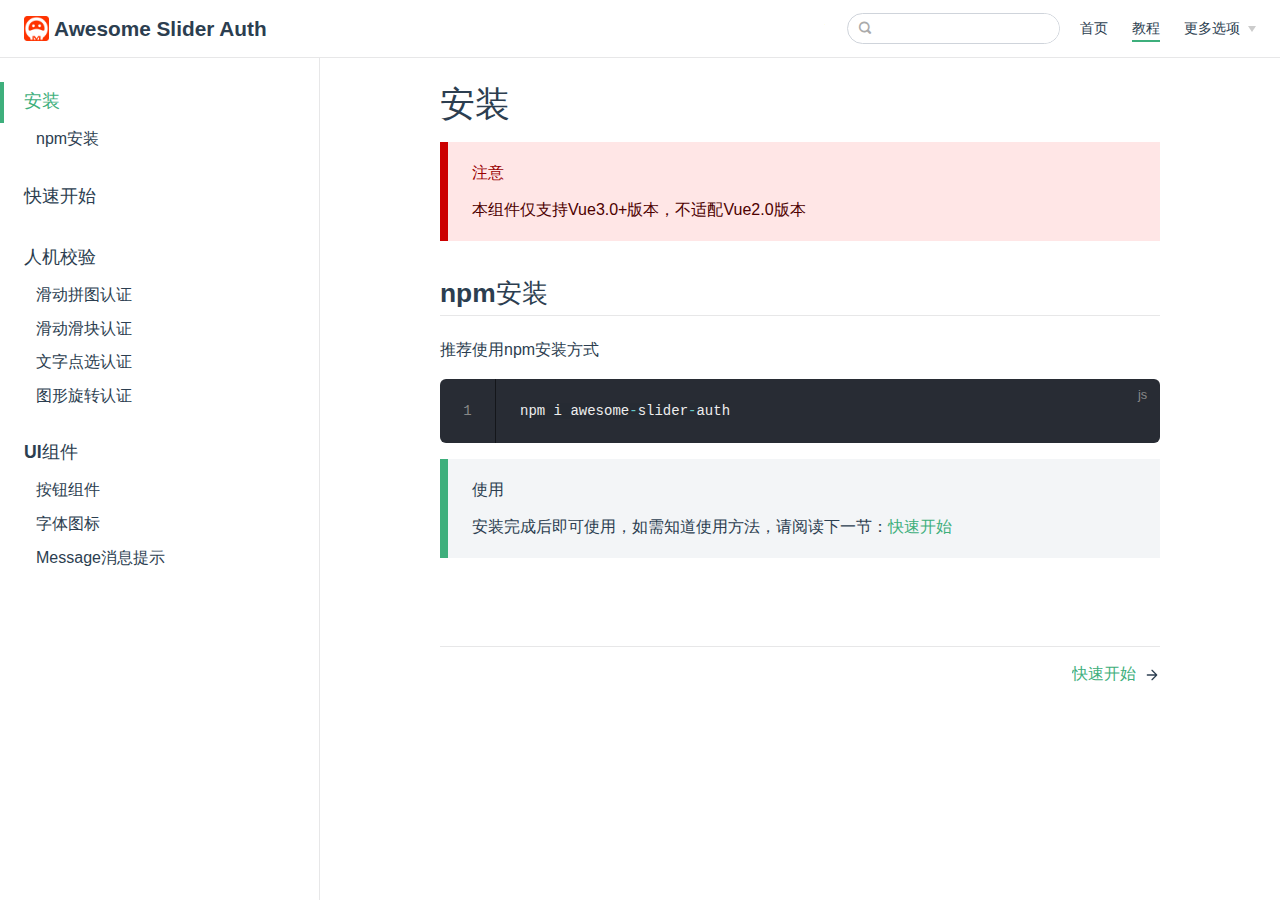
==== document/index.html @ e94a63d8 "2.0.8版本" ====
<!DOCTYPE html>
<html lang="en-US">
  <head>
    <meta charset="utf-8">
    <meta name="viewport" content="width=device-width,initial-scale=1">
    <title>安装 | Awesome Slider Auth</title>
    <meta name="description" content="AwesomeSliderAuth组件库说明文档">
    <link rel="stylesheet" href="/assets/style.bb05e529.css">
    <link rel="modulepreload" href="/assets/Home.66b48239.js">
    <link rel="modulepreload" href="/assets/app.9d63d97f.js">
    <link rel="modulepreload" href="/assets/document_index.md.13fd0beb.lean.js">
    <link rel="modulepreload" href="/assets/app.9d63d97f.js">
    <link rel="icon" href="/linktolink.png">
    <meta name="twitter:title" content="安装 | Awesome Slider Auth">
    <meta property="og:title" content="安装 | Awesome Slider Auth">
  </head>
  <body>
    <div id="app"><!--[--><!--[--><div class="theme"><header class="nav-bar" data-v-675d8756><div class="sidebar-button" data-v-675d8756><svg class="icon" xmlns="http://www.w3.org/2000/svg" aria-hidden="true" role="img" viewBox="0 0 448 512"><path fill="currentColor" d="M436 124H12c-6.627 0-12-5.373-12-12V80c0-6.627 5.373-12 12-12h424c6.627 0 12 5.373 12 12v32c0 6.627-5.373 12-12 12zm0 160H12c-6.627 0-12-5.373-12-12v-32c0-6.627 5.373-12 12-12h424c6.627 0 12 5.373 12 12v32c0 6.627-5.373 12-12 12zm0 160H12c-6.627 0-12-5.373-12-12v-32c0-6.627 5.373-12 12-12h424c6.627 0 12 5.373 12 12v32c0 6.627-5.373 12-12 12z" class></path></svg></div><a class="nav-bar-title" href="/" aria-label="Awesome Slider Auth, back to home" data-v-675d8756 data-v-4a583abe><img class="logo" src="/logo.png" alt="Logo" data-v-4a583abe> Awesome Slider Auth</a><div class="flex-grow" data-v-675d8756></div><div class="nav" data-v-675d8756><nav class="nav-links" data-v-675d8756 data-v-eab3edfe><!--[--><div class="item" data-v-eab3edfe><div class="nav-link" data-v-eab3edfe data-v-b8818f8c><a class="item" href="/" data-v-b8818f8c>首页 <!----></a></div></div><div class="item" data-v-eab3edfe><div class="nav-link" data-v-eab3edfe data-v-b8818f8c><a class="item active" href="/document/" data-v-b8818f8c>教程 <!----></a></div></div><div class="item" data-v-eab3edfe><div class="nav-dropdown-link" data-v-eab3edfe data-v-56bf3a3f><button class="button" data-v-56bf3a3f><span class="button-text" data-v-56bf3a3f>更多选项</span><span class="right button-arrow" data-v-56bf3a3f></span></button><ul class="dialog" data-v-56bf3a3f><!--[--><li class="dialog-item" data-v-56bf3a3f><div class="nav-dropdown-link-item" data-v-56bf3a3f data-v-bbc27490><a class="item isExternal" href="https://github.com/Traeric/awesome-slider-auth" target="_blank" rel="noopener noreferrer" data-v-bbc27490><span class="arrow" data-v-bbc27490></span><span class="text" data-v-bbc27490>项目地址</span><span class="icon" data-v-bbc27490><svg class="icon outbound" xmlns="http://www.w3.org/2000/svg" aria-hidden="true" x="0px" y="0px" viewbox="0 0 100 100" width="15" height="15" data-v-bbc27490><path fill="currentColor" d="M18.8,85.1h56l0,0c2.2,0,4-1.8,4-4v-32h-8v28h-48v-48h28v-8h-32l0,0c-2.2,0-4,1.8-4,4v56C14.8,83.3,16.6,85.1,18.8,85.1z"></path><polygon fill="currentColor" points="45.7,48.7 51.3,54.3 77.2,28.5 77.2,37.2 85.2,37.2 85.2,14.9 62.8,14.9 62.8,22.9 71.5,22.9"></polygon></svg></span></a></div></li><li class="dialog-item" data-v-56bf3a3f><div class="nav-dropdown-link-item" data-v-56bf3a3f data-v-bbc27490><a class="item isExternal" href="https://github.com/Traeric" target="_blank" rel="noopener noreferrer" data-v-bbc27490><span class="arrow" data-v-bbc27490></span><span class="text" data-v-bbc27490>关注作者</span><span class="icon" data-v-bbc27490><svg class="icon outbound" xmlns="http://www.w3.org/2000/svg" aria-hidden="true" x="0px" y="0px" viewbox="0 0 100 100" width="15" height="15" data-v-bbc27490><path fill="currentColor" d="M18.8,85.1h56l0,0c2.2,0,4-1.8,4-4v-32h-8v28h-48v-48h28v-8h-32l0,0c-2.2,0-4,1.8-4,4v56C14.8,83.3,16.6,85.1,18.8,85.1z"></path><polygon fill="currentColor" points="45.7,48.7 51.3,54.3 77.2,28.5 77.2,37.2 85.2,37.2 85.2,14.9 62.8,14.9 62.8,22.9 71.5,22.9"></polygon></svg></span></a></div></li><!--]--></ul></div></div><!--]--><!----><!----></nav></div><!--[--><!--[--><div class="code-search-bar"><input class="code-search-input" value><i class="code-search-btn">搜索</i><ul class="code-search-words"><!--[--><!--]--></ul></div><!--]--><!--]--></header><aside class="sidebar" data-v-83e92a68><nav class="nav-links nav" data-v-83e92a68 data-v-eab3edfe><!--[--><div class="item" data-v-eab3edfe><div class="nav-link" data-v-eab3edfe data-v-b8818f8c><a class="item" href="/" data-v-b8818f8c>首页 <!----></a></div></div><div class="item" data-v-eab3edfe><div class="nav-link" data-v-eab3edfe data-v-b8818f8c><a class="item active" href="/document/" data-v-b8818f8c>教程 <!----></a></div></div><div class="item" data-v-eab3edfe><div class="nav-dropdown-link" data-v-eab3edfe data-v-56bf3a3f><button class="button" data-v-56bf3a3f><span class="button-text" data-v-56bf3a3f>更多选项</span><span class="right button-arrow" data-v-56bf3a3f></span></button><ul class="dialog" data-v-56bf3a3f><!--[--><li class="dialog-item" data-v-56bf3a3f><div class="nav-dropdown-link-item" data-v-56bf3a3f data-v-bbc27490><a class="item isExternal" href="https://github.com/Traeric/awesome-slider-auth" target="_blank" rel="noopener noreferrer" data-v-bbc27490><span class="arrow" data-v-bbc27490></span><span class="text" data-v-bbc27490>项目地址</span><span class="icon" data-v-bbc27490><svg class="icon outbound" xmlns="http://www.w3.org/2000/svg" aria-hidden="true" x="0px" y="0px" viewbox="0 0 100 100" width="15" height="15" data-v-bbc27490><path fill="currentColor" d="M18.8,85.1h56l0,0c2.2,0,4-1.8,4-4v-32h-8v28h-48v-48h28v-8h-32l0,0c-2.2,0-4,1.8-4,4v56C14.8,83.3,16.6,85.1,18.8,85.1z"></path><polygon fill="currentColor" points="45.7,48.7 51.3,54.3 77.2,28.5 77.2,37.2 85.2,37.2 85.2,14.9 62.8,14.9 62.8,22.9 71.5,22.9"></polygon></svg></span></a></div></li><li class="dialog-item" data-v-56bf3a3f><div class="nav-dropdown-link-item" data-v-56bf3a3f data-v-bbc27490><a class="item isExternal" href="https://github.com/Traeric" target="_blank" rel="noopener noreferrer" data-v-bbc27490><span class="arrow" data-v-bbc27490></span><span class="text" data-v-bbc27490>关注作者</span><span class="icon" data-v-bbc27490><svg class="icon outbound" xmlns="http://www.w3.org/2000/svg" aria-hidden="true" x="0px" y="0px" viewbox="0 0 100 100" width="15" height="15" data-v-bbc27490><path fill="currentColor" d="M18.8,85.1h56l0,0c2.2,0,4-1.8,4-4v-32h-8v28h-48v-48h28v-8h-32l0,0c-2.2,0-4,1.8-4,4v56C14.8,83.3,16.6,85.1,18.8,85.1z"></path><polygon fill="currentColor" points="45.7,48.7 51.3,54.3 77.2,28.5 77.2,37.2 85.2,37.2 85.2,14.9 62.8,14.9 62.8,22.9 71.5,22.9"></polygon></svg></span></a></div></li><!--]--></ul></div></div><!--]--><!----><!----></nav><!--[--><!--]--><ul class="sidebar-links" data-v-83e92a68><!--[--><li class="sidebar-link"><a class="sidebar-link-item active" href="/document/">安装</a><ul class="sidebar-links"><li class="sidebar-link"><a class="sidebar-link-item" href="#npm安装">npm安装</a><!----></li></ul></li><li class="sidebar-link"><a class="sidebar-link-item" href="/document/quick_start/">快速开始</a><!----></li><li class="sidebar-link"><p class="sidebar-link-item">人机校验</p><ul class="sidebar-links"><li class="sidebar-link"><a class="sidebar-link-item" href="/document/slider/puzzle_slider/">滑动拼图认证</a><!----></li><li class="sidebar-link"><a class="sidebar-link-item" href="/document/slider/simple_slider/">滑动滑块认证</a><!----></li><li class="sidebar-link"><a class="sidebar-link-item" href="/document/slider/text_slider/">文字点选认证</a><!----></li><li class="sidebar-link"><a class="sidebar-link-item" href="/document/slider/rotate_slider/">图形旋转认证</a><!----></li></ul></li><li class="sidebar-link"><p class="sidebar-link-item">UI组件</p><ul class="sidebar-links"><li class="sidebar-link"><a class="sidebar-link-item" href="/document/ui/button/">按钮组件</a><!----></li><li class="sidebar-link"><a class="sidebar-link-item" href="/document/ui/font_icons/">字体图标</a><!----></li><li class="sidebar-link"><a class="sidebar-link-item" href="/document/ui/message/">Message消息提示</a><!----></li></ul></li><!--]--></ul><!--[--><!--]--></aside><!-- TODO: make this button accessible --><div class="sidebar-mask"></div><main class="page" data-v-7eddb2c4><div class="container" data-v-7eddb2c4><!--[--><!--]--><div style="position:relative;" class="content" data-v-7eddb2c4><div><h1 id="安装" tabindex="-1">安装 <a class="header-anchor" href="#安装" aria-hidden="true">#</a></h1><div class="danger custom-block"><p class="custom-block-title">注意</p><p>本组件仅支持Vue3.0+版本，不适配Vue2.0版本</p></div><h2 id="npm安装" tabindex="-1">npm安装 <a class="header-anchor" href="#npm安装" aria-hidden="true">#</a></h2><p>推荐使用npm安装方式</p><div class="language-js line-numbers-mode"><pre><code>npm i awesome<span class="token operator">-</span>slider<span class="token operator">-</span>auth
</code></pre><div class="line-numbers-wrapper"><span class="line-number">1</span><br></div></div><div class="tip custom-block"><p class="custom-block-title">使用</p><p>安装完成后即可使用，如需知道使用方法，请阅读下一节：<a href="./quick_start/">快速开始</a></p></div></div></div><footer class="page-footer" data-v-7eddb2c4 data-v-fb8d84c6><div class="edit" data-v-fb8d84c6><div class="edit-link" data-v-fb8d84c6 data-v-1ed99556><!----></div></div><div class="updated" data-v-fb8d84c6><!----></div></footer><div class="next-and-prev-link" data-v-7eddb2c4 data-v-38ede35f><div class="container" data-v-38ede35f><div class="prev" data-v-38ede35f><!----></div><div class="next" data-v-38ede35f><a class="link" href="/document/quick_start/" data-v-38ede35f><span class="text" data-v-38ede35f>快速开始</span><svg xmlns="http://www.w3.org/2000/svg" viewbox="0 0 24 24" class="icon icon-next" data-v-38ede35f><path d="M19.9,12.4c0.1-0.2,0.1-0.5,0-0.8c-0.1-0.1-0.1-0.2-0.2-0.3l-7-7c-0.4-0.4-1-0.4-1.4,0s-0.4,1,0,1.4l5.3,5.3H5c-0.6,0-1,0.4-1,1s0.4,1,1,1h11.6l-5.3,5.3c-0.4,0.4-0.4,1,0,1.4c0.2,0.2,0.5,0.3,0.7,0.3s0.5-0.1,0.7-0.3l7-7C19.8,12.6,19.9,12.5,19.9,12.4z"></path></svg></a></div></div></div><!--[--><!--]--></div></main></div><!----><!--]--><!-- <Content /> make sure to include markdown outlet --><!--]--></div>
    <script>__VP_HASH_MAP__ = JSON.parse("{\"document_index.md\":\"13fd0beb\",\"document_quick_start_index.md\":\"b54aef4a\",\"document_slider_puzzle_slider_index.md\":\"1d46a0a3\",\"document_slider_rotate_slider_index.md\":\"e14d220f\",\"document_slider_simple_slider_index.md\":\"b3dd1a0a\",\"document_slider_text_slider_index.md\":\"d47b9194\",\"document_ui_button_index.md\":\"f27b9846\",\"document_ui_font_icons_index.md\":\"8281adb2\",\"document_ui_message_index.md\":\"2fd8267d\",\"index.md\":\"68a9d412\"}")</script>
    <script type="module" async src="/assets/app.9d63d97f.js"></script>
    
  </body>
</html>
---- assets/style.bb05e529.css ----
:root{--c-white: #ffffff;--c-white-dark: #f8f8f8;--c-black: #000000;--c-divider-light: rgba(60, 60, 67, .12);--c-divider-dark: rgba(84, 84, 88, .48);--c-text-light-1: #2c3e50;--c-text-light-2: #476582;--c-text-light-3: #90a4b7;--c-brand: #3eaf7c;--c-brand-light: #4abf8a;--font-family-base: -apple-system, BlinkMacSystemFont, "Segoe UI", Roboto, Oxygen, Ubuntu, Cantarell, "Fira Sans", "Droid Sans", "Helvetica Neue", sans-serif;--font-family-mono: source-code-pro, Menlo, Monaco, Consolas, "Courier New", monospace;--z-index-navbar: 10;--z-index-sidebar: 6;--shadow-1: 0 1px 2px rgba(0, 0, 0, .04), 0 1px 2px rgba(0, 0, 0, .06);--shadow-2: 0 3px 12px rgba(0, 0, 0, .07), 0 1px 4px rgba(0, 0, 0, .07);--shadow-3: 0 12px 32px rgba(0, 0, 0, .1), 0 2px 6px rgba(0, 0, 0, .08);--shadow-4: 0 14px 44px rgba(0, 0, 0, .12), 0 3px 9px rgba(0, 0, 0, .12);--shadow-5: 0 18px 56px rgba(0, 0, 0, .16), 0 4px 12px rgba(0, 0, 0, .16);--header-height: 3.6rem}:root{--c-divider: var(--c-divider-light);--c-text: var(--c-text-light-1);--c-text-light: var(--c-text-light-2);--c-text-lighter: var(--c-text-light-3);--c-bg: var(--c-white);--c-bg-accent: var(--c-white-dark);--code-line-height: 24px;--code-font-family: var(--font-family-mono);--code-font-size: 14px;--code-inline-bg-color: rgba(27, 31, 35, .05);--code-bg-color: #282c34}*,:before,:after{box-sizing:border-box}html{line-height:1.4;font-size:16px;-webkit-text-size-adjust:100%}body{margin:0;width:100%;min-width:320px;min-height:100vh;line-height:1.4;font-family:var(--font-family-base);font-size:16px;font-weight:400;color:var(--c-text);background-color:var(--c-bg);direction:ltr;font-synthesis:none;text-rendering:optimizeLegibility;-webkit-font-smoothing:antialiased;-moz-osx-font-smoothing:grayscale}main{display:block}h1,h2,h3,h4,h5,h6{margin:0;line-height:1.25}h1,h2,h3,h4,h5,h6,strong,b{font-weight:600}h1:hover .header-anchor,h1:focus .header-anchor,h2:hover .header-anchor,h2:focus .header-anchor,h3:hover .header-anchor,h3:focus .header-anchor,h4:hover .header-anchor,h4:focus .header-anchor,h5:hover .header-anchor,h5:focus .header-anchor,h6:hover .header-anchor,h6:focus .header-anchor{opacity:1}h1{margin-top:1.5rem;font-size:1.9rem}@media screen and (min-width: 420px){h1{font-size:2.2rem}}h2{margin-top:2.25rem;margin-bottom:1.25rem;border-bottom:1px solid var(--c-divider);padding-bottom:.3rem;line-height:1.25;font-size:1.65rem}h2+h3{margin-top:1.5rem}h3{margin-top:2rem;font-size:1.35rem}h4{font-size:1.15rem}p,ol,ul{margin:1rem 0;line-height:1.7}a,area,button,[role=button],input,label,select,summary,textarea{touch-action:manipulation}a{text-decoration:none;color:var(--c-brand)}a:hover{text-decoration:underline}a.header-anchor{float:left;margin-top:.125em;margin-left:-.87em;padding-right:.23em;font-size:.85em;opacity:0}a.header-anchor:hover,a.header-anchor:focus{text-decoration:none}figure{margin:0}img{max-width:100%}ul,ol{padding-left:1.25em}li>ul,li>ol{margin:0}table{display:block;border-collapse:collapse;margin:1rem 0;overflow-x:auto}tr{border-top:1px solid #dfe2e5}tr:nth-child(2n){background-color:#f6f8fa}th,td{border:1px solid #dfe2e5;padding:.6em 1em}blockquote{margin:1rem 0;border-left:.2rem solid #dfe2e5;padding:.25rem 0 .25rem 1rem;font-size:1rem;color:#999}blockquote>p{margin:0}form{margin:0}.theme.sidebar-open .sidebar-mask{display:block}.theme.no-navbar>h1,.theme.no-navbar>h2,.theme.no-navbar>h3,.theme.no-navbar>h4,.theme.no-navbar>h5,.theme.no-navbar>h6{margin-top:1.5rem;padding-top:0}.theme.no-navbar aside{top:0}@media screen and (min-width: 720px){.theme.no-sidebar aside{display:none}.theme.no-sidebar main{margin-left:0}}.sidebar-mask{position:fixed;z-index:2;display:none;width:100vw;height:100vh}code{margin:0;border-radius:3px;padding:.25rem .5rem;font-family:var(--code-font-family);font-size:.85em;color:var(--c-text-light);background-color:var(--code-inline-bg-color)}code .token.deleted{color:#ec5975}code .token.inserted{color:var(--c-brand)}div[class*=language-]{position:relative;margin:1rem -1.5rem;background-color:var(--code-bg-color);overflow-x:auto}li>div[class*=language-]{border-radius:6px 0 0 6px;margin:1rem -1.5rem 1rem -1.25rem;line-height:initial}@media (min-width: 420px){div[class*=language-]{margin:1rem 0;border-radius:6px}li>div[class*=language-]{margin:1rem 0;border-radius:6px}}[class*=language-] pre,[class*=language-] code{text-align:left;white-space:pre;word-spacing:normal;word-break:normal;word-wrap:normal;-moz-tab-size:4;-o-tab-size:4;tab-size:4;-webkit-hyphens:none;-moz-hyphens:none;-ms-hyphens:none;hyphens:none}[class*=language-] pre{position:relative;z-index:1;margin:0;padding:1.25rem 1.5rem;background:transparent;overflow-x:auto}[class*=language-] code{padding:0;line-height:var(--code-line-height);font-size:var(--code-font-size);color:#eee}.highlight-lines{position:absolute;top:0;bottom:0;left:0;padding:1.25rem 0;width:100%;line-height:var(--code-line-height);font-family:var(--code-font-family);font-size:var(--code-font-size);user-select:none;overflow:hidden}.highlight-lines .highlighted{background-color:#000000a8}div[class*=language-].line-numbers-mode{padding-left:3.5rem}.line-numbers-wrapper{position:absolute;top:0;bottom:0;left:0;z-index:3;border-right:1px solid rgba(0,0,0,.5);padding:1.25rem 0;width:3.5rem;text-align:center;line-height:var(--code-line-height);font-family:var(--code-font-family);font-size:var(--code-font-size);color:#888}div[class*=language-]:before{position:absolute;top:.6em;right:1em;z-index:2;font-size:.8rem;color:#888}div[class~=language-html]:before,div[class~=language-markup]:before{content:"html"}div[class~=language-md]:before,div[class~=language-markdown]:before{content:"md"}div[class~=language-css]:before{content:"css"}div[class~=language-sass]:before{content:"sass"}div[class~=language-scss]:before{content:"scss"}div[class~=language-less]:before{content:"less"}div[class~=language-stylus]:before{content:"styl"}div[class~=language-js]:before,div[class~=language-javascript]:before{content:"js"}div[class~=language-ts]:before,div[class~=language-typescript]:before{content:"ts"}div[class~=language-json]:before{content:"json"}div[class~=language-rb]:before,div[class~=language-ruby]:before{content:"rb"}div[class~=language-py]:before,div[class~=language-python]:before{content:"py"}div[class~=language-sh]:before,div[class~=language-bash]:before{content:"sh"}div[class~=language-php]:before{content:"php"}div[class~=language-go]:before{content:"go"}div[class~=language-rust]:before{content:"rust"}div[class~=language-java]:before{content:"java"}div[class~=language-c]:before{content:"c"}div[class~=language-yaml]:before{content:"yaml"}div[class~=language-dockerfile]:before{content:"dockerfile"}div[class~=language-vue]:before{content:"vue"}.token.comment,.token.block-comment,.token.prolog,.token.doctype,.token.cdata{color:#999}.token.punctuation{color:#ccc}.token.tag,.token.attr-name,.token.namespace,.token.deleted{color:#e2777a}.token.function-name{color:#6196cc}.token.boolean,.token.number,.token.function{color:#f08d49}.token.property,.token.class-name,.token.constant,.token.symbol{color:#f8c555}.token.selector,.token.important,.token.atrule,.token.keyword,.token.builtin{color:#cc99cd}.token.string,.token.char,.token.attr-value,.token.regex,.token.variable{color:#7ec699}.token.operator,.token.entity,.token.url{color:#67cdcc}.token.important,.token.bold{font-weight:bold}.token.italic{font-style:italic}.token.entity{cursor:help}.token.inserted{color:green}.custom-block.tip,.custom-block.info,.custom-block.warning,.custom-block.danger{margin:1rem 0;border-left:.5rem solid;padding:.1rem 1.5rem;overflow-x:auto}.custom-block.tip{background-color:#f3f5f7;border-color:var(--c-brand)}.custom-block.info{background-color:#f3f5f7;border-color:var(--c-text-light-2)}.custom-block.warning{border-color:#e7c000;color:#6b5900;background-color:#ffe5644d}.custom-block.warning .custom-block-title{color:#b29400}.custom-block.warning a{color:var(--c-text)}.custom-block.danger{border-color:#c00;color:#4d0000;background-color:#ffe6e6}.custom-block.danger .custom-block-title{color:#900}.custom-block.danger a{color:var(--c-text)}.custom-block.details{position:relative;display:block;border-radius:2px;margin:1.6em 0;padding:1.6em;background-color:#eee}.custom-block.details h4{margin-top:0}.custom-block.details figure:last-child,.custom-block.details p:last-child{margin-bottom:0;padding-bottom:0}.custom-block.details summary{outline:none;cursor:pointer}.custom-block-title{margin-bottom:-.4rem;font-weight:600}.sidebar-links{margin:0;padding:0;list-style:none}.sidebar-link-item{display:block;margin:0;border-left:.25rem solid transparent;color:var(--c-text)}a.sidebar-link-item:hover{text-decoration:none;color:var(--c-brand)}a.sidebar-link-item.active{color:var(--c-brand)}.sidebar>.sidebar-links{padding:.75rem 0 5rem}@media (min-width: 720px){.sidebar>.sidebar-links{padding:1.5rem 0}}.sidebar>.sidebar-links>.sidebar-link+.sidebar-link{padding-top:.5rem}@media (min-width: 720px){.sidebar>.sidebar-links>.sidebar-link+.sidebar-link{padding-top:1.25rem}}.sidebar>.sidebar-links>.sidebar-link>.sidebar-link-item{padding:.35rem 1.5rem .35rem 1.25rem;font-size:1.1rem;font-weight:700}.sidebar>.sidebar-links>.sidebar-link>a.sidebar-link-item.active{border-left-color:var(--c-brand);font-weight:600}.sidebar>.sidebar-links>.sidebar-link>.sidebar-links>.sidebar-link>.sidebar-link-item{display:block;padding:.35rem 1.5rem .35rem 2rem;line-height:1.4;font-size:1rem;font-weight:400}.sidebar>.sidebar-links>.sidebar-link>.sidebar-links>.sidebar-link>a.sidebar-link-item.active{border-left-color:var(--c-brand);font-weight:600}.sidebar>.sidebar-links>.sidebar-link>.sidebar-links>.sidebar-link>.sidebar-links>.sidebar-link>.sidebar-link-item{display:block;padding:.3rem 1.5rem .3rem 3rem;line-height:1.4;font-size:.9rem;font-weight:400}.sidebar>.sidebar-links>.sidebar-link>.sidebar-links>.sidebar-link>.sidebar-links>.sidebar-link>.sidebar-links>.sidebar-link>.sidebar-link-item{display:block;padding:.3rem 1.5rem .3rem 4rem;line-height:1.4;font-size:.9rem;font-weight:400}.debug[data-v-bf835584]{box-sizing:border-box;position:fixed;right:8px;bottom:8px;z-index:9999;border-radius:4px;width:74px;height:32px;color:#eee;overflow:hidden;cursor:pointer;background-color:#000000d9;transition:all .15s ease}.debug[data-v-bf835584]:hover{background-color:#000000bf}.debug.open[data-v-bf835584]{right:0;bottom:0;width:100%;height:100%;margin-top:0;border-radius:0;padding:0;overflow:scroll}@media (min-width: 512px){.debug.open[data-v-bf835584]{width:512px}}.debug.open[data-v-bf835584]:hover{background-color:#000000d9}.title[data-v-bf835584]{margin:0;padding:6px 16px;line-height:20px;font-size:13px}.block[data-v-bf835584]{margin:2px 0 0;border-top:1px solid rgba(255,255,255,.16);padding:8px 16px;font-family:Hack,monospace;font-size:13px}.block+.block[data-v-bf835584]{margin-top:8px}.nav-bar-title[data-v-4a583abe]{font-size:1.3rem;font-weight:600;color:var(--c-text)}.nav-bar-title[data-v-4a583abe]:hover{text-decoration:none}.logo[data-v-4a583abe]{margin-right:.75rem;height:1.3rem;vertical-align:bottom}.icon.outbound{position:relative;top:-1px;display:inline-block;vertical-align:middle;color:var(--c-text-lighter)}.item[data-v-b8818f8c]{display:block;padding:0 1.5rem;line-height:36px;font-size:1rem;font-weight:600;color:var(--c-text);white-space:nowrap}.item[data-v-b8818f8c]:hover,.item.active[data-v-b8818f8c]{text-decoration:none;color:var(--c-brand)}.item.external[data-v-b8818f8c]:hover{border-bottom-color:transparent;color:var(--c-text)}@media (min-width: 720px){.item[data-v-b8818f8c]{border-bottom:2px solid transparent;padding:0;line-height:24px;font-size:.9rem;font-weight:500}.item[data-v-b8818f8c]:hover,.item.active[data-v-b8818f8c]{border-bottom-color:var(--c-brand);color:var(--c-text)}}.item[data-v-bbc27490]{display:block;padding:0 1.5rem 0 2.5rem;line-height:32px;font-size:.9rem;font-weight:500;color:var(--c-text);white-space:nowrap}@media (min-width: 720px){.item[data-v-bbc27490]{padding:0 24px 0 12px;line-height:32px;font-size:.85rem;font-weight:500;color:var(--c-text);white-space:nowrap}.item.active .arrow[data-v-bbc27490]{opacity:1}}.item[data-v-bbc27490]:hover,.item.active[data-v-bbc27490]{text-decoration:none;color:var(--c-brand)}.item.external[data-v-bbc27490]:hover{border-bottom-color:transparent;color:var(--c-text)}@media (min-width: 720px){.arrow[data-v-bbc27490]{display:inline-block;margin-right:8px;border-top:6px solid #ccc;border-right:4px solid transparent;border-bottom:0;border-left:4px solid transparent;vertical-align:middle;opacity:0;transform:translateY(-2px) rotate(-90deg)}}.nav-dropdown-link[data-v-56bf3a3f]{position:relative;height:36px;overflow:hidden;cursor:pointer}@media (min-width: 720px){.nav-dropdown-link[data-v-56bf3a3f]{height:auto;overflow:visible}.nav-dropdown-link:hover .dialog[data-v-56bf3a3f]{display:block}}.nav-dropdown-link.open[data-v-56bf3a3f]{height:auto}.button[data-v-56bf3a3f]{display:block;border:0;padding:0 1.5rem;width:100%;text-align:left;line-height:36px;font-family:var(--font-family-base);font-size:1rem;font-weight:600;color:var(--c-text);white-space:nowrap;background-color:transparent;cursor:pointer}.button[data-v-56bf3a3f]:focus{outline:0}@media (min-width: 720px){.button[data-v-56bf3a3f]{border-bottom:2px solid transparent;padding:0;line-height:24px;font-size:.9rem;font-weight:500}}.button-arrow[data-v-56bf3a3f]{display:inline-block;margin-top:-1px;margin-left:8px;border-top:6px solid #ccc;border-right:4px solid transparent;border-bottom:0;border-left:4px solid transparent;vertical-align:middle}.button-arrow.right[data-v-56bf3a3f]{transform:rotate(-90deg)}@media (min-width: 720px){.button-arrow.right[data-v-56bf3a3f]{transform:rotate(0)}}.dialog[data-v-56bf3a3f]{margin:0;padding:0;list-style:none}@media (min-width: 720px){.dialog[data-v-56bf3a3f]{display:none;position:absolute;top:26px;right:-8px;border-radius:6px;padding:12px 0;min-width:128px;background-color:var(--c-bg);box-shadow:var(--shadow-3)}}.nav-links[data-v-eab3edfe]{padding:.75rem 0;border-bottom:1px solid var(--c-divider)}@media (min-width: 720px){.nav-links[data-v-eab3edfe]{display:flex;padding:6px 0 0;align-items:center;border-bottom:0}.item+.item[data-v-eab3edfe]{padding-left:24px}}.sidebar-button{position:absolute;top:.6rem;left:1rem;display:none;padding:.6rem;cursor:pointer}.sidebar-button .icon{display:block;width:1.25rem;height:1.25rem}@media screen and (max-width: 719px){.sidebar-button{display:block}}.nav-bar[data-v-675d8756]{position:fixed;top:0;right:0;left:0;z-index:var(--z-index-navbar);display:flex;justify-content:space-between;align-items:center;border-bottom:1px solid var(--c-divider);padding:.7rem 1.5rem .7rem 4rem;height:var(--header-height);background-color:var(--c-bg)}@media (min-width: 720px){.nav-bar[data-v-675d8756]{padding:.7rem 1.5rem}}.flex-grow[data-v-675d8756]{flex-grow:1}.nav[data-v-675d8756]{display:none}@media (min-width: 720px){.nav[data-v-675d8756]{display:block}}.sidebar[data-v-83e92a68]{position:fixed;top:var(--header-height);bottom:0;left:0;z-index:var(--z-index-sidebar);border-right:1px solid var(--c-divider);width:16.4rem;background-color:var(--c-bg);overflow-y:auto;transform:translate(-100%);transition:transform .25s ease}@media (min-width: 720px){.sidebar[data-v-83e92a68]{transform:translate(0)}}@media (min-width: 960px){.sidebar[data-v-83e92a68]{width:20rem}}.sidebar.open[data-v-83e92a68]{transform:translate(0)}.nav[data-v-83e92a68]{display:block}@media (min-width: 720px){.nav[data-v-83e92a68]{display:none}}.link[data-v-1ed99556]{display:inline-block;font-size:1rem;font-weight:500;color:var(--c-text-light)}.link[data-v-1ed99556]:hover{text-decoration:none;color:var(--c-brand)}.icon[data-v-1ed99556]{margin-left:4px}.last-updated[data-v-5797b537]{display:inline-block;margin:0;line-height:1.4;font-size:.9rem;color:var(--c-text-light)}@media (min-width: 960px){.last-updated[data-v-5797b537]{font-size:1rem}}.prefix[data-v-5797b537]{display:inline-block;font-weight:500}.datetime[data-v-5797b537]{display:inline-block;margin-left:6px;font-weight:400}.page-footer[data-v-fb8d84c6]{padding-top:1rem;padding-bottom:1rem;overflow:auto}@media (min-width: 960px){.page-footer[data-v-fb8d84c6]{display:flex;justify-content:space-between;align-items:center}}.updated[data-v-fb8d84c6]{padding-top:4px}@media (min-width: 960px){.updated[data-v-fb8d84c6]{padding-top:0}}.next-and-prev-link[data-v-38ede35f]{padding-top:1rem}.container[data-v-38ede35f]{display:flex;justify-content:space-between;border-top:1px solid var(--c-divider);padding-top:1rem}.prev[data-v-38ede35f],.next[data-v-38ede35f]{display:flex;flex-shrink:0;width:50%}.prev[data-v-38ede35f]{justify-content:flex-start;padding-right:12px}.next[data-v-38ede35f]{justify-content:flex-end;padding-left:12px}.link[data-v-38ede35f]{display:inline-flex;align-items:center;max-width:100%;font-size:1rem;font-weight:500}.text[data-v-38ede35f]{display:block;white-space:nowrap;overflow:hidden;text-overflow:ellipsis}.icon[data-v-38ede35f]{display:block;flex-shrink:0;width:16px;height:16px;fill:var(--c-text);transform:translateY(1px)}.icon-prev[data-v-38ede35f]{margin-right:8px}.icon-next[data-v-38ede35f]{margin-left:8px}.page[data-v-7eddb2c4]{padding-top:var(--header-height)}@media (min-width: 720px){.page[data-v-7eddb2c4]{margin-left:16.4rem}}@media (min-width: 960px){.page[data-v-7eddb2c4]{margin-left:20rem}}.container[data-v-7eddb2c4]{margin:0 auto;padding:0 1.5rem 4rem;max-width:48rem}.content[data-v-7eddb2c4]{padding-bottom:1.5rem}@media (max-width: 420px){.content[data-v-7eddb2c4]{clear:both}}#ads-container{margin:0 auto}@media (min-width: 420px){#ads-container{position:relative;right:0;float:right;margin:-8px -8px 24px 24px;width:146px}}@media (max-width: 420px){#ads-container{height:105px;margin:1.75rem 0}}@media (min-width: 1400px){#ads-container{position:fixed;right:8px;bottom:8px}}.nav-bar-title{line-height:25px!important}.nav-bar-title .logo{width:25px;height:25px!important;margin:0!important}.nav-bar{z-index:2000!important}.nav-bar .nav{margin-bottom:5px!important}.code-search-btn{font-style:normal!important}.code-search-bar{border-radius:22px!important;overflow:hidden;border:1px solid #cfd4db!important;transition:border .5s!important;margin-right:20px!important}.code-search-bar-focused{border:1px solid #3eaf7c!important}.code-search-bar .code-search-words{padding:0!important}.code-search-bar .code-search-words li{border-radius:4px!important;padding:3px 10px!important;margin:0 5px!important;font-weight:bolder;color:#5d82a6}.code-search-bar .code-search-words li.focused{color:#3eaf7c}.code-search-bar .code-search-words li:first-child{margin-top:5px!important}.code-search-bar .code-search-words li:last-child{margin-bottom:5px!important}.code-search-bar .code-search-input{float:right!important;width:auto!important;height:29px!important}.code-search-bar .code-search-btn{background-color:transparent!important;color:#aaa!important;width:auto!important;font-size:14px!important;padding-left:10px!important;padding-right:0!important}.model-bind{border:1px solid #dcdfe6;padding:10px 12px;border-radius:4px}.model-bind .as-row{margin:20px 0}.model-bind .as-row .as-button-wrap{margin-left:10px}.model-bind .flex{display:flex;justify-content:space-around}.icon-gather{width:100%;display:flex;flex-wrap:wrap;border-radius:4px;overflow:hidden;border-top:1px solid #dcdfe6;border-left:1px solid #dcdfe6;box-sizing:border-box}.icon-gather .icon-item{flex:auto;display:flex;flex-direction:column;align-items:center;border-bottom:1px solid #dcdfe6;border-right:1px solid #dcdfe6;padding:20px;cursor:pointer;color:#606266}.icon-gather .icon-item:hover{color:#3eaf7c;background-color:#3eaf7c1a}.icon-gather .icon-item i{font-size:22px}.icon-gather .icon-item .tips{color:#67c23a;padding-top:10px;font-size:12px}.icon-gather .icon-item .icon-text{width:100px;text-align:center}.icon-gather .icon-item i{margin-bottom:10px}code.hljs{background:#f5f7fa!important}.code-btn{font-size:1rem;font-style:normal;display:inline-block;border-radius:50%;text-align:center;padding:0 .4rem}.code-btn-do{background:#43bb88;color:#fff}.code-btn-undo{background:#ffa000;color:#fff}.lib-code-run{margin-top:1rem}.lib-code-run .tools{position:relative;margin-bottom:-1rem;z-index:2;text-align:right;line-height:1.5rem}.lib-code-run .tools .code-btn{margin:0 .2rem;cursor:pointer;font-size:1rem;font-weight:400}.lib-code-run .edit{border:.15rem solid #ffa000;border-radius:.5rem;background-color:#282c34}.lib-code-run .code{z-index:0;overflow:auto}.lib-code-run .model-error{font-size:.7rem}.lib-code-run .model-resp{margin:.2rem 1rem}.code-search-bar{margin:.2rem .5rem;display:block;background-color:#fff;border:.05rem solid #3eaf7c;border-radius:.3rem}.code-search-bar .code-search-input{border:0;border-radius:.3rem;padding:.3rem;width:75%}.code-search-bar .code-search-input:focus,.code-search-bar .code-search-input:active{outline:none}.code-search-bar .code-search-btn{cursor:pointer;background-color:#3eaf7c;color:#fff;padding:.3rem;width:25%;display:inline-block;text-align:center;border-radius:0 .25rem .25rem 0;font-size:.7rem}.code-search-bar .code-search-words{position:absolute;margin-top:.2rem;background-color:#fff;border-radius:.3rem;box-shadow:0 .05rem .3rem #0003;font-size:.7rem;max-height:20rem;overflow:auto}.code-search-bar .code-search-words li{list-style:none outside none;padding:.25rem .5rem;cursor:pointer}.code-search-bar .code-search-words li:hover,.code-search-bar .code-search-words .focused{background-color:#f5f5f5}.quick-mermaid-box{padding:.5rem}.quick-mermaid-box :hover{padding:.5rem;border:1px solid #eee;box-shadow:0 .2rem .4rem #0000001a;-webkit-box-shadow:0 .2rem .4rem rgba(0,0,0,.1)}.quick-mermaid .source-code{border:.15rem solid #ffa000;background-color:#333;padding:.5rem;color:#999;border-radius:.25rem;margin:0}.quick-mermaid .btn-code{padding:0 .5rem;cursor:pointer;font-size:1rem}.quick-mermaid .btn-code em{font-size:.7em;padding:0 .1rem}.quick-mermaid .tools{padding:0 .25rem;margin:.2rem;z-index:99;background:#43bb88;border-radius:1rem;display:inline-block;color:#fff;text-align:center;line-height:1.2rem;height:1.5rem}.quick-mermaid .btn-code-do{border-left:.2rem solid #fff}.qp-picture{cursor:pointer}.qp-picture-zoom{position:absolute;left:5%;z-index:999;background-color:#00000080;border-radius:.5rem;width:90%}.qp-picture-tools{border-radius:.5rem .5rem 0 0;background-color:#333;color:#fff;padding:0 .25rem}.qp-picture-tools b{padding:.25rem;cursor:pointer;font-size:2rem}.qp-picture-source{padding:.6rem;text-align:center}@font-face{font-family:"iconfont";src:url(/assets/iconfont.90715d1c.woff2?t=1636299043419) format("woff2"),url(/assets/iconfont.c48c7ab6.woff?t=1636299043419) format("woff"),url(/assets/iconfont.530052ef.ttf?t=1636299043419) format("truetype")}.iconfont{font-family:"iconfont"!important;font-size:16px;font-style:normal;-webkit-font-smoothing:antialiased;-moz-osx-font-smoothing:grayscale}.icon-fuzhiwenjian:before{content:"\e603"}.icon-fuzhi:before{content:"\e697"}.icon-fuzhi1:before{content:"\ec7a"}.icon-yuanma:before{content:"\e6dc"}.icon-yuanma1:before{content:"\e86c"}.icon-view_source_black:before{content:"\e611"}.icon-yuanma2:before{content:"\e663"}.icon-source-code:before{content:"\e879"}.icon-info:before{content:"\e6f5"}.icon-error:before{content:"\e6ea"}.icon-warn:before{content:"\e6d1"}.icon-success:before{content:"\e60c"}.icon-sousuo1:before{content:"\e605"}.icon-sousuo2:before{content:"\e7b7"}.icon-search:before{content:"\e608"}.icon-sousuo:before{content:"\e63d"}.icon-shuaxin:before{content:"\e650"}.icon-shuaxin1:before{content:"\e6d8"}.icon-shuaxin2:before{content:"\e651"}.icon-renzheng:before{content:"\e60f"}.icon-renzhengguanli:before{content:"\e610"}.icon-tongyirenzheng-copy:before{content:"\e65b"}.icon-shimingrenzheng:before{content:"\e65c"}.icon-renzhengchaxun:before{content:"\e666"}.icon-jiazaizhong:before{content:"\e607"}.icon-jiazaizhong1:before{content:"\e6ab"}.icon-jiazaizhong2:before{content:"\e6ac"}.icon-jiazaizhong3:before{content:"\e6ad"}.icon-jiazaizhong4:before{content:"\e6b0"}.icon-loading:before{content:"\e600"}.icon-jiazaizhong5:before{content:"\e649"}.icon-top:before{content:"\e602"}.icon-zhifuchenggong:before{content:"\e601"}.icon-wancheng:before{content:"\e606"}.icon-star-circle:before{content:"\e85f"}.icon-Star:before{content:"\ebe1"}.icon-chenggong:before{content:"\e63e"}.icon-chenggong1:before{content:"\e6cc"}.icon-icon1:before{content:"\e62f"}.icon-icon:before{content:"\e630"}.icon-shibai:before{content:"\e609"}.icon-shibai1:before{content:"\e6ce"}.icon-zuobian:before{content:"\e604"}.icon-renzhengshibai:before{content:"\e62c"}@-moz-keyframes rotate{0%{transform:rotate(0)}to{transform:rotate(359deg)}}@-webkit-keyframes rotate{0%{transform:rotate(0)}to{transform:rotate(359deg)}}@-o-keyframes rotate{0%{transform:rotate(0)}to{transform:rotate(359deg)}}@keyframes rotate{0%{transform:rotate(0)}to{transform:rotate(359deg)}}.asa-refresh-panel{position:absolute;border-radius:4px;left:0;right:0;top:0;bottom:8px;z-index:1003;background-color:#eeeeeeb3;display:flex;justify-content:center;align-items:center}.asa-refresh-panel i{font-size:24px;animation:rotate .5s linear infinite;color:#67c23a}.asa-refresh{position:absolute;z-index:1002;bottom:18px;right:8px;font-size:1.2em;color:#aaa!important;cursor:pointer}.asa-refresh:hover{color:#fff!important}.asa-slider-bar{height:40px;line-height:40px;text-align:center;background-color:#f7f7f7;border:1px solid #e9e9e9;border-radius:5px;position:relative}.asa-slider-bar .asa-slider-progress{position:absolute;top:-1px;left:-1px;height:40px;background-color:#d0fbee;border:1px solid #75eeca;border-radius:5px;width:10px;z-index:100}.asa-slider-bar .asa-slider-tips{color:#a9a9a9;user-select:none;font-size:14px}.asa-slider-bar .asa-slider{height:40px;line-height:40px;text-align:center;background-color:#fff;border:1px solid #02d0bd;box-shadow:0 0 3px #02d0bd;border-radius:5px;width:60px;position:absolute;left:-1px;top:-1px;z-index:101;cursor:move}.asa-slider-bar .asa-slider i{color:#02d0bd;font-size:22px;transform:rotate(180deg);display:inline-block}.click-btn{width:100%;height:36px;border:1px solid #67c23a;border-radius:5px;cursor:pointer;background-color:#67c23a4d;position:relative;font-size:16px;display:flex;align-items:center;justify-content:center}.click-btn i{color:#67c23a;font-size:1.1em;vertical-align:bottom;margin-right:3px}.click-btn span{user-select:none;color:#67c23a;font-size:.875em}.click-btn:hover .auth-area{opacity:1;visibility:visible}.click-btn .auth-area{position:absolute;bottom:-1px;left:-1px;z-index:1000;opacity:0;visibility:hidden;transition:all .5s;width:calc(100% + 2px)}.as-button-wrap{--backend-color: #fff;--font-color: #000;--border-color: #000;--border-radius: 4px;--hover-backend-color: #eee;--padding: 10px 18px;--hover-font-color: #000;--hover-border-color: #000;--disabled: pointer;--opacity: 1;padding:var(--padding);background:none;border:1px solid #000;border-radius:var(--border-radius);color:var(--font-color);border-color:var(--border-color);background-color:var(--backend-color);line-height:1;font-weight:500;cursor:var(--disabled);opacity:var(--opacity)}.as-button-wrap:hover{background-color:var(--hover-backend-color);color:var(--hover-font-color);border-color:var(--hover-border-color);opacity:var(--opacity)}.as-button-wrap i{font-size:14px;vertical-align:bottom}.as-button-wrap .load-icon{display:inline-block;animation:rotate 1s linear infinite}.as-code-block-wrap{--tag-color: #f92672;--attr-color: #a6e22e;--val-color: #e6db74;--key-word-color: #8481ff;--func-color: #66d9ef;--normal-color: #f8f8f2;--tag-code-color: #f92659;--attr-code-color: #a6e22e;--number-color: #90908a;--number-border-color: #464741;--code-background-color: #272822;--base-color: #f8f8f2;background-color:var(--code-background-color);padding:5px 0;width:100%;overflow-x:auto;white-space:nowrap;color:var(--base-color)}.as-code-block-wrap .as-code-block-code-area .ascb-line{height:35px;line-height:35px}.as-code-block-wrap .as-code-block-code-area .ascb-line .ascb-number{display:inline-block;width:45px;text-align:right;margin-right:10px;user-select:none;border-right:1px solid var(--number-border-color);color:var(--number-color);padding-right:10px}.as-code-block-wrap .as-code-block-code-area .ascb-line .ascb-code{display:inline-block}.as-code-block-wrap .as-code-block-code-area .ascb-line .ascb-code .ascb-tab{margin-left:10px}.as-code-block-wrap .as-code-block-code-area .ascb-line .ascb-code .ascb-tag{color:var(--tag-color)}.as-code-block-wrap .as-code-block-code-area .ascb-line .ascb-code .ascb-attr{color:var(--attr-color)}.as-code-block-wrap .as-code-block-code-area .ascb-line .ascb-code .ascb-val{color:var(--val-color)}.as-code-block-wrap .as-code-block-code-area .ascb-line .ascb-code .ascb-key-word{color:var(--key-word-color)}.as-code-block-wrap .as-code-block-code-area .ascb-line .ascb-code .ascb-func{color:var(--func-color)}.as-code-block-wrap .as-code-block-code-area .ascb-line .ascb-code .ascb-normal{color:var(--normal-color)}.as-code-block-wrap .as-code-block-code-area .ascb-line .ascb-code .ascb-tag-code{color:var(--tag-code-color)}.as-code-block-wrap .as-code-block-code-area .ascb-line .ascb-code .ascb-attr-code{color:var(--attr-code-color)}.as-message-wrap{position:fixed;z-index:10000;left:50%;transform:translate(-50%);background-color:#fff;box-shadow:1px 1px 8px #cacaca;border-radius:5px;transition-property:opacity,transform,top;transition-duration:.4s;padding:10px 20px}.as-message-wrap i{vertical-align:center;padding-right:8px;font-size:18px}.as-message-wrap i.icon-info{color:#1890ff}.as-message-wrap i.icon-success{color:#52c41a}.as-message-wrap i.icon-warn{color:#faad14}.as-message-wrap i.icon-error{color:#f5222d}.as-message-wrap span{vertical-align:center;font-size:14px;color:#606266;display:inline-block}.as-message-info{min-width:300px;background-color:#f4f4f5;box-shadow:none;padding:10px 20px;border:1px solid #e9e9eb}.as-message-info i.icon-info{color:#909399}.as-message-info span{color:#a2a5aa}.as-message-success{min-width:300px;background-color:#f0f9eb;box-shadow:none;padding:10px 20px;border:1px solid #e1f3d8}.as-message-success i.icon-info{color:#67c23a}.as-message-success span{color:#7cca54}.as-message-warn{min-width:300px;background-color:#fdf6ec;box-shadow:none;padding:10px 20px;border:1px solid #faecd8}.as-message-warn i.icon-info{color:#e6a23c}.as-message-warn span{color:#e7a646}.as-message-error{min-width:300px;background-color:#fef0f0;box-shadow:none;padding:10px 20px;border:1px solid #fde2e2}.as-message-error i.icon-info{color:#f56c6c}.as-message-error span{color:#f78484}.as-message-fade-enter-from,.as-message-fade-leave-to{transform:translate(-50%,-100%);opacity:0}.simple-wrap .img-area{width:100%;height:9.375em;background-size:cover;margin-bottom:.625em;position:relative;overflow:hidden;border-radius:5px}.simple-wrap .img-area canvas{position:absolute;z-index:1001}.simple-wrap .img-area .puzzle-cover{z-index:1002;cursor:move}.simple-wrap .img-area img{width:100%;height:100%;user-select:none}.simple-wrap .img-area .asa-refresh-panel{bottom:0}.simple-wrap .img-area .asa-refresh{bottom:10px}.simple-wrap .slider-area{width:100%;height:2.1875em;background:linear-gradient(to right,#a0cfff,#a0cfff 0%,#ddd 0%,#ddd);position:relative;text-align:center;line-height:2.1875em}.as-rotate-slider-wrap{width:100%}.as-rotate-slider-wrap .as-rotate-slider-bg{position:relative}.as-rotate-slider-wrap .as-rotate-slider-bg .as-rotate-slider-canvas{width:100%;margin-bottom:5px;border-radius:5px}.as-rotate-slider-wrap .as-rotate-slider-bg .as-rotate-slider-rotate{position:absolute;border-radius:255px;border:2px solid #323232;box-shadow:0 0 12px #78e183 inset}.simple-wrap{width:100%;box-sizing:border-box;transition:all .5s}.simple-wrap .img-area{width:100%;height:9.375em;background-size:cover}.simple-wrap .slider-area{width:100%;height:2.1875em;position:relative;text-align:center;line-height:2.1875em}.simple-wrap .slider-area .slider-btn{height:calc(2.1875em - 2px);width:3.125em;background-color:#fff;border:1px solid #eee;position:absolute;top:0;left:0;display:flex;justify-content:center;align-items:center}.simple-wrap .slider-area .slider-btn i{font-size:1.5em;color:#e6e6e6;transform:rotate(180deg)}.simple-wrap .slider-area .slider-btn:hover,.simple-wrap .slider-area .slider-btn:active{background-color:#53a8ff;border-color:#409eff;cursor:move}.simple-wrap .slider-area .slider-btn:hover i,.simple-wrap .slider-area .slider-btn:active i{color:#fff}.simple-wrap .slider-area span{font-size:.75em;color:#fff;user-select:none}.text-slider-wrap{width:100%;box-sizing:border-box;background-color:transparent;transition:opacity .5s;position:relative;overflow:hidden}.text-slider-wrap .bg{position:relative;overflow:hidden}.text-slider-wrap .bg .bg-canvas{width:100%;border-radius:4px;overflow:hidden;margin-bottom:5px}.text-slider-wrap .bg .dot{position:absolute;color:#fff;font-size:12px!important;width:20px;height:20px;display:flex;justify-content:center;align-items:center;border-radius:50%;border:2px solid #fff;background-color:#4b5cc4}.text-slider-wrap .auth-bar{height:38px;line-height:38px;border:1px solid #e9e9e9;border-radius:4px;background-color:#f7f7f7;text-align:left;padding:0 10px}.text-slider-wrap .auth-bar .text{color:#000}.text-slider-wrap .auth-bar .tips{color:#f56a00}.text-slider-wrap .auth-bar .word{color:#000;margin-left:10px;font-weight:bolder;letter-spacing:5px}.text-slider-wrap .error-tips{position:absolute;bottom:0;left:0;height:38px;line-height:38px;width:calc(100% - 2px);border:1px solid #f56c6c;background-color:#fef0f0;border-radius:4px;color:#f56c6c;font-size:14px;display:none;text-align:center}.text-slider-wrap .error-tips i{color:#f56c6c}.wrap[data-v-11f05814]{border:1px solid #dcdfe6;border-radius:5px;overflow:hidden}.wrap .operation[data-v-11f05814]{height:45px;border-bottom:1px solid #dcdfe6;display:flex;align-items:center;flex-direction:row-reverse;padding-right:10px}.wrap .operation i[data-v-11f05814]{font-size:20px;cursor:pointer;margin:0 10px}.wrap .operation i.icon-source-code[data-v-11f05814]{color:#409eff}.wrap .operation i.icon-source-code[data-v-11f05814]:hover{color:#79bbff}.wrap .operation i.icon-fuzhiwenjian[data-v-11f05814]{color:#409eff}.wrap .operation i.icon-fuzhiwenjian[data-v-11f05814]:hover{color:#79bbff}.wrap .show[data-v-11f05814]{padding:10px 20px}.wrap .code[data-v-11f05814]{background-color:#f5f7fa;transition:height .5s;height:0}.wrap .code .code-origin[data-v-11f05814]{display:none}pre[data-v-11f05814]{margin:0;white-space:pre-wrap;word-break:break-all;font-size:18px}.home-hero[data-v-370f18c0]{margin:2.5rem 0 2.75rem;padding:0 1.5rem;text-align:center}@media (min-width: 420px){.home-hero[data-v-370f18c0]{margin:3.5rem 0}}@media (min-width: 720px){.home-hero[data-v-370f18c0]{margin:4rem 0 4.25rem}}.figure[data-v-370f18c0]{padding:0 1.5rem}.image[data-v-370f18c0]{display:block;margin:0 auto;width:auto;max-width:100%;max-height:280px}.title[data-v-370f18c0]{margin-top:1.5rem;font-size:2rem}@media (min-width: 420px){.title[data-v-370f18c0]{font-size:3rem}}@media (min-width: 720px){.title[data-v-370f18c0]{margin-top:2rem}}.tagline[data-v-370f18c0]{margin:.25rem 0 0;line-height:1.3;font-size:1.2rem;color:var(--c-text-light)}@media (min-width: 420px){.tagline[data-v-370f18c0]{line-height:1.2;font-size:1.6rem}}.action[data-v-370f18c0]{margin-top:1.5rem;display:inline-block}.action.alt[data-v-370f18c0]{margin-left:1.5rem}@media (min-width: 420px){.action[data-v-370f18c0]{margin-top:2rem;display:inline-block}}.action[data-v-370f18c0] .item{display:inline-block;border-radius:6px;padding:0 20px;line-height:44px;font-size:1rem;font-weight:500;color:var(--c-bg);background-color:var(--c-brand);border:2px solid var(--c-brand);transition:background-color .1s ease}.action.alt[data-v-370f18c0] .item{background-color:var(--c-bg);color:var(--c-brand)}.action[data-v-370f18c0] .item:hover{text-decoration:none;color:var(--c-bg);background-color:var(--c-brand-light)}@media (min-width: 420px){.action[data-v-370f18c0] .item{padding:0 24px;line-height:52px;font-size:1.2rem;font-weight:500}}.home-features[data-v-e39c13e0]{margin:0 auto;padding:2.5rem 0 2.75rem;max-width:960px}.home-hero+.home-features[data-v-e39c13e0]{padding-top:0}@media (min-width: 420px){.home-features[data-v-e39c13e0]{padding:3.25rem 0 3.5rem}.home-hero+.home-features[data-v-e39c13e0]{padding-top:0}}@media (min-width: 720px){.home-features[data-v-e39c13e0]{padding-right:1.5rem;padding-left:1.5rem}}.wrapper[data-v-e39c13e0]{padding:0 1.5rem}.home-hero+.home-features .wrapper[data-v-e39c13e0]{border-top:1px solid var(--c-divider);padding-top:2.5rem}@media (min-width: 420px){.home-hero+.home-features .wrapper[data-v-e39c13e0]{padding-top:3.25rem}}@media (min-width: 720px){.wrapper[data-v-e39c13e0]{padding-right:0;padding-left:0}}.container[data-v-e39c13e0]{margin:0 auto;max-width:392px}@media (min-width: 720px){.container[data-v-e39c13e0]{max-width:960px}}.features[data-v-e39c13e0]{display:flex;flex-wrap:wrap;margin:-20px -24px}.feature[data-v-e39c13e0]{flex-shrink:0;padding:20px 24px;width:100%}@media (min-width: 720px){.feature[data-v-e39c13e0]{width:calc(100% / 3)}}.title[data-v-e39c13e0]{margin:0;border-bottom:0;line-height:1.4;font-size:1.25rem;font-weight:500}@media (min-width: 420px){.title[data-v-e39c13e0]{font-size:1.4rem}}.details[data-v-e39c13e0]{margin:0;line-height:1.6;font-size:1rem;color:var(--c-text-light)}.title+.details[data-v-e39c13e0]{padding-top:.25rem}.footer[data-v-30918238]{margin:0 auto;max-width:960px}@media (min-width: 720px){.footer[data-v-30918238]{padding:0 1.5rem}}.container[data-v-30918238]{padding:2rem 1.5rem 2.25rem}.home-hero+.footer .container[data-v-30918238],.home-features+.footer .container[data-v-30918238],.home-content+.footer .container[data-v-30918238]{border-top:1px solid var(--c-divider)}@media (min-width: 420px){.container[data-v-30918238]{padding:3rem 1.5rem 3.25rem}}.text[data-v-30918238]{margin:0;text-align:center;line-height:1.4;font-size:.9rem;color:var(--c-text-light)}.home[data-v-10122c92]{padding-top:var(--header-height)}.home-content[data-v-10122c92]{max-width:960px;margin:0 auto;padding:0 1.5rem}
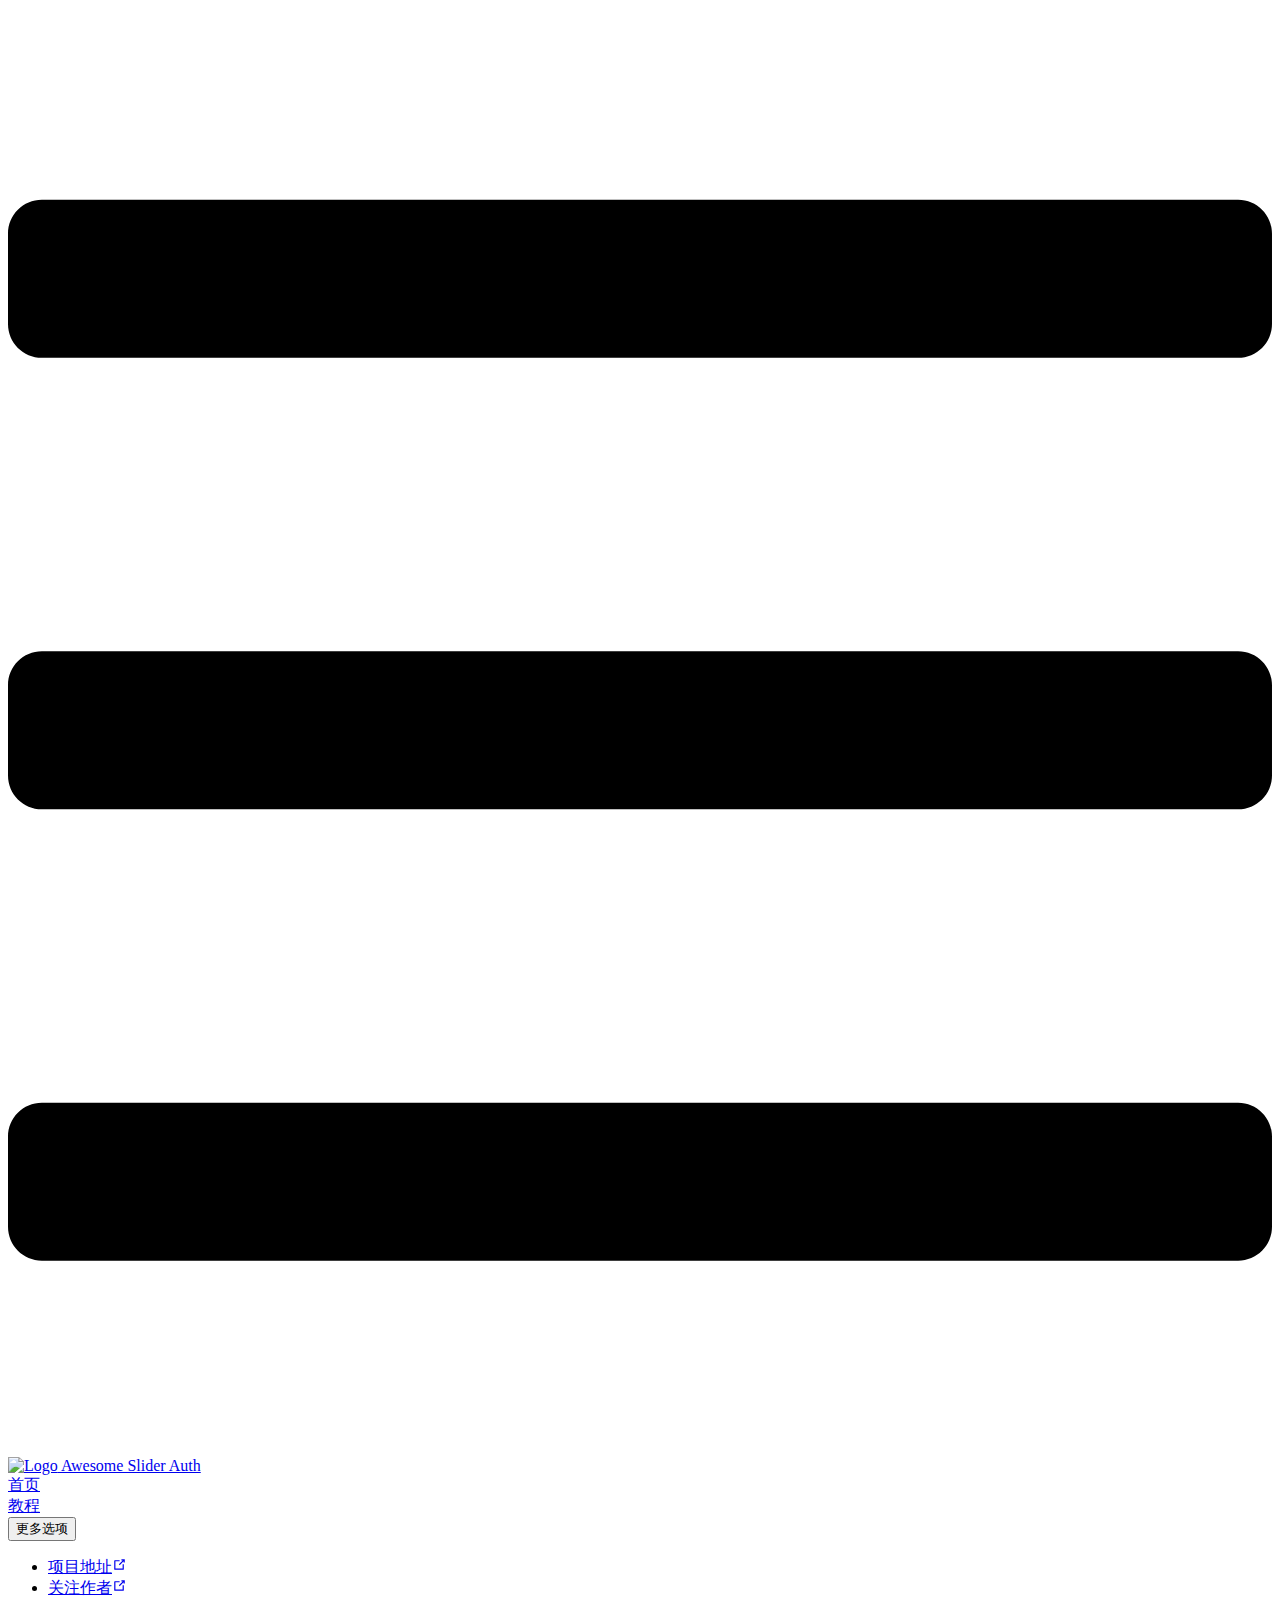
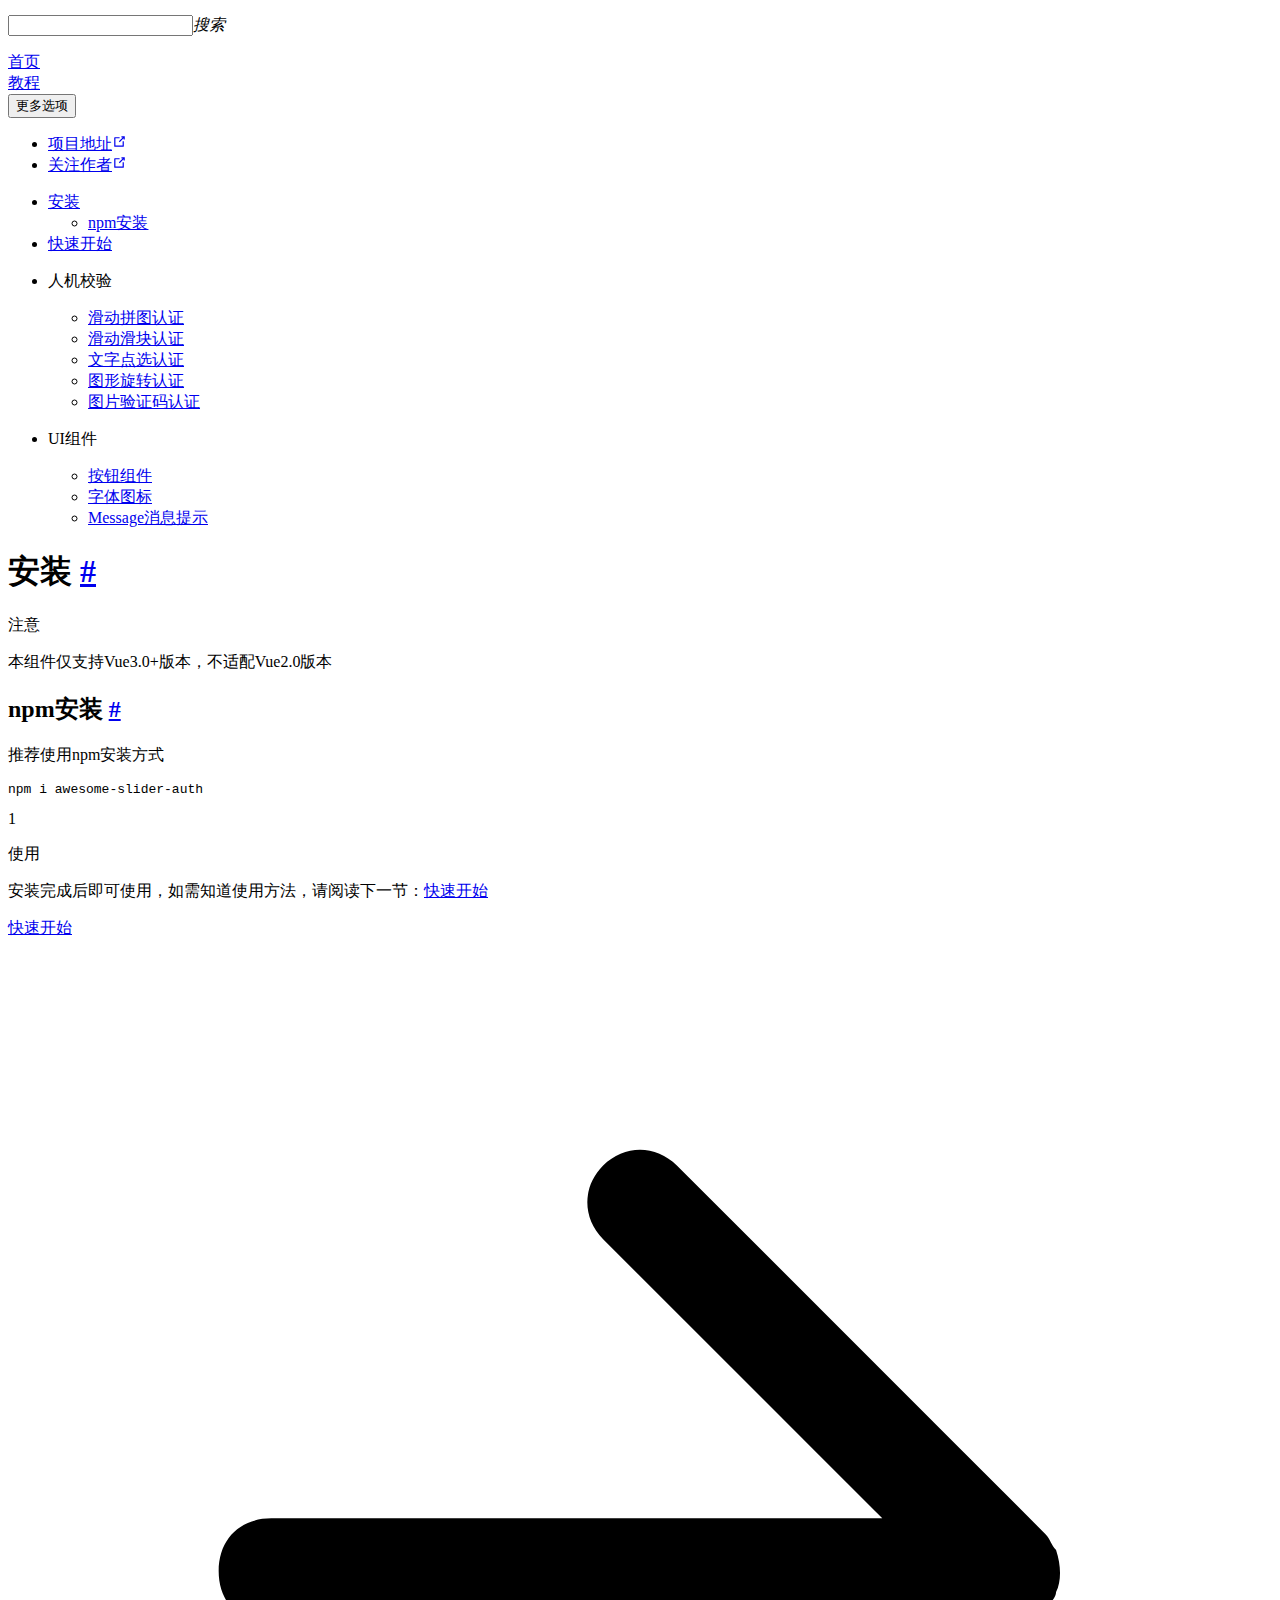
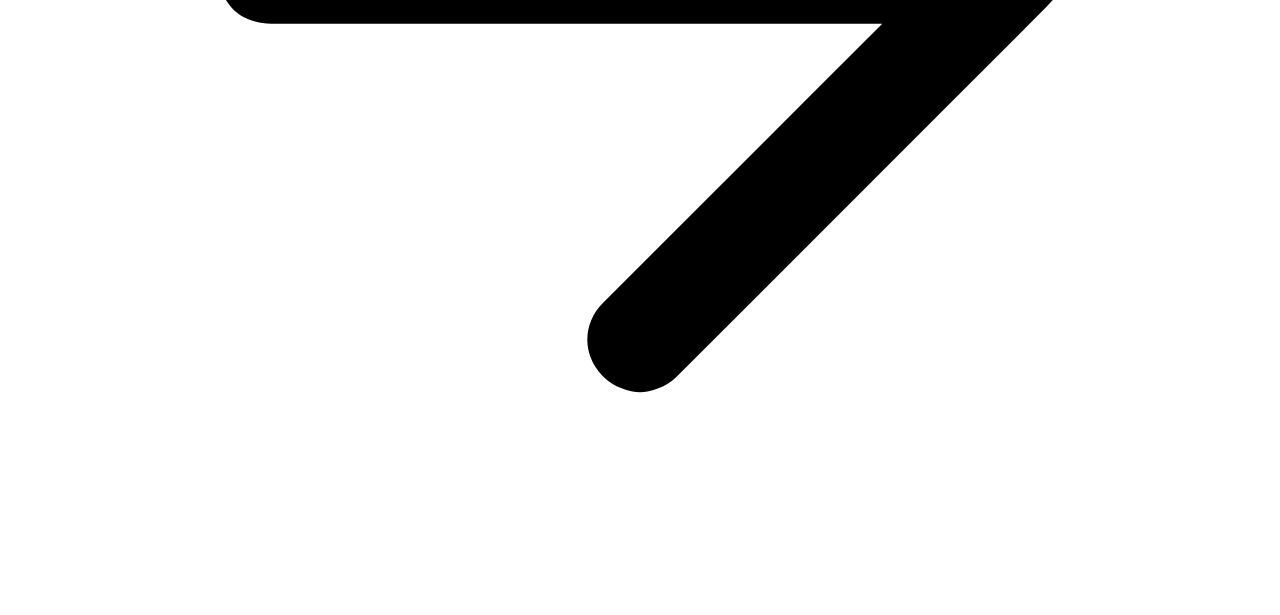
==== commit 67277ee9: "2.0.9" ====
--- a/document/index.html
+++ b/document/index.html
@@ -5,20 +5,20 @@
     <meta name="viewport" content="width=device-width,initial-scale=1">
     <title>安装 | Awesome Slider Auth</title>
     <meta name="description" content="AwesomeSliderAuth组件库说明文档">
-    <link rel="stylesheet" href="/assets/style.bb05e529.css">
-    <link rel="modulepreload" href="/assets/Home.66b48239.js">
-    <link rel="modulepreload" href="/assets/app.9d63d97f.js">
-    <link rel="modulepreload" href="/assets/document_index.md.13fd0beb.lean.js">
-    <link rel="modulepreload" href="/assets/app.9d63d97f.js">
-    <link rel="icon" href="/linktolink.png">
+    <link rel="stylesheet" href="/awesome-slider-auth-doc/assets/style.406d3b9f.css">
+    <link rel="modulepreload" href="/awesome-slider-auth-doc/assets/Home.f6d23d80.js">
+    <link rel="modulepreload" href="/awesome-slider-auth-doc/assets/app.6a85f299.js">
+    <link rel="modulepreload" href="/awesome-slider-auth-doc/assets/document_index.md.3f21b4c8.lean.js">
+    <link rel="modulepreload" href="/awesome-slider-auth-doc/assets/app.6a85f299.js">
+    <link rel="icon" href="/awesome-slider-auth-doc/linktolink.png">
     <meta name="twitter:title" content="安装 | Awesome Slider Auth">
     <meta property="og:title" content="安装 | Awesome Slider Auth">
   </head>
   <body>
-    <div id="app"><!--[--><!--[--><div class="theme"><header class="nav-bar" data-v-675d8756><div class="sidebar-button" data-v-675d8756><svg class="icon" xmlns="http://www.w3.org/2000/svg" aria-hidden="true" role="img" viewBox="0 0 448 512"><path fill="currentColor" d="M436 124H12c-6.627 0-12-5.373-12-12V80c0-6.627 5.373-12 12-12h424c6.627 0 12 5.373 12 12v32c0 6.627-5.373 12-12 12zm0 160H12c-6.627 0-12-5.373-12-12v-32c0-6.627 5.373-12 12-12h424c6.627 0 12 5.373 12 12v32c0 6.627-5.373 12-12 12zm0 160H12c-6.627 0-12-5.373-12-12v-32c0-6.627 5.373-12 12-12h424c6.627 0 12 5.373 12 12v32c0 6.627-5.373 12-12 12z" class></path></svg></div><a class="nav-bar-title" href="/" aria-label="Awesome Slider Auth, back to home" data-v-675d8756 data-v-4a583abe><img class="logo" src="/logo.png" alt="Logo" data-v-4a583abe> Awesome Slider Auth</a><div class="flex-grow" data-v-675d8756></div><div class="nav" data-v-675d8756><nav class="nav-links" data-v-675d8756 data-v-eab3edfe><!--[--><div class="item" data-v-eab3edfe><div class="nav-link" data-v-eab3edfe data-v-b8818f8c><a class="item" href="/" data-v-b8818f8c>首页 <!----></a></div></div><div class="item" data-v-eab3edfe><div class="nav-link" data-v-eab3edfe data-v-b8818f8c><a class="item active" href="/document/" data-v-b8818f8c>教程 <!----></a></div></div><div class="item" data-v-eab3edfe><div class="nav-dropdown-link" data-v-eab3edfe data-v-56bf3a3f><button class="button" data-v-56bf3a3f><span class="button-text" data-v-56bf3a3f>更多选项</span><span class="right button-arrow" data-v-56bf3a3f></span></button><ul class="dialog" data-v-56bf3a3f><!--[--><li class="dialog-item" data-v-56bf3a3f><div class="nav-dropdown-link-item" data-v-56bf3a3f data-v-bbc27490><a class="item isExternal" href="https://github.com/Traeric/awesome-slider-auth" target="_blank" rel="noopener noreferrer" data-v-bbc27490><span class="arrow" data-v-bbc27490></span><span class="text" data-v-bbc27490>项目地址</span><span class="icon" data-v-bbc27490><svg class="icon outbound" xmlns="http://www.w3.org/2000/svg" aria-hidden="true" x="0px" y="0px" viewbox="0 0 100 100" width="15" height="15" data-v-bbc27490><path fill="currentColor" d="M18.8,85.1h56l0,0c2.2,0,4-1.8,4-4v-32h-8v28h-48v-48h28v-8h-32l0,0c-2.2,0-4,1.8-4,4v56C14.8,83.3,16.6,85.1,18.8,85.1z"></path><polygon fill="currentColor" points="45.7,48.7 51.3,54.3 77.2,28.5 77.2,37.2 85.2,37.2 85.2,14.9 62.8,14.9 62.8,22.9 71.5,22.9"></polygon></svg></span></a></div></li><li class="dialog-item" data-v-56bf3a3f><div class="nav-dropdown-link-item" data-v-56bf3a3f data-v-bbc27490><a class="item isExternal" href="https://github.com/Traeric" target="_blank" rel="noopener noreferrer" data-v-bbc27490><span class="arrow" data-v-bbc27490></span><span class="text" data-v-bbc27490>关注作者</span><span class="icon" data-v-bbc27490><svg class="icon outbound" xmlns="http://www.w3.org/2000/svg" aria-hidden="true" x="0px" y="0px" viewbox="0 0 100 100" width="15" height="15" data-v-bbc27490><path fill="currentColor" d="M18.8,85.1h56l0,0c2.2,0,4-1.8,4-4v-32h-8v28h-48v-48h28v-8h-32l0,0c-2.2,0-4,1.8-4,4v56C14.8,83.3,16.6,85.1,18.8,85.1z"></path><polygon fill="currentColor" points="45.7,48.7 51.3,54.3 77.2,28.5 77.2,37.2 85.2,37.2 85.2,14.9 62.8,14.9 62.8,22.9 71.5,22.9"></polygon></svg></span></a></div></li><!--]--></ul></div></div><!--]--><!----><!----></nav></div><!--[--><!--[--><div class="code-search-bar"><input class="code-search-input" value><i class="code-search-btn">搜索</i><ul class="code-search-words"><!--[--><!--]--></ul></div><!--]--><!--]--></header><aside class="sidebar" data-v-83e92a68><nav class="nav-links nav" data-v-83e92a68 data-v-eab3edfe><!--[--><div class="item" data-v-eab3edfe><div class="nav-link" data-v-eab3edfe data-v-b8818f8c><a class="item" href="/" data-v-b8818f8c>首页 <!----></a></div></div><div class="item" data-v-eab3edfe><div class="nav-link" data-v-eab3edfe data-v-b8818f8c><a class="item active" href="/document/" data-v-b8818f8c>教程 <!----></a></div></div><div class="item" data-v-eab3edfe><div class="nav-dropdown-link" data-v-eab3edfe data-v-56bf3a3f><button class="button" data-v-56bf3a3f><span class="button-text" data-v-56bf3a3f>更多选项</span><span class="right button-arrow" data-v-56bf3a3f></span></button><ul class="dialog" data-v-56bf3a3f><!--[--><li class="dialog-item" data-v-56bf3a3f><div class="nav-dropdown-link-item" data-v-56bf3a3f data-v-bbc27490><a class="item isExternal" href="https://github.com/Traeric/awesome-slider-auth" target="_blank" rel="noopener noreferrer" data-v-bbc27490><span class="arrow" data-v-bbc27490></span><span class="text" data-v-bbc27490>项目地址</span><span class="icon" data-v-bbc27490><svg class="icon outbound" xmlns="http://www.w3.org/2000/svg" aria-hidden="true" x="0px" y="0px" viewbox="0 0 100 100" width="15" height="15" data-v-bbc27490><path fill="currentColor" d="M18.8,85.1h56l0,0c2.2,0,4-1.8,4-4v-32h-8v28h-48v-48h28v-8h-32l0,0c-2.2,0-4,1.8-4,4v56C14.8,83.3,16.6,85.1,18.8,85.1z"></path><polygon fill="currentColor" points="45.7,48.7 51.3,54.3 77.2,28.5 77.2,37.2 85.2,37.2 85.2,14.9 62.8,14.9 62.8,22.9 71.5,22.9"></polygon></svg></span></a></div></li><li class="dialog-item" data-v-56bf3a3f><div class="nav-dropdown-link-item" data-v-56bf3a3f data-v-bbc27490><a class="item isExternal" href="https://github.com/Traeric" target="_blank" rel="noopener noreferrer" data-v-bbc27490><span class="arrow" data-v-bbc27490></span><span class="text" data-v-bbc27490>关注作者</span><span class="icon" data-v-bbc27490><svg class="icon outbound" xmlns="http://www.w3.org/2000/svg" aria-hidden="true" x="0px" y="0px" viewbox="0 0 100 100" width="15" height="15" data-v-bbc27490><path fill="currentColor" d="M18.8,85.1h56l0,0c2.2,0,4-1.8,4-4v-32h-8v28h-48v-48h28v-8h-32l0,0c-2.2,0-4,1.8-4,4v56C14.8,83.3,16.6,85.1,18.8,85.1z"></path><polygon fill="currentColor" points="45.7,48.7 51.3,54.3 77.2,28.5 77.2,37.2 85.2,37.2 85.2,14.9 62.8,14.9 62.8,22.9 71.5,22.9"></polygon></svg></span></a></div></li><!--]--></ul></div></div><!--]--><!----><!----></nav><!--[--><!--]--><ul class="sidebar-links" data-v-83e92a68><!--[--><li class="sidebar-link"><a class="sidebar-link-item active" href="/document/">安装</a><ul class="sidebar-links"><li class="sidebar-link"><a class="sidebar-link-item" href="#npm安装">npm安装</a><!----></li></ul></li><li class="sidebar-link"><a class="sidebar-link-item" href="/document/quick_start/">快速开始</a><!----></li><li class="sidebar-link"><p class="sidebar-link-item">人机校验</p><ul class="sidebar-links"><li class="sidebar-link"><a class="sidebar-link-item" href="/document/slider/puzzle_slider/">滑动拼图认证</a><!----></li><li class="sidebar-link"><a class="sidebar-link-item" href="/document/slider/simple_slider/">滑动滑块认证</a><!----></li><li class="sidebar-link"><a class="sidebar-link-item" href="/document/slider/text_slider/">文字点选认证</a><!----></li><li class="sidebar-link"><a class="sidebar-link-item" href="/document/slider/rotate_slider/">图形旋转认证</a><!----></li></ul></li><li class="sidebar-link"><p class="sidebar-link-item">UI组件</p><ul class="sidebar-links"><li class="sidebar-link"><a class="sidebar-link-item" href="/document/ui/button/">按钮组件</a><!----></li><li class="sidebar-link"><a class="sidebar-link-item" href="/document/ui/font_icons/">字体图标</a><!----></li><li class="sidebar-link"><a class="sidebar-link-item" href="/document/ui/message/">Message消息提示</a><!----></li></ul></li><!--]--></ul><!--[--><!--]--></aside><!-- TODO: make this button accessible --><div class="sidebar-mask"></div><main class="page" data-v-7eddb2c4><div class="container" data-v-7eddb2c4><!--[--><!--]--><div style="position:relative;" class="content" data-v-7eddb2c4><div><h1 id="安装" tabindex="-1">安装 <a class="header-anchor" href="#安装" aria-hidden="true">#</a></h1><div class="danger custom-block"><p class="custom-block-title">注意</p><p>本组件仅支持Vue3.0+版本，不适配Vue2.0版本</p></div><h2 id="npm安装" tabindex="-1">npm安装 <a class="header-anchor" href="#npm安装" aria-hidden="true">#</a></h2><p>推荐使用npm安装方式</p><div class="language-js line-numbers-mode"><pre><code>npm i awesome<span class="token operator">-</span>slider<span class="token operator">-</span>auth
-</code></pre><div class="line-numbers-wrapper"><span class="line-number">1</span><br></div></div><div class="tip custom-block"><p class="custom-block-title">使用</p><p>安装完成后即可使用，如需知道使用方法，请阅读下一节：<a href="./quick_start/">快速开始</a></p></div></div></div><footer class="page-footer" data-v-7eddb2c4 data-v-fb8d84c6><div class="edit" data-v-fb8d84c6><div class="edit-link" data-v-fb8d84c6 data-v-1ed99556><!----></div></div><div class="updated" data-v-fb8d84c6><!----></div></footer><div class="next-and-prev-link" data-v-7eddb2c4 data-v-38ede35f><div class="container" data-v-38ede35f><div class="prev" data-v-38ede35f><!----></div><div class="next" data-v-38ede35f><a class="link" href="/document/quick_start/" data-v-38ede35f><span class="text" data-v-38ede35f>快速开始</span><svg xmlns="http://www.w3.org/2000/svg" viewbox="0 0 24 24" class="icon icon-next" data-v-38ede35f><path d="M19.9,12.4c0.1-0.2,0.1-0.5,0-0.8c-0.1-0.1-0.1-0.2-0.2-0.3l-7-7c-0.4-0.4-1-0.4-1.4,0s-0.4,1,0,1.4l5.3,5.3H5c-0.6,0-1,0.4-1,1s0.4,1,1,1h11.6l-5.3,5.3c-0.4,0.4-0.4,1,0,1.4c0.2,0.2,0.5,0.3,0.7,0.3s0.5-0.1,0.7-0.3l7-7C19.8,12.6,19.9,12.5,19.9,12.4z"></path></svg></a></div></div></div><!--[--><!--]--></div></main></div><!----><!--]--><!-- <Content /> make sure to include markdown outlet --><!--]--></div>
-    <script>__VP_HASH_MAP__ = JSON.parse("{\"document_index.md\":\"13fd0beb\",\"document_quick_start_index.md\":\"b54aef4a\",\"document_slider_puzzle_slider_index.md\":\"1d46a0a3\",\"document_slider_rotate_slider_index.md\":\"e14d220f\",\"document_slider_simple_slider_index.md\":\"b3dd1a0a\",\"document_slider_text_slider_index.md\":\"d47b9194\",\"document_ui_button_index.md\":\"f27b9846\",\"document_ui_font_icons_index.md\":\"8281adb2\",\"document_ui_message_index.md\":\"2fd8267d\",\"index.md\":\"68a9d412\"}")</script>
-    <script type="module" async src="/assets/app.9d63d97f.js"></script>
+    <div id="app"><!--[--><!--[--><div class="theme"><header class="nav-bar" data-v-675d8756><div class="sidebar-button" data-v-675d8756><svg class="icon" xmlns="http://www.w3.org/2000/svg" aria-hidden="true" role="img" viewBox="0 0 448 512"><path fill="currentColor" d="M436 124H12c-6.627 0-12-5.373-12-12V80c0-6.627 5.373-12 12-12h424c6.627 0 12 5.373 12 12v32c0 6.627-5.373 12-12 12zm0 160H12c-6.627 0-12-5.373-12-12v-32c0-6.627 5.373-12 12-12h424c6.627 0 12 5.373 12 12v32c0 6.627-5.373 12-12 12zm0 160H12c-6.627 0-12-5.373-12-12v-32c0-6.627 5.373-12 12-12h424c6.627 0 12 5.373 12 12v32c0 6.627-5.373 12-12 12z" class></path></svg></div><a class="nav-bar-title" href="/awesome-slider-auth-doc/" aria-label="Awesome Slider Auth, back to home" data-v-675d8756 data-v-4a583abe><img class="logo" src="/awesome-slider-auth-doc/logo.png" alt="Logo" data-v-4a583abe> Awesome Slider Auth</a><div class="flex-grow" data-v-675d8756></div><div class="nav" data-v-675d8756><nav class="nav-links" data-v-675d8756 data-v-eab3edfe><!--[--><div class="item" data-v-eab3edfe><div class="nav-link" data-v-eab3edfe data-v-b8818f8c><a class="item" href="/awesome-slider-auth-doc/" data-v-b8818f8c>首页 <!----></a></div></div><div class="item" data-v-eab3edfe><div class="nav-link" data-v-eab3edfe data-v-b8818f8c><a class="item" href="/awesome-slider-auth-doc/document/" data-v-b8818f8c>教程 <!----></a></div></div><div class="item" data-v-eab3edfe><div class="nav-dropdown-link" data-v-eab3edfe data-v-56bf3a3f><button class="button" data-v-56bf3a3f><span class="button-text" data-v-56bf3a3f>更多选项</span><span class="right button-arrow" data-v-56bf3a3f></span></button><ul class="dialog" data-v-56bf3a3f><!--[--><li class="dialog-item" data-v-56bf3a3f><div class="nav-dropdown-link-item" data-v-56bf3a3f data-v-bbc27490><a class="item isExternal" href="https://github.com/Traeric/awesome-slider-auth" target="_blank" rel="noopener noreferrer" data-v-bbc27490><span class="arrow" data-v-bbc27490></span><span class="text" data-v-bbc27490>项目地址</span><span class="icon" data-v-bbc27490><svg class="icon outbound" xmlns="http://www.w3.org/2000/svg" aria-hidden="true" x="0px" y="0px" viewbox="0 0 100 100" width="15" height="15" data-v-bbc27490><path fill="currentColor" d="M18.8,85.1h56l0,0c2.2,0,4-1.8,4-4v-32h-8v28h-48v-48h28v-8h-32l0,0c-2.2,0-4,1.8-4,4v56C14.8,83.3,16.6,85.1,18.8,85.1z"></path><polygon fill="currentColor" points="45.7,48.7 51.3,54.3 77.2,28.5 77.2,37.2 85.2,37.2 85.2,14.9 62.8,14.9 62.8,22.9 71.5,22.9"></polygon></svg></span></a></div></li><li class="dialog-item" data-v-56bf3a3f><div class="nav-dropdown-link-item" data-v-56bf3a3f data-v-bbc27490><a class="item isExternal" href="https://github.com/Traeric" target="_blank" rel="noopener noreferrer" data-v-bbc27490><span class="arrow" data-v-bbc27490></span><span class="text" data-v-bbc27490>关注作者</span><span class="icon" data-v-bbc27490><svg class="icon outbound" xmlns="http://www.w3.org/2000/svg" aria-hidden="true" x="0px" y="0px" viewbox="0 0 100 100" width="15" height="15" data-v-bbc27490><path fill="currentColor" d="M18.8,85.1h56l0,0c2.2,0,4-1.8,4-4v-32h-8v28h-48v-48h28v-8h-32l0,0c-2.2,0-4,1.8-4,4v56C14.8,83.3,16.6,85.1,18.8,85.1z"></path><polygon fill="currentColor" points="45.7,48.7 51.3,54.3 77.2,28.5 77.2,37.2 85.2,37.2 85.2,14.9 62.8,14.9 62.8,22.9 71.5,22.9"></polygon></svg></span></a></div></li><!--]--></ul></div></div><!--]--><!----><!----></nav></div><!--[--><!--[--><div class="code-search-bar"><input class="code-search-input" value><i class="code-search-btn">搜索</i><ul class="code-search-words"><!--[--><!--]--></ul></div><!--]--><!--]--></header><aside class="sidebar" data-v-83e92a68><nav class="nav-links nav" data-v-83e92a68 data-v-eab3edfe><!--[--><div class="item" data-v-eab3edfe><div class="nav-link" data-v-eab3edfe data-v-b8818f8c><a class="item" href="/awesome-slider-auth-doc/" data-v-b8818f8c>首页 <!----></a></div></div><div class="item" data-v-eab3edfe><div class="nav-link" data-v-eab3edfe data-v-b8818f8c><a class="item" href="/awesome-slider-auth-doc/document/" data-v-b8818f8c>教程 <!----></a></div></div><div class="item" data-v-eab3edfe><div class="nav-dropdown-link" data-v-eab3edfe data-v-56bf3a3f><button class="button" data-v-56bf3a3f><span class="button-text" data-v-56bf3a3f>更多选项</span><span class="right button-arrow" data-v-56bf3a3f></span></button><ul class="dialog" data-v-56bf3a3f><!--[--><li class="dialog-item" data-v-56bf3a3f><div class="nav-dropdown-link-item" data-v-56bf3a3f data-v-bbc27490><a class="item isExternal" href="https://github.com/Traeric/awesome-slider-auth" target="_blank" rel="noopener noreferrer" data-v-bbc27490><span class="arrow" data-v-bbc27490></span><span class="text" data-v-bbc27490>项目地址</span><span class="icon" data-v-bbc27490><svg class="icon outbound" xmlns="http://www.w3.org/2000/svg" aria-hidden="true" x="0px" y="0px" viewbox="0 0 100 100" width="15" height="15" data-v-bbc27490><path fill="currentColor" d="M18.8,85.1h56l0,0c2.2,0,4-1.8,4-4v-32h-8v28h-48v-48h28v-8h-32l0,0c-2.2,0-4,1.8-4,4v56C14.8,83.3,16.6,85.1,18.8,85.1z"></path><polygon fill="currentColor" points="45.7,48.7 51.3,54.3 77.2,28.5 77.2,37.2 85.2,37.2 85.2,14.9 62.8,14.9 62.8,22.9 71.5,22.9"></polygon></svg></span></a></div></li><li class="dialog-item" data-v-56bf3a3f><div class="nav-dropdown-link-item" data-v-56bf3a3f data-v-bbc27490><a class="item isExternal" href="https://github.com/Traeric" target="_blank" rel="noopener noreferrer" data-v-bbc27490><span class="arrow" data-v-bbc27490></span><span class="text" data-v-bbc27490>关注作者</span><span class="icon" data-v-bbc27490><svg class="icon outbound" xmlns="http://www.w3.org/2000/svg" aria-hidden="true" x="0px" y="0px" viewbox="0 0 100 100" width="15" height="15" data-v-bbc27490><path fill="currentColor" d="M18.8,85.1h56l0,0c2.2,0,4-1.8,4-4v-32h-8v28h-48v-48h28v-8h-32l0,0c-2.2,0-4,1.8-4,4v56C14.8,83.3,16.6,85.1,18.8,85.1z"></path><polygon fill="currentColor" points="45.7,48.7 51.3,54.3 77.2,28.5 77.2,37.2 85.2,37.2 85.2,14.9 62.8,14.9 62.8,22.9 71.5,22.9"></polygon></svg></span></a></div></li><!--]--></ul></div></div><!--]--><!----><!----></nav><!--[--><!--]--><ul class="sidebar-links" data-v-83e92a68><!--[--><li class="sidebar-link"><a class="sidebar-link-item active" href="/awesome-slider-auth-doc/document/">安装</a><ul class="sidebar-links"><li class="sidebar-link"><a class="sidebar-link-item" href="#npm安装">npm安装</a><!----></li></ul></li><li class="sidebar-link"><a class="sidebar-link-item" href="/awesome-slider-auth-doc/document/quick_start/">快速开始</a><!----></li><li class="sidebar-link"><p class="sidebar-link-item">人机校验</p><ul class="sidebar-links"><li class="sidebar-link"><a class="sidebar-link-item" href="/awesome-slider-auth-doc/document/slider/puzzle_slider/">滑动拼图认证</a><!----></li><li class="sidebar-link"><a class="sidebar-link-item" href="/awesome-slider-auth-doc/document/slider/simple_slider/">滑动滑块认证</a><!----></li><li class="sidebar-link"><a class="sidebar-link-item" href="/awesome-slider-auth-doc/document/slider/text_slider/">文字点选认证</a><!----></li><li class="sidebar-link"><a class="sidebar-link-item" href="/awesome-slider-auth-doc/document/slider/rotate_slider/">图形旋转认证</a><!----></li><li class="sidebar-link"><a class="sidebar-link-item" href="/awesome-slider-auth-doc/document/slider/picture_captcha/">图片验证码认证</a><!----></li></ul></li><li class="sidebar-link"><p class="sidebar-link-item">UI组件</p><ul class="sidebar-links"><li class="sidebar-link"><a class="sidebar-link-item" href="/awesome-slider-auth-doc/document/ui/button/">按钮组件</a><!----></li><li class="sidebar-link"><a class="sidebar-link-item" href="/awesome-slider-auth-doc/document/ui/font_icons/">字体图标</a><!----></li><li class="sidebar-link"><a class="sidebar-link-item" href="/awesome-slider-auth-doc/document/ui/message/">Message消息提示</a><!----></li></ul></li><!--]--></ul><!--[--><!--]--></aside><!-- TODO: make this button accessible --><div class="sidebar-mask"></div><main class="page" data-v-7eddb2c4><div class="container" data-v-7eddb2c4><!--[--><!--]--><div style="position:relative;" class="content" data-v-7eddb2c4><div><h1 id="安装" tabindex="-1">安装 <a class="header-anchor" href="#安装" aria-hidden="true">#</a></h1><div class="danger custom-block"><p class="custom-block-title">注意</p><p>本组件仅支持Vue3.0+版本，不适配Vue2.0版本</p></div><h2 id="npm安装" tabindex="-1">npm安装 <a class="header-anchor" href="#npm安装" aria-hidden="true">#</a></h2><p>推荐使用npm安装方式</p><div class="language-js line-numbers-mode"><pre><code>npm i awesome<span class="token operator">-</span>slider<span class="token operator">-</span>auth
+</code></pre><div class="line-numbers-wrapper"><span class="line-number">1</span><br></div></div><div class="tip custom-block"><p class="custom-block-title">使用</p><p>安装完成后即可使用，如需知道使用方法，请阅读下一节：<a href="./quick_start/">快速开始</a></p></div></div></div><footer class="page-footer" data-v-7eddb2c4 data-v-fb8d84c6><div class="edit" data-v-fb8d84c6><div class="edit-link" data-v-fb8d84c6 data-v-1ed99556><!----></div></div><div class="updated" data-v-fb8d84c6><!----></div></footer><div class="next-and-prev-link" data-v-7eddb2c4 data-v-38ede35f><div class="container" data-v-38ede35f><div class="prev" data-v-38ede35f><!----></div><div class="next" data-v-38ede35f><a class="link" href="/awesome-slider-auth-doc/document/quick_start/" data-v-38ede35f><span class="text" data-v-38ede35f>快速开始</span><svg xmlns="http://www.w3.org/2000/svg" viewbox="0 0 24 24" class="icon icon-next" data-v-38ede35f><path d="M19.9,12.4c0.1-0.2,0.1-0.5,0-0.8c-0.1-0.1-0.1-0.2-0.2-0.3l-7-7c-0.4-0.4-1-0.4-1.4,0s-0.4,1,0,1.4l5.3,5.3H5c-0.6,0-1,0.4-1,1s0.4,1,1,1h11.6l-5.3,5.3c-0.4,0.4-0.4,1,0,1.4c0.2,0.2,0.5,0.3,0.7,0.3s0.5-0.1,0.7-0.3l7-7C19.8,12.6,19.9,12.5,19.9,12.4z"></path></svg></a></div></div></div><!--[--><!--]--></div></main></div><!----><!--]--><!-- <Content /> make sure to include markdown outlet --><!--]--></div>
+    <script>__VP_HASH_MAP__ = JSON.parse("{\"document_index.md\":\"3f21b4c8\",\"document_quick_start_index.md\":\"387e45ea\",\"document_slider_picture_captcha_index.md\":\"dbf78519\",\"document_slider_puzzle_slider_index.md\":\"69c25bb4\",\"document_slider_rotate_slider_index.md\":\"b1c2c694\",\"document_slider_simple_slider_index.md\":\"e4761551\",\"document_slider_text_slider_index.md\":\"37b77cd7\",\"document_ui_button_index.md\":\"faf9f118\",\"document_ui_font_icons_index.md\":\"cd533d2d\",\"document_ui_message_index.md\":\"a495c2d9\",\"index.md\":\"ef13e68f\"}")</script>
+    <script type="module" async src="/awesome-slider-auth-doc/assets/app.6a85f299.js"></script>
     
   </body>
 </html>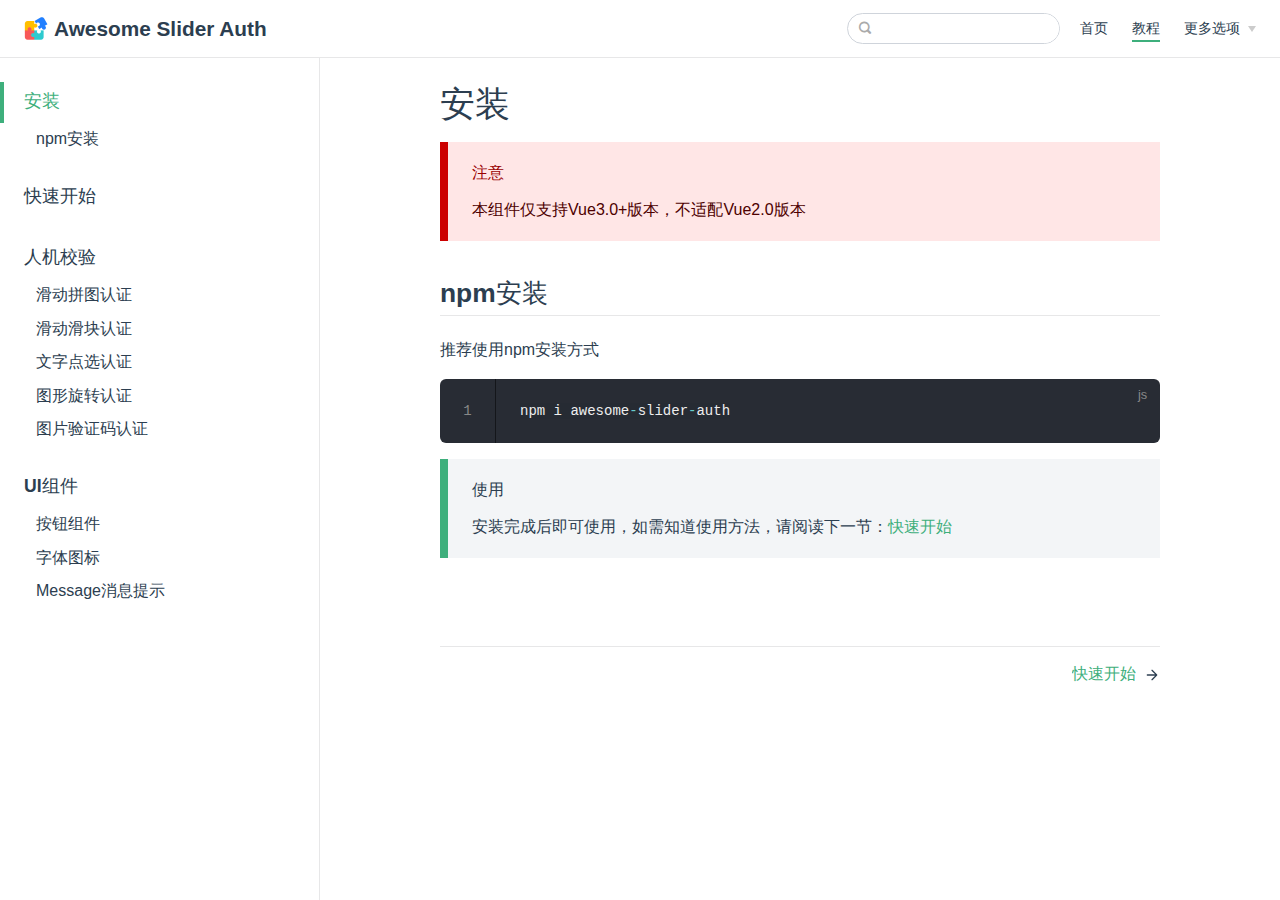
==== commit 66b0fb59: "2.0.9" ====
--- a/document/index.html
+++ b/document/index.html
@@ -5,20 +5,20 @@
     <meta name="viewport" content="width=device-width,initial-scale=1">
     <title>安装 | Awesome Slider Auth</title>
     <meta name="description" content="AwesomeSliderAuth组件库说明文档">
-    <link rel="stylesheet" href="/awesome-slider-auth-doc/assets/style.406d3b9f.css">
-    <link rel="modulepreload" href="/awesome-slider-auth-doc/assets/Home.f6d23d80.js">
-    <link rel="modulepreload" href="/awesome-slider-auth-doc/assets/app.6a85f299.js">
-    <link rel="modulepreload" href="/awesome-slider-auth-doc/assets/document_index.md.3f21b4c8.lean.js">
-    <link rel="modulepreload" href="/awesome-slider-auth-doc/assets/app.6a85f299.js">
-    <link rel="icon" href="/awesome-slider-auth-doc/linktolink.png">
+    <link rel="stylesheet" href="/assets/style.1c6abb67.css">
+    <link rel="modulepreload" href="/assets/Home.3d71e032.js">
+    <link rel="modulepreload" href="/assets/app.87e37dea.js">
+    <link rel="modulepreload" href="/assets/document_index.md.723a0539.lean.js">
+    <link rel="modulepreload" href="/assets/app.87e37dea.js">
+    <link rel="icon" href="/linktolink.png">
     <meta name="twitter:title" content="安装 | Awesome Slider Auth">
     <meta property="og:title" content="安装 | Awesome Slider Auth">
   </head>
   <body>
-    <div id="app"><!--[--><!--[--><div class="theme"><header class="nav-bar" data-v-675d8756><div class="sidebar-button" data-v-675d8756><svg class="icon" xmlns="http://www.w3.org/2000/svg" aria-hidden="true" role="img" viewBox="0 0 448 512"><path fill="currentColor" d="M436 124H12c-6.627 0-12-5.373-12-12V80c0-6.627 5.373-12 12-12h424c6.627 0 12 5.373 12 12v32c0 6.627-5.373 12-12 12zm0 160H12c-6.627 0-12-5.373-12-12v-32c0-6.627 5.373-12 12-12h424c6.627 0 12 5.373 12 12v32c0 6.627-5.373 12-12 12zm0 160H12c-6.627 0-12-5.373-12-12v-32c0-6.627 5.373-12 12-12h424c6.627 0 12 5.373 12 12v32c0 6.627-5.373 12-12 12z" class></path></svg></div><a class="nav-bar-title" href="/awesome-slider-auth-doc/" aria-label="Awesome Slider Auth, back to home" data-v-675d8756 data-v-4a583abe><img class="logo" src="/awesome-slider-auth-doc/logo.png" alt="Logo" data-v-4a583abe> Awesome Slider Auth</a><div class="flex-grow" data-v-675d8756></div><div class="nav" data-v-675d8756><nav class="nav-links" data-v-675d8756 data-v-eab3edfe><!--[--><div class="item" data-v-eab3edfe><div class="nav-link" data-v-eab3edfe data-v-b8818f8c><a class="item" href="/awesome-slider-auth-doc/" data-v-b8818f8c>首页 <!----></a></div></div><div class="item" data-v-eab3edfe><div class="nav-link" data-v-eab3edfe data-v-b8818f8c><a class="item" href="/awesome-slider-auth-doc/document/" data-v-b8818f8c>教程 <!----></a></div></div><div class="item" data-v-eab3edfe><div class="nav-dropdown-link" data-v-eab3edfe data-v-56bf3a3f><button class="button" data-v-56bf3a3f><span class="button-text" data-v-56bf3a3f>更多选项</span><span class="right button-arrow" data-v-56bf3a3f></span></button><ul class="dialog" data-v-56bf3a3f><!--[--><li class="dialog-item" data-v-56bf3a3f><div class="nav-dropdown-link-item" data-v-56bf3a3f data-v-bbc27490><a class="item isExternal" href="https://github.com/Traeric/awesome-slider-auth" target="_blank" rel="noopener noreferrer" data-v-bbc27490><span class="arrow" data-v-bbc27490></span><span class="text" data-v-bbc27490>项目地址</span><span class="icon" data-v-bbc27490><svg class="icon outbound" xmlns="http://www.w3.org/2000/svg" aria-hidden="true" x="0px" y="0px" viewbox="0 0 100 100" width="15" height="15" data-v-bbc27490><path fill="currentColor" d="M18.8,85.1h56l0,0c2.2,0,4-1.8,4-4v-32h-8v28h-48v-48h28v-8h-32l0,0c-2.2,0-4,1.8-4,4v56C14.8,83.3,16.6,85.1,18.8,85.1z"></path><polygon fill="currentColor" points="45.7,48.7 51.3,54.3 77.2,28.5 77.2,37.2 85.2,37.2 85.2,14.9 62.8,14.9 62.8,22.9 71.5,22.9"></polygon></svg></span></a></div></li><li class="dialog-item" data-v-56bf3a3f><div class="nav-dropdown-link-item" data-v-56bf3a3f data-v-bbc27490><a class="item isExternal" href="https://github.com/Traeric" target="_blank" rel="noopener noreferrer" data-v-bbc27490><span class="arrow" data-v-bbc27490></span><span class="text" data-v-bbc27490>关注作者</span><span class="icon" data-v-bbc27490><svg class="icon outbound" xmlns="http://www.w3.org/2000/svg" aria-hidden="true" x="0px" y="0px" viewbox="0 0 100 100" width="15" height="15" data-v-bbc27490><path fill="currentColor" d="M18.8,85.1h56l0,0c2.2,0,4-1.8,4-4v-32h-8v28h-48v-48h28v-8h-32l0,0c-2.2,0-4,1.8-4,4v56C14.8,83.3,16.6,85.1,18.8,85.1z"></path><polygon fill="currentColor" points="45.7,48.7 51.3,54.3 77.2,28.5 77.2,37.2 85.2,37.2 85.2,14.9 62.8,14.9 62.8,22.9 71.5,22.9"></polygon></svg></span></a></div></li><!--]--></ul></div></div><!--]--><!----><!----></nav></div><!--[--><!--[--><div class="code-search-bar"><input class="code-search-input" value><i class="code-search-btn">搜索</i><ul class="code-search-words"><!--[--><!--]--></ul></div><!--]--><!--]--></header><aside class="sidebar" data-v-83e92a68><nav class="nav-links nav" data-v-83e92a68 data-v-eab3edfe><!--[--><div class="item" data-v-eab3edfe><div class="nav-link" data-v-eab3edfe data-v-b8818f8c><a class="item" href="/awesome-slider-auth-doc/" data-v-b8818f8c>首页 <!----></a></div></div><div class="item" data-v-eab3edfe><div class="nav-link" data-v-eab3edfe data-v-b8818f8c><a class="item" href="/awesome-slider-auth-doc/document/" data-v-b8818f8c>教程 <!----></a></div></div><div class="item" data-v-eab3edfe><div class="nav-dropdown-link" data-v-eab3edfe data-v-56bf3a3f><button class="button" data-v-56bf3a3f><span class="button-text" data-v-56bf3a3f>更多选项</span><span class="right button-arrow" data-v-56bf3a3f></span></button><ul class="dialog" data-v-56bf3a3f><!--[--><li class="dialog-item" data-v-56bf3a3f><div class="nav-dropdown-link-item" data-v-56bf3a3f data-v-bbc27490><a class="item isExternal" href="https://github.com/Traeric/awesome-slider-auth" target="_blank" rel="noopener noreferrer" data-v-bbc27490><span class="arrow" data-v-bbc27490></span><span class="text" data-v-bbc27490>项目地址</span><span class="icon" data-v-bbc27490><svg class="icon outbound" xmlns="http://www.w3.org/2000/svg" aria-hidden="true" x="0px" y="0px" viewbox="0 0 100 100" width="15" height="15" data-v-bbc27490><path fill="currentColor" d="M18.8,85.1h56l0,0c2.2,0,4-1.8,4-4v-32h-8v28h-48v-48h28v-8h-32l0,0c-2.2,0-4,1.8-4,4v56C14.8,83.3,16.6,85.1,18.8,85.1z"></path><polygon fill="currentColor" points="45.7,48.7 51.3,54.3 77.2,28.5 77.2,37.2 85.2,37.2 85.2,14.9 62.8,14.9 62.8,22.9 71.5,22.9"></polygon></svg></span></a></div></li><li class="dialog-item" data-v-56bf3a3f><div class="nav-dropdown-link-item" data-v-56bf3a3f data-v-bbc27490><a class="item isExternal" href="https://github.com/Traeric" target="_blank" rel="noopener noreferrer" data-v-bbc27490><span class="arrow" data-v-bbc27490></span><span class="text" data-v-bbc27490>关注作者</span><span class="icon" data-v-bbc27490><svg class="icon outbound" xmlns="http://www.w3.org/2000/svg" aria-hidden="true" x="0px" y="0px" viewbox="0 0 100 100" width="15" height="15" data-v-bbc27490><path fill="currentColor" d="M18.8,85.1h56l0,0c2.2,0,4-1.8,4-4v-32h-8v28h-48v-48h28v-8h-32l0,0c-2.2,0-4,1.8-4,4v56C14.8,83.3,16.6,85.1,18.8,85.1z"></path><polygon fill="currentColor" points="45.7,48.7 51.3,54.3 77.2,28.5 77.2,37.2 85.2,37.2 85.2,14.9 62.8,14.9 62.8,22.9 71.5,22.9"></polygon></svg></span></a></div></li><!--]--></ul></div></div><!--]--><!----><!----></nav><!--[--><!--]--><ul class="sidebar-links" data-v-83e92a68><!--[--><li class="sidebar-link"><a class="sidebar-link-item active" href="/awesome-slider-auth-doc/document/">安装</a><ul class="sidebar-links"><li class="sidebar-link"><a class="sidebar-link-item" href="#npm安装">npm安装</a><!----></li></ul></li><li class="sidebar-link"><a class="sidebar-link-item" href="/awesome-slider-auth-doc/document/quick_start/">快速开始</a><!----></li><li class="sidebar-link"><p class="sidebar-link-item">人机校验</p><ul class="sidebar-links"><li class="sidebar-link"><a class="sidebar-link-item" href="/awesome-slider-auth-doc/document/slider/puzzle_slider/">滑动拼图认证</a><!----></li><li class="sidebar-link"><a class="sidebar-link-item" href="/awesome-slider-auth-doc/document/slider/simple_slider/">滑动滑块认证</a><!----></li><li class="sidebar-link"><a class="sidebar-link-item" href="/awesome-slider-auth-doc/document/slider/text_slider/">文字点选认证</a><!----></li><li class="sidebar-link"><a class="sidebar-link-item" href="/awesome-slider-auth-doc/document/slider/rotate_slider/">图形旋转认证</a><!----></li><li class="sidebar-link"><a class="sidebar-link-item" href="/awesome-slider-auth-doc/document/slider/picture_captcha/">图片验证码认证</a><!----></li></ul></li><li class="sidebar-link"><p class="sidebar-link-item">UI组件</p><ul class="sidebar-links"><li class="sidebar-link"><a class="sidebar-link-item" href="/awesome-slider-auth-doc/document/ui/button/">按钮组件</a><!----></li><li class="sidebar-link"><a class="sidebar-link-item" href="/awesome-slider-auth-doc/document/ui/font_icons/">字体图标</a><!----></li><li class="sidebar-link"><a class="sidebar-link-item" href="/awesome-slider-auth-doc/document/ui/message/">Message消息提示</a><!----></li></ul></li><!--]--></ul><!--[--><!--]--></aside><!-- TODO: make this button accessible --><div class="sidebar-mask"></div><main class="page" data-v-7eddb2c4><div class="container" data-v-7eddb2c4><!--[--><!--]--><div style="position:relative;" class="content" data-v-7eddb2c4><div><h1 id="安装" tabindex="-1">安装 <a class="header-anchor" href="#安装" aria-hidden="true">#</a></h1><div class="danger custom-block"><p class="custom-block-title">注意</p><p>本组件仅支持Vue3.0+版本，不适配Vue2.0版本</p></div><h2 id="npm安装" tabindex="-1">npm安装 <a class="header-anchor" href="#npm安装" aria-hidden="true">#</a></h2><p>推荐使用npm安装方式</p><div class="language-js line-numbers-mode"><pre><code>npm i awesome<span class="token operator">-</span>slider<span class="token operator">-</span>auth
-</code></pre><div class="line-numbers-wrapper"><span class="line-number">1</span><br></div></div><div class="tip custom-block"><p class="custom-block-title">使用</p><p>安装完成后即可使用，如需知道使用方法，请阅读下一节：<a href="./quick_start/">快速开始</a></p></div></div></div><footer class="page-footer" data-v-7eddb2c4 data-v-fb8d84c6><div class="edit" data-v-fb8d84c6><div class="edit-link" data-v-fb8d84c6 data-v-1ed99556><!----></div></div><div class="updated" data-v-fb8d84c6><!----></div></footer><div class="next-and-prev-link" data-v-7eddb2c4 data-v-38ede35f><div class="container" data-v-38ede35f><div class="prev" data-v-38ede35f><!----></div><div class="next" data-v-38ede35f><a class="link" href="/awesome-slider-auth-doc/document/quick_start/" data-v-38ede35f><span class="text" data-v-38ede35f>快速开始</span><svg xmlns="http://www.w3.org/2000/svg" viewbox="0 0 24 24" class="icon icon-next" data-v-38ede35f><path d="M19.9,12.4c0.1-0.2,0.1-0.5,0-0.8c-0.1-0.1-0.1-0.2-0.2-0.3l-7-7c-0.4-0.4-1-0.4-1.4,0s-0.4,1,0,1.4l5.3,5.3H5c-0.6,0-1,0.4-1,1s0.4,1,1,1h11.6l-5.3,5.3c-0.4,0.4-0.4,1,0,1.4c0.2,0.2,0.5,0.3,0.7,0.3s0.5-0.1,0.7-0.3l7-7C19.8,12.6,19.9,12.5,19.9,12.4z"></path></svg></a></div></div></div><!--[--><!--]--></div></main></div><!----><!--]--><!-- <Content /> make sure to include markdown outlet --><!--]--></div>
-    <script>__VP_HASH_MAP__ = JSON.parse("{\"document_index.md\":\"3f21b4c8\",\"document_quick_start_index.md\":\"387e45ea\",\"document_slider_picture_captcha_index.md\":\"dbf78519\",\"document_slider_puzzle_slider_index.md\":\"69c25bb4\",\"document_slider_rotate_slider_index.md\":\"b1c2c694\",\"document_slider_simple_slider_index.md\":\"e4761551\",\"document_slider_text_slider_index.md\":\"37b77cd7\",\"document_ui_button_index.md\":\"faf9f118\",\"document_ui_font_icons_index.md\":\"cd533d2d\",\"document_ui_message_index.md\":\"a495c2d9\",\"index.md\":\"ef13e68f\"}")</script>
-    <script type="module" async src="/awesome-slider-auth-doc/assets/app.6a85f299.js"></script>
+    <div id="app"><!--[--><!--[--><div class="theme"><header class="nav-bar" data-v-675d8756><div class="sidebar-button" data-v-675d8756><svg class="icon" xmlns="http://www.w3.org/2000/svg" aria-hidden="true" role="img" viewBox="0 0 448 512"><path fill="currentColor" d="M436 124H12c-6.627 0-12-5.373-12-12V80c0-6.627 5.373-12 12-12h424c6.627 0 12 5.373 12 12v32c0 6.627-5.373 12-12 12zm0 160H12c-6.627 0-12-5.373-12-12v-32c0-6.627 5.373-12 12-12h424c6.627 0 12 5.373 12 12v32c0 6.627-5.373 12-12 12zm0 160H12c-6.627 0-12-5.373-12-12v-32c0-6.627 5.373-12 12-12h424c6.627 0 12 5.373 12 12v32c0 6.627-5.373 12-12 12z" class></path></svg></div><a class="nav-bar-title" href="/" aria-label="Awesome Slider Auth, back to home" data-v-675d8756 data-v-4a583abe><img class="logo" src="/logo.png" alt="Logo" data-v-4a583abe> Awesome Slider Auth</a><div class="flex-grow" data-v-675d8756></div><div class="nav" data-v-675d8756><nav class="nav-links" data-v-675d8756 data-v-eab3edfe><!--[--><div class="item" data-v-eab3edfe><div class="nav-link" data-v-eab3edfe data-v-b8818f8c><a class="item" href="/" data-v-b8818f8c>首页 <!----></a></div></div><div class="item" data-v-eab3edfe><div class="nav-link" data-v-eab3edfe data-v-b8818f8c><a class="item active" href="/document/" data-v-b8818f8c>教程 <!----></a></div></div><div class="item" data-v-eab3edfe><div class="nav-dropdown-link" data-v-eab3edfe data-v-56bf3a3f><button class="button" data-v-56bf3a3f><span class="button-text" data-v-56bf3a3f>更多选项</span><span class="right button-arrow" data-v-56bf3a3f></span></button><ul class="dialog" data-v-56bf3a3f><!--[--><li class="dialog-item" data-v-56bf3a3f><div class="nav-dropdown-link-item" data-v-56bf3a3f data-v-bbc27490><a class="item isExternal" href="https://github.com/Traeric/awesome-slider-auth" target="_blank" rel="noopener noreferrer" data-v-bbc27490><span class="arrow" data-v-bbc27490></span><span class="text" data-v-bbc27490>项目地址</span><span class="icon" data-v-bbc27490><svg class="icon outbound" xmlns="http://www.w3.org/2000/svg" aria-hidden="true" x="0px" y="0px" viewbox="0 0 100 100" width="15" height="15" data-v-bbc27490><path fill="currentColor" d="M18.8,85.1h56l0,0c2.2,0,4-1.8,4-4v-32h-8v28h-48v-48h28v-8h-32l0,0c-2.2,0-4,1.8-4,4v56C14.8,83.3,16.6,85.1,18.8,85.1z"></path><polygon fill="currentColor" points="45.7,48.7 51.3,54.3 77.2,28.5 77.2,37.2 85.2,37.2 85.2,14.9 62.8,14.9 62.8,22.9 71.5,22.9"></polygon></svg></span></a></div></li><li class="dialog-item" data-v-56bf3a3f><div class="nav-dropdown-link-item" data-v-56bf3a3f data-v-bbc27490><a class="item isExternal" href="https://github.com/Traeric" target="_blank" rel="noopener noreferrer" data-v-bbc27490><span class="arrow" data-v-bbc27490></span><span class="text" data-v-bbc27490>关注作者</span><span class="icon" data-v-bbc27490><svg class="icon outbound" xmlns="http://www.w3.org/2000/svg" aria-hidden="true" x="0px" y="0px" viewbox="0 0 100 100" width="15" height="15" data-v-bbc27490><path fill="currentColor" d="M18.8,85.1h56l0,0c2.2,0,4-1.8,4-4v-32h-8v28h-48v-48h28v-8h-32l0,0c-2.2,0-4,1.8-4,4v56C14.8,83.3,16.6,85.1,18.8,85.1z"></path><polygon fill="currentColor" points="45.7,48.7 51.3,54.3 77.2,28.5 77.2,37.2 85.2,37.2 85.2,14.9 62.8,14.9 62.8,22.9 71.5,22.9"></polygon></svg></span></a></div></li><!--]--></ul></div></div><!--]--><!----><!----></nav></div><!--[--><!--[--><div class="code-search-bar"><input class="code-search-input" value><i class="code-search-btn">搜索</i><ul class="code-search-words"><!--[--><!--]--></ul></div><!--]--><!--]--></header><aside class="sidebar" data-v-83e92a68><nav class="nav-links nav" data-v-83e92a68 data-v-eab3edfe><!--[--><div class="item" data-v-eab3edfe><div class="nav-link" data-v-eab3edfe data-v-b8818f8c><a class="item" href="/" data-v-b8818f8c>首页 <!----></a></div></div><div class="item" data-v-eab3edfe><div class="nav-link" data-v-eab3edfe data-v-b8818f8c><a class="item active" href="/document/" data-v-b8818f8c>教程 <!----></a></div></div><div class="item" data-v-eab3edfe><div class="nav-dropdown-link" data-v-eab3edfe data-v-56bf3a3f><button class="button" data-v-56bf3a3f><span class="button-text" data-v-56bf3a3f>更多选项</span><span class="right button-arrow" data-v-56bf3a3f></span></button><ul class="dialog" data-v-56bf3a3f><!--[--><li class="dialog-item" data-v-56bf3a3f><div class="nav-dropdown-link-item" data-v-56bf3a3f data-v-bbc27490><a class="item isExternal" href="https://github.com/Traeric/awesome-slider-auth" target="_blank" rel="noopener noreferrer" data-v-bbc27490><span class="arrow" data-v-bbc27490></span><span class="text" data-v-bbc27490>项目地址</span><span class="icon" data-v-bbc27490><svg class="icon outbound" xmlns="http://www.w3.org/2000/svg" aria-hidden="true" x="0px" y="0px" viewbox="0 0 100 100" width="15" height="15" data-v-bbc27490><path fill="currentColor" d="M18.8,85.1h56l0,0c2.2,0,4-1.8,4-4v-32h-8v28h-48v-48h28v-8h-32l0,0c-2.2,0-4,1.8-4,4v56C14.8,83.3,16.6,85.1,18.8,85.1z"></path><polygon fill="currentColor" points="45.7,48.7 51.3,54.3 77.2,28.5 77.2,37.2 85.2,37.2 85.2,14.9 62.8,14.9 62.8,22.9 71.5,22.9"></polygon></svg></span></a></div></li><li class="dialog-item" data-v-56bf3a3f><div class="nav-dropdown-link-item" data-v-56bf3a3f data-v-bbc27490><a class="item isExternal" href="https://github.com/Traeric" target="_blank" rel="noopener noreferrer" data-v-bbc27490><span class="arrow" data-v-bbc27490></span><span class="text" data-v-bbc27490>关注作者</span><span class="icon" data-v-bbc27490><svg class="icon outbound" xmlns="http://www.w3.org/2000/svg" aria-hidden="true" x="0px" y="0px" viewbox="0 0 100 100" width="15" height="15" data-v-bbc27490><path fill="currentColor" d="M18.8,85.1h56l0,0c2.2,0,4-1.8,4-4v-32h-8v28h-48v-48h28v-8h-32l0,0c-2.2,0-4,1.8-4,4v56C14.8,83.3,16.6,85.1,18.8,85.1z"></path><polygon fill="currentColor" points="45.7,48.7 51.3,54.3 77.2,28.5 77.2,37.2 85.2,37.2 85.2,14.9 62.8,14.9 62.8,22.9 71.5,22.9"></polygon></svg></span></a></div></li><!--]--></ul></div></div><!--]--><!----><!----></nav><!--[--><!--]--><ul class="sidebar-links" data-v-83e92a68><!--[--><li class="sidebar-link"><a class="sidebar-link-item active" href="/document/">安装</a><ul class="sidebar-links"><li class="sidebar-link"><a class="sidebar-link-item" href="#npm安装">npm安装</a><!----></li></ul></li><li class="sidebar-link"><a class="sidebar-link-item" href="/document/quick_start/">快速开始</a><!----></li><li class="sidebar-link"><p class="sidebar-link-item">人机校验</p><ul class="sidebar-links"><li class="sidebar-link"><a class="sidebar-link-item" href="/document/slider/puzzle_slider/">滑动拼图认证</a><!----></li><li class="sidebar-link"><a class="sidebar-link-item" href="/document/slider/simple_slider/">滑动滑块认证</a><!----></li><li class="sidebar-link"><a class="sidebar-link-item" href="/document/slider/text_slider/">文字点选认证</a><!----></li><li class="sidebar-link"><a class="sidebar-link-item" href="/document/slider/rotate_slider/">图形旋转认证</a><!----></li><li class="sidebar-link"><a class="sidebar-link-item" href="/document/slider/picture_captcha/">图片验证码认证</a><!----></li></ul></li><li class="sidebar-link"><p class="sidebar-link-item">UI组件</p><ul class="sidebar-links"><li class="sidebar-link"><a class="sidebar-link-item" href="/document/ui/button/">按钮组件</a><!----></li><li class="sidebar-link"><a class="sidebar-link-item" href="/document/ui/font_icons/">字体图标</a><!----></li><li class="sidebar-link"><a class="sidebar-link-item" href="/document/ui/message/">Message消息提示</a><!----></li></ul></li><!--]--></ul><!--[--><!--]--></aside><!-- TODO: make this button accessible --><div class="sidebar-mask"></div><main class="page" data-v-7eddb2c4><div class="container" data-v-7eddb2c4><!--[--><!--]--><div style="position:relative;" class="content" data-v-7eddb2c4><div><h1 id="安装" tabindex="-1">安装 <a class="header-anchor" href="#安装" aria-hidden="true">#</a></h1><div class="danger custom-block"><p class="custom-block-title">注意</p><p>本组件仅支持Vue3.0+版本，不适配Vue2.0版本</p></div><h2 id="npm安装" tabindex="-1">npm安装 <a class="header-anchor" href="#npm安装" aria-hidden="true">#</a></h2><p>推荐使用npm安装方式</p><div class="language-js line-numbers-mode"><pre><code>npm i awesome<span class="token operator">-</span>slider<span class="token operator">-</span>auth
+</code></pre><div class="line-numbers-wrapper"><span class="line-number">1</span><br></div></div><div class="tip custom-block"><p class="custom-block-title">使用</p><p>安装完成后即可使用，如需知道使用方法，请阅读下一节：<a href="./quick_start/">快速开始</a></p></div></div></div><footer class="page-footer" data-v-7eddb2c4 data-v-fb8d84c6><div class="edit" data-v-fb8d84c6><div class="edit-link" data-v-fb8d84c6 data-v-1ed99556><!----></div></div><div class="updated" data-v-fb8d84c6><!----></div></footer><div class="next-and-prev-link" data-v-7eddb2c4 data-v-38ede35f><div class="container" data-v-38ede35f><div class="prev" data-v-38ede35f><!----></div><div class="next" data-v-38ede35f><a class="link" href="/document/quick_start/" data-v-38ede35f><span class="text" data-v-38ede35f>快速开始</span><svg xmlns="http://www.w3.org/2000/svg" viewbox="0 0 24 24" class="icon icon-next" data-v-38ede35f><path d="M19.9,12.4c0.1-0.2,0.1-0.5,0-0.8c-0.1-0.1-0.1-0.2-0.2-0.3l-7-7c-0.4-0.4-1-0.4-1.4,0s-0.4,1,0,1.4l5.3,5.3H5c-0.6,0-1,0.4-1,1s0.4,1,1,1h11.6l-5.3,5.3c-0.4,0.4-0.4,1,0,1.4c0.2,0.2,0.5,0.3,0.7,0.3s0.5-0.1,0.7-0.3l7-7C19.8,12.6,19.9,12.5,19.9,12.4z"></path></svg></a></div></div></div><!--[--><!--]--></div></main></div><!----><!--]--><!-- <Content /> make sure to include markdown outlet --><!--]--></div>
+    <script>__VP_HASH_MAP__ = JSON.parse("{\"document_index.md\":\"723a0539\",\"document_quick_start_index.md\":\"48dcb839\",\"document_slider_picture_captcha_index.md\":\"78669cf8\",\"document_slider_puzzle_slider_index.md\":\"800dd0ab\",\"document_slider_rotate_slider_index.md\":\"458acf0e\",\"document_slider_simple_slider_index.md\":\"a3aad8a3\",\"document_slider_text_slider_index.md\":\"99e42a5f\",\"document_ui_button_index.md\":\"04ff5482\",\"document_ui_font_icons_index.md\":\"2885ebd6\",\"document_ui_message_index.md\":\"572b20d3\",\"index.md\":\"8c5c6303\"}")</script>
+    <script type="module" async src="/assets/app.87e37dea.js"></script>
     
   </body>
 </html>--- a/assets/style.1c6abb67.css
+++ b/assets/style.1c6abb67.css
@@ -0,0 +1 @@
+.nav-bar-title{line-height:25px!important}.nav-bar-title .logo{width:25px;height:25px!important;margin:0!important}.nav-bar{z-index:2000!important}.nav-bar .nav{margin-bottom:5px!important}.code-search-btn{font-style:normal!important}.code-search-bar{border-radius:22px!important;overflow:hidden;border:1px solid #cfd4db!important;transition:border .5s!important;margin-right:20px!important}.code-search-bar-focused{border:1px solid #3eaf7c!important}.code-search-bar .code-search-words{padding:0!important}.code-search-bar .code-search-words li{border-radius:4px!important;padding:3px 10px!important;margin:0 5px!important;font-weight:bolder;color:#5d82a6}.code-search-bar .code-search-words li.focused{color:#3eaf7c}.code-search-bar .code-search-words li:first-child{margin-top:5px!important}.code-search-bar .code-search-words li:last-child{margin-bottom:5px!important}.code-search-bar .code-search-input{float:right!important;width:auto!important;height:29px!important}.code-search-bar .code-search-btn{background-color:transparent!important;color:#aaa!important;width:auto!important;font-size:14px!important;padding-left:10px!important;padding-right:0!important}.model-bind .as-row{margin:20px 0}.model-bind .as-row .as-button-wrap{margin-left:10px}.model-bind .flex{display:flex;justify-content:space-around}.icon-gather{width:100%;display:flex;flex-wrap:wrap;border-radius:4px;overflow:hidden;border-top:1px solid #dcdfe6;border-left:1px solid #dcdfe6;box-sizing:border-box}.icon-gather .icon-item{flex:auto;display:flex;flex-direction:column;align-items:center;border-bottom:1px solid #dcdfe6;border-right:1px solid #dcdfe6;padding:20px;cursor:pointer;color:#606266}.icon-gather .icon-item:hover{color:#3eaf7c;background-color:#3eaf7c1a}.icon-gather .icon-item i{font-size:22px}.icon-gather .icon-item .tips{color:#67c23a;padding-top:10px;font-size:12px}.icon-gather .icon-item .icon-text{width:100px;text-align:center}.icon-gather .icon-item i{margin-bottom:10px}code.hljs{background:#f5f7fa!important}.lib-code-run{border:1px solid #dcdfe6;border-radius:5px}.lib-code-run .tools{border-bottom:1px solid #dcdfe6;margin-bottom:0!important;padding:10px 15px}.lib-code-run .tools i{background-color:transparent;color:#409eff;font-size:20px!important}.lib-code-run .tools i:hover{color:#79bbff}.lib-code-run .model-bind{padding:10px 15px}.lib-code-run .code{border:none!important;outline:none;background-color:transparent;border-radius:0 0 5px 5px!important;overflow-y:hidden!important}.lib-code-run .language-vue{margin:0!important;border-radius:0!important}.debug[data-v-bf835584]{box-sizing:border-box;position:fixed;right:8px;bottom:8px;z-index:9999;border-radius:4px;width:74px;height:32px;color:#eee;overflow:hidden;cursor:pointer;background-color:#000000d9;transition:all .15s ease}.debug[data-v-bf835584]:hover{background-color:#000000bf}.debug.open[data-v-bf835584]{right:0;bottom:0;width:100%;height:100%;margin-top:0;border-radius:0;padding:0;overflow:scroll}@media (min-width: 512px){.debug.open[data-v-bf835584]{width:512px}}.debug.open[data-v-bf835584]:hover{background-color:#000000d9}.title[data-v-bf835584]{margin:0;padding:6px 16px;line-height:20px;font-size:13px}.block[data-v-bf835584]{margin:2px 0 0;border-top:1px solid rgba(255,255,255,.16);padding:8px 16px;font-family:Hack,monospace;font-size:13px}.block+.block[data-v-bf835584]{margin-top:8px}:root{--c-white: #ffffff;--c-white-dark: #f8f8f8;--c-black: #000000;--c-divider-light: rgba(60, 60, 67, .12);--c-divider-dark: rgba(84, 84, 88, .48);--c-text-light-1: #2c3e50;--c-text-light-2: #476582;--c-text-light-3: #90a4b7;--c-brand: #3eaf7c;--c-brand-light: #4abf8a;--font-family-base: -apple-system, BlinkMacSystemFont, "Segoe UI", Roboto, Oxygen, Ubuntu, Cantarell, "Fira Sans", "Droid Sans", "Helvetica Neue", sans-serif;--font-family-mono: source-code-pro, Menlo, Monaco, Consolas, "Courier New", monospace;--z-index-navbar: 10;--z-index-sidebar: 6;--shadow-1: 0 1px 2px rgba(0, 0, 0, .04), 0 1px 2px rgba(0, 0, 0, .06);--shadow-2: 0 3px 12px rgba(0, 0, 0, .07), 0 1px 4px rgba(0, 0, 0, .07);--shadow-3: 0 12px 32px rgba(0, 0, 0, .1), 0 2px 6px rgba(0, 0, 0, .08);--shadow-4: 0 14px 44px rgba(0, 0, 0, .12), 0 3px 9px rgba(0, 0, 0, .12);--shadow-5: 0 18px 56px rgba(0, 0, 0, .16), 0 4px 12px rgba(0, 0, 0, .16);--header-height: 3.6rem}:root{--c-divider: var(--c-divider-light);--c-text: var(--c-text-light-1);--c-text-light: var(--c-text-light-2);--c-text-lighter: var(--c-text-light-3);--c-bg: var(--c-white);--c-bg-accent: var(--c-white-dark);--code-line-height: 24px;--code-font-family: var(--font-family-mono);--code-font-size: 14px;--code-inline-bg-color: rgba(27, 31, 35, .05);--code-bg-color: #282c34}*,:before,:after{box-sizing:border-box}html{line-height:1.4;font-size:16px;-webkit-text-size-adjust:100%}body{margin:0;width:100%;min-width:320px;min-height:100vh;line-height:1.4;font-family:var(--font-family-base);font-size:16px;font-weight:400;color:var(--c-text);background-color:var(--c-bg);direction:ltr;font-synthesis:none;text-rendering:optimizeLegibility;-webkit-font-smoothing:antialiased;-moz-osx-font-smoothing:grayscale}main{display:block}h1,h2,h3,h4,h5,h6{margin:0;line-height:1.25}h1,h2,h3,h4,h5,h6,strong,b{font-weight:600}h1:hover .header-anchor,h1:focus .header-anchor,h2:hover .header-anchor,h2:focus .header-anchor,h3:hover .header-anchor,h3:focus .header-anchor,h4:hover .header-anchor,h4:focus .header-anchor,h5:hover .header-anchor,h5:focus .header-anchor,h6:hover .header-anchor,h6:focus .header-anchor{opacity:1}h1{margin-top:1.5rem;font-size:1.9rem}@media screen and (min-width: 420px){h1{font-size:2.2rem}}h2{margin-top:2.25rem;margin-bottom:1.25rem;border-bottom:1px solid var(--c-divider);padding-bottom:.3rem;line-height:1.25;font-size:1.65rem}h2+h3{margin-top:1.5rem}h3{margin-top:2rem;font-size:1.35rem}h4{font-size:1.15rem}p,ol,ul{margin:1rem 0;line-height:1.7}a,area,button,[role=button],input,label,select,summary,textarea{touch-action:manipulation}a{text-decoration:none;color:var(--c-brand)}a:hover{text-decoration:underline}a.header-anchor{float:left;margin-top:.125em;margin-left:-.87em;padding-right:.23em;font-size:.85em;opacity:0}a.header-anchor:hover,a.header-anchor:focus{text-decoration:none}figure{margin:0}img{max-width:100%}ul,ol{padding-left:1.25em}li>ul,li>ol{margin:0}table{display:block;border-collapse:collapse;margin:1rem 0;overflow-x:auto}tr{border-top:1px solid #dfe2e5}tr:nth-child(2n){background-color:#f6f8fa}th,td{border:1px solid #dfe2e5;padding:.6em 1em}blockquote{margin:1rem 0;border-left:.2rem solid #dfe2e5;padding:.25rem 0 .25rem 1rem;font-size:1rem;color:#999}blockquote>p{margin:0}form{margin:0}.theme.sidebar-open .sidebar-mask{display:block}.theme.no-navbar>h1,.theme.no-navbar>h2,.theme.no-navbar>h3,.theme.no-navbar>h4,.theme.no-navbar>h5,.theme.no-navbar>h6{margin-top:1.5rem;padding-top:0}.theme.no-navbar aside{top:0}@media screen and (min-width: 720px){.theme.no-sidebar aside{display:none}.theme.no-sidebar main{margin-left:0}}.sidebar-mask{position:fixed;z-index:2;display:none;width:100vw;height:100vh}code{margin:0;border-radius:3px;padding:.25rem .5rem;font-family:var(--code-font-family);font-size:.85em;color:var(--c-text-light);background-color:var(--code-inline-bg-color)}code .token.deleted{color:#ec5975}code .token.inserted{color:var(--c-brand)}div[class*=language-]{position:relative;margin:1rem -1.5rem;background-color:var(--code-bg-color);overflow-x:auto}li>div[class*=language-]{border-radius:6px 0 0 6px;margin:1rem -1.5rem 1rem -1.25rem;line-height:initial}@media (min-width: 420px){div[class*=language-]{margin:1rem 0;border-radius:6px}li>div[class*=language-]{margin:1rem 0;border-radius:6px}}[class*=language-] pre,[class*=language-] code{text-align:left;white-space:pre;word-spacing:normal;word-break:normal;word-wrap:normal;-moz-tab-size:4;-o-tab-size:4;tab-size:4;-webkit-hyphens:none;-moz-hyphens:none;-ms-hyphens:none;hyphens:none}[class*=language-] pre{position:relative;z-index:1;margin:0;padding:1.25rem 1.5rem;background:transparent;overflow-x:auto}[class*=language-] code{padding:0;line-height:var(--code-line-height);font-size:var(--code-font-size);color:#eee}.highlight-lines{position:absolute;top:0;bottom:0;left:0;padding:1.25rem 0;width:100%;line-height:var(--code-line-height);font-family:var(--code-font-family);font-size:var(--code-font-size);user-select:none;overflow:hidden}.highlight-lines .highlighted{background-color:#000000a8}div[class*=language-].line-numbers-mode{padding-left:3.5rem}.line-numbers-wrapper{position:absolute;top:0;bottom:0;left:0;z-index:3;border-right:1px solid rgba(0,0,0,.5);padding:1.25rem 0;width:3.5rem;text-align:center;line-height:var(--code-line-height);font-family:var(--code-font-family);font-size:var(--code-font-size);color:#888}div[class*=language-]:before{position:absolute;top:.6em;right:1em;z-index:2;font-size:.8rem;color:#888}div[class~=language-html]:before,div[class~=language-markup]:before{content:"html"}div[class~=language-md]:before,div[class~=language-markdown]:before{content:"md"}div[class~=language-css]:before{content:"css"}div[class~=language-sass]:before{content:"sass"}div[class~=language-scss]:before{content:"scss"}div[class~=language-less]:before{content:"less"}div[class~=language-stylus]:before{content:"styl"}div[class~=language-js]:before,div[class~=language-javascript]:before{content:"js"}div[class~=language-ts]:before,div[class~=language-typescript]:before{content:"ts"}div[class~=language-json]:before{content:"json"}div[class~=language-rb]:before,div[class~=language-ruby]:before{content:"rb"}div[class~=language-py]:before,div[class~=language-python]:before{content:"py"}div[class~=language-sh]:before,div[class~=language-bash]:before{content:"sh"}div[class~=language-php]:before{content:"php"}div[class~=language-go]:before{content:"go"}div[class~=language-rust]:before{content:"rust"}div[class~=language-java]:before{content:"java"}div[class~=language-c]:before{content:"c"}div[class~=language-yaml]:before{content:"yaml"}div[class~=language-dockerfile]:before{content:"dockerfile"}div[class~=language-vue]:before{content:"vue"}.token.comment,.token.block-comment,.token.prolog,.token.doctype,.token.cdata{color:#999}.token.punctuation{color:#ccc}.token.tag,.token.attr-name,.token.namespace,.token.deleted{color:#e2777a}.token.function-name{color:#6196cc}.token.boolean,.token.number,.token.function{color:#f08d49}.token.property,.token.class-name,.token.constant,.token.symbol{color:#f8c555}.token.selector,.token.important,.token.atrule,.token.keyword,.token.builtin{color:#cc99cd}.token.string,.token.char,.token.attr-value,.token.regex,.token.variable{color:#7ec699}.token.operator,.token.entity,.token.url{color:#67cdcc}.token.important,.token.bold{font-weight:bold}.token.italic{font-style:italic}.token.entity{cursor:help}.token.inserted{color:green}.custom-block.tip,.custom-block.info,.custom-block.warning,.custom-block.danger{margin:1rem 0;border-left:.5rem solid;padding:.1rem 1.5rem;overflow-x:auto}.custom-block.tip{background-color:#f3f5f7;border-color:var(--c-brand)}.custom-block.info{background-color:#f3f5f7;border-color:var(--c-text-light-2)}.custom-block.warning{border-color:#e7c000;color:#6b5900;background-color:#ffe5644d}.custom-block.warning .custom-block-title{color:#b29400}.custom-block.warning a{color:var(--c-text)}.custom-block.danger{border-color:#c00;color:#4d0000;background-color:#ffe6e6}.custom-block.danger .custom-block-title{color:#900}.custom-block.danger a{color:var(--c-text)}.custom-block.details{position:relative;display:block;border-radius:2px;margin:1.6em 0;padding:1.6em;background-color:#eee}.custom-block.details h4{margin-top:0}.custom-block.details figure:last-child,.custom-block.details p:last-child{margin-bottom:0;padding-bottom:0}.custom-block.details summary{outline:none;cursor:pointer}.custom-block-title{margin-bottom:-.4rem;font-weight:600}.sidebar-links{margin:0;padding:0;list-style:none}.sidebar-link-item{display:block;margin:0;border-left:.25rem solid transparent;color:var(--c-text)}a.sidebar-link-item:hover{text-decoration:none;color:var(--c-brand)}a.sidebar-link-item.active{color:var(--c-brand)}.sidebar>.sidebar-links{padding:.75rem 0 5rem}@media (min-width: 720px){.sidebar>.sidebar-links{padding:1.5rem 0}}.sidebar>.sidebar-links>.sidebar-link+.sidebar-link{padding-top:.5rem}@media (min-width: 720px){.sidebar>.sidebar-links>.sidebar-link+.sidebar-link{padding-top:1.25rem}}.sidebar>.sidebar-links>.sidebar-link>.sidebar-link-item{padding:.35rem 1.5rem .35rem 1.25rem;font-size:1.1rem;font-weight:700}.sidebar>.sidebar-links>.sidebar-link>a.sidebar-link-item.active{border-left-color:var(--c-brand);font-weight:600}.sidebar>.sidebar-links>.sidebar-link>.sidebar-links>.sidebar-link>.sidebar-link-item{display:block;padding:.35rem 1.5rem .35rem 2rem;line-height:1.4;font-size:1rem;font-weight:400}.sidebar>.sidebar-links>.sidebar-link>.sidebar-links>.sidebar-link>a.sidebar-link-item.active{border-left-color:var(--c-brand);font-weight:600}.sidebar>.sidebar-links>.sidebar-link>.sidebar-links>.sidebar-link>.sidebar-links>.sidebar-link>.sidebar-link-item{display:block;padding:.3rem 1.5rem .3rem 3rem;line-height:1.4;font-size:.9rem;font-weight:400}.sidebar>.sidebar-links>.sidebar-link>.sidebar-links>.sidebar-link>.sidebar-links>.sidebar-link>.sidebar-links>.sidebar-link>.sidebar-link-item{display:block;padding:.3rem 1.5rem .3rem 4rem;line-height:1.4;font-size:.9rem;font-weight:400}.nav-bar-title[data-v-4a583abe]{font-size:1.3rem;font-weight:600;color:var(--c-text)}.nav-bar-title[data-v-4a583abe]:hover{text-decoration:none}.logo[data-v-4a583abe]{margin-right:.75rem;height:1.3rem;vertical-align:bottom}.icon.outbound{position:relative;top:-1px;display:inline-block;vertical-align:middle;color:var(--c-text-lighter)}.item[data-v-b8818f8c]{display:block;padding:0 1.5rem;line-height:36px;font-size:1rem;font-weight:600;color:var(--c-text);white-space:nowrap}.item[data-v-b8818f8c]:hover,.item.active[data-v-b8818f8c]{text-decoration:none;color:var(--c-brand)}.item.external[data-v-b8818f8c]:hover{border-bottom-color:transparent;color:var(--c-text)}@media (min-width: 720px){.item[data-v-b8818f8c]{border-bottom:2px solid transparent;padding:0;line-height:24px;font-size:.9rem;font-weight:500}.item[data-v-b8818f8c]:hover,.item.active[data-v-b8818f8c]{border-bottom-color:var(--c-brand);color:var(--c-text)}}.item[data-v-bbc27490]{display:block;padding:0 1.5rem 0 2.5rem;line-height:32px;font-size:.9rem;font-weight:500;color:var(--c-text);white-space:nowrap}@media (min-width: 720px){.item[data-v-bbc27490]{padding:0 24px 0 12px;line-height:32px;font-size:.85rem;font-weight:500;color:var(--c-text);white-space:nowrap}.item.active .arrow[data-v-bbc27490]{opacity:1}}.item[data-v-bbc27490]:hover,.item.active[data-v-bbc27490]{text-decoration:none;color:var(--c-brand)}.item.external[data-v-bbc27490]:hover{border-bottom-color:transparent;color:var(--c-text)}@media (min-width: 720px){.arrow[data-v-bbc27490]{display:inline-block;margin-right:8px;border-top:6px solid #ccc;border-right:4px solid transparent;border-bottom:0;border-left:4px solid transparent;vertical-align:middle;opacity:0;transform:translateY(-2px) rotate(-90deg)}}.nav-dropdown-link[data-v-56bf3a3f]{position:relative;height:36px;overflow:hidden;cursor:pointer}@media (min-width: 720px){.nav-dropdown-link[data-v-56bf3a3f]{height:auto;overflow:visible}.nav-dropdown-link:hover .dialog[data-v-56bf3a3f]{display:block}}.nav-dropdown-link.open[data-v-56bf3a3f]{height:auto}.button[data-v-56bf3a3f]{display:block;border:0;padding:0 1.5rem;width:100%;text-align:left;line-height:36px;font-family:var(--font-family-base);font-size:1rem;font-weight:600;color:var(--c-text);white-space:nowrap;background-color:transparent;cursor:pointer}.button[data-v-56bf3a3f]:focus{outline:0}@media (min-width: 720px){.button[data-v-56bf3a3f]{border-bottom:2px solid transparent;padding:0;line-height:24px;font-size:.9rem;font-weight:500}}.button-arrow[data-v-56bf3a3f]{display:inline-block;margin-top:-1px;margin-left:8px;border-top:6px solid #ccc;border-right:4px solid transparent;border-bottom:0;border-left:4px solid transparent;vertical-align:middle}.button-arrow.right[data-v-56bf3a3f]{transform:rotate(-90deg)}@media (min-width: 720px){.button-arrow.right[data-v-56bf3a3f]{transform:rotate(0)}}.dialog[data-v-56bf3a3f]{margin:0;padding:0;list-style:none}@media (min-width: 720px){.dialog[data-v-56bf3a3f]{display:none;position:absolute;top:26px;right:-8px;border-radius:6px;padding:12px 0;min-width:128px;background-color:var(--c-bg);box-shadow:var(--shadow-3)}}.nav-links[data-v-eab3edfe]{padding:.75rem 0;border-bottom:1px solid var(--c-divider)}@media (min-width: 720px){.nav-links[data-v-eab3edfe]{display:flex;padding:6px 0 0;align-items:center;border-bottom:0}.item+.item[data-v-eab3edfe]{padding-left:24px}}.sidebar-button{position:absolute;top:.6rem;left:1rem;display:none;padding:.6rem;cursor:pointer}.sidebar-button .icon{display:block;width:1.25rem;height:1.25rem}@media screen and (max-width: 719px){.sidebar-button{display:block}}.nav-bar[data-v-675d8756]{position:fixed;top:0;right:0;left:0;z-index:var(--z-index-navbar);display:flex;justify-content:space-between;align-items:center;border-bottom:1px solid var(--c-divider);padding:.7rem 1.5rem .7rem 4rem;height:var(--header-height);background-color:var(--c-bg)}@media (min-width: 720px){.nav-bar[data-v-675d8756]{padding:.7rem 1.5rem}}.flex-grow[data-v-675d8756]{flex-grow:1}.nav[data-v-675d8756]{display:none}@media (min-width: 720px){.nav[data-v-675d8756]{display:block}}.sidebar[data-v-83e92a68]{position:fixed;top:var(--header-height);bottom:0;left:0;z-index:var(--z-index-sidebar);border-right:1px solid var(--c-divider);width:16.4rem;background-color:var(--c-bg);overflow-y:auto;transform:translate(-100%);transition:transform .25s ease}@media (min-width: 720px){.sidebar[data-v-83e92a68]{transform:translate(0)}}@media (min-width: 960px){.sidebar[data-v-83e92a68]{width:20rem}}.sidebar.open[data-v-83e92a68]{transform:translate(0)}.nav[data-v-83e92a68]{display:block}@media (min-width: 720px){.nav[data-v-83e92a68]{display:none}}.link[data-v-1ed99556]{display:inline-block;font-size:1rem;font-weight:500;color:var(--c-text-light)}.link[data-v-1ed99556]:hover{text-decoration:none;color:var(--c-brand)}.icon[data-v-1ed99556]{margin-left:4px}.last-updated[data-v-5797b537]{display:inline-block;margin:0;line-height:1.4;font-size:.9rem;color:var(--c-text-light)}@media (min-width: 960px){.last-updated[data-v-5797b537]{font-size:1rem}}.prefix[data-v-5797b537]{display:inline-block;font-weight:500}.datetime[data-v-5797b537]{display:inline-block;margin-left:6px;font-weight:400}.page-footer[data-v-fb8d84c6]{padding-top:1rem;padding-bottom:1rem;overflow:auto}@media (min-width: 960px){.page-footer[data-v-fb8d84c6]{display:flex;justify-content:space-between;align-items:center}}.updated[data-v-fb8d84c6]{padding-top:4px}@media (min-width: 960px){.updated[data-v-fb8d84c6]{padding-top:0}}.next-and-prev-link[data-v-38ede35f]{padding-top:1rem}.container[data-v-38ede35f]{display:flex;justify-content:space-between;border-top:1px solid var(--c-divider);padding-top:1rem}.prev[data-v-38ede35f],.next[data-v-38ede35f]{display:flex;flex-shrink:0;width:50%}.prev[data-v-38ede35f]{justify-content:flex-start;padding-right:12px}.next[data-v-38ede35f]{justify-content:flex-end;padding-left:12px}.link[data-v-38ede35f]{display:inline-flex;align-items:center;max-width:100%;font-size:1rem;font-weight:500}.text[data-v-38ede35f]{display:block;white-space:nowrap;overflow:hidden;text-overflow:ellipsis}.icon[data-v-38ede35f]{display:block;flex-shrink:0;width:16px;height:16px;fill:var(--c-text);transform:translateY(1px)}.icon-prev[data-v-38ede35f]{margin-right:8px}.icon-next[data-v-38ede35f]{margin-left:8px}.page[data-v-7eddb2c4]{padding-top:var(--header-height)}@media (min-width: 720px){.page[data-v-7eddb2c4]{margin-left:16.4rem}}@media (min-width: 960px){.page[data-v-7eddb2c4]{margin-left:20rem}}.container[data-v-7eddb2c4]{margin:0 auto;padding:0 1.5rem 4rem;max-width:48rem}.content[data-v-7eddb2c4]{padding-bottom:1.5rem}@media (max-width: 420px){.content[data-v-7eddb2c4]{clear:both}}#ads-container{margin:0 auto}@media (min-width: 420px){#ads-container{position:relative;right:0;float:right;margin:-8px -8px 24px 24px;width:146px}}@media (max-width: 420px){#ads-container{height:105px;margin:1.75rem 0}}@media (min-width: 1400px){#ads-container{position:fixed;right:8px;bottom:8px}}@font-face{font-family:"iconfont";src:url(/assets/iconfont.cb8539de.woff2?t=1637588772853) format("woff2"),url(/assets/iconfont.169e4806.woff?t=1637588772853) format("woff"),url(/assets/iconfont.2bc6278a.ttf?t=1637588772853) format("truetype")}.iconfont{font-family:"iconfont"!important;font-size:16px;font-style:normal;-webkit-font-smoothing:antialiased;-moz-osx-font-smoothing:grayscale}.icon-zhongxinzhihang:before{content:"\e60a"}.icon-zhihang:before{content:"\e64f"}.icon-zhongxinzhihangdingshirenwu:before{content:"\e60b"}.icon-zhongxinzhihang1:before{content:"\e7b2"}.icon-fuzhiwenjian:before{content:"\e603"}.icon-fuzhi:before{content:"\e697"}.icon-fuzhi1:before{content:"\ec7a"}.icon-yuanma:before{content:"\e6dc"}.icon-yuanma1:before{content:"\e86c"}.icon-view_source_black:before{content:"\e611"}.icon-yuanma2:before{content:"\e663"}.icon-source-code:before{content:"\e879"}.icon-info:before{content:"\e6f5"}.icon-error:before{content:"\e6ea"}.icon-warn:before{content:"\e6d1"}.icon-success:before{content:"\e60c"}.icon-sousuo1:before{content:"\e605"}.icon-sousuo2:before{content:"\e7b7"}.icon-search:before{content:"\e608"}.icon-sousuo:before{content:"\e63d"}.icon-shuaxin:before{content:"\e650"}.icon-shuaxin1:before{content:"\e6d8"}.icon-shuaxin2:before{content:"\e651"}.icon-renzheng:before{content:"\e60f"}.icon-renzhengguanli:before{content:"\e610"}.icon-tongyirenzheng-copy:before{content:"\e65b"}.icon-shimingrenzheng:before{content:"\e65c"}.icon-renzhengchaxun:before{content:"\e666"}.icon-jiazaizhong:before{content:"\e607"}.icon-jiazaizhong1:before{content:"\e6ab"}.icon-jiazaizhong2:before{content:"\e6ac"}.icon-jiazaizhong3:before{content:"\e6ad"}.icon-jiazaizhong4:before{content:"\e6b0"}.icon-loading:before{content:"\e600"}.icon-jiazaizhong5:before{content:"\e649"}.icon-top:before{content:"\e602"}.icon-zhifuchenggong:before{content:"\e601"}.icon-wancheng:before{content:"\e606"}.icon-star-circle:before{content:"\e85f"}.icon-Star:before{content:"\ebe1"}.icon-chenggong:before{content:"\e63e"}.icon-chenggong1:before{content:"\e6cc"}.icon-icon1:before{content:"\e62f"}.icon-icon:before{content:"\e630"}.icon-shibai:before{content:"\e609"}.icon-shibai1:before{content:"\e6ce"}.icon-zuobian:before{content:"\e604"}.icon-renzhengshibai:before{content:"\e62c"}@-moz-keyframes rotate{0%{transform:rotate(0)}to{transform:rotate(359deg)}}@-webkit-keyframes rotate{0%{transform:rotate(0)}to{transform:rotate(359deg)}}@-o-keyframes rotate{0%{transform:rotate(0)}to{transform:rotate(359deg)}}@-moz-keyframes rotate{0%{transform:rotate(0)}to{transform:rotate(359deg)}}@-webkit-keyframes rotate{0%{transform:rotate(0)}to{transform:rotate(359deg)}}@-o-keyframes rotate{0%{transform:rotate(0)}to{transform:rotate(359deg)}}@keyframes rotate{0%{transform:rotate(0)}to{transform:rotate(359deg)}}.asa-refresh-panel{position:absolute;border-radius:4px;left:0;right:0;top:0;bottom:8px;z-index:1003;background-color:#eeeeeeb3;display:flex;justify-content:center;align-items:center}.asa-refresh-panel i{font-size:24px;animation:rotate .5s linear infinite;color:#67c23a}.asa-refresh{position:absolute;z-index:1002;bottom:18px;right:8px;font-size:1.2em;color:#aaa!important;cursor:pointer}.asa-refresh:hover{color:#fff!important}.asa-slider-bar{height:40px;line-height:40px;text-align:center;background-color:#f7f7f7;border:1px solid #e9e9e9;border-radius:5px;position:relative}.asa-slider-bar .asa-slider-progress{position:absolute;top:-1px;left:-1px;height:40px;background-color:#d0fbee;border:1px solid #75eeca;border-radius:5px;width:10px;z-index:100}.asa-slider-bar .asa-slider-tips{color:#a9a9a9;user-select:none;font-size:14px}.asa-slider-bar .asa-slider{height:40px;line-height:40px;text-align:center;background-color:#fff;border:1px solid #02d0bd;box-shadow:0 0 3px #02d0bd;border-radius:5px;width:60px;position:absolute;left:-1px;top:-1px;z-index:101;cursor:move}.asa-slider-bar .asa-slider i{color:#02d0bd;font-size:22px;transform:rotate(180deg);display:inline-block}.click-btn{width:100%;height:36px;border:1px solid #67c23a;border-radius:5px;cursor:pointer;background-color:#67c23a4d;position:relative;font-size:16px;display:flex;align-items:center;justify-content:center}.click-btn i{color:#67c23a;font-size:1.1em;vertical-align:bottom;margin-right:3px}.click-btn span{user-select:none;color:#67c23a;font-size:.875em}.click-btn:hover .auth-area{opacity:1;visibility:visible}.click-btn .auth-area{position:absolute;bottom:-1px;left:-1px;z-index:1000;opacity:0;visibility:hidden;transition:all .5s;width:calc(100% + 2px)}.as-button-wrap{--backend-color: #fff;--font-color: #000;--border-color: #000;--border-radius: 4px;--hover-backend-color: #eee;--padding: 10px 18px;--hover-font-color: #000;--hover-border-color: #000;--disabled: pointer;--opacity: 1;padding:var(--padding);background:none;border:1px solid #000;border-radius:var(--border-radius);color:var(--font-color);border-color:var(--border-color);background-color:var(--backend-color);line-height:1;font-weight:500;cursor:var(--disabled);opacity:var(--opacity)}.as-button-wrap:hover{background-color:var(--hover-backend-color);color:var(--hover-font-color);border-color:var(--hover-border-color);opacity:var(--opacity)}.as-button-wrap i{font-size:14px;vertical-align:bottom}.as-button-wrap .load-icon{display:inline-block;animation:rotate 1s linear infinite}.as-code-block-wrap{--tag-color: #f92672;--attr-color: #a6e22e;--val-color: #e6db74;--key-word-color: #8481ff;--func-color: #66d9ef;--normal-color: #f8f8f2;--tag-code-color: #f92659;--attr-code-color: #a6e22e;--number-color: #90908a;--number-border-color: #464741;--code-background-color: #272822;--base-color: #f8f8f2;background-color:var(--code-background-color);padding:5px 0;width:100%;overflow-x:auto;white-space:nowrap;color:var(--base-color)}.as-code-block-wrap .as-code-block-code-area .ascb-line{height:35px;line-height:35px}.as-code-block-wrap .as-code-block-code-area .ascb-line .ascb-number{display:inline-block;width:45px;text-align:right;margin-right:10px;user-select:none;border-right:1px solid var(--number-border-color);color:var(--number-color);padding-right:10px}.as-code-block-wrap .as-code-block-code-area .ascb-line .ascb-code{display:inline-block}.as-code-block-wrap .as-code-block-code-area .ascb-line .ascb-code .ascb-tab{margin-left:10px}.as-code-block-wrap .as-code-block-code-area .ascb-line .ascb-code .ascb-tag{color:var(--tag-color)}.as-code-block-wrap .as-code-block-code-area .ascb-line .ascb-code .ascb-attr{color:var(--attr-color)}.as-code-block-wrap .as-code-block-code-area .ascb-line .ascb-code .ascb-val{color:var(--val-color)}.as-code-block-wrap .as-code-block-code-area .ascb-line .ascb-code .ascb-key-word{color:var(--key-word-color)}.as-code-block-wrap .as-code-block-code-area .ascb-line .ascb-code .ascb-func{color:var(--func-color)}.as-code-block-wrap .as-code-block-code-area .ascb-line .ascb-code .ascb-normal{color:var(--normal-color)}.as-code-block-wrap .as-code-block-code-area .ascb-line .ascb-code .ascb-tag-code{color:var(--tag-code-color)}.as-code-block-wrap .as-code-block-code-area .ascb-line .ascb-code .ascb-attr-code{color:var(--attr-code-color)}.as-message-wrap{position:fixed;z-index:10000;left:50%;transform:translate(-50%);background-color:#fff;box-shadow:1px 1px 8px #cacaca;border-radius:5px;transition-property:opacity,transform,top;transition-duration:.4s;padding:10px 20px}.as-message-wrap i{vertical-align:center;padding-right:8px;font-size:18px}.as-message-wrap i.icon-info{color:#1890ff}.as-message-wrap i.icon-success{color:#52c41a}.as-message-wrap i.icon-warn{color:#faad14}.as-message-wrap i.icon-error{color:#f5222d}.as-message-wrap span{vertical-align:center;font-size:14px;color:#606266;display:inline-block}.as-message-info{min-width:300px;background-color:#f4f4f5;box-shadow:none;padding:10px 20px;border:1px solid #e9e9eb}.as-message-info i.icon-info{color:#909399}.as-message-info span{color:#a2a5aa}.as-message-success{min-width:300px;background-color:#f0f9eb;box-shadow:none;padding:10px 20px;border:1px solid #e1f3d8}.as-message-success i.icon-info{color:#67c23a}.as-message-success span{color:#7cca54}.as-message-warn{min-width:300px;background-color:#fdf6ec;box-shadow:none;padding:10px 20px;border:1px solid #faecd8}.as-message-warn i.icon-info{color:#e6a23c}.as-message-warn span{color:#e7a646}.as-message-error{min-width:300px;background-color:#fef0f0;box-shadow:none;padding:10px 20px;border:1px solid #fde2e2}.as-message-error i.icon-info{color:#f56c6c}.as-message-error span{color:#f78484}.as-message-fade-enter-from,.as-message-fade-leave-to{transform:translate(-50%,-100%);opacity:0}.simple-wrap{width:100%;box-sizing:border-box;transition:all .5s}.simple-wrap .img-area{width:100%;height:9.375em;background-size:cover;margin-bottom:.625em;position:relative;overflow:hidden;border-radius:5px}.simple-wrap .img-area canvas{position:absolute;z-index:1001}.simple-wrap .img-area .puzzle-cover{z-index:1002;cursor:move}.simple-wrap .img-area img{width:100%;height:100%;user-select:none}.simple-wrap .img-area .asa-refresh-panel{bottom:0}.simple-wrap .img-area .asa-refresh{bottom:10px}.simple-wrap .slider-area{width:100%;height:2.1875em;background:linear-gradient(to right,#a0cfff,#a0cfff 0%,#ddd 0%,#ddd);position:relative;text-align:center;line-height:2.1875em}.simple-wrap .slider-area .slider-btn{height:calc(2.1875em - 2px);width:3.125em;background-color:#fff;border:1px solid #eee;position:absolute;top:0;left:0;display:flex;justify-content:center;align-items:center}.simple-wrap .slider-area .slider-btn i{font-size:1.5em;color:#e6e6e6;transform:rotate(180deg)}.simple-wrap .slider-area .slider-btn:hover,.simple-wrap .slider-area .slider-btn:active{background-color:#53a8ff;border-color:#409eff;cursor:move}.simple-wrap .slider-area .slider-btn:hover i,.simple-wrap .slider-area .slider-btn:active i{color:#fff}.simple-wrap .slider-area span{font-size:.75em;color:#fff;user-select:none}.as-rotate-slider-wrap{width:100%}.as-rotate-slider-wrap .as-rotate-slider-bg{position:relative}.as-rotate-slider-wrap .as-rotate-slider-bg .as-rotate-slider-canvas{width:100%;margin-bottom:5px;border-radius:5px}.as-rotate-slider-wrap .as-rotate-slider-bg .as-rotate-slider-rotate{position:absolute;border-radius:255px;border:2px solid #323232;box-shadow:0 0 12px #78e183 inset}.simple-wrap{width:100%;box-sizing:border-box;transition:all .5s}.simple-wrap .img-area{width:100%;height:9.375em;background-size:cover}.simple-wrap .slider-area{width:100%;height:2.1875em;position:relative;text-align:center;line-height:2.1875em}.simple-wrap .slider-area .slider-btn{height:calc(2.1875em - 2px);width:3.125em;background-color:#fff;border:1px solid #eee;position:absolute;top:0;left:0;display:flex;justify-content:center;align-items:center}.simple-wrap .slider-area .slider-btn i{font-size:1.5em;color:#e6e6e6;transform:rotate(180deg)}.simple-wrap .slider-area .slider-btn:hover,.simple-wrap .slider-area .slider-btn:active{background-color:#53a8ff;border-color:#409eff;cursor:move}.simple-wrap .slider-area .slider-btn:hover i,.simple-wrap .slider-area .slider-btn:active i{color:#fff}.simple-wrap .slider-area span{font-size:.75em;color:#fff;user-select:none}.text-slider-wrap{width:100%;box-sizing:border-box;background-color:transparent;transition:opacity .5s;position:relative;overflow:hidden}.text-slider-wrap .bg{position:relative;overflow:hidden}.text-slider-wrap .bg .bg-canvas{width:100%;border-radius:4px;overflow:hidden;margin-bottom:5px}.text-slider-wrap .bg .dot{position:absolute;color:#fff;font-size:12px!important;width:20px;height:20px;display:flex;justify-content:center;align-items:center;border-radius:50%;border:2px solid #fff;background-color:#4b5cc4}.text-slider-wrap .auth-bar{height:38px;line-height:38px;border:1px solid #e9e9e9;border-radius:4px;background-color:#f7f7f7;text-align:left;padding:0 10px}.text-slider-wrap .auth-bar .text{color:#000}.text-slider-wrap .auth-bar .tips{color:#f56a00}.text-slider-wrap .auth-bar .word{color:#000;margin-left:10px;font-weight:bolder;letter-spacing:5px}.text-slider-wrap .error-tips{position:absolute;bottom:0;left:0;height:38px;line-height:38px;width:calc(100% - 2px);border:1px solid #f56c6c;background-color:#fef0f0;border-radius:4px;color:#f56c6c;font-size:14px;display:none;text-align:center}.text-slider-wrap .error-tips i{color:#f56c6c}.as-picture-captcha-wrap{width:100%;min-width:120px}.as-picture-captcha-wrap .picture{width:100%;background-color:red;border:1px solid #eeecf1;background-color:#f9f6fd}.as-picture-captcha-wrap .refresh{font-size:12px;text-align:center;cursor:pointer;color:#67c23a;user-select:none}.as-picture-captcha-wrap .refresh:hover{color:#69d135}.code-btn{font-size:1rem;font-style:normal;display:inline-block;border-radius:50%;text-align:center;padding:0 .4rem}.code-btn-do{background:#43bb88;color:#fff}.code-btn-undo{background:#ffa000;color:#fff}.lib-code-run{margin-top:1rem}.lib-code-run .tools{position:relative;margin-bottom:-1rem;z-index:2;text-align:right;line-height:1.5rem}.lib-code-run .tools .code-btn{margin:0 .2rem;cursor:pointer;font-size:1rem;font-weight:400}.lib-code-run .edit{border:.15rem solid #ffa000;border-radius:.5rem;background-color:#282c34}.lib-code-run .code{z-index:0;overflow:auto}.lib-code-run .model-error{font-size:.7rem}.lib-code-run .model-resp{margin:.2rem 1rem}.code-search-bar{margin:.2rem .5rem;display:block;background-color:#fff;border:.05rem solid #3eaf7c;border-radius:.3rem}.code-search-bar .code-search-input{border:0;border-radius:.3rem;padding:.3rem;width:75%}.code-search-bar .code-search-input:focus,.code-search-bar .code-search-input:active{outline:none}.code-search-bar .code-search-btn{cursor:pointer;background-color:#3eaf7c;color:#fff;padding:.3rem;width:25%;display:inline-block;text-align:center;border-radius:0 .25rem .25rem 0;font-size:.7rem}.code-search-bar .code-search-words{position:absolute;margin-top:.2rem;background-color:#fff;border-radius:.3rem;box-shadow:0 .05rem .3rem #0003;font-size:.7rem;max-height:20rem;overflow:auto}.code-search-bar .code-search-words li{list-style:none outside none;padding:.25rem .5rem;cursor:pointer}.code-search-bar .code-search-words li:hover,.code-search-bar .code-search-words .focused{background-color:#f5f5f5}.quick-mermaid-box{padding:.5rem}.quick-mermaid-box :hover{padding:.5rem;border:1px solid #eee;box-shadow:0 .2rem .4rem #0000001a;-webkit-box-shadow:0 .2rem .4rem rgba(0,0,0,.1)}.quick-mermaid .source-code{border:.15rem solid #ffa000;background-color:#333;padding:.5rem;color:#999;border-radius:.25rem;margin:0}.quick-mermaid .btn-code{padding:0 .5rem;cursor:pointer;font-size:1rem}.quick-mermaid .btn-code em{font-size:.7em;padding:0 .1rem}.quick-mermaid .tools{padding:0 .25rem;margin:.2rem;z-index:99;background:#43bb88;border-radius:1rem;display:inline-block;color:#fff;text-align:center;line-height:1.2rem;height:1.5rem}.quick-mermaid .btn-code-do{border-left:.2rem solid #fff}.qp-picture{cursor:pointer}.qp-picture-zoom{position:absolute;left:5%;z-index:999;background-color:#00000080;border-radius:.5rem;width:90%}.qp-picture-tools{border-radius:.5rem .5rem 0 0;background-color:#333;color:#fff;padding:0 .25rem}.qp-picture-tools b{padding:.25rem;cursor:pointer;font-size:2rem}.qp-picture-source{padding:.6rem;text-align:center}.wrap[data-v-11f05814]{border:1px solid #dcdfe6;border-radius:5px;overflow:hidden}.wrap .operation[data-v-11f05814]{height:45px;border-bottom:1px solid #dcdfe6;display:flex;align-items:center;flex-direction:row-reverse;padding-right:10px}.wrap .operation i[data-v-11f05814]{font-size:20px;cursor:pointer;margin:0 10px}.wrap .operation i.icon-source-code[data-v-11f05814]{color:#409eff}.wrap .operation i.icon-source-code[data-v-11f05814]:hover{color:#79bbff}.wrap .operation i.icon-fuzhiwenjian[data-v-11f05814]{color:#409eff}.wrap .operation i.icon-fuzhiwenjian[data-v-11f05814]:hover{color:#79bbff}.wrap .show[data-v-11f05814]{padding:10px 20px}.wrap .code[data-v-11f05814]{background-color:#f5f7fa;transition:height .5s;height:0}.wrap .code .code-origin[data-v-11f05814]{display:none}pre[data-v-11f05814]{margin:0;white-space:pre-wrap;word-break:break-all;font-size:18px}.home-hero[data-v-370f18c0]{margin:2.5rem 0 2.75rem;padding:0 1.5rem;text-align:center}@media (min-width: 420px){.home-hero[data-v-370f18c0]{margin:3.5rem 0}}@media (min-width: 720px){.home-hero[data-v-370f18c0]{margin:4rem 0 4.25rem}}.figure[data-v-370f18c0]{padding:0 1.5rem}.image[data-v-370f18c0]{display:block;margin:0 auto;width:auto;max-width:100%;max-height:280px}.title[data-v-370f18c0]{margin-top:1.5rem;font-size:2rem}@media (min-width: 420px){.title[data-v-370f18c0]{font-size:3rem}}@media (min-width: 720px){.title[data-v-370f18c0]{margin-top:2rem}}.tagline[data-v-370f18c0]{margin:.25rem 0 0;line-height:1.3;font-size:1.2rem;color:var(--c-text-light)}@media (min-width: 420px){.tagline[data-v-370f18c0]{line-height:1.2;font-size:1.6rem}}.action[data-v-370f18c0]{margin-top:1.5rem;display:inline-block}.action.alt[data-v-370f18c0]{margin-left:1.5rem}@media (min-width: 420px){.action[data-v-370f18c0]{margin-top:2rem;display:inline-block}}.action[data-v-370f18c0] .item{display:inline-block;border-radius:6px;padding:0 20px;line-height:44px;font-size:1rem;font-weight:500;color:var(--c-bg);background-color:var(--c-brand);border:2px solid var(--c-brand);transition:background-color .1s ease}.action.alt[data-v-370f18c0] .item{background-color:var(--c-bg);color:var(--c-brand)}.action[data-v-370f18c0] .item:hover{text-decoration:none;color:var(--c-bg);background-color:var(--c-brand-light)}@media (min-width: 420px){.action[data-v-370f18c0] .item{padding:0 24px;line-height:52px;font-size:1.2rem;font-weight:500}}.home-features[data-v-e39c13e0]{margin:0 auto;padding:2.5rem 0 2.75rem;max-width:960px}.home-hero+.home-features[data-v-e39c13e0]{padding-top:0}@media (min-width: 420px){.home-features[data-v-e39c13e0]{padding:3.25rem 0 3.5rem}.home-hero+.home-features[data-v-e39c13e0]{padding-top:0}}@media (min-width: 720px){.home-features[data-v-e39c13e0]{padding-right:1.5rem;padding-left:1.5rem}}.wrapper[data-v-e39c13e0]{padding:0 1.5rem}.home-hero+.home-features .wrapper[data-v-e39c13e0]{border-top:1px solid var(--c-divider);padding-top:2.5rem}@media (min-width: 420px){.home-hero+.home-features .wrapper[data-v-e39c13e0]{padding-top:3.25rem}}@media (min-width: 720px){.wrapper[data-v-e39c13e0]{padding-right:0;padding-left:0}}.container[data-v-e39c13e0]{margin:0 auto;max-width:392px}@media (min-width: 720px){.container[data-v-e39c13e0]{max-width:960px}}.features[data-v-e39c13e0]{display:flex;flex-wrap:wrap;margin:-20px -24px}.feature[data-v-e39c13e0]{flex-shrink:0;padding:20px 24px;width:100%}@media (min-width: 720px){.feature[data-v-e39c13e0]{width:calc(100% / 3)}}.title[data-v-e39c13e0]{margin:0;border-bottom:0;line-height:1.4;font-size:1.25rem;font-weight:500}@media (min-width: 420px){.title[data-v-e39c13e0]{font-size:1.4rem}}.details[data-v-e39c13e0]{margin:0;line-height:1.6;font-size:1rem;color:var(--c-text-light)}.title+.details[data-v-e39c13e0]{padding-top:.25rem}.footer[data-v-30918238]{margin:0 auto;max-width:960px}@media (min-width: 720px){.footer[data-v-30918238]{padding:0 1.5rem}}.container[data-v-30918238]{padding:2rem 1.5rem 2.25rem}.home-hero+.footer .container[data-v-30918238],.home-features+.footer .container[data-v-30918238],.home-content+.footer .container[data-v-30918238]{border-top:1px solid var(--c-divider)}@media (min-width: 420px){.container[data-v-30918238]{padding:3rem 1.5rem 3.25rem}}.text[data-v-30918238]{margin:0;text-align:center;line-height:1.4;font-size:.9rem;color:var(--c-text-light)}.home[data-v-10122c92]{padding-top:var(--header-height)}.home-content[data-v-10122c92]{max-width:960px;margin:0 auto;padding:0 1.5rem}
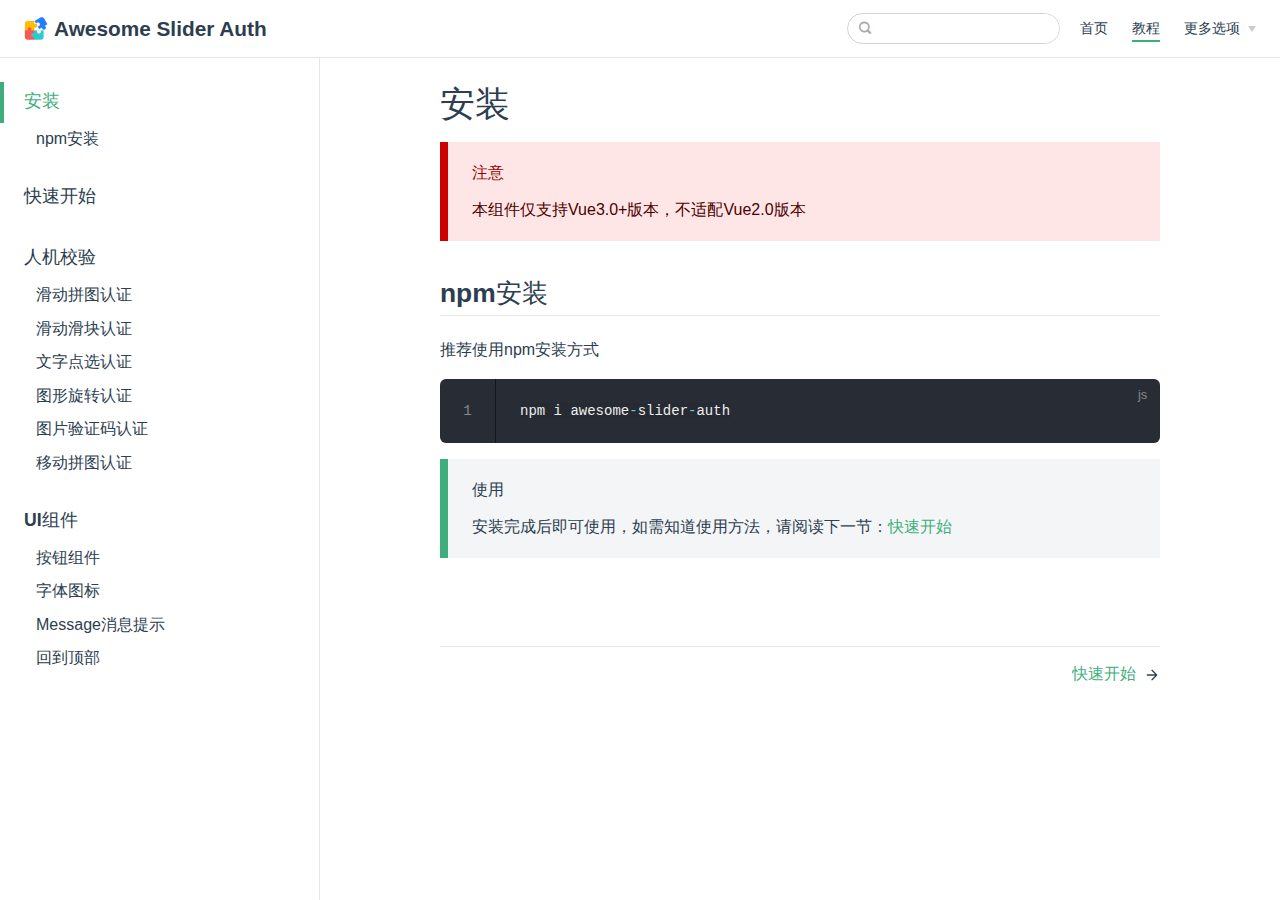
==== commit fbec1495: "2.1.0" ====
--- a/document/index.html
+++ b/document/index.html
@@ -5,20 +5,20 @@
     <meta name="viewport" content="width=device-width,initial-scale=1">
     <title>安装 | Awesome Slider Auth</title>
     <meta name="description" content="AwesomeSliderAuth组件库说明文档">
-    <link rel="stylesheet" href="/assets/style.1c6abb67.css">
-    <link rel="modulepreload" href="/assets/Home.3d71e032.js">
-    <link rel="modulepreload" href="/assets/app.87e37dea.js">
-    <link rel="modulepreload" href="/assets/document_index.md.723a0539.lean.js">
-    <link rel="modulepreload" href="/assets/app.87e37dea.js">
+    <link rel="stylesheet" href="/assets/style.9245866e.css">
+    <link rel="modulepreload" href="/assets/Home.5a431786.js">
+    <link rel="modulepreload" href="/assets/app.aedebf93.js">
+    <link rel="modulepreload" href="/assets/document_index.md.7a06d6ee.lean.js">
+    <link rel="modulepreload" href="/assets/app.aedebf93.js">
     <link rel="icon" href="/linktolink.png">
     <meta name="twitter:title" content="安装 | Awesome Slider Auth">
     <meta property="og:title" content="安装 | Awesome Slider Auth">
   </head>
   <body>
-    <div id="app"><!--[--><!--[--><div class="theme"><header class="nav-bar" data-v-675d8756><div class="sidebar-button" data-v-675d8756><svg class="icon" xmlns="http://www.w3.org/2000/svg" aria-hidden="true" role="img" viewBox="0 0 448 512"><path fill="currentColor" d="M436 124H12c-6.627 0-12-5.373-12-12V80c0-6.627 5.373-12 12-12h424c6.627 0 12 5.373 12 12v32c0 6.627-5.373 12-12 12zm0 160H12c-6.627 0-12-5.373-12-12v-32c0-6.627 5.373-12 12-12h424c6.627 0 12 5.373 12 12v32c0 6.627-5.373 12-12 12zm0 160H12c-6.627 0-12-5.373-12-12v-32c0-6.627 5.373-12 12-12h424c6.627 0 12 5.373 12 12v32c0 6.627-5.373 12-12 12z" class></path></svg></div><a class="nav-bar-title" href="/" aria-label="Awesome Slider Auth, back to home" data-v-675d8756 data-v-4a583abe><img class="logo" src="/logo.png" alt="Logo" data-v-4a583abe> Awesome Slider Auth</a><div class="flex-grow" data-v-675d8756></div><div class="nav" data-v-675d8756><nav class="nav-links" data-v-675d8756 data-v-eab3edfe><!--[--><div class="item" data-v-eab3edfe><div class="nav-link" data-v-eab3edfe data-v-b8818f8c><a class="item" href="/" data-v-b8818f8c>首页 <!----></a></div></div><div class="item" data-v-eab3edfe><div class="nav-link" data-v-eab3edfe data-v-b8818f8c><a class="item active" href="/document/" data-v-b8818f8c>教程 <!----></a></div></div><div class="item" data-v-eab3edfe><div class="nav-dropdown-link" data-v-eab3edfe data-v-56bf3a3f><button class="button" data-v-56bf3a3f><span class="button-text" data-v-56bf3a3f>更多选项</span><span class="right button-arrow" data-v-56bf3a3f></span></button><ul class="dialog" data-v-56bf3a3f><!--[--><li class="dialog-item" data-v-56bf3a3f><div class="nav-dropdown-link-item" data-v-56bf3a3f data-v-bbc27490><a class="item isExternal" href="https://github.com/Traeric/awesome-slider-auth" target="_blank" rel="noopener noreferrer" data-v-bbc27490><span class="arrow" data-v-bbc27490></span><span class="text" data-v-bbc27490>项目地址</span><span class="icon" data-v-bbc27490><svg class="icon outbound" xmlns="http://www.w3.org/2000/svg" aria-hidden="true" x="0px" y="0px" viewbox="0 0 100 100" width="15" height="15" data-v-bbc27490><path fill="currentColor" d="M18.8,85.1h56l0,0c2.2,0,4-1.8,4-4v-32h-8v28h-48v-48h28v-8h-32l0,0c-2.2,0-4,1.8-4,4v56C14.8,83.3,16.6,85.1,18.8,85.1z"></path><polygon fill="currentColor" points="45.7,48.7 51.3,54.3 77.2,28.5 77.2,37.2 85.2,37.2 85.2,14.9 62.8,14.9 62.8,22.9 71.5,22.9"></polygon></svg></span></a></div></li><li class="dialog-item" data-v-56bf3a3f><div class="nav-dropdown-link-item" data-v-56bf3a3f data-v-bbc27490><a class="item isExternal" href="https://github.com/Traeric" target="_blank" rel="noopener noreferrer" data-v-bbc27490><span class="arrow" data-v-bbc27490></span><span class="text" data-v-bbc27490>关注作者</span><span class="icon" data-v-bbc27490><svg class="icon outbound" xmlns="http://www.w3.org/2000/svg" aria-hidden="true" x="0px" y="0px" viewbox="0 0 100 100" width="15" height="15" data-v-bbc27490><path fill="currentColor" d="M18.8,85.1h56l0,0c2.2,0,4-1.8,4-4v-32h-8v28h-48v-48h28v-8h-32l0,0c-2.2,0-4,1.8-4,4v56C14.8,83.3,16.6,85.1,18.8,85.1z"></path><polygon fill="currentColor" points="45.7,48.7 51.3,54.3 77.2,28.5 77.2,37.2 85.2,37.2 85.2,14.9 62.8,14.9 62.8,22.9 71.5,22.9"></polygon></svg></span></a></div></li><!--]--></ul></div></div><!--]--><!----><!----></nav></div><!--[--><!--[--><div class="code-search-bar"><input class="code-search-input" value><i class="code-search-btn">搜索</i><ul class="code-search-words"><!--[--><!--]--></ul></div><!--]--><!--]--></header><aside class="sidebar" data-v-83e92a68><nav class="nav-links nav" data-v-83e92a68 data-v-eab3edfe><!--[--><div class="item" data-v-eab3edfe><div class="nav-link" data-v-eab3edfe data-v-b8818f8c><a class="item" href="/" data-v-b8818f8c>首页 <!----></a></div></div><div class="item" data-v-eab3edfe><div class="nav-link" data-v-eab3edfe data-v-b8818f8c><a class="item active" href="/document/" data-v-b8818f8c>教程 <!----></a></div></div><div class="item" data-v-eab3edfe><div class="nav-dropdown-link" data-v-eab3edfe data-v-56bf3a3f><button class="button" data-v-56bf3a3f><span class="button-text" data-v-56bf3a3f>更多选项</span><span class="right button-arrow" data-v-56bf3a3f></span></button><ul class="dialog" data-v-56bf3a3f><!--[--><li class="dialog-item" data-v-56bf3a3f><div class="nav-dropdown-link-item" data-v-56bf3a3f data-v-bbc27490><a class="item isExternal" href="https://github.com/Traeric/awesome-slider-auth" target="_blank" rel="noopener noreferrer" data-v-bbc27490><span class="arrow" data-v-bbc27490></span><span class="text" data-v-bbc27490>项目地址</span><span class="icon" data-v-bbc27490><svg class="icon outbound" xmlns="http://www.w3.org/2000/svg" aria-hidden="true" x="0px" y="0px" viewbox="0 0 100 100" width="15" height="15" data-v-bbc27490><path fill="currentColor" d="M18.8,85.1h56l0,0c2.2,0,4-1.8,4-4v-32h-8v28h-48v-48h28v-8h-32l0,0c-2.2,0-4,1.8-4,4v56C14.8,83.3,16.6,85.1,18.8,85.1z"></path><polygon fill="currentColor" points="45.7,48.7 51.3,54.3 77.2,28.5 77.2,37.2 85.2,37.2 85.2,14.9 62.8,14.9 62.8,22.9 71.5,22.9"></polygon></svg></span></a></div></li><li class="dialog-item" data-v-56bf3a3f><div class="nav-dropdown-link-item" data-v-56bf3a3f data-v-bbc27490><a class="item isExternal" href="https://github.com/Traeric" target="_blank" rel="noopener noreferrer" data-v-bbc27490><span class="arrow" data-v-bbc27490></span><span class="text" data-v-bbc27490>关注作者</span><span class="icon" data-v-bbc27490><svg class="icon outbound" xmlns="http://www.w3.org/2000/svg" aria-hidden="true" x="0px" y="0px" viewbox="0 0 100 100" width="15" height="15" data-v-bbc27490><path fill="currentColor" d="M18.8,85.1h56l0,0c2.2,0,4-1.8,4-4v-32h-8v28h-48v-48h28v-8h-32l0,0c-2.2,0-4,1.8-4,4v56C14.8,83.3,16.6,85.1,18.8,85.1z"></path><polygon fill="currentColor" points="45.7,48.7 51.3,54.3 77.2,28.5 77.2,37.2 85.2,37.2 85.2,14.9 62.8,14.9 62.8,22.9 71.5,22.9"></polygon></svg></span></a></div></li><!--]--></ul></div></div><!--]--><!----><!----></nav><!--[--><!--]--><ul class="sidebar-links" data-v-83e92a68><!--[--><li class="sidebar-link"><a class="sidebar-link-item active" href="/document/">安装</a><ul class="sidebar-links"><li class="sidebar-link"><a class="sidebar-link-item" href="#npm安装">npm安装</a><!----></li></ul></li><li class="sidebar-link"><a class="sidebar-link-item" href="/document/quick_start/">快速开始</a><!----></li><li class="sidebar-link"><p class="sidebar-link-item">人机校验</p><ul class="sidebar-links"><li class="sidebar-link"><a class="sidebar-link-item" href="/document/slider/puzzle_slider/">滑动拼图认证</a><!----></li><li class="sidebar-link"><a class="sidebar-link-item" href="/document/slider/simple_slider/">滑动滑块认证</a><!----></li><li class="sidebar-link"><a class="sidebar-link-item" href="/document/slider/text_slider/">文字点选认证</a><!----></li><li class="sidebar-link"><a class="sidebar-link-item" href="/document/slider/rotate_slider/">图形旋转认证</a><!----></li><li class="sidebar-link"><a class="sidebar-link-item" href="/document/slider/picture_captcha/">图片验证码认证</a><!----></li></ul></li><li class="sidebar-link"><p class="sidebar-link-item">UI组件</p><ul class="sidebar-links"><li class="sidebar-link"><a class="sidebar-link-item" href="/document/ui/button/">按钮组件</a><!----></li><li class="sidebar-link"><a class="sidebar-link-item" href="/document/ui/font_icons/">字体图标</a><!----></li><li class="sidebar-link"><a class="sidebar-link-item" href="/document/ui/message/">Message消息提示</a><!----></li></ul></li><!--]--></ul><!--[--><!--]--></aside><!-- TODO: make this button accessible --><div class="sidebar-mask"></div><main class="page" data-v-7eddb2c4><div class="container" data-v-7eddb2c4><!--[--><!--]--><div style="position:relative;" class="content" data-v-7eddb2c4><div><h1 id="安装" tabindex="-1">安装 <a class="header-anchor" href="#安装" aria-hidden="true">#</a></h1><div class="danger custom-block"><p class="custom-block-title">注意</p><p>本组件仅支持Vue3.0+版本，不适配Vue2.0版本</p></div><h2 id="npm安装" tabindex="-1">npm安装 <a class="header-anchor" href="#npm安装" aria-hidden="true">#</a></h2><p>推荐使用npm安装方式</p><div class="language-js line-numbers-mode"><pre><code>npm i awesome<span class="token operator">-</span>slider<span class="token operator">-</span>auth
+    <div id="app"><!--[--><!--[--><div class="theme"><header class="nav-bar" data-v-675d8756><div class="sidebar-button" data-v-675d8756><svg class="icon" xmlns="http://www.w3.org/2000/svg" aria-hidden="true" role="img" viewBox="0 0 448 512"><path fill="currentColor" d="M436 124H12c-6.627 0-12-5.373-12-12V80c0-6.627 5.373-12 12-12h424c6.627 0 12 5.373 12 12v32c0 6.627-5.373 12-12 12zm0 160H12c-6.627 0-12-5.373-12-12v-32c0-6.627 5.373-12 12-12h424c6.627 0 12 5.373 12 12v32c0 6.627-5.373 12-12 12zm0 160H12c-6.627 0-12-5.373-12-12v-32c0-6.627 5.373-12 12-12h424c6.627 0 12 5.373 12 12v32c0 6.627-5.373 12-12 12z" class></path></svg></div><a class="nav-bar-title" href="/" aria-label="Awesome Slider Auth, back to home" data-v-675d8756 data-v-4a583abe><img class="logo" src="/logo.png" alt="Logo" data-v-4a583abe> Awesome Slider Auth</a><div class="flex-grow" data-v-675d8756></div><div class="nav" data-v-675d8756><nav class="nav-links" data-v-675d8756 data-v-eab3edfe><!--[--><div class="item" data-v-eab3edfe><div class="nav-link" data-v-eab3edfe data-v-b8818f8c><a class="item" href="/" data-v-b8818f8c>首页 <!----></a></div></div><div class="item" data-v-eab3edfe><div class="nav-link" data-v-eab3edfe data-v-b8818f8c><a class="item active" href="/document/" data-v-b8818f8c>教程 <!----></a></div></div><div class="item" data-v-eab3edfe><div class="nav-dropdown-link" data-v-eab3edfe data-v-56bf3a3f><button class="button" data-v-56bf3a3f><span class="button-text" data-v-56bf3a3f>更多选项</span><span class="right button-arrow" data-v-56bf3a3f></span></button><ul class="dialog" data-v-56bf3a3f><!--[--><li class="dialog-item" data-v-56bf3a3f><div class="nav-dropdown-link-item" data-v-56bf3a3f data-v-bbc27490><a class="item isExternal" href="https://github.com/Traeric/awesome-slider-auth" target="_blank" rel="noopener noreferrer" data-v-bbc27490><span class="arrow" data-v-bbc27490></span><span class="text" data-v-bbc27490>项目地址</span><span class="icon" data-v-bbc27490><svg class="icon outbound" xmlns="http://www.w3.org/2000/svg" aria-hidden="true" x="0px" y="0px" viewbox="0 0 100 100" width="15" height="15" data-v-bbc27490><path fill="currentColor" d="M18.8,85.1h56l0,0c2.2,0,4-1.8,4-4v-32h-8v28h-48v-48h28v-8h-32l0,0c-2.2,0-4,1.8-4,4v56C14.8,83.3,16.6,85.1,18.8,85.1z"></path><polygon fill="currentColor" points="45.7,48.7 51.3,54.3 77.2,28.5 77.2,37.2 85.2,37.2 85.2,14.9 62.8,14.9 62.8,22.9 71.5,22.9"></polygon></svg></span></a></div></li><li class="dialog-item" data-v-56bf3a3f><div class="nav-dropdown-link-item" data-v-56bf3a3f data-v-bbc27490><a class="item isExternal" href="https://github.com/Traeric" target="_blank" rel="noopener noreferrer" data-v-bbc27490><span class="arrow" data-v-bbc27490></span><span class="text" data-v-bbc27490>关注作者</span><span class="icon" data-v-bbc27490><svg class="icon outbound" xmlns="http://www.w3.org/2000/svg" aria-hidden="true" x="0px" y="0px" viewbox="0 0 100 100" width="15" height="15" data-v-bbc27490><path fill="currentColor" d="M18.8,85.1h56l0,0c2.2,0,4-1.8,4-4v-32h-8v28h-48v-48h28v-8h-32l0,0c-2.2,0-4,1.8-4,4v56C14.8,83.3,16.6,85.1,18.8,85.1z"></path><polygon fill="currentColor" points="45.7,48.7 51.3,54.3 77.2,28.5 77.2,37.2 85.2,37.2 85.2,14.9 62.8,14.9 62.8,22.9 71.5,22.9"></polygon></svg></span></a></div></li><!--]--></ul></div></div><!--]--><!----><!----></nav></div><!--[--><!--[--><div class="code-search-bar"><input class="code-search-input" value><i class="code-search-btn">搜索</i><ul class="code-search-words"><!--[--><!--]--></ul></div><!----><!--]--><!--]--></header><aside class="sidebar" data-v-83e92a68><nav class="nav-links nav" data-v-83e92a68 data-v-eab3edfe><!--[--><div class="item" data-v-eab3edfe><div class="nav-link" data-v-eab3edfe data-v-b8818f8c><a class="item" href="/" data-v-b8818f8c>首页 <!----></a></div></div><div class="item" data-v-eab3edfe><div class="nav-link" data-v-eab3edfe data-v-b8818f8c><a class="item active" href="/document/" data-v-b8818f8c>教程 <!----></a></div></div><div class="item" data-v-eab3edfe><div class="nav-dropdown-link" data-v-eab3edfe data-v-56bf3a3f><button class="button" data-v-56bf3a3f><span class="button-text" data-v-56bf3a3f>更多选项</span><span class="right button-arrow" data-v-56bf3a3f></span></button><ul class="dialog" data-v-56bf3a3f><!--[--><li class="dialog-item" data-v-56bf3a3f><div class="nav-dropdown-link-item" data-v-56bf3a3f data-v-bbc27490><a class="item isExternal" href="https://github.com/Traeric/awesome-slider-auth" target="_blank" rel="noopener noreferrer" data-v-bbc27490><span class="arrow" data-v-bbc27490></span><span class="text" data-v-bbc27490>项目地址</span><span class="icon" data-v-bbc27490><svg class="icon outbound" xmlns="http://www.w3.org/2000/svg" aria-hidden="true" x="0px" y="0px" viewbox="0 0 100 100" width="15" height="15" data-v-bbc27490><path fill="currentColor" d="M18.8,85.1h56l0,0c2.2,0,4-1.8,4-4v-32h-8v28h-48v-48h28v-8h-32l0,0c-2.2,0-4,1.8-4,4v56C14.8,83.3,16.6,85.1,18.8,85.1z"></path><polygon fill="currentColor" points="45.7,48.7 51.3,54.3 77.2,28.5 77.2,37.2 85.2,37.2 85.2,14.9 62.8,14.9 62.8,22.9 71.5,22.9"></polygon></svg></span></a></div></li><li class="dialog-item" data-v-56bf3a3f><div class="nav-dropdown-link-item" data-v-56bf3a3f data-v-bbc27490><a class="item isExternal" href="https://github.com/Traeric" target="_blank" rel="noopener noreferrer" data-v-bbc27490><span class="arrow" data-v-bbc27490></span><span class="text" data-v-bbc27490>关注作者</span><span class="icon" data-v-bbc27490><svg class="icon outbound" xmlns="http://www.w3.org/2000/svg" aria-hidden="true" x="0px" y="0px" viewbox="0 0 100 100" width="15" height="15" data-v-bbc27490><path fill="currentColor" d="M18.8,85.1h56l0,0c2.2,0,4-1.8,4-4v-32h-8v28h-48v-48h28v-8h-32l0,0c-2.2,0-4,1.8-4,4v56C14.8,83.3,16.6,85.1,18.8,85.1z"></path><polygon fill="currentColor" points="45.7,48.7 51.3,54.3 77.2,28.5 77.2,37.2 85.2,37.2 85.2,14.9 62.8,14.9 62.8,22.9 71.5,22.9"></polygon></svg></span></a></div></li><!--]--></ul></div></div><!--]--><!----><!----></nav><!--[--><!--]--><ul class="sidebar-links" data-v-83e92a68><!--[--><li class="sidebar-link"><a class="sidebar-link-item active" href="/document/">安装</a><ul class="sidebar-links"><li class="sidebar-link"><a class="sidebar-link-item" href="#npm安装">npm安装</a><!----></li></ul></li><li class="sidebar-link"><a class="sidebar-link-item" href="/document/quick_start/">快速开始</a><!----></li><li class="sidebar-link"><p class="sidebar-link-item">人机校验</p><ul class="sidebar-links"><li class="sidebar-link"><a class="sidebar-link-item" href="/document/slider/puzzle_slider/">滑动拼图认证</a><!----></li><li class="sidebar-link"><a class="sidebar-link-item" href="/document/slider/simple_slider/">滑动滑块认证</a><!----></li><li class="sidebar-link"><a class="sidebar-link-item" href="/document/slider/text_slider/">文字点选认证</a><!----></li><li class="sidebar-link"><a class="sidebar-link-item" href="/document/slider/rotate_slider/">图形旋转认证</a><!----></li><li class="sidebar-link"><a class="sidebar-link-item" href="/document/slider/picture_captcha/">图片验证码认证</a><!----></li><li class="sidebar-link"><a class="sidebar-link-item" href="/document/slider/jigsaw_slider/">移动拼图认证</a><!----></li></ul></li><li class="sidebar-link"><p class="sidebar-link-item">UI组件</p><ul class="sidebar-links"><li class="sidebar-link"><a class="sidebar-link-item" href="/document/ui/button/">按钮组件</a><!----></li><li class="sidebar-link"><a class="sidebar-link-item" href="/document/ui/font_icons/">字体图标</a><!----></li><li class="sidebar-link"><a class="sidebar-link-item" href="/document/ui/message/">Message消息提示</a><!----></li><li class="sidebar-link"><a class="sidebar-link-item" href="/document/ui/back_top/">回到顶部</a><!----></li></ul></li><!--]--></ul><!--[--><!--]--></aside><!-- TODO: make this button accessible --><div class="sidebar-mask"></div><main class="page" data-v-7eddb2c4><div class="container" data-v-7eddb2c4><!--[--><!--]--><div style="position:relative;" class="content" data-v-7eddb2c4><div><h1 id="安装" tabindex="-1">安装 <a class="header-anchor" href="#安装" aria-hidden="true">#</a></h1><div class="danger custom-block"><p class="custom-block-title">注意</p><p>本组件仅支持Vue3.0+版本，不适配Vue2.0版本</p></div><h2 id="npm安装" tabindex="-1">npm安装 <a class="header-anchor" href="#npm安装" aria-hidden="true">#</a></h2><p>推荐使用npm安装方式</p><div class="language-js line-numbers-mode"><pre><code>npm i awesome<span class="token operator">-</span>slider<span class="token operator">-</span>auth
 </code></pre><div class="line-numbers-wrapper"><span class="line-number">1</span><br></div></div><div class="tip custom-block"><p class="custom-block-title">使用</p><p>安装完成后即可使用，如需知道使用方法，请阅读下一节：<a href="./quick_start/">快速开始</a></p></div></div></div><footer class="page-footer" data-v-7eddb2c4 data-v-fb8d84c6><div class="edit" data-v-fb8d84c6><div class="edit-link" data-v-fb8d84c6 data-v-1ed99556><!----></div></div><div class="updated" data-v-fb8d84c6><!----></div></footer><div class="next-and-prev-link" data-v-7eddb2c4 data-v-38ede35f><div class="container" data-v-38ede35f><div class="prev" data-v-38ede35f><!----></div><div class="next" data-v-38ede35f><a class="link" href="/document/quick_start/" data-v-38ede35f><span class="text" data-v-38ede35f>快速开始</span><svg xmlns="http://www.w3.org/2000/svg" viewbox="0 0 24 24" class="icon icon-next" data-v-38ede35f><path d="M19.9,12.4c0.1-0.2,0.1-0.5,0-0.8c-0.1-0.1-0.1-0.2-0.2-0.3l-7-7c-0.4-0.4-1-0.4-1.4,0s-0.4,1,0,1.4l5.3,5.3H5c-0.6,0-1,0.4-1,1s0.4,1,1,1h11.6l-5.3,5.3c-0.4,0.4-0.4,1,0,1.4c0.2,0.2,0.5,0.3,0.7,0.3s0.5-0.1,0.7-0.3l7-7C19.8,12.6,19.9,12.5,19.9,12.4z"></path></svg></a></div></div></div><!--[--><!--]--></div></main></div><!----><!--]--><!-- <Content /> make sure to include markdown outlet --><!--]--></div>
-    <script>__VP_HASH_MAP__ = JSON.parse("{\"document_index.md\":\"723a0539\",\"document_quick_start_index.md\":\"48dcb839\",\"document_slider_picture_captcha_index.md\":\"78669cf8\",\"document_slider_puzzle_slider_index.md\":\"800dd0ab\",\"document_slider_rotate_slider_index.md\":\"458acf0e\",\"document_slider_simple_slider_index.md\":\"a3aad8a3\",\"document_slider_text_slider_index.md\":\"99e42a5f\",\"document_ui_button_index.md\":\"04ff5482\",\"document_ui_font_icons_index.md\":\"2885ebd6\",\"document_ui_message_index.md\":\"572b20d3\",\"index.md\":\"8c5c6303\"}")</script>
-    <script type="module" async src="/assets/app.87e37dea.js"></script>
+    <script>__VP_HASH_MAP__ = JSON.parse("{\"document_index.md\":\"7a06d6ee\",\"document_quick_start_index.md\":\"fdffb61f\",\"document_slider_jigsaw_slider_index.md\":\"b2adbcfa\",\"document_slider_picture_captcha_index.md\":\"c14a0dbb\",\"document_slider_puzzle_slider_index.md\":\"0cd1615a\",\"document_slider_rotate_slider_index.md\":\"ce4b1588\",\"document_slider_simple_slider_index.md\":\"b179bdb6\",\"document_slider_text_slider_index.md\":\"9ede5f33\",\"document_ui_back_top_index.md\":\"7bb1edc3\",\"document_ui_button_index.md\":\"de7dca3d\",\"document_ui_font_icons_index.md\":\"f5e1a051\",\"document_ui_message_index.md\":\"17d6b421\",\"index.md\":\"451d950b\"}")</script>
+    <script type="module" async src="/assets/app.aedebf93.js"></script>
     
   </body>
 </html>--- a/assets/style.9245866e.css
+++ b/assets/style.9245866e.css
@@ -0,0 +1 @@
+.nav-bar-title{line-height:25px!important}.nav-bar-title .logo{width:25px;height:25px!important;margin:0!important}.nav-bar{z-index:2000!important}.nav-bar .nav{margin-bottom:5px!important}.code-search-btn{font-style:normal!important}.code-search-bar{border-radius:22px!important;overflow:hidden;border:1px solid #cfd4db!important;transition:border .5s!important;margin-right:20px!important}.code-search-bar-focused{border:1px solid #3eaf7c!important}.code-search-bar .code-search-words{padding:0!important}.code-search-bar .code-search-words li{border-radius:4px!important;padding:3px 10px!important;margin:0 5px!important;font-weight:bolder;color:#5d82a6}.code-search-bar .code-search-words li.focused{color:#3eaf7c}.code-search-bar .code-search-words li:first-child{margin-top:5px!important}.code-search-bar .code-search-words li:last-child{margin-bottom:5px!important}.code-search-bar .code-search-input{float:right!important;width:auto!important;height:29px!important}.code-search-bar .code-search-btn{background-color:transparent!important;color:#aaa!important;width:auto!important;font-size:14px!important;padding-left:10px!important;padding-right:0!important}.model-bind .as-row{margin:20px 0}.model-bind .as-row .as-button-wrap{margin-left:10px}.model-bind .flex{display:flex;justify-content:space-around}.icon-gather{width:100%;display:flex;flex-wrap:wrap;border-radius:4px;overflow:hidden;border-top:1px solid #dcdfe6;border-left:1px solid #dcdfe6;box-sizing:border-box}.icon-gather .icon-item{flex:auto;display:flex;flex-direction:column;align-items:center;border-bottom:1px solid #dcdfe6;border-right:1px solid #dcdfe6;padding:20px;cursor:pointer;color:#606266}.icon-gather .icon-item:hover{color:#3eaf7c;background-color:#3eaf7c1a}.icon-gather .icon-item i{font-size:22px}.icon-gather .icon-item .tips{color:#67c23a;padding-top:10px;font-size:12px}.icon-gather .icon-item .icon-text{width:100px;text-align:center}.icon-gather .icon-item i{margin-bottom:10px}code.hljs{background:#f5f7fa!important}.lib-code-run{border:1px solid #dcdfe6;border-radius:5px}.lib-code-run .tools{border-bottom:1px solid #dcdfe6;margin-bottom:0!important;padding:10px 15px}.lib-code-run .tools i{background-color:transparent;color:#409eff;font-size:20px!important}.lib-code-run .tools i:hover{color:#79bbff}.lib-code-run .model-bind{padding:10px 15px}.lib-code-run .code{border:none!important;outline:none;background-color:transparent;border-radius:0 0 5px 5px!important;overflow-y:hidden!important}.lib-code-run .language-vue{margin:0!important;border-radius:0!important}.debug[data-v-bf835584]{box-sizing:border-box;position:fixed;right:8px;bottom:8px;z-index:9999;border-radius:4px;width:74px;height:32px;color:#eee;overflow:hidden;cursor:pointer;background-color:#000000d9;transition:all .15s ease}.debug[data-v-bf835584]:hover{background-color:#000000bf}.debug.open[data-v-bf835584]{right:0;bottom:0;width:100%;height:100%;margin-top:0;border-radius:0;padding:0;overflow:scroll}@media (min-width: 512px){.debug.open[data-v-bf835584]{width:512px}}.debug.open[data-v-bf835584]:hover{background-color:#000000d9}.title[data-v-bf835584]{margin:0;padding:6px 16px;line-height:20px;font-size:13px}.block[data-v-bf835584]{margin:2px 0 0;border-top:1px solid rgba(255,255,255,.16);padding:8px 16px;font-family:Hack,monospace;font-size:13px}.block+.block[data-v-bf835584]{margin-top:8px}:root{--c-white: #ffffff;--c-white-dark: #f8f8f8;--c-black: #000000;--c-divider-light: rgba(60, 60, 67, .12);--c-divider-dark: rgba(84, 84, 88, .48);--c-text-light-1: #2c3e50;--c-text-light-2: #476582;--c-text-light-3: #90a4b7;--c-brand: #3eaf7c;--c-brand-light: #4abf8a;--font-family-base: -apple-system, BlinkMacSystemFont, "Segoe UI", Roboto, Oxygen, Ubuntu, Cantarell, "Fira Sans", "Droid Sans", "Helvetica Neue", sans-serif;--font-family-mono: source-code-pro, Menlo, Monaco, Consolas, "Courier New", monospace;--z-index-navbar: 10;--z-index-sidebar: 6;--shadow-1: 0 1px 2px rgba(0, 0, 0, .04), 0 1px 2px rgba(0, 0, 0, .06);--shadow-2: 0 3px 12px rgba(0, 0, 0, .07), 0 1px 4px rgba(0, 0, 0, .07);--shadow-3: 0 12px 32px rgba(0, 0, 0, .1), 0 2px 6px rgba(0, 0, 0, .08);--shadow-4: 0 14px 44px rgba(0, 0, 0, .12), 0 3px 9px rgba(0, 0, 0, .12);--shadow-5: 0 18px 56px rgba(0, 0, 0, .16), 0 4px 12px rgba(0, 0, 0, .16);--header-height: 3.6rem}:root{--c-divider: var(--c-divider-light);--c-text: var(--c-text-light-1);--c-text-light: var(--c-text-light-2);--c-text-lighter: var(--c-text-light-3);--c-bg: var(--c-white);--c-bg-accent: var(--c-white-dark);--code-line-height: 24px;--code-font-family: var(--font-family-mono);--code-font-size: 14px;--code-inline-bg-color: rgba(27, 31, 35, .05);--code-bg-color: #282c34}*,:before,:after{box-sizing:border-box}html{line-height:1.4;font-size:16px;-webkit-text-size-adjust:100%}body{margin:0;width:100%;min-width:320px;min-height:100vh;line-height:1.4;font-family:var(--font-family-base);font-size:16px;font-weight:400;color:var(--c-text);background-color:var(--c-bg);direction:ltr;font-synthesis:none;text-rendering:optimizeLegibility;-webkit-font-smoothing:antialiased;-moz-osx-font-smoothing:grayscale}main{display:block}h1,h2,h3,h4,h5,h6{margin:0;line-height:1.25}h1,h2,h3,h4,h5,h6,strong,b{font-weight:600}h1:hover .header-anchor,h1:focus .header-anchor,h2:hover .header-anchor,h2:focus .header-anchor,h3:hover .header-anchor,h3:focus .header-anchor,h4:hover .header-anchor,h4:focus .header-anchor,h5:hover .header-anchor,h5:focus .header-anchor,h6:hover .header-anchor,h6:focus .header-anchor{opacity:1}h1{margin-top:1.5rem;font-size:1.9rem}@media screen and (min-width: 420px){h1{font-size:2.2rem}}h2{margin-top:2.25rem;margin-bottom:1.25rem;border-bottom:1px solid var(--c-divider);padding-bottom:.3rem;line-height:1.25;font-size:1.65rem}h2+h3{margin-top:1.5rem}h3{margin-top:2rem;font-size:1.35rem}h4{font-size:1.15rem}p,ol,ul{margin:1rem 0;line-height:1.7}a,area,button,[role=button],input,label,select,summary,textarea{touch-action:manipulation}a{text-decoration:none;color:var(--c-brand)}a:hover{text-decoration:underline}a.header-anchor{float:left;margin-top:.125em;margin-left:-.87em;padding-right:.23em;font-size:.85em;opacity:0}a.header-anchor:hover,a.header-anchor:focus{text-decoration:none}figure{margin:0}img{max-width:100%}ul,ol{padding-left:1.25em}li>ul,li>ol{margin:0}table{display:block;border-collapse:collapse;margin:1rem 0;overflow-x:auto}tr{border-top:1px solid #dfe2e5}tr:nth-child(2n){background-color:#f6f8fa}th,td{border:1px solid #dfe2e5;padding:.6em 1em}blockquote{margin:1rem 0;border-left:.2rem solid #dfe2e5;padding:.25rem 0 .25rem 1rem;font-size:1rem;color:#999}blockquote>p{margin:0}form{margin:0}.theme.sidebar-open .sidebar-mask{display:block}.theme.no-navbar>h1,.theme.no-navbar>h2,.theme.no-navbar>h3,.theme.no-navbar>h4,.theme.no-navbar>h5,.theme.no-navbar>h6{margin-top:1.5rem;padding-top:0}.theme.no-navbar aside{top:0}@media screen and (min-width: 720px){.theme.no-sidebar aside{display:none}.theme.no-sidebar main{margin-left:0}}.sidebar-mask{position:fixed;z-index:2;display:none;width:100vw;height:100vh}code{margin:0;border-radius:3px;padding:.25rem .5rem;font-family:var(--code-font-family);font-size:.85em;color:var(--c-text-light);background-color:var(--code-inline-bg-color)}code .token.deleted{color:#ec5975}code .token.inserted{color:var(--c-brand)}div[class*=language-]{position:relative;margin:1rem -1.5rem;background-color:var(--code-bg-color);overflow-x:auto}li>div[class*=language-]{border-radius:6px 0 0 6px;margin:1rem -1.5rem 1rem -1.25rem;line-height:initial}@media (min-width: 420px){div[class*=language-]{margin:1rem 0;border-radius:6px}li>div[class*=language-]{margin:1rem 0;border-radius:6px}}[class*=language-] pre,[class*=language-] code{text-align:left;white-space:pre;word-spacing:normal;word-break:normal;word-wrap:normal;-moz-tab-size:4;-o-tab-size:4;tab-size:4;-webkit-hyphens:none;-moz-hyphens:none;-ms-hyphens:none;hyphens:none}[class*=language-] pre{position:relative;z-index:1;margin:0;padding:1.25rem 1.5rem;background:transparent;overflow-x:auto}[class*=language-] code{padding:0;line-height:var(--code-line-height);font-size:var(--code-font-size);color:#eee}.highlight-lines{position:absolute;top:0;bottom:0;left:0;padding:1.25rem 0;width:100%;line-height:var(--code-line-height);font-family:var(--code-font-family);font-size:var(--code-font-size);user-select:none;overflow:hidden}.highlight-lines .highlighted{background-color:#000000a8}div[class*=language-].line-numbers-mode{padding-left:3.5rem}.line-numbers-wrapper{position:absolute;top:0;bottom:0;left:0;z-index:3;border-right:1px solid rgba(0,0,0,.5);padding:1.25rem 0;width:3.5rem;text-align:center;line-height:var(--code-line-height);font-family:var(--code-font-family);font-size:var(--code-font-size);color:#888}div[class*=language-]:before{position:absolute;top:.6em;right:1em;z-index:2;font-size:.8rem;color:#888}div[class~=language-html]:before,div[class~=language-markup]:before{content:"html"}div[class~=language-md]:before,div[class~=language-markdown]:before{content:"md"}div[class~=language-css]:before{content:"css"}div[class~=language-sass]:before{content:"sass"}div[class~=language-scss]:before{content:"scss"}div[class~=language-less]:before{content:"less"}div[class~=language-stylus]:before{content:"styl"}div[class~=language-js]:before,div[class~=language-javascript]:before{content:"js"}div[class~=language-ts]:before,div[class~=language-typescript]:before{content:"ts"}div[class~=language-json]:before{content:"json"}div[class~=language-rb]:before,div[class~=language-ruby]:before{content:"rb"}div[class~=language-py]:before,div[class~=language-python]:before{content:"py"}div[class~=language-sh]:before,div[class~=language-bash]:before{content:"sh"}div[class~=language-php]:before{content:"php"}div[class~=language-go]:before{content:"go"}div[class~=language-rust]:before{content:"rust"}div[class~=language-java]:before{content:"java"}div[class~=language-c]:before{content:"c"}div[class~=language-yaml]:before{content:"yaml"}div[class~=language-dockerfile]:before{content:"dockerfile"}div[class~=language-vue]:before{content:"vue"}.token.comment,.token.block-comment,.token.prolog,.token.doctype,.token.cdata{color:#999}.token.punctuation{color:#ccc}.token.tag,.token.attr-name,.token.namespace,.token.deleted{color:#e2777a}.token.function-name{color:#6196cc}.token.boolean,.token.number,.token.function{color:#f08d49}.token.property,.token.class-name,.token.constant,.token.symbol{color:#f8c555}.token.selector,.token.important,.token.atrule,.token.keyword,.token.builtin{color:#cc99cd}.token.string,.token.char,.token.attr-value,.token.regex,.token.variable{color:#7ec699}.token.operator,.token.entity,.token.url{color:#67cdcc}.token.important,.token.bold{font-weight:bold}.token.italic{font-style:italic}.token.entity{cursor:help}.token.inserted{color:green}.custom-block.tip,.custom-block.info,.custom-block.warning,.custom-block.danger{margin:1rem 0;border-left:.5rem solid;padding:.1rem 1.5rem;overflow-x:auto}.custom-block.tip{background-color:#f3f5f7;border-color:var(--c-brand)}.custom-block.info{background-color:#f3f5f7;border-color:var(--c-text-light-2)}.custom-block.warning{border-color:#e7c000;color:#6b5900;background-color:#ffe5644d}.custom-block.warning .custom-block-title{color:#b29400}.custom-block.warning a{color:var(--c-text)}.custom-block.danger{border-color:#c00;color:#4d0000;background-color:#ffe6e6}.custom-block.danger .custom-block-title{color:#900}.custom-block.danger a{color:var(--c-text)}.custom-block.details{position:relative;display:block;border-radius:2px;margin:1.6em 0;padding:1.6em;background-color:#eee}.custom-block.details h4{margin-top:0}.custom-block.details figure:last-child,.custom-block.details p:last-child{margin-bottom:0;padding-bottom:0}.custom-block.details summary{outline:none;cursor:pointer}.custom-block-title{margin-bottom:-.4rem;font-weight:600}.sidebar-links{margin:0;padding:0;list-style:none}.sidebar-link-item{display:block;margin:0;border-left:.25rem solid transparent;color:var(--c-text)}a.sidebar-link-item:hover{text-decoration:none;color:var(--c-brand)}a.sidebar-link-item.active{color:var(--c-brand)}.sidebar>.sidebar-links{padding:.75rem 0 5rem}@media (min-width: 720px){.sidebar>.sidebar-links{padding:1.5rem 0}}.sidebar>.sidebar-links>.sidebar-link+.sidebar-link{padding-top:.5rem}@media (min-width: 720px){.sidebar>.sidebar-links>.sidebar-link+.sidebar-link{padding-top:1.25rem}}.sidebar>.sidebar-links>.sidebar-link>.sidebar-link-item{padding:.35rem 1.5rem .35rem 1.25rem;font-size:1.1rem;font-weight:700}.sidebar>.sidebar-links>.sidebar-link>a.sidebar-link-item.active{border-left-color:var(--c-brand);font-weight:600}.sidebar>.sidebar-links>.sidebar-link>.sidebar-links>.sidebar-link>.sidebar-link-item{display:block;padding:.35rem 1.5rem .35rem 2rem;line-height:1.4;font-size:1rem;font-weight:400}.sidebar>.sidebar-links>.sidebar-link>.sidebar-links>.sidebar-link>a.sidebar-link-item.active{border-left-color:var(--c-brand);font-weight:600}.sidebar>.sidebar-links>.sidebar-link>.sidebar-links>.sidebar-link>.sidebar-links>.sidebar-link>.sidebar-link-item{display:block;padding:.3rem 1.5rem .3rem 3rem;line-height:1.4;font-size:.9rem;font-weight:400}.sidebar>.sidebar-links>.sidebar-link>.sidebar-links>.sidebar-link>.sidebar-links>.sidebar-link>.sidebar-links>.sidebar-link>.sidebar-link-item{display:block;padding:.3rem 1.5rem .3rem 4rem;line-height:1.4;font-size:.9rem;font-weight:400}.nav-bar-title[data-v-4a583abe]{font-size:1.3rem;font-weight:600;color:var(--c-text)}.nav-bar-title[data-v-4a583abe]:hover{text-decoration:none}.logo[data-v-4a583abe]{margin-right:.75rem;height:1.3rem;vertical-align:bottom}.icon.outbound{position:relative;top:-1px;display:inline-block;vertical-align:middle;color:var(--c-text-lighter)}.item[data-v-b8818f8c]{display:block;padding:0 1.5rem;line-height:36px;font-size:1rem;font-weight:600;color:var(--c-text);white-space:nowrap}.item[data-v-b8818f8c]:hover,.item.active[data-v-b8818f8c]{text-decoration:none;color:var(--c-brand)}.item.external[data-v-b8818f8c]:hover{border-bottom-color:transparent;color:var(--c-text)}@media (min-width: 720px){.item[data-v-b8818f8c]{border-bottom:2px solid transparent;padding:0;line-height:24px;font-size:.9rem;font-weight:500}.item[data-v-b8818f8c]:hover,.item.active[data-v-b8818f8c]{border-bottom-color:var(--c-brand);color:var(--c-text)}}.item[data-v-bbc27490]{display:block;padding:0 1.5rem 0 2.5rem;line-height:32px;font-size:.9rem;font-weight:500;color:var(--c-text);white-space:nowrap}@media (min-width: 720px){.item[data-v-bbc27490]{padding:0 24px 0 12px;line-height:32px;font-size:.85rem;font-weight:500;color:var(--c-text);white-space:nowrap}.item.active .arrow[data-v-bbc27490]{opacity:1}}.item[data-v-bbc27490]:hover,.item.active[data-v-bbc27490]{text-decoration:none;color:var(--c-brand)}.item.external[data-v-bbc27490]:hover{border-bottom-color:transparent;color:var(--c-text)}@media (min-width: 720px){.arrow[data-v-bbc27490]{display:inline-block;margin-right:8px;border-top:6px solid #ccc;border-right:4px solid transparent;border-bottom:0;border-left:4px solid transparent;vertical-align:middle;opacity:0;transform:translateY(-2px) rotate(-90deg)}}.nav-dropdown-link[data-v-56bf3a3f]{position:relative;height:36px;overflow:hidden;cursor:pointer}@media (min-width: 720px){.nav-dropdown-link[data-v-56bf3a3f]{height:auto;overflow:visible}.nav-dropdown-link:hover .dialog[data-v-56bf3a3f]{display:block}}.nav-dropdown-link.open[data-v-56bf3a3f]{height:auto}.button[data-v-56bf3a3f]{display:block;border:0;padding:0 1.5rem;width:100%;text-align:left;line-height:36px;font-family:var(--font-family-base);font-size:1rem;font-weight:600;color:var(--c-text);white-space:nowrap;background-color:transparent;cursor:pointer}.button[data-v-56bf3a3f]:focus{outline:0}@media (min-width: 720px){.button[data-v-56bf3a3f]{border-bottom:2px solid transparent;padding:0;line-height:24px;font-size:.9rem;font-weight:500}}.button-arrow[data-v-56bf3a3f]{display:inline-block;margin-top:-1px;margin-left:8px;border-top:6px solid #ccc;border-right:4px solid transparent;border-bottom:0;border-left:4px solid transparent;vertical-align:middle}.button-arrow.right[data-v-56bf3a3f]{transform:rotate(-90deg)}@media (min-width: 720px){.button-arrow.right[data-v-56bf3a3f]{transform:rotate(0)}}.dialog[data-v-56bf3a3f]{margin:0;padding:0;list-style:none}@media (min-width: 720px){.dialog[data-v-56bf3a3f]{display:none;position:absolute;top:26px;right:-8px;border-radius:6px;padding:12px 0;min-width:128px;background-color:var(--c-bg);box-shadow:var(--shadow-3)}}.nav-links[data-v-eab3edfe]{padding:.75rem 0;border-bottom:1px solid var(--c-divider)}@media (min-width: 720px){.nav-links[data-v-eab3edfe]{display:flex;padding:6px 0 0;align-items:center;border-bottom:0}.item+.item[data-v-eab3edfe]{padding-left:24px}}.sidebar-button{position:absolute;top:.6rem;left:1rem;display:none;padding:.6rem;cursor:pointer}.sidebar-button .icon{display:block;width:1.25rem;height:1.25rem}@media screen and (max-width: 719px){.sidebar-button{display:block}}.nav-bar[data-v-675d8756]{position:fixed;top:0;right:0;left:0;z-index:var(--z-index-navbar);display:flex;justify-content:space-between;align-items:center;border-bottom:1px solid var(--c-divider);padding:.7rem 1.5rem .7rem 4rem;height:var(--header-height);background-color:var(--c-bg)}@media (min-width: 720px){.nav-bar[data-v-675d8756]{padding:.7rem 1.5rem}}.flex-grow[data-v-675d8756]{flex-grow:1}.nav[data-v-675d8756]{display:none}@media (min-width: 720px){.nav[data-v-675d8756]{display:block}}.sidebar[data-v-83e92a68]{position:fixed;top:var(--header-height);bottom:0;left:0;z-index:var(--z-index-sidebar);border-right:1px solid var(--c-divider);width:16.4rem;background-color:var(--c-bg);overflow-y:auto;transform:translate(-100%);transition:transform .25s ease}@media (min-width: 720px){.sidebar[data-v-83e92a68]{transform:translate(0)}}@media (min-width: 960px){.sidebar[data-v-83e92a68]{width:20rem}}.sidebar.open[data-v-83e92a68]{transform:translate(0)}.nav[data-v-83e92a68]{display:block}@media (min-width: 720px){.nav[data-v-83e92a68]{display:none}}.link[data-v-1ed99556]{display:inline-block;font-size:1rem;font-weight:500;color:var(--c-text-light)}.link[data-v-1ed99556]:hover{text-decoration:none;color:var(--c-brand)}.icon[data-v-1ed99556]{margin-left:4px}.last-updated[data-v-5797b537]{display:inline-block;margin:0;line-height:1.4;font-size:.9rem;color:var(--c-text-light)}@media (min-width: 960px){.last-updated[data-v-5797b537]{font-size:1rem}}.prefix[data-v-5797b537]{display:inline-block;font-weight:500}.datetime[data-v-5797b537]{display:inline-block;margin-left:6px;font-weight:400}.page-footer[data-v-fb8d84c6]{padding-top:1rem;padding-bottom:1rem;overflow:auto}@media (min-width: 960px){.page-footer[data-v-fb8d84c6]{display:flex;justify-content:space-between;align-items:center}}.updated[data-v-fb8d84c6]{padding-top:4px}@media (min-width: 960px){.updated[data-v-fb8d84c6]{padding-top:0}}.next-and-prev-link[data-v-38ede35f]{padding-top:1rem}.container[data-v-38ede35f]{display:flex;justify-content:space-between;border-top:1px solid var(--c-divider);padding-top:1rem}.prev[data-v-38ede35f],.next[data-v-38ede35f]{display:flex;flex-shrink:0;width:50%}.prev[data-v-38ede35f]{justify-content:flex-start;padding-right:12px}.next[data-v-38ede35f]{justify-content:flex-end;padding-left:12px}.link[data-v-38ede35f]{display:inline-flex;align-items:center;max-width:100%;font-size:1rem;font-weight:500}.text[data-v-38ede35f]{display:block;white-space:nowrap;overflow:hidden;text-overflow:ellipsis}.icon[data-v-38ede35f]{display:block;flex-shrink:0;width:16px;height:16px;fill:var(--c-text);transform:translateY(1px)}.icon-prev[data-v-38ede35f]{margin-right:8px}.icon-next[data-v-38ede35f]{margin-left:8px}.page[data-v-7eddb2c4]{padding-top:var(--header-height)}@media (min-width: 720px){.page[data-v-7eddb2c4]{margin-left:16.4rem}}@media (min-width: 960px){.page[data-v-7eddb2c4]{margin-left:20rem}}.container[data-v-7eddb2c4]{margin:0 auto;padding:0 1.5rem 4rem;max-width:48rem}.content[data-v-7eddb2c4]{padding-bottom:1.5rem}@media (max-width: 420px){.content[data-v-7eddb2c4]{clear:both}}#ads-container{margin:0 auto}@media (min-width: 420px){#ads-container{position:relative;right:0;float:right;margin:-8px -8px 24px 24px;width:146px}}@media (max-width: 420px){#ads-container{height:105px;margin:1.75rem 0}}@media (min-width: 1400px){#ads-container{position:fixed;right:8px;bottom:8px}}@font-face{font-family:"iconfont";src:url(/assets/iconfont.9a716402.woff2?t=1638074144276) format("woff2"),url(/assets/iconfont.9b7e65ac.woff?t=1638074144276) format("woff"),url(/assets/iconfont.47dedf2b.ttf?t=1638074144276) format("truetype")}.iconfont{font-family:"iconfont"!important;font-size:16px;font-style:normal;-webkit-font-smoothing:antialiased;-moz-osx-font-smoothing:grayscale}.icon-ictotop:before{content:"\e652"}.icon-ico-to-top:before{content:"\e616"}.icon-bxs-to-top:before{content:"\e6e0"}.icon-zhongxinzhihang:before{content:"\e60a"}.icon-zhihang:before{content:"\e64f"}.icon-zhongxinzhihangdingshirenwu:before{content:"\e60b"}.icon-zhongxinzhihang1:before{content:"\e7b2"}.icon-fuzhiwenjian:before{content:"\e603"}.icon-fuzhi:before{content:"\e697"}.icon-fuzhi1:before{content:"\ec7a"}.icon-yuanma:before{content:"\e6dc"}.icon-yuanma1:before{content:"\e86c"}.icon-view_source_black:before{content:"\e611"}.icon-yuanma2:before{content:"\e663"}.icon-source-code:before{content:"\e879"}.icon-info:before{content:"\e6f5"}.icon-error:before{content:"\e6ea"}.icon-warn:before{content:"\e6d1"}.icon-success:before{content:"\e60c"}.icon-sousuo1:before{content:"\e605"}.icon-sousuo2:before{content:"\e7b7"}.icon-search:before{content:"\e608"}.icon-sousuo:before{content:"\e63d"}.icon-shuaxin:before{content:"\e650"}.icon-shuaxin1:before{content:"\e6d8"}.icon-shuaxin2:before{content:"\e651"}.icon-renzheng:before{content:"\e60f"}.icon-renzhengguanli:before{content:"\e610"}.icon-tongyirenzheng-copy:before{content:"\e65b"}.icon-shimingrenzheng:before{content:"\e65c"}.icon-renzhengchaxun:before{content:"\e666"}.icon-jiazaizhong:before{content:"\e607"}.icon-jiazaizhong1:before{content:"\e6ab"}.icon-jiazaizhong2:before{content:"\e6ac"}.icon-jiazaizhong3:before{content:"\e6ad"}.icon-jiazaizhong4:before{content:"\e6b0"}.icon-loading:before{content:"\e600"}.icon-jiazaizhong5:before{content:"\e649"}.icon-top:before{content:"\e602"}.icon-zhifuchenggong:before{content:"\e601"}.icon-wancheng:before{content:"\e606"}.icon-star-circle:before{content:"\e85f"}.icon-Star:before{content:"\ebe1"}.icon-chenggong:before{content:"\e63e"}.icon-chenggong1:before{content:"\e6cc"}.icon-icon1:before{content:"\e62f"}.icon-icon:before{content:"\e630"}.icon-shibai:before{content:"\e609"}.icon-shibai1:before{content:"\e6ce"}.icon-zuobian:before{content:"\e604"}.icon-renzhengshibai:before{content:"\e62c"}@-moz-keyframes rotate{0%{transform:rotate(0)}to{transform:rotate(359deg)}}@-webkit-keyframes rotate{0%{transform:rotate(0)}to{transform:rotate(359deg)}}@-o-keyframes rotate{0%{transform:rotate(0)}to{transform:rotate(359deg)}}@-moz-keyframes rotate{0%{transform:rotate(0)}to{transform:rotate(359deg)}}@-webkit-keyframes rotate{0%{transform:rotate(0)}to{transform:rotate(359deg)}}@-o-keyframes rotate{0%{transform:rotate(0)}to{transform:rotate(359deg)}}@keyframes rotate{0%{transform:rotate(0)}to{transform:rotate(359deg)}}.asa-refresh-panel{position:absolute;border-radius:4px;left:0;right:0;top:0;bottom:8px;z-index:1003;background-color:#eeeeeeb3;display:flex;justify-content:center;align-items:center}.asa-refresh-panel i{font-size:24px;animation:rotate .5s linear infinite;color:#67c23a}.asa-refresh{position:absolute;z-index:1002;bottom:18px;right:8px;font-size:1.2em;color:#aaa!important;cursor:pointer}.asa-refresh:hover{color:#fff!important}.asa-slider-bar{height:40px;line-height:40px;text-align:center;background-color:#f7f7f7;border:1px solid #e9e9e9;border-radius:5px;position:relative}.asa-slider-bar .asa-slider-progress{position:absolute;top:-1px;left:-1px;height:40px;background-color:#d0fbee;border:1px solid #75eeca;border-radius:5px;width:10px;z-index:100}.asa-slider-bar .asa-slider-tips{color:#a9a9a9;user-select:none;font-size:14px}.asa-slider-bar .asa-slider{height:40px;line-height:40px;text-align:center;background-color:#fff;border:1px solid #02d0bd;box-shadow:0 0 3px #02d0bd;border-radius:5px;width:60px;position:absolute;left:-1px;top:-1px;z-index:101;cursor:move}.asa-slider-bar .asa-slider i{color:#02d0bd;font-size:22px;transform:rotate(180deg);display:inline-block}.asa-slider-bar .text{color:#000}.asa-slider-bar .tips{color:#f56a00}.click-btn{width:100%;height:36px;border:1px solid #67c23a;border-radius:5px;cursor:pointer;background-color:#67c23a4d;position:relative;font-size:16px;display:flex;align-items:center;justify-content:center}.click-btn i{color:#67c23a;font-size:1.1em;vertical-align:bottom;margin-right:3px}.click-btn span{user-select:none;color:#67c23a;font-size:.875em}.click-btn:hover .auth-area{opacity:1;visibility:visible}.click-btn .auth-area{position:absolute;bottom:-1px;left:-1px;z-index:1000;opacity:0;visibility:hidden;transition:all .5s;width:calc(100% + 2px)}.as-button-wrap{--backend-color: #fff;--font-color: #000;--border-color: #000;--border-radius: 4px;--hover-backend-color: #eee;--padding: 10px 18px;--hover-font-color: #000;--hover-border-color: #000;--disabled: pointer;--opacity: 1;padding:var(--padding);background:none;border:1px solid #000;border-radius:var(--border-radius);color:var(--font-color);border-color:var(--border-color);background-color:var(--backend-color);line-height:1;font-weight:500;cursor:var(--disabled);opacity:var(--opacity)}.as-button-wrap:hover{background-color:var(--hover-backend-color);color:var(--hover-font-color);border-color:var(--hover-border-color);opacity:var(--opacity)}.as-button-wrap i{font-size:14px;vertical-align:bottom}.as-button-wrap .load-icon{display:inline-block;animation:rotate 1s linear infinite}.as-code-block-wrap{--tag-color: #f92672;--attr-color: #a6e22e;--val-color: #e6db74;--key-word-color: #8481ff;--func-color: #66d9ef;--normal-color: #f8f8f2;--tag-code-color: #f92659;--attr-code-color: #a6e22e;--number-color: #90908a;--number-border-color: #464741;--code-background-color: #272822;--base-color: #f8f8f2;background-color:var(--code-background-color);padding:5px 0;width:100%;overflow-x:auto;white-space:nowrap;color:var(--base-color)}.as-code-block-wrap .as-code-block-code-area .ascb-line{height:35px;line-height:35px}.as-code-block-wrap .as-code-block-code-area .ascb-line .ascb-number{display:inline-block;width:45px;text-align:right;margin-right:10px;user-select:none;border-right:1px solid var(--number-border-color);color:var(--number-color);padding-right:10px}.as-code-block-wrap .as-code-block-code-area .ascb-line .ascb-code{display:inline-block}.as-code-block-wrap .as-code-block-code-area .ascb-line .ascb-code .ascb-tab{margin-left:10px}.as-code-block-wrap .as-code-block-code-area .ascb-line .ascb-code .ascb-tag{color:var(--tag-color)}.as-code-block-wrap .as-code-block-code-area .ascb-line .ascb-code .ascb-attr{color:var(--attr-color)}.as-code-block-wrap .as-code-block-code-area .ascb-line .ascb-code .ascb-val{color:var(--val-color)}.as-code-block-wrap .as-code-block-code-area .ascb-line .ascb-code .ascb-key-word{color:var(--key-word-color)}.as-code-block-wrap .as-code-block-code-area .ascb-line .ascb-code .ascb-func{color:var(--func-color)}.as-code-block-wrap .as-code-block-code-area .ascb-line .ascb-code .ascb-normal{color:var(--normal-color)}.as-code-block-wrap .as-code-block-code-area .ascb-line .ascb-code .ascb-tag-code{color:var(--tag-code-color)}.as-code-block-wrap .as-code-block-code-area .ascb-line .ascb-code .ascb-attr-code{color:var(--attr-code-color)}.as-message-wrap{position:fixed;z-index:10000;left:50%;transform:translate(-50%);background-color:#fff;box-shadow:1px 1px 8px #cacaca;border-radius:5px;transition-property:opacity,transform,top;transition-duration:.4s;padding:10px 20px}.as-message-wrap i{vertical-align:center;padding-right:8px;font-size:18px}.as-message-wrap i.icon-info{color:#1890ff}.as-message-wrap i.icon-success{color:#52c41a}.as-message-wrap i.icon-warn{color:#faad14}.as-message-wrap i.icon-error{color:#f5222d}.as-message-wrap span{vertical-align:center;font-size:14px;color:#606266;display:inline-block}.as-message-info{min-width:300px;background-color:#f4f4f5;box-shadow:none;padding:10px 20px;border:1px solid #e9e9eb}.as-message-info i.icon-info{color:#909399}.as-message-info span{color:#a2a5aa}.as-message-success{min-width:300px;background-color:#f0f9eb;box-shadow:none;padding:10px 20px;border:1px solid #e1f3d8}.as-message-success i.icon-info{color:#67c23a}.as-message-success span{color:#7cca54}.as-message-warn{min-width:300px;background-color:#fdf6ec;box-shadow:none;padding:10px 20px;border:1px solid #faecd8}.as-message-warn i.icon-info{color:#e6a23c}.as-message-warn span{color:#e7a646}.as-message-error{min-width:300px;background-color:#fef0f0;box-shadow:none;padding:10px 20px;border:1px solid #fde2e2}.as-message-error i.icon-info{color:#f56c6c}.as-message-error span{color:#f78484}.as-message-fade-enter-from,.as-message-fade-leave-to{transform:translate(-50%,-100%);opacity:0}.simple-wrap{width:100%;box-sizing:border-box;transition:all .5s}.simple-wrap .img-area{width:100%;height:9.375em;background-size:cover;margin-bottom:.625em;position:relative;overflow:hidden;border-radius:5px}.simple-wrap .img-area canvas{position:absolute;z-index:1001}.simple-wrap .img-area .puzzle-cover{z-index:1002;cursor:move}.simple-wrap .img-area img{width:100%;height:100%;user-select:none}.simple-wrap .img-area .asa-refresh-panel{bottom:0}.simple-wrap .img-area .asa-refresh{bottom:10px}.simple-wrap .slider-area{width:100%;height:2.1875em;background:linear-gradient(to right,#a0cfff,#a0cfff 0%,#ddd 0%,#ddd);position:relative;text-align:center;line-height:2.1875em}.simple-wrap .slider-area .slider-btn{height:calc(2.1875em - 2px);width:3.125em;background-color:#fff;border:1px solid #eee;position:absolute;top:0;left:0;display:flex;justify-content:center;align-items:center}.simple-wrap .slider-area .slider-btn i{font-size:1.5em;color:#e6e6e6;transform:rotate(180deg)}.simple-wrap .slider-area .slider-btn:hover,.simple-wrap .slider-area .slider-btn:active{background-color:#53a8ff;border-color:#409eff;cursor:move}.simple-wrap .slider-area .slider-btn:hover i,.simple-wrap .slider-area .slider-btn:active i{color:#fff}.simple-wrap .slider-area span{font-size:.75em;color:#fff;user-select:none}.as-rotate-slider-wrap{width:100%}.as-rotate-slider-wrap .as-rotate-slider-bg{position:relative}.as-rotate-slider-wrap .as-rotate-slider-bg .as-rotate-slider-canvas{width:100%;margin-bottom:5px;border-radius:5px}.as-rotate-slider-wrap .as-rotate-slider-bg .as-rotate-slider-rotate{position:absolute;border-radius:255px;border:2px solid #323232;box-shadow:0 0 12px #78e183 inset}.simple-wrap{width:100%;box-sizing:border-box;transition:all .5s}.simple-wrap .img-area{width:100%;height:9.375em;background-size:cover}.simple-wrap .slider-area{width:100%;height:2.1875em;position:relative;text-align:center;line-height:2.1875em}.simple-wrap .slider-area .slider-btn{height:calc(2.1875em - 2px);width:3.125em;background-color:#fff;border:1px solid #eee;position:absolute;top:0;left:0;display:flex;justify-content:center;align-items:center}.simple-wrap .slider-area .slider-btn i{font-size:1.5em;color:#e6e6e6;transform:rotate(180deg)}.simple-wrap .slider-area .slider-btn:hover,.simple-wrap .slider-area .slider-btn:active{background-color:#53a8ff;border-color:#409eff;cursor:move}.simple-wrap .slider-area .slider-btn:hover i,.simple-wrap .slider-area .slider-btn:active i{color:#fff}.simple-wrap .slider-area span{font-size:.75em;color:#fff;user-select:none}.text-slider-wrap{width:100%;box-sizing:border-box;background-color:transparent;transition:opacity .5s;position:relative;overflow:hidden}.text-slider-wrap .bg{position:relative;overflow:hidden}.text-slider-wrap .bg .bg-canvas{width:100%;border-radius:4px;overflow:hidden;margin-bottom:5px;cursor:pointer}.text-slider-wrap .bg .dot{position:absolute;color:#fff;font-size:12px!important;width:20px;height:20px;display:flex;justify-content:center;align-items:center;border-radius:50%;border:2px solid #fff;background-color:#4b5cc4;cursor:pointer}.text-slider-wrap .auth-bar{height:38px;line-height:38px;border:1px solid #e9e9e9;border-radius:4px;background-color:#f7f7f7;text-align:left;padding:0 10px}.text-slider-wrap .auth-bar .text{color:#000}.text-slider-wrap .auth-bar .tips{color:#f56a00}.text-slider-wrap .auth-bar .word{color:#000;margin-left:10px;font-weight:bolder;letter-spacing:5px}.text-slider-wrap .error-tips{position:absolute;bottom:0;left:0;height:38px;line-height:38px;width:calc(100% - 2px);border:1px solid #f56c6c;background-color:#fef0f0;border-radius:4px;color:#f56c6c;font-size:14px;display:none;text-align:center}.text-slider-wrap .error-tips i{color:#f56c6c}.as-picture-captcha-wrap{width:100%;min-width:120px}.as-picture-captcha-wrap .picture{width:100%;background-color:red;border:1px solid #eeecf1;background-color:#f9f6fd}.as-picture-captcha-wrap .refresh{font-size:12px;text-align:center;cursor:pointer;color:#67c23a;user-select:none}.as-picture-captcha-wrap .refresh:hover{color:#69d135}.jigsaw-slider-wrap{transition:opacity .5s}.jigsaw-slider-wrap .bg{border-radius:5px;background-color:#fff;margin-bottom:10px;overflow:hidden;position:relative;--back-offset: 4px;--offset-width: 0px;--offset-height: 0px}.jigsaw-slider-wrap .bg .asa-refresh{bottom:5px}.jigsaw-slider-wrap .bg .asa-refresh-panel{inset:0}.jigsaw-slider-wrap .bg .wrap{position:relative;height:100%;width:100%}.jigsaw-slider-wrap .bg .wrap .block{position:absolute;z-index:100;cursor:move;background-size:calc(var(--offset-width) * 2) calc(var(--offset-height) * 2)}.jigsaw-slider-wrap .bg .wrap .block .position{position:relative;height:100%;width:100%}.jigsaw-slider-wrap .bg .wrap .block .position:hover:after{content:"";display:block;position:absolute;height:100%;width:100%;top:0;left:0;background-color:#ffffff4d;z-index:98}.jigsaw-slider-wrap .bg .wrap .block .position .serial{position:absolute;top:5px;left:5px;height:15px;line-height:15px;text-align:center;width:15px;font-size:12px;background-color:#00000080;color:#ffffff80;border:1px solid rgba(255,255,255,.5);border-radius:50%;z-index:99;user-select:none}.jigsaw-slider-wrap .bg .wrap .left-top{top:0;left:0}.jigsaw-slider-wrap .bg .wrap .right-top{top:0;left:calc(var(--offset-width) + 2px);background-position:var(--offset-width) 0}.jigsaw-slider-wrap .bg .wrap .left-bottom{top:calc(var(--offset-height) + 2px);left:0;background-position:0 var(--offset-height)}.jigsaw-slider-wrap .bg .wrap .right-bottom{top:calc(var(--offset-height) + 2px);left:calc(var(--offset-width) + 2px);background-position:var(--offset-width) var(--offset-height)}.jigsaw-slider-wrap .bg .wrap .back{position:absolute;z-index:99;border-radius:5px;border:1px dotted #aaa}.jigsaw-slider-wrap .bg .wrap .back-left-top{top:var(--back-offset);left:var(--back-offset)}.jigsaw-slider-wrap .bg .wrap .back-right-top{right:var(--back-offset);top:var(--back-offset)}.jigsaw-slider-wrap .bg .wrap .back-left-bottom{left:var(--back-offset);bottom:var(--back-offset)}.jigsaw-slider-wrap .bg .wrap .back-right-bottom{right:var(--back-offset);bottom:var(--back-offset)}.jigsaw-slider-wrap .jigsaw-slider-bar{text-align:left;padding:0 10px;user-select:none}.jigsaw-slider-wrap .jigsaw-slider-bar .error-tips{position:absolute;bottom:0;left:0;height:38px;line-height:38px;width:calc(100% - 2px);border:1px solid #f56c6c;background-color:#fef0f0;border-radius:4px;color:#f56c6c;font-size:14px;text-align:center;display:none}.jigsaw-slider-wrap .jigsaw-slider-bar .error-tips i{color:#f56c6c}.as-top{position:fixed;height:40px;width:40px;overflow:hidden;display:flex;justify-content:center;align-items:center;cursor:pointer}.as-top .default{height:100%;width:100%;border-radius:50%;background-color:#0000004d;display:flex;justify-content:center;align-items:center;color:#fff}.as-top .default:hover{background-color:#00000080}.as-top .default i{font-size:20px}.code-btn{font-size:1rem;font-style:normal;display:inline-block;border-radius:50%;text-align:center;padding:0 .4rem}.code-btn-do{background:#43bb88;color:#fff}.code-btn-undo{background:#ffa000;color:#fff}.lib-code-run{margin-top:1rem}.lib-code-run .tools{position:relative;margin-bottom:-1rem;z-index:2;text-align:right;line-height:1.5rem}.lib-code-run .tools .code-btn{margin:0 .2rem;cursor:pointer;font-size:1rem;font-weight:400}.lib-code-run .edit{border:.15rem solid #ffa000;border-radius:.5rem;background-color:#282c34}.lib-code-run .code{z-index:0;overflow:auto}.lib-code-run .model-error{font-size:.7rem}.lib-code-run .model-resp{margin:.2rem 1rem}.code-search-bar{margin:.2rem .5rem;display:block;background-color:#fff;border:.05rem solid #3eaf7c;border-radius:.3rem}.code-search-bar .code-search-input{border:0;border-radius:.3rem;padding:.3rem;width:75%}.code-search-bar .code-search-input:focus,.code-search-bar .code-search-input:active{outline:none}.code-search-bar .code-search-btn{cursor:pointer;background-color:#3eaf7c;color:#fff;padding:.3rem;width:25%;display:inline-block;text-align:center;border-radius:0 .25rem .25rem 0;font-size:.7rem}.code-search-bar .code-search-words{position:absolute;margin-top:.2rem;background-color:#fff;border-radius:.3rem;box-shadow:0 .05rem .3rem #0003;font-size:.7rem;max-height:20rem;overflow:auto}.code-search-bar .code-search-words li{list-style:none outside none;padding:.25rem .5rem;cursor:pointer}.code-search-bar .code-search-words li:hover,.code-search-bar .code-search-words .focused{background-color:#f5f5f5}.quick-mermaid-box{padding:.5rem}.quick-mermaid-box :hover{padding:.5rem;border:1px solid #eee;box-shadow:0 .2rem .4rem #0000001a;-webkit-box-shadow:0 .2rem .4rem rgba(0,0,0,.1)}.quick-mermaid .source-code{border:.15rem solid #ffa000;background-color:#333;padding:.5rem;color:#999;border-radius:.25rem;margin:0}.quick-mermaid .btn-code{padding:0 .5rem;cursor:pointer;font-size:1rem}.quick-mermaid .btn-code em{font-size:.7em;padding:0 .1rem}.quick-mermaid .tools{padding:0 .25rem;margin:.2rem;z-index:99;background:#43bb88;border-radius:1rem;display:inline-block;color:#fff;text-align:center;line-height:1.2rem;height:1.5rem}.quick-mermaid .btn-code-do{border-left:.2rem solid #fff}.qp-picture{cursor:pointer}.qp-picture-zoom{position:absolute;left:5%;z-index:999;background-color:#00000080;border-radius:.5rem;width:90%}.qp-picture-tools{border-radius:.5rem .5rem 0 0;background-color:#333;color:#fff;padding:0 .25rem}.qp-picture-tools b{padding:.25rem;cursor:pointer;font-size:2rem}.qp-picture-source{padding:.6rem;text-align:center}.wrap[data-v-195a4450]{border:1px solid #dcdfe6;border-radius:5px;overflow:hidden}.wrap .operation[data-v-195a4450]{height:45px;border-bottom:1px solid #dcdfe6;display:flex;align-items:center;flex-direction:row-reverse;padding-right:10px}.wrap .operation i[data-v-195a4450]{font-size:20px;cursor:pointer;margin:0 10px}.wrap .operation i.icon-source-code[data-v-195a4450]{color:#409eff}.wrap .operation i.icon-source-code[data-v-195a4450]:hover{color:#79bbff}.wrap .operation i.icon-fuzhiwenjian[data-v-195a4450]{color:#409eff}.wrap .operation i.icon-fuzhiwenjian[data-v-195a4450]:hover{color:#79bbff}.wrap .show[data-v-195a4450]{padding:10px 20px}.wrap .code[data-v-195a4450]{background-color:#f5f7fa;transition:height .5s;height:0}.wrap .code .code-origin[data-v-195a4450]{display:none}pre[data-v-195a4450]{margin:0;white-space:pre-wrap;word-break:break-all;font-size:18px}.home-hero[data-v-370f18c0]{margin:2.5rem 0 2.75rem;padding:0 1.5rem;text-align:center}@media (min-width: 420px){.home-hero[data-v-370f18c0]{margin:3.5rem 0}}@media (min-width: 720px){.home-hero[data-v-370f18c0]{margin:4rem 0 4.25rem}}.figure[data-v-370f18c0]{padding:0 1.5rem}.image[data-v-370f18c0]{display:block;margin:0 auto;width:auto;max-width:100%;max-height:280px}.title[data-v-370f18c0]{margin-top:1.5rem;font-size:2rem}@media (min-width: 420px){.title[data-v-370f18c0]{font-size:3rem}}@media (min-width: 720px){.title[data-v-370f18c0]{margin-top:2rem}}.tagline[data-v-370f18c0]{margin:.25rem 0 0;line-height:1.3;font-size:1.2rem;color:var(--c-text-light)}@media (min-width: 420px){.tagline[data-v-370f18c0]{line-height:1.2;font-size:1.6rem}}.action[data-v-370f18c0]{margin-top:1.5rem;display:inline-block}.action.alt[data-v-370f18c0]{margin-left:1.5rem}@media (min-width: 420px){.action[data-v-370f18c0]{margin-top:2rem;display:inline-block}}.action[data-v-370f18c0] .item{display:inline-block;border-radius:6px;padding:0 20px;line-height:44px;font-size:1rem;font-weight:500;color:var(--c-bg);background-color:var(--c-brand);border:2px solid var(--c-brand);transition:background-color .1s ease}.action.alt[data-v-370f18c0] .item{background-color:var(--c-bg);color:var(--c-brand)}.action[data-v-370f18c0] .item:hover{text-decoration:none;color:var(--c-bg);background-color:var(--c-brand-light)}@media (min-width: 420px){.action[data-v-370f18c0] .item{padding:0 24px;line-height:52px;font-size:1.2rem;font-weight:500}}.home-features[data-v-e39c13e0]{margin:0 auto;padding:2.5rem 0 2.75rem;max-width:960px}.home-hero+.home-features[data-v-e39c13e0]{padding-top:0}@media (min-width: 420px){.home-features[data-v-e39c13e0]{padding:3.25rem 0 3.5rem}.home-hero+.home-features[data-v-e39c13e0]{padding-top:0}}@media (min-width: 720px){.home-features[data-v-e39c13e0]{padding-right:1.5rem;padding-left:1.5rem}}.wrapper[data-v-e39c13e0]{padding:0 1.5rem}.home-hero+.home-features .wrapper[data-v-e39c13e0]{border-top:1px solid var(--c-divider);padding-top:2.5rem}@media (min-width: 420px){.home-hero+.home-features .wrapper[data-v-e39c13e0]{padding-top:3.25rem}}@media (min-width: 720px){.wrapper[data-v-e39c13e0]{padding-right:0;padding-left:0}}.container[data-v-e39c13e0]{margin:0 auto;max-width:392px}@media (min-width: 720px){.container[data-v-e39c13e0]{max-width:960px}}.features[data-v-e39c13e0]{display:flex;flex-wrap:wrap;margin:-20px -24px}.feature[data-v-e39c13e0]{flex-shrink:0;padding:20px 24px;width:100%}@media (min-width: 720px){.feature[data-v-e39c13e0]{width:calc(100% / 3)}}.title[data-v-e39c13e0]{margin:0;border-bottom:0;line-height:1.4;font-size:1.25rem;font-weight:500}@media (min-width: 420px){.title[data-v-e39c13e0]{font-size:1.4rem}}.details[data-v-e39c13e0]{margin:0;line-height:1.6;font-size:1rem;color:var(--c-text-light)}.title+.details[data-v-e39c13e0]{padding-top:.25rem}.footer[data-v-30918238]{margin:0 auto;max-width:960px}@media (min-width: 720px){.footer[data-v-30918238]{padding:0 1.5rem}}.container[data-v-30918238]{padding:2rem 1.5rem 2.25rem}.home-hero+.footer .container[data-v-30918238],.home-features+.footer .container[data-v-30918238],.home-content+.footer .container[data-v-30918238]{border-top:1px solid var(--c-divider)}@media (min-width: 420px){.container[data-v-30918238]{padding:3rem 1.5rem 3.25rem}}.text[data-v-30918238]{margin:0;text-align:center;line-height:1.4;font-size:.9rem;color:var(--c-text-light)}.home[data-v-10122c92]{padding-top:var(--header-height)}.home-content[data-v-10122c92]{max-width:960px;margin:0 auto;padding:0 1.5rem}
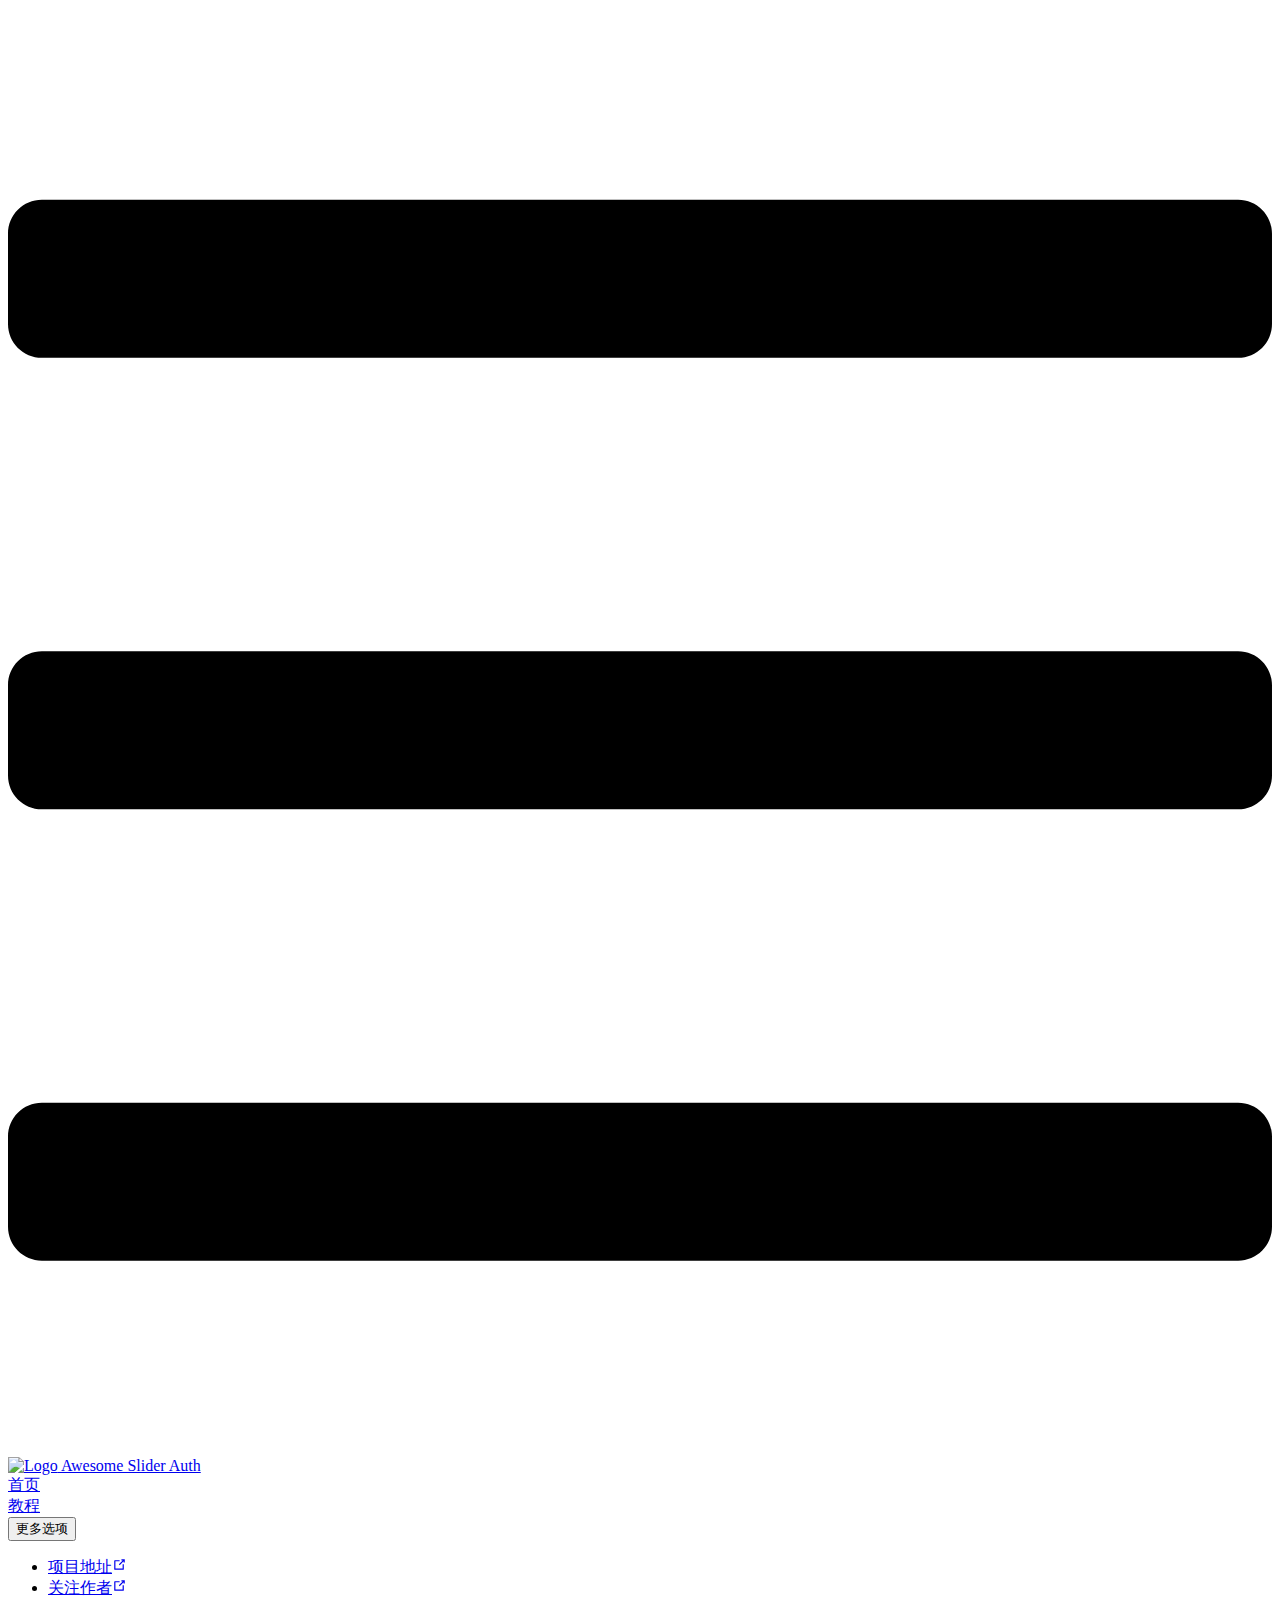
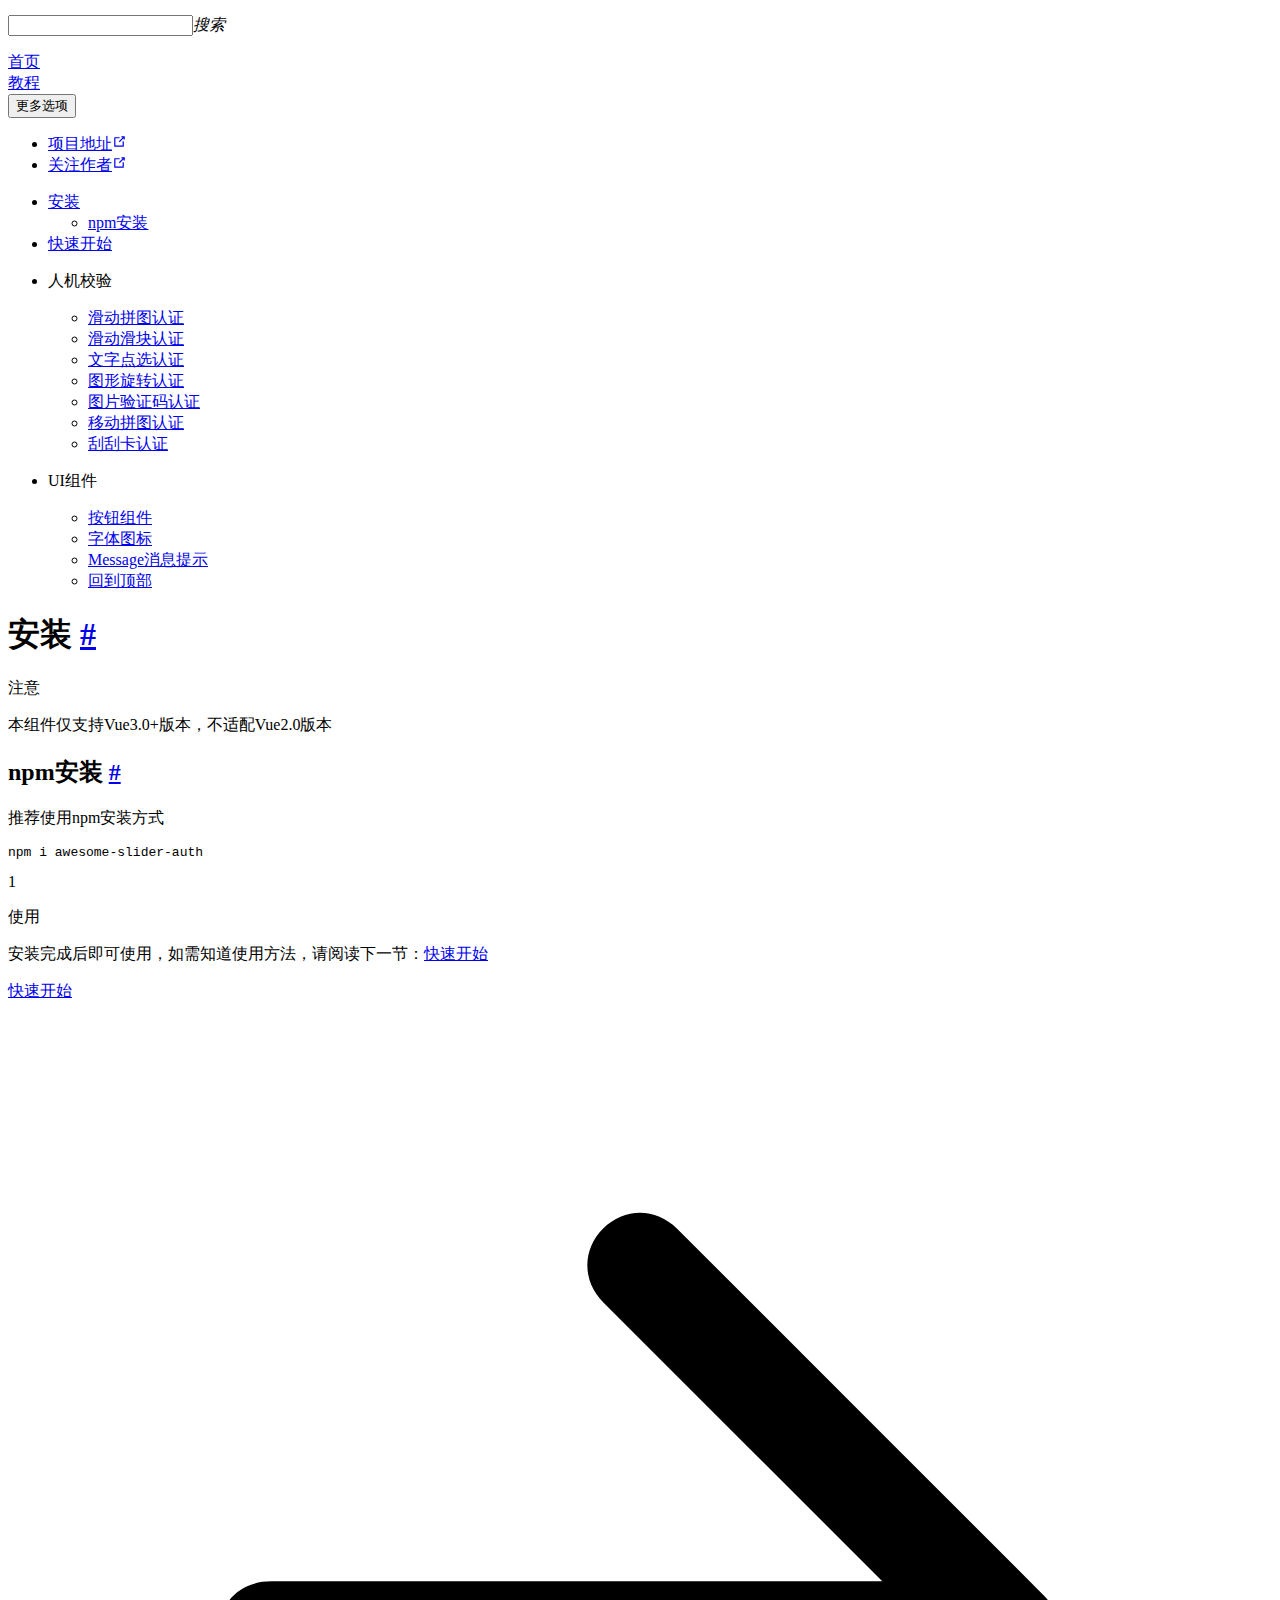
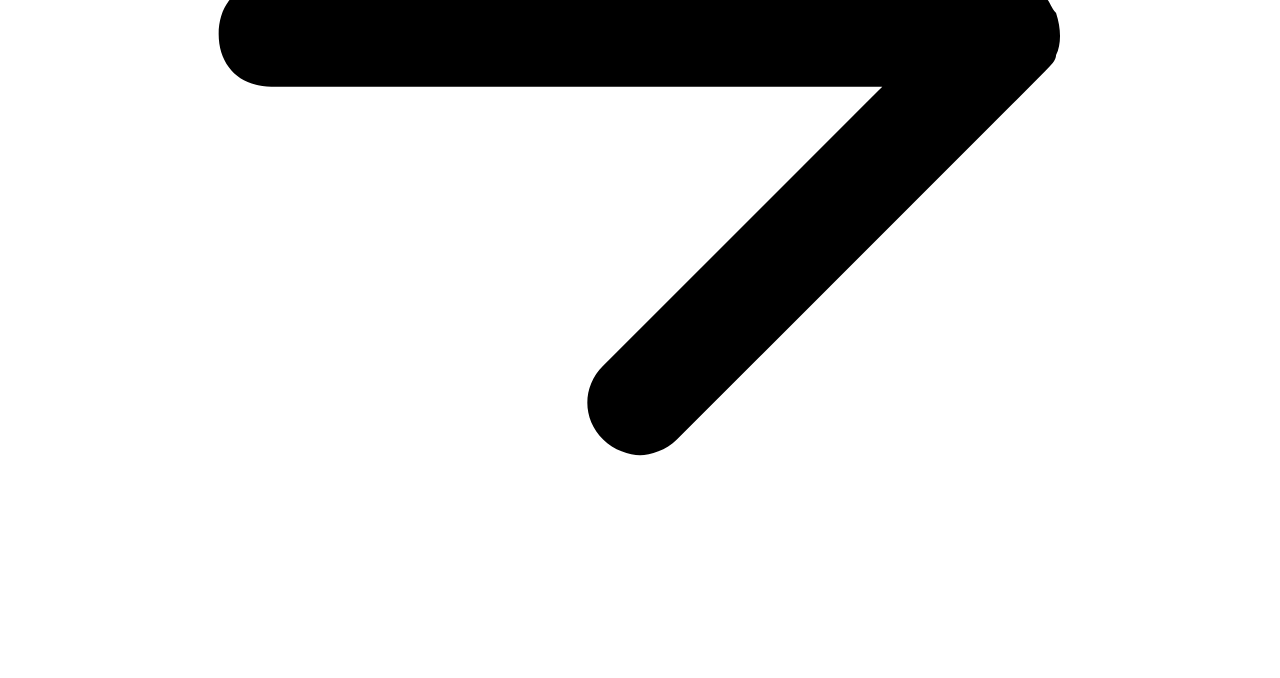
==== commit 1eaa186f: "发布2.1.1版本" ====
--- a/document/index.html
+++ b/document/index.html
@@ -5,20 +5,20 @@
     <meta name="viewport" content="width=device-width,initial-scale=1">
     <title>安装 | Awesome Slider Auth</title>
     <meta name="description" content="AwesomeSliderAuth组件库说明文档">
-    <link rel="stylesheet" href="/assets/style.9245866e.css">
-    <link rel="modulepreload" href="/assets/Home.5a431786.js">
-    <link rel="modulepreload" href="/assets/app.aedebf93.js">
-    <link rel="modulepreload" href="/assets/document_index.md.7a06d6ee.lean.js">
-    <link rel="modulepreload" href="/assets/app.aedebf93.js">
-    <link rel="icon" href="/linktolink.png">
+    <link rel="stylesheet" href="/awesome-slider-auth-doc/assets/style.899f5332.css">
+    <link rel="modulepreload" href="/awesome-slider-auth-doc/assets/Home.2c7b8b51.js">
+    <link rel="modulepreload" href="/awesome-slider-auth-doc/assets/app.c9cff4a5.js">
+    <link rel="modulepreload" href="/awesome-slider-auth-doc/assets/document_index.md.cacae521.lean.js">
+    <link rel="modulepreload" href="/awesome-slider-auth-doc/assets/app.c9cff4a5.js">
+    <link rel="icon" href="/awesome-slider-auth-doc/linktolink.png">
     <meta name="twitter:title" content="安装 | Awesome Slider Auth">
     <meta property="og:title" content="安装 | Awesome Slider Auth">
   </head>
   <body>
-    <div id="app"><!--[--><!--[--><div class="theme"><header class="nav-bar" data-v-675d8756><div class="sidebar-button" data-v-675d8756><svg class="icon" xmlns="http://www.w3.org/2000/svg" aria-hidden="true" role="img" viewBox="0 0 448 512"><path fill="currentColor" d="M436 124H12c-6.627 0-12-5.373-12-12V80c0-6.627 5.373-12 12-12h424c6.627 0 12 5.373 12 12v32c0 6.627-5.373 12-12 12zm0 160H12c-6.627 0-12-5.373-12-12v-32c0-6.627 5.373-12 12-12h424c6.627 0 12 5.373 12 12v32c0 6.627-5.373 12-12 12zm0 160H12c-6.627 0-12-5.373-12-12v-32c0-6.627 5.373-12 12-12h424c6.627 0 12 5.373 12 12v32c0 6.627-5.373 12-12 12z" class></path></svg></div><a class="nav-bar-title" href="/" aria-label="Awesome Slider Auth, back to home" data-v-675d8756 data-v-4a583abe><img class="logo" src="/logo.png" alt="Logo" data-v-4a583abe> Awesome Slider Auth</a><div class="flex-grow" data-v-675d8756></div><div class="nav" data-v-675d8756><nav class="nav-links" data-v-675d8756 data-v-eab3edfe><!--[--><div class="item" data-v-eab3edfe><div class="nav-link" data-v-eab3edfe data-v-b8818f8c><a class="item" href="/" data-v-b8818f8c>首页 <!----></a></div></div><div class="item" data-v-eab3edfe><div class="nav-link" data-v-eab3edfe data-v-b8818f8c><a class="item active" href="/document/" data-v-b8818f8c>教程 <!----></a></div></div><div class="item" data-v-eab3edfe><div class="nav-dropdown-link" data-v-eab3edfe data-v-56bf3a3f><button class="button" data-v-56bf3a3f><span class="button-text" data-v-56bf3a3f>更多选项</span><span class="right button-arrow" data-v-56bf3a3f></span></button><ul class="dialog" data-v-56bf3a3f><!--[--><li class="dialog-item" data-v-56bf3a3f><div class="nav-dropdown-link-item" data-v-56bf3a3f data-v-bbc27490><a class="item isExternal" href="https://github.com/Traeric/awesome-slider-auth" target="_blank" rel="noopener noreferrer" data-v-bbc27490><span class="arrow" data-v-bbc27490></span><span class="text" data-v-bbc27490>项目地址</span><span class="icon" data-v-bbc27490><svg class="icon outbound" xmlns="http://www.w3.org/2000/svg" aria-hidden="true" x="0px" y="0px" viewbox="0 0 100 100" width="15" height="15" data-v-bbc27490><path fill="currentColor" d="M18.8,85.1h56l0,0c2.2,0,4-1.8,4-4v-32h-8v28h-48v-48h28v-8h-32l0,0c-2.2,0-4,1.8-4,4v56C14.8,83.3,16.6,85.1,18.8,85.1z"></path><polygon fill="currentColor" points="45.7,48.7 51.3,54.3 77.2,28.5 77.2,37.2 85.2,37.2 85.2,14.9 62.8,14.9 62.8,22.9 71.5,22.9"></polygon></svg></span></a></div></li><li class="dialog-item" data-v-56bf3a3f><div class="nav-dropdown-link-item" data-v-56bf3a3f data-v-bbc27490><a class="item isExternal" href="https://github.com/Traeric" target="_blank" rel="noopener noreferrer" data-v-bbc27490><span class="arrow" data-v-bbc27490></span><span class="text" data-v-bbc27490>关注作者</span><span class="icon" data-v-bbc27490><svg class="icon outbound" xmlns="http://www.w3.org/2000/svg" aria-hidden="true" x="0px" y="0px" viewbox="0 0 100 100" width="15" height="15" data-v-bbc27490><path fill="currentColor" d="M18.8,85.1h56l0,0c2.2,0,4-1.8,4-4v-32h-8v28h-48v-48h28v-8h-32l0,0c-2.2,0-4,1.8-4,4v56C14.8,83.3,16.6,85.1,18.8,85.1z"></path><polygon fill="currentColor" points="45.7,48.7 51.3,54.3 77.2,28.5 77.2,37.2 85.2,37.2 85.2,14.9 62.8,14.9 62.8,22.9 71.5,22.9"></polygon></svg></span></a></div></li><!--]--></ul></div></div><!--]--><!----><!----></nav></div><!--[--><!--[--><div class="code-search-bar"><input class="code-search-input" value><i class="code-search-btn">搜索</i><ul class="code-search-words"><!--[--><!--]--></ul></div><!----><!--]--><!--]--></header><aside class="sidebar" data-v-83e92a68><nav class="nav-links nav" data-v-83e92a68 data-v-eab3edfe><!--[--><div class="item" data-v-eab3edfe><div class="nav-link" data-v-eab3edfe data-v-b8818f8c><a class="item" href="/" data-v-b8818f8c>首页 <!----></a></div></div><div class="item" data-v-eab3edfe><div class="nav-link" data-v-eab3edfe data-v-b8818f8c><a class="item active" href="/document/" data-v-b8818f8c>教程 <!----></a></div></div><div class="item" data-v-eab3edfe><div class="nav-dropdown-link" data-v-eab3edfe data-v-56bf3a3f><button class="button" data-v-56bf3a3f><span class="button-text" data-v-56bf3a3f>更多选项</span><span class="right button-arrow" data-v-56bf3a3f></span></button><ul class="dialog" data-v-56bf3a3f><!--[--><li class="dialog-item" data-v-56bf3a3f><div class="nav-dropdown-link-item" data-v-56bf3a3f data-v-bbc27490><a class="item isExternal" href="https://github.com/Traeric/awesome-slider-auth" target="_blank" rel="noopener noreferrer" data-v-bbc27490><span class="arrow" data-v-bbc27490></span><span class="text" data-v-bbc27490>项目地址</span><span class="icon" data-v-bbc27490><svg class="icon outbound" xmlns="http://www.w3.org/2000/svg" aria-hidden="true" x="0px" y="0px" viewbox="0 0 100 100" width="15" height="15" data-v-bbc27490><path fill="currentColor" d="M18.8,85.1h56l0,0c2.2,0,4-1.8,4-4v-32h-8v28h-48v-48h28v-8h-32l0,0c-2.2,0-4,1.8-4,4v56C14.8,83.3,16.6,85.1,18.8,85.1z"></path><polygon fill="currentColor" points="45.7,48.7 51.3,54.3 77.2,28.5 77.2,37.2 85.2,37.2 85.2,14.9 62.8,14.9 62.8,22.9 71.5,22.9"></polygon></svg></span></a></div></li><li class="dialog-item" data-v-56bf3a3f><div class="nav-dropdown-link-item" data-v-56bf3a3f data-v-bbc27490><a class="item isExternal" href="https://github.com/Traeric" target="_blank" rel="noopener noreferrer" data-v-bbc27490><span class="arrow" data-v-bbc27490></span><span class="text" data-v-bbc27490>关注作者</span><span class="icon" data-v-bbc27490><svg class="icon outbound" xmlns="http://www.w3.org/2000/svg" aria-hidden="true" x="0px" y="0px" viewbox="0 0 100 100" width="15" height="15" data-v-bbc27490><path fill="currentColor" d="M18.8,85.1h56l0,0c2.2,0,4-1.8,4-4v-32h-8v28h-48v-48h28v-8h-32l0,0c-2.2,0-4,1.8-4,4v56C14.8,83.3,16.6,85.1,18.8,85.1z"></path><polygon fill="currentColor" points="45.7,48.7 51.3,54.3 77.2,28.5 77.2,37.2 85.2,37.2 85.2,14.9 62.8,14.9 62.8,22.9 71.5,22.9"></polygon></svg></span></a></div></li><!--]--></ul></div></div><!--]--><!----><!----></nav><!--[--><!--]--><ul class="sidebar-links" data-v-83e92a68><!--[--><li class="sidebar-link"><a class="sidebar-link-item active" href="/document/">安装</a><ul class="sidebar-links"><li class="sidebar-link"><a class="sidebar-link-item" href="#npm安装">npm安装</a><!----></li></ul></li><li class="sidebar-link"><a class="sidebar-link-item" href="/document/quick_start/">快速开始</a><!----></li><li class="sidebar-link"><p class="sidebar-link-item">人机校验</p><ul class="sidebar-links"><li class="sidebar-link"><a class="sidebar-link-item" href="/document/slider/puzzle_slider/">滑动拼图认证</a><!----></li><li class="sidebar-link"><a class="sidebar-link-item" href="/document/slider/simple_slider/">滑动滑块认证</a><!----></li><li class="sidebar-link"><a class="sidebar-link-item" href="/document/slider/text_slider/">文字点选认证</a><!----></li><li class="sidebar-link"><a class="sidebar-link-item" href="/document/slider/rotate_slider/">图形旋转认证</a><!----></li><li class="sidebar-link"><a class="sidebar-link-item" href="/document/slider/picture_captcha/">图片验证码认证</a><!----></li><li class="sidebar-link"><a class="sidebar-link-item" href="/document/slider/jigsaw_slider/">移动拼图认证</a><!----></li></ul></li><li class="sidebar-link"><p class="sidebar-link-item">UI组件</p><ul class="sidebar-links"><li class="sidebar-link"><a class="sidebar-link-item" href="/document/ui/button/">按钮组件</a><!----></li><li class="sidebar-link"><a class="sidebar-link-item" href="/document/ui/font_icons/">字体图标</a><!----></li><li class="sidebar-link"><a class="sidebar-link-item" href="/document/ui/message/">Message消息提示</a><!----></li><li class="sidebar-link"><a class="sidebar-link-item" href="/document/ui/back_top/">回到顶部</a><!----></li></ul></li><!--]--></ul><!--[--><!--]--></aside><!-- TODO: make this button accessible --><div class="sidebar-mask"></div><main class="page" data-v-7eddb2c4><div class="container" data-v-7eddb2c4><!--[--><!--]--><div style="position:relative;" class="content" data-v-7eddb2c4><div><h1 id="安装" tabindex="-1">安装 <a class="header-anchor" href="#安装" aria-hidden="true">#</a></h1><div class="danger custom-block"><p class="custom-block-title">注意</p><p>本组件仅支持Vue3.0+版本，不适配Vue2.0版本</p></div><h2 id="npm安装" tabindex="-1">npm安装 <a class="header-anchor" href="#npm安装" aria-hidden="true">#</a></h2><p>推荐使用npm安装方式</p><div class="language-js line-numbers-mode"><pre><code>npm i awesome<span class="token operator">-</span>slider<span class="token operator">-</span>auth
-</code></pre><div class="line-numbers-wrapper"><span class="line-number">1</span><br></div></div><div class="tip custom-block"><p class="custom-block-title">使用</p><p>安装完成后即可使用，如需知道使用方法，请阅读下一节：<a href="./quick_start/">快速开始</a></p></div></div></div><footer class="page-footer" data-v-7eddb2c4 data-v-fb8d84c6><div class="edit" data-v-fb8d84c6><div class="edit-link" data-v-fb8d84c6 data-v-1ed99556><!----></div></div><div class="updated" data-v-fb8d84c6><!----></div></footer><div class="next-and-prev-link" data-v-7eddb2c4 data-v-38ede35f><div class="container" data-v-38ede35f><div class="prev" data-v-38ede35f><!----></div><div class="next" data-v-38ede35f><a class="link" href="/document/quick_start/" data-v-38ede35f><span class="text" data-v-38ede35f>快速开始</span><svg xmlns="http://www.w3.org/2000/svg" viewbox="0 0 24 24" class="icon icon-next" data-v-38ede35f><path d="M19.9,12.4c0.1-0.2,0.1-0.5,0-0.8c-0.1-0.1-0.1-0.2-0.2-0.3l-7-7c-0.4-0.4-1-0.4-1.4,0s-0.4,1,0,1.4l5.3,5.3H5c-0.6,0-1,0.4-1,1s0.4,1,1,1h11.6l-5.3,5.3c-0.4,0.4-0.4,1,0,1.4c0.2,0.2,0.5,0.3,0.7,0.3s0.5-0.1,0.7-0.3l7-7C19.8,12.6,19.9,12.5,19.9,12.4z"></path></svg></a></div></div></div><!--[--><!--]--></div></main></div><!----><!--]--><!-- <Content /> make sure to include markdown outlet --><!--]--></div>
-    <script>__VP_HASH_MAP__ = JSON.parse("{\"document_index.md\":\"7a06d6ee\",\"document_quick_start_index.md\":\"fdffb61f\",\"document_slider_jigsaw_slider_index.md\":\"b2adbcfa\",\"document_slider_picture_captcha_index.md\":\"c14a0dbb\",\"document_slider_puzzle_slider_index.md\":\"0cd1615a\",\"document_slider_rotate_slider_index.md\":\"ce4b1588\",\"document_slider_simple_slider_index.md\":\"b179bdb6\",\"document_slider_text_slider_index.md\":\"9ede5f33\",\"document_ui_back_top_index.md\":\"7bb1edc3\",\"document_ui_button_index.md\":\"de7dca3d\",\"document_ui_font_icons_index.md\":\"f5e1a051\",\"document_ui_message_index.md\":\"17d6b421\",\"index.md\":\"451d950b\"}")</script>
-    <script type="module" async src="/assets/app.aedebf93.js"></script>
+    <div id="app"><!--[--><!--[--><div class="theme"><header class="nav-bar" data-v-675d8756><div class="sidebar-button" data-v-675d8756><svg class="icon" xmlns="http://www.w3.org/2000/svg" aria-hidden="true" role="img" viewBox="0 0 448 512"><path fill="currentColor" d="M436 124H12c-6.627 0-12-5.373-12-12V80c0-6.627 5.373-12 12-12h424c6.627 0 12 5.373 12 12v32c0 6.627-5.373 12-12 12zm0 160H12c-6.627 0-12-5.373-12-12v-32c0-6.627 5.373-12 12-12h424c6.627 0 12 5.373 12 12v32c0 6.627-5.373 12-12 12zm0 160H12c-6.627 0-12-5.373-12-12v-32c0-6.627 5.373-12 12-12h424c6.627 0 12 5.373 12 12v32c0 6.627-5.373 12-12 12z" class></path></svg></div><a class="nav-bar-title" href="/awesome-slider-auth-doc/" aria-label="Awesome Slider Auth, back to home" data-v-675d8756 data-v-4a583abe><img class="logo" src="/awesome-slider-auth-doc/logo.png" alt="Logo" data-v-4a583abe> Awesome Slider Auth</a><div class="flex-grow" data-v-675d8756></div><div class="nav" data-v-675d8756><nav class="nav-links" data-v-675d8756 data-v-eab3edfe><!--[--><div class="item" data-v-eab3edfe><div class="nav-link" data-v-eab3edfe data-v-b8818f8c><a class="item" href="/awesome-slider-auth-doc/" data-v-b8818f8c>首页 <!----></a></div></div><div class="item" data-v-eab3edfe><div class="nav-link" data-v-eab3edfe data-v-b8818f8c><a class="item" href="/awesome-slider-auth-doc/document/" data-v-b8818f8c>教程 <!----></a></div></div><div class="item" data-v-eab3edfe><div class="nav-dropdown-link" data-v-eab3edfe data-v-56bf3a3f><button class="button" data-v-56bf3a3f><span class="button-text" data-v-56bf3a3f>更多选项</span><span class="right button-arrow" data-v-56bf3a3f></span></button><ul class="dialog" data-v-56bf3a3f><!--[--><li class="dialog-item" data-v-56bf3a3f><div class="nav-dropdown-link-item" data-v-56bf3a3f data-v-bbc27490><a class="item isExternal" href="https://github.com/Traeric/awesome-slider-auth" target="_blank" rel="noopener noreferrer" data-v-bbc27490><span class="arrow" data-v-bbc27490></span><span class="text" data-v-bbc27490>项目地址</span><span class="icon" data-v-bbc27490><svg class="icon outbound" xmlns="http://www.w3.org/2000/svg" aria-hidden="true" x="0px" y="0px" viewbox="0 0 100 100" width="15" height="15" data-v-bbc27490><path fill="currentColor" d="M18.8,85.1h56l0,0c2.2,0,4-1.8,4-4v-32h-8v28h-48v-48h28v-8h-32l0,0c-2.2,0-4,1.8-4,4v56C14.8,83.3,16.6,85.1,18.8,85.1z"></path><polygon fill="currentColor" points="45.7,48.7 51.3,54.3 77.2,28.5 77.2,37.2 85.2,37.2 85.2,14.9 62.8,14.9 62.8,22.9 71.5,22.9"></polygon></svg></span></a></div></li><li class="dialog-item" data-v-56bf3a3f><div class="nav-dropdown-link-item" data-v-56bf3a3f data-v-bbc27490><a class="item isExternal" href="https://github.com/Traeric" target="_blank" rel="noopener noreferrer" data-v-bbc27490><span class="arrow" data-v-bbc27490></span><span class="text" data-v-bbc27490>关注作者</span><span class="icon" data-v-bbc27490><svg class="icon outbound" xmlns="http://www.w3.org/2000/svg" aria-hidden="true" x="0px" y="0px" viewbox="0 0 100 100" width="15" height="15" data-v-bbc27490><path fill="currentColor" d="M18.8,85.1h56l0,0c2.2,0,4-1.8,4-4v-32h-8v28h-48v-48h28v-8h-32l0,0c-2.2,0-4,1.8-4,4v56C14.8,83.3,16.6,85.1,18.8,85.1z"></path><polygon fill="currentColor" points="45.7,48.7 51.3,54.3 77.2,28.5 77.2,37.2 85.2,37.2 85.2,14.9 62.8,14.9 62.8,22.9 71.5,22.9"></polygon></svg></span></a></div></li><!--]--></ul></div></div><!--]--><!----><!----></nav></div><!--[--><!--[--><div class="code-search-bar"><input class="code-search-input" value><i class="code-search-btn">搜索</i><ul class="code-search-words"><!--[--><!--]--></ul></div><!----><!--]--><!--]--></header><aside class="sidebar" data-v-83e92a68><nav class="nav-links nav" data-v-83e92a68 data-v-eab3edfe><!--[--><div class="item" data-v-eab3edfe><div class="nav-link" data-v-eab3edfe data-v-b8818f8c><a class="item" href="/awesome-slider-auth-doc/" data-v-b8818f8c>首页 <!----></a></div></div><div class="item" data-v-eab3edfe><div class="nav-link" data-v-eab3edfe data-v-b8818f8c><a class="item" href="/awesome-slider-auth-doc/document/" data-v-b8818f8c>教程 <!----></a></div></div><div class="item" data-v-eab3edfe><div class="nav-dropdown-link" data-v-eab3edfe data-v-56bf3a3f><button class="button" data-v-56bf3a3f><span class="button-text" data-v-56bf3a3f>更多选项</span><span class="right button-arrow" data-v-56bf3a3f></span></button><ul class="dialog" data-v-56bf3a3f><!--[--><li class="dialog-item" data-v-56bf3a3f><div class="nav-dropdown-link-item" data-v-56bf3a3f data-v-bbc27490><a class="item isExternal" href="https://github.com/Traeric/awesome-slider-auth" target="_blank" rel="noopener noreferrer" data-v-bbc27490><span class="arrow" data-v-bbc27490></span><span class="text" data-v-bbc27490>项目地址</span><span class="icon" data-v-bbc27490><svg class="icon outbound" xmlns="http://www.w3.org/2000/svg" aria-hidden="true" x="0px" y="0px" viewbox="0 0 100 100" width="15" height="15" data-v-bbc27490><path fill="currentColor" d="M18.8,85.1h56l0,0c2.2,0,4-1.8,4-4v-32h-8v28h-48v-48h28v-8h-32l0,0c-2.2,0-4,1.8-4,4v56C14.8,83.3,16.6,85.1,18.8,85.1z"></path><polygon fill="currentColor" points="45.7,48.7 51.3,54.3 77.2,28.5 77.2,37.2 85.2,37.2 85.2,14.9 62.8,14.9 62.8,22.9 71.5,22.9"></polygon></svg></span></a></div></li><li class="dialog-item" data-v-56bf3a3f><div class="nav-dropdown-link-item" data-v-56bf3a3f data-v-bbc27490><a class="item isExternal" href="https://github.com/Traeric" target="_blank" rel="noopener noreferrer" data-v-bbc27490><span class="arrow" data-v-bbc27490></span><span class="text" data-v-bbc27490>关注作者</span><span class="icon" data-v-bbc27490><svg class="icon outbound" xmlns="http://www.w3.org/2000/svg" aria-hidden="true" x="0px" y="0px" viewbox="0 0 100 100" width="15" height="15" data-v-bbc27490><path fill="currentColor" d="M18.8,85.1h56l0,0c2.2,0,4-1.8,4-4v-32h-8v28h-48v-48h28v-8h-32l0,0c-2.2,0-4,1.8-4,4v56C14.8,83.3,16.6,85.1,18.8,85.1z"></path><polygon fill="currentColor" points="45.7,48.7 51.3,54.3 77.2,28.5 77.2,37.2 85.2,37.2 85.2,14.9 62.8,14.9 62.8,22.9 71.5,22.9"></polygon></svg></span></a></div></li><!--]--></ul></div></div><!--]--><!----><!----></nav><!--[--><!--]--><ul class="sidebar-links" data-v-83e92a68><!--[--><li class="sidebar-link"><a class="sidebar-link-item active" href="/awesome-slider-auth-doc/document/">安装</a><ul class="sidebar-links"><li class="sidebar-link"><a class="sidebar-link-item" href="#npm安装">npm安装</a><!----></li></ul></li><li class="sidebar-link"><a class="sidebar-link-item" href="/awesome-slider-auth-doc/document/quick_start/">快速开始</a><!----></li><li class="sidebar-link"><p class="sidebar-link-item">人机校验</p><ul class="sidebar-links"><li class="sidebar-link"><a class="sidebar-link-item" href="/awesome-slider-auth-doc/document/slider/puzzle_slider/">滑动拼图认证</a><!----></li><li class="sidebar-link"><a class="sidebar-link-item" href="/awesome-slider-auth-doc/document/slider/simple_slider/">滑动滑块认证</a><!----></li><li class="sidebar-link"><a class="sidebar-link-item" href="/awesome-slider-auth-doc/document/slider/text_slider/">文字点选认证</a><!----></li><li class="sidebar-link"><a class="sidebar-link-item" href="/awesome-slider-auth-doc/document/slider/rotate_slider/">图形旋转认证</a><!----></li><li class="sidebar-link"><a class="sidebar-link-item" href="/awesome-slider-auth-doc/document/slider/picture_captcha/">图片验证码认证</a><!----></li><li class="sidebar-link"><a class="sidebar-link-item" href="/awesome-slider-auth-doc/document/slider/jigsaw_slider/">移动拼图认证</a><!----></li><li class="sidebar-link"><a class="sidebar-link-item" href="/awesome-slider-auth-doc/document/slider/scratch_slider/">刮刮卡认证</a><!----></li></ul></li><li class="sidebar-link"><p class="sidebar-link-item">UI组件</p><ul class="sidebar-links"><li class="sidebar-link"><a class="sidebar-link-item" href="/awesome-slider-auth-doc/document/ui/button/">按钮组件</a><!----></li><li class="sidebar-link"><a class="sidebar-link-item" href="/awesome-slider-auth-doc/document/ui/font_icons/">字体图标</a><!----></li><li class="sidebar-link"><a class="sidebar-link-item" href="/awesome-slider-auth-doc/document/ui/message/">Message消息提示</a><!----></li><li class="sidebar-link"><a class="sidebar-link-item" href="/awesome-slider-auth-doc/document/ui/back_top/">回到顶部</a><!----></li></ul></li><!--]--></ul><!--[--><!--]--></aside><!-- TODO: make this button accessible --><div class="sidebar-mask"></div><main class="page" data-v-7eddb2c4><div class="container" data-v-7eddb2c4><!--[--><!--]--><div style="position:relative;" class="content" data-v-7eddb2c4><div><h1 id="安装" tabindex="-1">安装 <a class="header-anchor" href="#安装" aria-hidden="true">#</a></h1><div class="danger custom-block"><p class="custom-block-title">注意</p><p>本组件仅支持Vue3.0+版本，不适配Vue2.0版本</p></div><h2 id="npm安装" tabindex="-1">npm安装 <a class="header-anchor" href="#npm安装" aria-hidden="true">#</a></h2><p>推荐使用npm安装方式</p><div class="language-js line-numbers-mode"><pre><code>npm i awesome<span class="token operator">-</span>slider<span class="token operator">-</span>auth
+</code></pre><div class="line-numbers-wrapper"><span class="line-number">1</span><br></div></div><div class="tip custom-block"><p class="custom-block-title">使用</p><p>安装完成后即可使用，如需知道使用方法，请阅读下一节：<a href="./quick_start/">快速开始</a></p></div></div></div><footer class="page-footer" data-v-7eddb2c4 data-v-fb8d84c6><div class="edit" data-v-fb8d84c6><div class="edit-link" data-v-fb8d84c6 data-v-1ed99556><!----></div></div><div class="updated" data-v-fb8d84c6><!----></div></footer><div class="next-and-prev-link" data-v-7eddb2c4 data-v-38ede35f><div class="container" data-v-38ede35f><div class="prev" data-v-38ede35f><!----></div><div class="next" data-v-38ede35f><a class="link" href="/awesome-slider-auth-doc/document/quick_start/" data-v-38ede35f><span class="text" data-v-38ede35f>快速开始</span><svg xmlns="http://www.w3.org/2000/svg" viewbox="0 0 24 24" class="icon icon-next" data-v-38ede35f><path d="M19.9,12.4c0.1-0.2,0.1-0.5,0-0.8c-0.1-0.1-0.1-0.2-0.2-0.3l-7-7c-0.4-0.4-1-0.4-1.4,0s-0.4,1,0,1.4l5.3,5.3H5c-0.6,0-1,0.4-1,1s0.4,1,1,1h11.6l-5.3,5.3c-0.4,0.4-0.4,1,0,1.4c0.2,0.2,0.5,0.3,0.7,0.3s0.5-0.1,0.7-0.3l7-7C19.8,12.6,19.9,12.5,19.9,12.4z"></path></svg></a></div></div></div><!--[--><!--]--></div></main></div><!----><!--]--><!-- <Content /> make sure to include markdown outlet --><!--]--></div>
+    <script>__VP_HASH_MAP__ = JSON.parse("{\"document_index.md\":\"cacae521\",\"document_quick_start_index.md\":\"8dc7002d\",\"document_slider_jigsaw_slider_index.md\":\"13456433\",\"document_slider_picture_captcha_index.md\":\"4328c864\",\"document_slider_puzzle_slider_index.md\":\"bb2b9598\",\"document_slider_rotate_slider_index.md\":\"5db18d4e\",\"document_slider_scratch_slider_index.md\":\"97d39301\",\"document_slider_simple_slider_index.md\":\"e9c3f513\",\"document_slider_text_slider_index.md\":\"5a291ad5\",\"document_ui_back_top_index.md\":\"19d8f360\",\"document_ui_button_index.md\":\"610721d0\",\"document_ui_font_icons_index.md\":\"368b1f9e\",\"document_ui_message_index.md\":\"6fed353f\",\"index.md\":\"ac7294d7\"}")</script>
+    <script type="module" async src="/awesome-slider-auth-doc/assets/app.c9cff4a5.js"></script>
     
   </body>
 </html>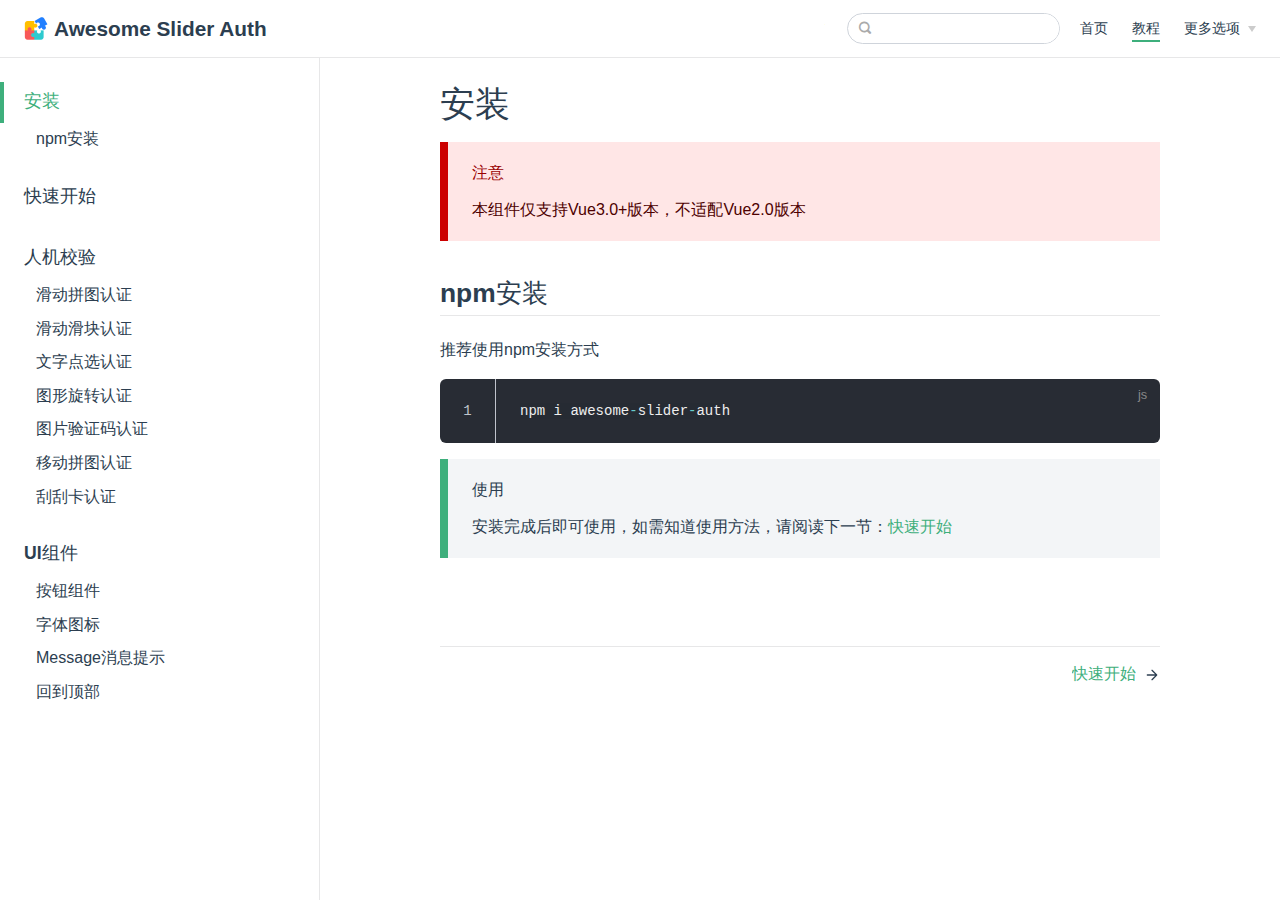
==== commit 10228c71: "发布2.1.1版本" ====
--- a/document/index.html
+++ b/document/index.html
@@ -5,20 +5,20 @@
     <meta name="viewport" content="width=device-width,initial-scale=1">
     <title>安装 | Awesome Slider Auth</title>
     <meta name="description" content="AwesomeSliderAuth组件库说明文档">
-    <link rel="stylesheet" href="/awesome-slider-auth-doc/assets/style.899f5332.css">
-    <link rel="modulepreload" href="/awesome-slider-auth-doc/assets/Home.2c7b8b51.js">
-    <link rel="modulepreload" href="/awesome-slider-auth-doc/assets/app.c9cff4a5.js">
-    <link rel="modulepreload" href="/awesome-slider-auth-doc/assets/document_index.md.cacae521.lean.js">
-    <link rel="modulepreload" href="/awesome-slider-auth-doc/assets/app.c9cff4a5.js">
-    <link rel="icon" href="/awesome-slider-auth-doc/linktolink.png">
+    <link rel="stylesheet" href="/assets/style.580be274.css">
+    <link rel="modulepreload" href="/assets/Home.55e98f3b.js">
+    <link rel="modulepreload" href="/assets/app.3aeecdc4.js">
+    <link rel="modulepreload" href="/assets/document_index.md.7f8058c8.lean.js">
+    <link rel="modulepreload" href="/assets/app.3aeecdc4.js">
+    <link rel="icon" href="/linktolink.png">
     <meta name="twitter:title" content="安装 | Awesome Slider Auth">
     <meta property="og:title" content="安装 | Awesome Slider Auth">
   </head>
   <body>
-    <div id="app"><!--[--><!--[--><div class="theme"><header class="nav-bar" data-v-675d8756><div class="sidebar-button" data-v-675d8756><svg class="icon" xmlns="http://www.w3.org/2000/svg" aria-hidden="true" role="img" viewBox="0 0 448 512"><path fill="currentColor" d="M436 124H12c-6.627 0-12-5.373-12-12V80c0-6.627 5.373-12 12-12h424c6.627 0 12 5.373 12 12v32c0 6.627-5.373 12-12 12zm0 160H12c-6.627 0-12-5.373-12-12v-32c0-6.627 5.373-12 12-12h424c6.627 0 12 5.373 12 12v32c0 6.627-5.373 12-12 12zm0 160H12c-6.627 0-12-5.373-12-12v-32c0-6.627 5.373-12 12-12h424c6.627 0 12 5.373 12 12v32c0 6.627-5.373 12-12 12z" class></path></svg></div><a class="nav-bar-title" href="/awesome-slider-auth-doc/" aria-label="Awesome Slider Auth, back to home" data-v-675d8756 data-v-4a583abe><img class="logo" src="/awesome-slider-auth-doc/logo.png" alt="Logo" data-v-4a583abe> Awesome Slider Auth</a><div class="flex-grow" data-v-675d8756></div><div class="nav" data-v-675d8756><nav class="nav-links" data-v-675d8756 data-v-eab3edfe><!--[--><div class="item" data-v-eab3edfe><div class="nav-link" data-v-eab3edfe data-v-b8818f8c><a class="item" href="/awesome-slider-auth-doc/" data-v-b8818f8c>首页 <!----></a></div></div><div class="item" data-v-eab3edfe><div class="nav-link" data-v-eab3edfe data-v-b8818f8c><a class="item" href="/awesome-slider-auth-doc/document/" data-v-b8818f8c>教程 <!----></a></div></div><div class="item" data-v-eab3edfe><div class="nav-dropdown-link" data-v-eab3edfe data-v-56bf3a3f><button class="button" data-v-56bf3a3f><span class="button-text" data-v-56bf3a3f>更多选项</span><span class="right button-arrow" data-v-56bf3a3f></span></button><ul class="dialog" data-v-56bf3a3f><!--[--><li class="dialog-item" data-v-56bf3a3f><div class="nav-dropdown-link-item" data-v-56bf3a3f data-v-bbc27490><a class="item isExternal" href="https://github.com/Traeric/awesome-slider-auth" target="_blank" rel="noopener noreferrer" data-v-bbc27490><span class="arrow" data-v-bbc27490></span><span class="text" data-v-bbc27490>项目地址</span><span class="icon" data-v-bbc27490><svg class="icon outbound" xmlns="http://www.w3.org/2000/svg" aria-hidden="true" x="0px" y="0px" viewbox="0 0 100 100" width="15" height="15" data-v-bbc27490><path fill="currentColor" d="M18.8,85.1h56l0,0c2.2,0,4-1.8,4-4v-32h-8v28h-48v-48h28v-8h-32l0,0c-2.2,0-4,1.8-4,4v56C14.8,83.3,16.6,85.1,18.8,85.1z"></path><polygon fill="currentColor" points="45.7,48.7 51.3,54.3 77.2,28.5 77.2,37.2 85.2,37.2 85.2,14.9 62.8,14.9 62.8,22.9 71.5,22.9"></polygon></svg></span></a></div></li><li class="dialog-item" data-v-56bf3a3f><div class="nav-dropdown-link-item" data-v-56bf3a3f data-v-bbc27490><a class="item isExternal" href="https://github.com/Traeric" target="_blank" rel="noopener noreferrer" data-v-bbc27490><span class="arrow" data-v-bbc27490></span><span class="text" data-v-bbc27490>关注作者</span><span class="icon" data-v-bbc27490><svg class="icon outbound" xmlns="http://www.w3.org/2000/svg" aria-hidden="true" x="0px" y="0px" viewbox="0 0 100 100" width="15" height="15" data-v-bbc27490><path fill="currentColor" d="M18.8,85.1h56l0,0c2.2,0,4-1.8,4-4v-32h-8v28h-48v-48h28v-8h-32l0,0c-2.2,0-4,1.8-4,4v56C14.8,83.3,16.6,85.1,18.8,85.1z"></path><polygon fill="currentColor" points="45.7,48.7 51.3,54.3 77.2,28.5 77.2,37.2 85.2,37.2 85.2,14.9 62.8,14.9 62.8,22.9 71.5,22.9"></polygon></svg></span></a></div></li><!--]--></ul></div></div><!--]--><!----><!----></nav></div><!--[--><!--[--><div class="code-search-bar"><input class="code-search-input" value><i class="code-search-btn">搜索</i><ul class="code-search-words"><!--[--><!--]--></ul></div><!----><!--]--><!--]--></header><aside class="sidebar" data-v-83e92a68><nav class="nav-links nav" data-v-83e92a68 data-v-eab3edfe><!--[--><div class="item" data-v-eab3edfe><div class="nav-link" data-v-eab3edfe data-v-b8818f8c><a class="item" href="/awesome-slider-auth-doc/" data-v-b8818f8c>首页 <!----></a></div></div><div class="item" data-v-eab3edfe><div class="nav-link" data-v-eab3edfe data-v-b8818f8c><a class="item" href="/awesome-slider-auth-doc/document/" data-v-b8818f8c>教程 <!----></a></div></div><div class="item" data-v-eab3edfe><div class="nav-dropdown-link" data-v-eab3edfe data-v-56bf3a3f><button class="button" data-v-56bf3a3f><span class="button-text" data-v-56bf3a3f>更多选项</span><span class="right button-arrow" data-v-56bf3a3f></span></button><ul class="dialog" data-v-56bf3a3f><!--[--><li class="dialog-item" data-v-56bf3a3f><div class="nav-dropdown-link-item" data-v-56bf3a3f data-v-bbc27490><a class="item isExternal" href="https://github.com/Traeric/awesome-slider-auth" target="_blank" rel="noopener noreferrer" data-v-bbc27490><span class="arrow" data-v-bbc27490></span><span class="text" data-v-bbc27490>项目地址</span><span class="icon" data-v-bbc27490><svg class="icon outbound" xmlns="http://www.w3.org/2000/svg" aria-hidden="true" x="0px" y="0px" viewbox="0 0 100 100" width="15" height="15" data-v-bbc27490><path fill="currentColor" d="M18.8,85.1h56l0,0c2.2,0,4-1.8,4-4v-32h-8v28h-48v-48h28v-8h-32l0,0c-2.2,0-4,1.8-4,4v56C14.8,83.3,16.6,85.1,18.8,85.1z"></path><polygon fill="currentColor" points="45.7,48.7 51.3,54.3 77.2,28.5 77.2,37.2 85.2,37.2 85.2,14.9 62.8,14.9 62.8,22.9 71.5,22.9"></polygon></svg></span></a></div></li><li class="dialog-item" data-v-56bf3a3f><div class="nav-dropdown-link-item" data-v-56bf3a3f data-v-bbc27490><a class="item isExternal" href="https://github.com/Traeric" target="_blank" rel="noopener noreferrer" data-v-bbc27490><span class="arrow" data-v-bbc27490></span><span class="text" data-v-bbc27490>关注作者</span><span class="icon" data-v-bbc27490><svg class="icon outbound" xmlns="http://www.w3.org/2000/svg" aria-hidden="true" x="0px" y="0px" viewbox="0 0 100 100" width="15" height="15" data-v-bbc27490><path fill="currentColor" d="M18.8,85.1h56l0,0c2.2,0,4-1.8,4-4v-32h-8v28h-48v-48h28v-8h-32l0,0c-2.2,0-4,1.8-4,4v56C14.8,83.3,16.6,85.1,18.8,85.1z"></path><polygon fill="currentColor" points="45.7,48.7 51.3,54.3 77.2,28.5 77.2,37.2 85.2,37.2 85.2,14.9 62.8,14.9 62.8,22.9 71.5,22.9"></polygon></svg></span></a></div></li><!--]--></ul></div></div><!--]--><!----><!----></nav><!--[--><!--]--><ul class="sidebar-links" data-v-83e92a68><!--[--><li class="sidebar-link"><a class="sidebar-link-item active" href="/awesome-slider-auth-doc/document/">安装</a><ul class="sidebar-links"><li class="sidebar-link"><a class="sidebar-link-item" href="#npm安装">npm安装</a><!----></li></ul></li><li class="sidebar-link"><a class="sidebar-link-item" href="/awesome-slider-auth-doc/document/quick_start/">快速开始</a><!----></li><li class="sidebar-link"><p class="sidebar-link-item">人机校验</p><ul class="sidebar-links"><li class="sidebar-link"><a class="sidebar-link-item" href="/awesome-slider-auth-doc/document/slider/puzzle_slider/">滑动拼图认证</a><!----></li><li class="sidebar-link"><a class="sidebar-link-item" href="/awesome-slider-auth-doc/document/slider/simple_slider/">滑动滑块认证</a><!----></li><li class="sidebar-link"><a class="sidebar-link-item" href="/awesome-slider-auth-doc/document/slider/text_slider/">文字点选认证</a><!----></li><li class="sidebar-link"><a class="sidebar-link-item" href="/awesome-slider-auth-doc/document/slider/rotate_slider/">图形旋转认证</a><!----></li><li class="sidebar-link"><a class="sidebar-link-item" href="/awesome-slider-auth-doc/document/slider/picture_captcha/">图片验证码认证</a><!----></li><li class="sidebar-link"><a class="sidebar-link-item" href="/awesome-slider-auth-doc/document/slider/jigsaw_slider/">移动拼图认证</a><!----></li><li class="sidebar-link"><a class="sidebar-link-item" href="/awesome-slider-auth-doc/document/slider/scratch_slider/">刮刮卡认证</a><!----></li></ul></li><li class="sidebar-link"><p class="sidebar-link-item">UI组件</p><ul class="sidebar-links"><li class="sidebar-link"><a class="sidebar-link-item" href="/awesome-slider-auth-doc/document/ui/button/">按钮组件</a><!----></li><li class="sidebar-link"><a class="sidebar-link-item" href="/awesome-slider-auth-doc/document/ui/font_icons/">字体图标</a><!----></li><li class="sidebar-link"><a class="sidebar-link-item" href="/awesome-slider-auth-doc/document/ui/message/">Message消息提示</a><!----></li><li class="sidebar-link"><a class="sidebar-link-item" href="/awesome-slider-auth-doc/document/ui/back_top/">回到顶部</a><!----></li></ul></li><!--]--></ul><!--[--><!--]--></aside><!-- TODO: make this button accessible --><div class="sidebar-mask"></div><main class="page" data-v-7eddb2c4><div class="container" data-v-7eddb2c4><!--[--><!--]--><div style="position:relative;" class="content" data-v-7eddb2c4><div><h1 id="安装" tabindex="-1">安装 <a class="header-anchor" href="#安装" aria-hidden="true">#</a></h1><div class="danger custom-block"><p class="custom-block-title">注意</p><p>本组件仅支持Vue3.0+版本，不适配Vue2.0版本</p></div><h2 id="npm安装" tabindex="-1">npm安装 <a class="header-anchor" href="#npm安装" aria-hidden="true">#</a></h2><p>推荐使用npm安装方式</p><div class="language-js line-numbers-mode"><pre><code>npm i awesome<span class="token operator">-</span>slider<span class="token operator">-</span>auth
-</code></pre><div class="line-numbers-wrapper"><span class="line-number">1</span><br></div></div><div class="tip custom-block"><p class="custom-block-title">使用</p><p>安装完成后即可使用，如需知道使用方法，请阅读下一节：<a href="./quick_start/">快速开始</a></p></div></div></div><footer class="page-footer" data-v-7eddb2c4 data-v-fb8d84c6><div class="edit" data-v-fb8d84c6><div class="edit-link" data-v-fb8d84c6 data-v-1ed99556><!----></div></div><div class="updated" data-v-fb8d84c6><!----></div></footer><div class="next-and-prev-link" data-v-7eddb2c4 data-v-38ede35f><div class="container" data-v-38ede35f><div class="prev" data-v-38ede35f><!----></div><div class="next" data-v-38ede35f><a class="link" href="/awesome-slider-auth-doc/document/quick_start/" data-v-38ede35f><span class="text" data-v-38ede35f>快速开始</span><svg xmlns="http://www.w3.org/2000/svg" viewbox="0 0 24 24" class="icon icon-next" data-v-38ede35f><path d="M19.9,12.4c0.1-0.2,0.1-0.5,0-0.8c-0.1-0.1-0.1-0.2-0.2-0.3l-7-7c-0.4-0.4-1-0.4-1.4,0s-0.4,1,0,1.4l5.3,5.3H5c-0.6,0-1,0.4-1,1s0.4,1,1,1h11.6l-5.3,5.3c-0.4,0.4-0.4,1,0,1.4c0.2,0.2,0.5,0.3,0.7,0.3s0.5-0.1,0.7-0.3l7-7C19.8,12.6,19.9,12.5,19.9,12.4z"></path></svg></a></div></div></div><!--[--><!--]--></div></main></div><!----><!--]--><!-- <Content /> make sure to include markdown outlet --><!--]--></div>
-    <script>__VP_HASH_MAP__ = JSON.parse("{\"document_index.md\":\"cacae521\",\"document_quick_start_index.md\":\"8dc7002d\",\"document_slider_jigsaw_slider_index.md\":\"13456433\",\"document_slider_picture_captcha_index.md\":\"4328c864\",\"document_slider_puzzle_slider_index.md\":\"bb2b9598\",\"document_slider_rotate_slider_index.md\":\"5db18d4e\",\"document_slider_scratch_slider_index.md\":\"97d39301\",\"document_slider_simple_slider_index.md\":\"e9c3f513\",\"document_slider_text_slider_index.md\":\"5a291ad5\",\"document_ui_back_top_index.md\":\"19d8f360\",\"document_ui_button_index.md\":\"610721d0\",\"document_ui_font_icons_index.md\":\"368b1f9e\",\"document_ui_message_index.md\":\"6fed353f\",\"index.md\":\"ac7294d7\"}")</script>
-    <script type="module" async src="/awesome-slider-auth-doc/assets/app.c9cff4a5.js"></script>
+    <div id="app"><!--[--><!--[--><div class="theme"><header class="nav-bar" data-v-675d8756><div class="sidebar-button" data-v-675d8756><svg class="icon" xmlns="http://www.w3.org/2000/svg" aria-hidden="true" role="img" viewBox="0 0 448 512"><path fill="currentColor" d="M436 124H12c-6.627 0-12-5.373-12-12V80c0-6.627 5.373-12 12-12h424c6.627 0 12 5.373 12 12v32c0 6.627-5.373 12-12 12zm0 160H12c-6.627 0-12-5.373-12-12v-32c0-6.627 5.373-12 12-12h424c6.627 0 12 5.373 12 12v32c0 6.627-5.373 12-12 12zm0 160H12c-6.627 0-12-5.373-12-12v-32c0-6.627 5.373-12 12-12h424c6.627 0 12 5.373 12 12v32c0 6.627-5.373 12-12 12z" class></path></svg></div><a class="nav-bar-title" href="/" aria-label="Awesome Slider Auth, back to home" data-v-675d8756 data-v-4a583abe><img class="logo" src="/logo.png" alt="Logo" data-v-4a583abe> Awesome Slider Auth</a><div class="flex-grow" data-v-675d8756></div><div class="nav" data-v-675d8756><nav class="nav-links" data-v-675d8756 data-v-eab3edfe><!--[--><div class="item" data-v-eab3edfe><div class="nav-link" data-v-eab3edfe data-v-b8818f8c><a class="item" href="/" data-v-b8818f8c>首页 <!----></a></div></div><div class="item" data-v-eab3edfe><div class="nav-link" data-v-eab3edfe data-v-b8818f8c><a class="item active" href="/document/" data-v-b8818f8c>教程 <!----></a></div></div><div class="item" data-v-eab3edfe><div class="nav-dropdown-link" data-v-eab3edfe data-v-56bf3a3f><button class="button" data-v-56bf3a3f><span class="button-text" data-v-56bf3a3f>更多选项</span><span class="right button-arrow" data-v-56bf3a3f></span></button><ul class="dialog" data-v-56bf3a3f><!--[--><li class="dialog-item" data-v-56bf3a3f><div class="nav-dropdown-link-item" data-v-56bf3a3f data-v-bbc27490><a class="item isExternal" href="https://github.com/Traeric/awesome-slider-auth" target="_blank" rel="noopener noreferrer" data-v-bbc27490><span class="arrow" data-v-bbc27490></span><span class="text" data-v-bbc27490>项目地址</span><span class="icon" data-v-bbc27490><svg class="icon outbound" xmlns="http://www.w3.org/2000/svg" aria-hidden="true" x="0px" y="0px" viewbox="0 0 100 100" width="15" height="15" data-v-bbc27490><path fill="currentColor" d="M18.8,85.1h56l0,0c2.2,0,4-1.8,4-4v-32h-8v28h-48v-48h28v-8h-32l0,0c-2.2,0-4,1.8-4,4v56C14.8,83.3,16.6,85.1,18.8,85.1z"></path><polygon fill="currentColor" points="45.7,48.7 51.3,54.3 77.2,28.5 77.2,37.2 85.2,37.2 85.2,14.9 62.8,14.9 62.8,22.9 71.5,22.9"></polygon></svg></span></a></div></li><li class="dialog-item" data-v-56bf3a3f><div class="nav-dropdown-link-item" data-v-56bf3a3f data-v-bbc27490><a class="item isExternal" href="https://github.com/Traeric" target="_blank" rel="noopener noreferrer" data-v-bbc27490><span class="arrow" data-v-bbc27490></span><span class="text" data-v-bbc27490>关注作者</span><span class="icon" data-v-bbc27490><svg class="icon outbound" xmlns="http://www.w3.org/2000/svg" aria-hidden="true" x="0px" y="0px" viewbox="0 0 100 100" width="15" height="15" data-v-bbc27490><path fill="currentColor" d="M18.8,85.1h56l0,0c2.2,0,4-1.8,4-4v-32h-8v28h-48v-48h28v-8h-32l0,0c-2.2,0-4,1.8-4,4v56C14.8,83.3,16.6,85.1,18.8,85.1z"></path><polygon fill="currentColor" points="45.7,48.7 51.3,54.3 77.2,28.5 77.2,37.2 85.2,37.2 85.2,14.9 62.8,14.9 62.8,22.9 71.5,22.9"></polygon></svg></span></a></div></li><!--]--></ul></div></div><!--]--><!----><!----></nav></div><!--[--><!--[--><div class="code-search-bar"><input class="code-search-input" value><i class="code-search-btn">搜索</i><ul class="code-search-words"><!--[--><!--]--></ul></div><!----><!--]--><!--]--></header><aside class="sidebar" data-v-83e92a68><nav class="nav-links nav" data-v-83e92a68 data-v-eab3edfe><!--[--><div class="item" data-v-eab3edfe><div class="nav-link" data-v-eab3edfe data-v-b8818f8c><a class="item" href="/" data-v-b8818f8c>首页 <!----></a></div></div><div class="item" data-v-eab3edfe><div class="nav-link" data-v-eab3edfe data-v-b8818f8c><a class="item active" href="/document/" data-v-b8818f8c>教程 <!----></a></div></div><div class="item" data-v-eab3edfe><div class="nav-dropdown-link" data-v-eab3edfe data-v-56bf3a3f><button class="button" data-v-56bf3a3f><span class="button-text" data-v-56bf3a3f>更多选项</span><span class="right button-arrow" data-v-56bf3a3f></span></button><ul class="dialog" data-v-56bf3a3f><!--[--><li class="dialog-item" data-v-56bf3a3f><div class="nav-dropdown-link-item" data-v-56bf3a3f data-v-bbc27490><a class="item isExternal" href="https://github.com/Traeric/awesome-slider-auth" target="_blank" rel="noopener noreferrer" data-v-bbc27490><span class="arrow" data-v-bbc27490></span><span class="text" data-v-bbc27490>项目地址</span><span class="icon" data-v-bbc27490><svg class="icon outbound" xmlns="http://www.w3.org/2000/svg" aria-hidden="true" x="0px" y="0px" viewbox="0 0 100 100" width="15" height="15" data-v-bbc27490><path fill="currentColor" d="M18.8,85.1h56l0,0c2.2,0,4-1.8,4-4v-32h-8v28h-48v-48h28v-8h-32l0,0c-2.2,0-4,1.8-4,4v56C14.8,83.3,16.6,85.1,18.8,85.1z"></path><polygon fill="currentColor" points="45.7,48.7 51.3,54.3 77.2,28.5 77.2,37.2 85.2,37.2 85.2,14.9 62.8,14.9 62.8,22.9 71.5,22.9"></polygon></svg></span></a></div></li><li class="dialog-item" data-v-56bf3a3f><div class="nav-dropdown-link-item" data-v-56bf3a3f data-v-bbc27490><a class="item isExternal" href="https://github.com/Traeric" target="_blank" rel="noopener noreferrer" data-v-bbc27490><span class="arrow" data-v-bbc27490></span><span class="text" data-v-bbc27490>关注作者</span><span class="icon" data-v-bbc27490><svg class="icon outbound" xmlns="http://www.w3.org/2000/svg" aria-hidden="true" x="0px" y="0px" viewbox="0 0 100 100" width="15" height="15" data-v-bbc27490><path fill="currentColor" d="M18.8,85.1h56l0,0c2.2,0,4-1.8,4-4v-32h-8v28h-48v-48h28v-8h-32l0,0c-2.2,0-4,1.8-4,4v56C14.8,83.3,16.6,85.1,18.8,85.1z"></path><polygon fill="currentColor" points="45.7,48.7 51.3,54.3 77.2,28.5 77.2,37.2 85.2,37.2 85.2,14.9 62.8,14.9 62.8,22.9 71.5,22.9"></polygon></svg></span></a></div></li><!--]--></ul></div></div><!--]--><!----><!----></nav><!--[--><!--]--><ul class="sidebar-links" data-v-83e92a68><!--[--><li class="sidebar-link"><a class="sidebar-link-item active" href="/document/">安装</a><ul class="sidebar-links"><li class="sidebar-link"><a class="sidebar-link-item" href="#npm安装">npm安装</a><!----></li></ul></li><li class="sidebar-link"><a class="sidebar-link-item" href="/document/quick_start/">快速开始</a><!----></li><li class="sidebar-link"><p class="sidebar-link-item">人机校验</p><ul class="sidebar-links"><li class="sidebar-link"><a class="sidebar-link-item" href="/document/slider/puzzle_slider/">滑动拼图认证</a><!----></li><li class="sidebar-link"><a class="sidebar-link-item" href="/document/slider/simple_slider/">滑动滑块认证</a><!----></li><li class="sidebar-link"><a class="sidebar-link-item" href="/document/slider/text_slider/">文字点选认证</a><!----></li><li class="sidebar-link"><a class="sidebar-link-item" href="/document/slider/rotate_slider/">图形旋转认证</a><!----></li><li class="sidebar-link"><a class="sidebar-link-item" href="/document/slider/picture_captcha/">图片验证码认证</a><!----></li><li class="sidebar-link"><a class="sidebar-link-item" href="/document/slider/jigsaw_slider/">移动拼图认证</a><!----></li><li class="sidebar-link"><a class="sidebar-link-item" href="/document/slider/scratch_slider/">刮刮卡认证</a><!----></li></ul></li><li class="sidebar-link"><p class="sidebar-link-item">UI组件</p><ul class="sidebar-links"><li class="sidebar-link"><a class="sidebar-link-item" href="/document/ui/button/">按钮组件</a><!----></li><li class="sidebar-link"><a class="sidebar-link-item" href="/document/ui/font_icons/">字体图标</a><!----></li><li class="sidebar-link"><a class="sidebar-link-item" href="/document/ui/message/">Message消息提示</a><!----></li><li class="sidebar-link"><a class="sidebar-link-item" href="/document/ui/back_top/">回到顶部</a><!----></li></ul></li><!--]--></ul><!--[--><!--]--></aside><!-- TODO: make this button accessible --><div class="sidebar-mask"></div><main class="page" data-v-7eddb2c4><div class="container" data-v-7eddb2c4><!--[--><!--]--><div style="position:relative;" class="content" data-v-7eddb2c4><div><h1 id="安装" tabindex="-1">安装 <a class="header-anchor" href="#安装" aria-hidden="true">#</a></h1><div class="danger custom-block"><p class="custom-block-title">注意</p><p>本组件仅支持Vue3.0+版本，不适配Vue2.0版本</p></div><h2 id="npm安装" tabindex="-1">npm安装 <a class="header-anchor" href="#npm安装" aria-hidden="true">#</a></h2><p>推荐使用npm安装方式</p><div class="language-js line-numbers-mode"><pre><code>npm i awesome<span class="token operator">-</span>slider<span class="token operator">-</span>auth
+</code></pre><div class="line-numbers-wrapper"><span class="line-number">1</span><br></div></div><div class="tip custom-block"><p class="custom-block-title">使用</p><p>安装完成后即可使用，如需知道使用方法，请阅读下一节：<a href="./quick_start/">快速开始</a></p></div></div></div><footer class="page-footer" data-v-7eddb2c4 data-v-fb8d84c6><div class="edit" data-v-fb8d84c6><div class="edit-link" data-v-fb8d84c6 data-v-1ed99556><!----></div></div><div class="updated" data-v-fb8d84c6><!----></div></footer><div class="next-and-prev-link" data-v-7eddb2c4 data-v-38ede35f><div class="container" data-v-38ede35f><div class="prev" data-v-38ede35f><!----></div><div class="next" data-v-38ede35f><a class="link" href="/document/quick_start/" data-v-38ede35f><span class="text" data-v-38ede35f>快速开始</span><svg xmlns="http://www.w3.org/2000/svg" viewbox="0 0 24 24" class="icon icon-next" data-v-38ede35f><path d="M19.9,12.4c0.1-0.2,0.1-0.5,0-0.8c-0.1-0.1-0.1-0.2-0.2-0.3l-7-7c-0.4-0.4-1-0.4-1.4,0s-0.4,1,0,1.4l5.3,5.3H5c-0.6,0-1,0.4-1,1s0.4,1,1,1h11.6l-5.3,5.3c-0.4,0.4-0.4,1,0,1.4c0.2,0.2,0.5,0.3,0.7,0.3s0.5-0.1,0.7-0.3l7-7C19.8,12.6,19.9,12.5,19.9,12.4z"></path></svg></a></div></div></div><!--[--><!--]--></div></main></div><!----><!--]--><!-- <Content /> make sure to include markdown outlet --><!--]--></div>
+    <script>__VP_HASH_MAP__ = JSON.parse("{\"document_index.md\":\"7f8058c8\",\"document_quick_start_index.md\":\"8540297a\",\"document_slider_jigsaw_slider_index.md\":\"874a9eea\",\"document_slider_picture_captcha_index.md\":\"c23aa73a\",\"document_slider_puzzle_slider_index.md\":\"59d5110a\",\"document_slider_rotate_slider_index.md\":\"e55f57af\",\"document_slider_scratch_slider_index.md\":\"a97daf1c\",\"document_slider_simple_slider_index.md\":\"7154e8f8\",\"document_slider_text_slider_index.md\":\"b3223be7\",\"document_ui_back_top_index.md\":\"525e357c\",\"document_ui_button_index.md\":\"f8f2f9c7\",\"document_ui_font_icons_index.md\":\"70fd0753\",\"document_ui_message_index.md\":\"48d3ebce\",\"index.md\":\"b3432b7b\"}")</script>
+    <script type="module" async src="/assets/app.3aeecdc4.js"></script>
     
   </body>
 </html>--- a/assets/style.580be274.css
+++ b/assets/style.580be274.css
@@ -0,0 +1 @@
+.nav-bar-title{line-height:25px!important}.nav-bar-title .logo{width:25px;height:25px!important;margin:0!important}.nav-bar{z-index:2000!important}.nav-bar .nav{margin-bottom:5px!important}.code-search-btn{font-style:normal!important}.code-search-bar{border-radius:22px!important;overflow:hidden;border:1px solid #cfd4db!important;transition:border .5s!important;margin-right:20px!important}.code-search-bar-focused{border:1px solid #3eaf7c!important}.code-search-bar .code-search-words{padding:0!important}.code-search-bar .code-search-words li{border-radius:4px!important;padding:3px 10px!important;margin:0 5px!important;font-weight:bolder;color:#5d82a6}.code-search-bar .code-search-words li.focused{color:#3eaf7c}.code-search-bar .code-search-words li:first-child{margin-top:5px!important}.code-search-bar .code-search-words li:last-child{margin-bottom:5px!important}.code-search-bar .code-search-input{float:right!important;width:auto!important;height:29px!important}.code-search-bar .code-search-btn{background-color:transparent!important;color:#aaa!important;width:auto!important;font-size:14px!important;padding-left:10px!important;padding-right:0!important}.model-bind .as-row{margin:20px 0}.model-bind .as-row .as-button-wrap{margin-left:10px}.model-bind .flex{display:flex;justify-content:space-around}.icon-gather{width:100%;display:flex;flex-wrap:wrap;border-radius:4px;overflow:hidden;border-top:1px solid #dcdfe6;border-left:1px solid #dcdfe6;box-sizing:border-box}.icon-gather .icon-item{flex:auto;display:flex;flex-direction:column;align-items:center;border-bottom:1px solid #dcdfe6;border-right:1px solid #dcdfe6;padding:20px;cursor:pointer;color:#606266}.icon-gather .icon-item:hover{color:#3eaf7c;background-color:#3eaf7c1a}.icon-gather .icon-item i{font-size:22px}.icon-gather .icon-item .tips{color:#67c23a;padding-top:10px;font-size:12px}.icon-gather .icon-item .icon-text{width:100px;text-align:center}.icon-gather .icon-item i{margin-bottom:10px}.lib-code-run{border:1px solid #dcdfe6;border-radius:5px}.lib-code-run .tools{border-bottom:1px solid #dcdfe6;margin-bottom:0!important;padding:10px 15px}.lib-code-run .tools i{background-color:transparent;color:#409eff;font-size:20px!important}.lib-code-run .tools i:hover{color:#79bbff}.lib-code-run .model-bind{padding:10px 15px}.lib-code-run .code{border-top-style:solid!important;border-top-color:#dcdfe6!important;border-top-width:0;outline:none!important;background-color:transparent;border-radius:0 0 5px 5px!important;overflow-y:hidden!important}.lib-code-run .language-vue{margin:0!important;border-radius:0!important}.language-vue{background-color:#f5f7fa!important;color:#000!important}.language-vue code{background-color:transparent;color:#000!important}.line-numbers-wrapper{border-right-color:#c0c4cc!important}.line-numbers-wrapper .line-number{color:#c0c4cc!important}.language-vue .punctuation{color:#9999a6!important}.language-vue .tag{color:#fa6822!important}.language-vue .attr-name{color:#0b8235!important}.language-vue .attr-value{color:#008dff!important}.language-vue .attr-equals{color:#999!important}.language-vue .language-css .property{color:#f81d62!important}.language-vue .language-javascript{color:#000!important}.language-vue .language-javascript .keyword{color:#008dff!important}.language-vue .language-javascript .function{color:#f91d22!important}.language-vue .language-javascript .string{color:#0b8235!important}.language-vue .language-javascript .punctuation{color:#999!important}.language-vue .language-javascript .operator{color:#0b8235!important}.debug[data-v-bf835584]{box-sizing:border-box;position:fixed;right:8px;bottom:8px;z-index:9999;border-radius:4px;width:74px;height:32px;color:#eee;overflow:hidden;cursor:pointer;background-color:#000000d9;transition:all .15s ease}.debug[data-v-bf835584]:hover{background-color:#000000bf}.debug.open[data-v-bf835584]{right:0;bottom:0;width:100%;height:100%;margin-top:0;border-radius:0;padding:0;overflow:scroll}@media (min-width: 512px){.debug.open[data-v-bf835584]{width:512px}}.debug.open[data-v-bf835584]:hover{background-color:#000000d9}.title[data-v-bf835584]{margin:0;padding:6px 16px;line-height:20px;font-size:13px}.block[data-v-bf835584]{margin:2px 0 0;border-top:1px solid rgba(255,255,255,.16);padding:8px 16px;font-family:Hack,monospace;font-size:13px}.block+.block[data-v-bf835584]{margin-top:8px}:root{--c-white: #ffffff;--c-white-dark: #f8f8f8;--c-black: #000000;--c-divider-light: rgba(60, 60, 67, .12);--c-divider-dark: rgba(84, 84, 88, .48);--c-text-light-1: #2c3e50;--c-text-light-2: #476582;--c-text-light-3: #90a4b7;--c-brand: #3eaf7c;--c-brand-light: #4abf8a;--font-family-base: -apple-system, BlinkMacSystemFont, "Segoe UI", Roboto, Oxygen, Ubuntu, Cantarell, "Fira Sans", "Droid Sans", "Helvetica Neue", sans-serif;--font-family-mono: source-code-pro, Menlo, Monaco, Consolas, "Courier New", monospace;--z-index-navbar: 10;--z-index-sidebar: 6;--shadow-1: 0 1px 2px rgba(0, 0, 0, .04), 0 1px 2px rgba(0, 0, 0, .06);--shadow-2: 0 3px 12px rgba(0, 0, 0, .07), 0 1px 4px rgba(0, 0, 0, .07);--shadow-3: 0 12px 32px rgba(0, 0, 0, .1), 0 2px 6px rgba(0, 0, 0, .08);--shadow-4: 0 14px 44px rgba(0, 0, 0, .12), 0 3px 9px rgba(0, 0, 0, .12);--shadow-5: 0 18px 56px rgba(0, 0, 0, .16), 0 4px 12px rgba(0, 0, 0, .16);--header-height: 3.6rem}:root{--c-divider: var(--c-divider-light);--c-text: var(--c-text-light-1);--c-text-light: var(--c-text-light-2);--c-text-lighter: var(--c-text-light-3);--c-bg: var(--c-white);--c-bg-accent: var(--c-white-dark);--code-line-height: 24px;--code-font-family: var(--font-family-mono);--code-font-size: 14px;--code-inline-bg-color: rgba(27, 31, 35, .05);--code-bg-color: #282c34}*,:before,:after{box-sizing:border-box}html{line-height:1.4;font-size:16px;-webkit-text-size-adjust:100%}body{margin:0;width:100%;min-width:320px;min-height:100vh;line-height:1.4;font-family:var(--font-family-base);font-size:16px;font-weight:400;color:var(--c-text);background-color:var(--c-bg);direction:ltr;font-synthesis:none;text-rendering:optimizeLegibility;-webkit-font-smoothing:antialiased;-moz-osx-font-smoothing:grayscale}main{display:block}h1,h2,h3,h4,h5,h6{margin:0;line-height:1.25}h1,h2,h3,h4,h5,h6,strong,b{font-weight:600}h1:hover .header-anchor,h1:focus .header-anchor,h2:hover .header-anchor,h2:focus .header-anchor,h3:hover .header-anchor,h3:focus .header-anchor,h4:hover .header-anchor,h4:focus .header-anchor,h5:hover .header-anchor,h5:focus .header-anchor,h6:hover .header-anchor,h6:focus .header-anchor{opacity:1}h1{margin-top:1.5rem;font-size:1.9rem}@media screen and (min-width: 420px){h1{font-size:2.2rem}}h2{margin-top:2.25rem;margin-bottom:1.25rem;border-bottom:1px solid var(--c-divider);padding-bottom:.3rem;line-height:1.25;font-size:1.65rem}h2+h3{margin-top:1.5rem}h3{margin-top:2rem;font-size:1.35rem}h4{font-size:1.15rem}p,ol,ul{margin:1rem 0;line-height:1.7}a,area,button,[role=button],input,label,select,summary,textarea{touch-action:manipulation}a{text-decoration:none;color:var(--c-brand)}a:hover{text-decoration:underline}a.header-anchor{float:left;margin-top:.125em;margin-left:-.87em;padding-right:.23em;font-size:.85em;opacity:0}a.header-anchor:hover,a.header-anchor:focus{text-decoration:none}figure{margin:0}img{max-width:100%}ul,ol{padding-left:1.25em}li>ul,li>ol{margin:0}table{display:block;border-collapse:collapse;margin:1rem 0;overflow-x:auto}tr{border-top:1px solid #dfe2e5}tr:nth-child(2n){background-color:#f6f8fa}th,td{border:1px solid #dfe2e5;padding:.6em 1em}blockquote{margin:1rem 0;border-left:.2rem solid #dfe2e5;padding:.25rem 0 .25rem 1rem;font-size:1rem;color:#999}blockquote>p{margin:0}form{margin:0}.theme.sidebar-open .sidebar-mask{display:block}.theme.no-navbar>h1,.theme.no-navbar>h2,.theme.no-navbar>h3,.theme.no-navbar>h4,.theme.no-navbar>h5,.theme.no-navbar>h6{margin-top:1.5rem;padding-top:0}.theme.no-navbar aside{top:0}@media screen and (min-width: 720px){.theme.no-sidebar aside{display:none}.theme.no-sidebar main{margin-left:0}}.sidebar-mask{position:fixed;z-index:2;display:none;width:100vw;height:100vh}code{margin:0;border-radius:3px;padding:.25rem .5rem;font-family:var(--code-font-family);font-size:.85em;color:var(--c-text-light);background-color:var(--code-inline-bg-color)}code .token.deleted{color:#ec5975}code .token.inserted{color:var(--c-brand)}div[class*=language-]{position:relative;margin:1rem -1.5rem;background-color:var(--code-bg-color);overflow-x:auto}li>div[class*=language-]{border-radius:6px 0 0 6px;margin:1rem -1.5rem 1rem -1.25rem;line-height:initial}@media (min-width: 420px){div[class*=language-]{margin:1rem 0;border-radius:6px}li>div[class*=language-]{margin:1rem 0;border-radius:6px}}[class*=language-] pre,[class*=language-] code{text-align:left;white-space:pre;word-spacing:normal;word-break:normal;word-wrap:normal;-moz-tab-size:4;-o-tab-size:4;tab-size:4;-webkit-hyphens:none;-moz-hyphens:none;-ms-hyphens:none;hyphens:none}[class*=language-] pre{position:relative;z-index:1;margin:0;padding:1.25rem 1.5rem;background:transparent;overflow-x:auto}[class*=language-] code{padding:0;line-height:var(--code-line-height);font-size:var(--code-font-size);color:#eee}.highlight-lines{position:absolute;top:0;bottom:0;left:0;padding:1.25rem 0;width:100%;line-height:var(--code-line-height);font-family:var(--code-font-family);font-size:var(--code-font-size);user-select:none;overflow:hidden}.highlight-lines .highlighted{background-color:#000000a8}div[class*=language-].line-numbers-mode{padding-left:3.5rem}.line-numbers-wrapper{position:absolute;top:0;bottom:0;left:0;z-index:3;border-right:1px solid rgba(0,0,0,.5);padding:1.25rem 0;width:3.5rem;text-align:center;line-height:var(--code-line-height);font-family:var(--code-font-family);font-size:var(--code-font-size);color:#888}div[class*=language-]:before{position:absolute;top:.6em;right:1em;z-index:2;font-size:.8rem;color:#888}div[class~=language-html]:before,div[class~=language-markup]:before{content:"html"}div[class~=language-md]:before,div[class~=language-markdown]:before{content:"md"}div[class~=language-css]:before{content:"css"}div[class~=language-sass]:before{content:"sass"}div[class~=language-scss]:before{content:"scss"}div[class~=language-less]:before{content:"less"}div[class~=language-stylus]:before{content:"styl"}div[class~=language-js]:before,div[class~=language-javascript]:before{content:"js"}div[class~=language-ts]:before,div[class~=language-typescript]:before{content:"ts"}div[class~=language-json]:before{content:"json"}div[class~=language-rb]:before,div[class~=language-ruby]:before{content:"rb"}div[class~=language-py]:before,div[class~=language-python]:before{content:"py"}div[class~=language-sh]:before,div[class~=language-bash]:before{content:"sh"}div[class~=language-php]:before{content:"php"}div[class~=language-go]:before{content:"go"}div[class~=language-rust]:before{content:"rust"}div[class~=language-java]:before{content:"java"}div[class~=language-c]:before{content:"c"}div[class~=language-yaml]:before{content:"yaml"}div[class~=language-dockerfile]:before{content:"dockerfile"}div[class~=language-vue]:before{content:"vue"}.token.comment,.token.block-comment,.token.prolog,.token.doctype,.token.cdata{color:#999}.token.punctuation{color:#ccc}.token.tag,.token.attr-name,.token.namespace,.token.deleted{color:#e2777a}.token.function-name{color:#6196cc}.token.boolean,.token.number,.token.function{color:#f08d49}.token.property,.token.class-name,.token.constant,.token.symbol{color:#f8c555}.token.selector,.token.important,.token.atrule,.token.keyword,.token.builtin{color:#cc99cd}.token.string,.token.char,.token.attr-value,.token.regex,.token.variable{color:#7ec699}.token.operator,.token.entity,.token.url{color:#67cdcc}.token.important,.token.bold{font-weight:bold}.token.italic{font-style:italic}.token.entity{cursor:help}.token.inserted{color:green}.custom-block.tip,.custom-block.info,.custom-block.warning,.custom-block.danger{margin:1rem 0;border-left:.5rem solid;padding:.1rem 1.5rem;overflow-x:auto}.custom-block.tip{background-color:#f3f5f7;border-color:var(--c-brand)}.custom-block.info{background-color:#f3f5f7;border-color:var(--c-text-light-2)}.custom-block.warning{border-color:#e7c000;color:#6b5900;background-color:#ffe5644d}.custom-block.warning .custom-block-title{color:#b29400}.custom-block.warning a{color:var(--c-text)}.custom-block.danger{border-color:#c00;color:#4d0000;background-color:#ffe6e6}.custom-block.danger .custom-block-title{color:#900}.custom-block.danger a{color:var(--c-text)}.custom-block.details{position:relative;display:block;border-radius:2px;margin:1.6em 0;padding:1.6em;background-color:#eee}.custom-block.details h4{margin-top:0}.custom-block.details figure:last-child,.custom-block.details p:last-child{margin-bottom:0;padding-bottom:0}.custom-block.details summary{outline:none;cursor:pointer}.custom-block-title{margin-bottom:-.4rem;font-weight:600}.sidebar-links{margin:0;padding:0;list-style:none}.sidebar-link-item{display:block;margin:0;border-left:.25rem solid transparent;color:var(--c-text)}a.sidebar-link-item:hover{text-decoration:none;color:var(--c-brand)}a.sidebar-link-item.active{color:var(--c-brand)}.sidebar>.sidebar-links{padding:.75rem 0 5rem}@media (min-width: 720px){.sidebar>.sidebar-links{padding:1.5rem 0}}.sidebar>.sidebar-links>.sidebar-link+.sidebar-link{padding-top:.5rem}@media (min-width: 720px){.sidebar>.sidebar-links>.sidebar-link+.sidebar-link{padding-top:1.25rem}}.sidebar>.sidebar-links>.sidebar-link>.sidebar-link-item{padding:.35rem 1.5rem .35rem 1.25rem;font-size:1.1rem;font-weight:700}.sidebar>.sidebar-links>.sidebar-link>a.sidebar-link-item.active{border-left-color:var(--c-brand);font-weight:600}.sidebar>.sidebar-links>.sidebar-link>.sidebar-links>.sidebar-link>.sidebar-link-item{display:block;padding:.35rem 1.5rem .35rem 2rem;line-height:1.4;font-size:1rem;font-weight:400}.sidebar>.sidebar-links>.sidebar-link>.sidebar-links>.sidebar-link>a.sidebar-link-item.active{border-left-color:var(--c-brand);font-weight:600}.sidebar>.sidebar-links>.sidebar-link>.sidebar-links>.sidebar-link>.sidebar-links>.sidebar-link>.sidebar-link-item{display:block;padding:.3rem 1.5rem .3rem 3rem;line-height:1.4;font-size:.9rem;font-weight:400}.sidebar>.sidebar-links>.sidebar-link>.sidebar-links>.sidebar-link>.sidebar-links>.sidebar-link>.sidebar-links>.sidebar-link>.sidebar-link-item{display:block;padding:.3rem 1.5rem .3rem 4rem;line-height:1.4;font-size:.9rem;font-weight:400}.nav-bar-title[data-v-4a583abe]{font-size:1.3rem;font-weight:600;color:var(--c-text)}.nav-bar-title[data-v-4a583abe]:hover{text-decoration:none}.logo[data-v-4a583abe]{margin-right:.75rem;height:1.3rem;vertical-align:bottom}.icon.outbound{position:relative;top:-1px;display:inline-block;vertical-align:middle;color:var(--c-text-lighter)}.item[data-v-b8818f8c]{display:block;padding:0 1.5rem;line-height:36px;font-size:1rem;font-weight:600;color:var(--c-text);white-space:nowrap}.item[data-v-b8818f8c]:hover,.item.active[data-v-b8818f8c]{text-decoration:none;color:var(--c-brand)}.item.external[data-v-b8818f8c]:hover{border-bottom-color:transparent;color:var(--c-text)}@media (min-width: 720px){.item[data-v-b8818f8c]{border-bottom:2px solid transparent;padding:0;line-height:24px;font-size:.9rem;font-weight:500}.item[data-v-b8818f8c]:hover,.item.active[data-v-b8818f8c]{border-bottom-color:var(--c-brand);color:var(--c-text)}}.item[data-v-bbc27490]{display:block;padding:0 1.5rem 0 2.5rem;line-height:32px;font-size:.9rem;font-weight:500;color:var(--c-text);white-space:nowrap}@media (min-width: 720px){.item[data-v-bbc27490]{padding:0 24px 0 12px;line-height:32px;font-size:.85rem;font-weight:500;color:var(--c-text);white-space:nowrap}.item.active .arrow[data-v-bbc27490]{opacity:1}}.item[data-v-bbc27490]:hover,.item.active[data-v-bbc27490]{text-decoration:none;color:var(--c-brand)}.item.external[data-v-bbc27490]:hover{border-bottom-color:transparent;color:var(--c-text)}@media (min-width: 720px){.arrow[data-v-bbc27490]{display:inline-block;margin-right:8px;border-top:6px solid #ccc;border-right:4px solid transparent;border-bottom:0;border-left:4px solid transparent;vertical-align:middle;opacity:0;transform:translateY(-2px) rotate(-90deg)}}.nav-dropdown-link[data-v-56bf3a3f]{position:relative;height:36px;overflow:hidden;cursor:pointer}@media (min-width: 720px){.nav-dropdown-link[data-v-56bf3a3f]{height:auto;overflow:visible}.nav-dropdown-link:hover .dialog[data-v-56bf3a3f]{display:block}}.nav-dropdown-link.open[data-v-56bf3a3f]{height:auto}.button[data-v-56bf3a3f]{display:block;border:0;padding:0 1.5rem;width:100%;text-align:left;line-height:36px;font-family:var(--font-family-base);font-size:1rem;font-weight:600;color:var(--c-text);white-space:nowrap;background-color:transparent;cursor:pointer}.button[data-v-56bf3a3f]:focus{outline:0}@media (min-width: 720px){.button[data-v-56bf3a3f]{border-bottom:2px solid transparent;padding:0;line-height:24px;font-size:.9rem;font-weight:500}}.button-arrow[data-v-56bf3a3f]{display:inline-block;margin-top:-1px;margin-left:8px;border-top:6px solid #ccc;border-right:4px solid transparent;border-bottom:0;border-left:4px solid transparent;vertical-align:middle}.button-arrow.right[data-v-56bf3a3f]{transform:rotate(-90deg)}@media (min-width: 720px){.button-arrow.right[data-v-56bf3a3f]{transform:rotate(0)}}.dialog[data-v-56bf3a3f]{margin:0;padding:0;list-style:none}@media (min-width: 720px){.dialog[data-v-56bf3a3f]{display:none;position:absolute;top:26px;right:-8px;border-radius:6px;padding:12px 0;min-width:128px;background-color:var(--c-bg);box-shadow:var(--shadow-3)}}.nav-links[data-v-eab3edfe]{padding:.75rem 0;border-bottom:1px solid var(--c-divider)}@media (min-width: 720px){.nav-links[data-v-eab3edfe]{display:flex;padding:6px 0 0;align-items:center;border-bottom:0}.item+.item[data-v-eab3edfe]{padding-left:24px}}.sidebar-button{position:absolute;top:.6rem;left:1rem;display:none;padding:.6rem;cursor:pointer}.sidebar-button .icon{display:block;width:1.25rem;height:1.25rem}@media screen and (max-width: 719px){.sidebar-button{display:block}}.nav-bar[data-v-675d8756]{position:fixed;top:0;right:0;left:0;z-index:var(--z-index-navbar);display:flex;justify-content:space-between;align-items:center;border-bottom:1px solid var(--c-divider);padding:.7rem 1.5rem .7rem 4rem;height:var(--header-height);background-color:var(--c-bg)}@media (min-width: 720px){.nav-bar[data-v-675d8756]{padding:.7rem 1.5rem}}.flex-grow[data-v-675d8756]{flex-grow:1}.nav[data-v-675d8756]{display:none}@media (min-width: 720px){.nav[data-v-675d8756]{display:block}}.sidebar[data-v-83e92a68]{position:fixed;top:var(--header-height);bottom:0;left:0;z-index:var(--z-index-sidebar);border-right:1px solid var(--c-divider);width:16.4rem;background-color:var(--c-bg);overflow-y:auto;transform:translate(-100%);transition:transform .25s ease}@media (min-width: 720px){.sidebar[data-v-83e92a68]{transform:translate(0)}}@media (min-width: 960px){.sidebar[data-v-83e92a68]{width:20rem}}.sidebar.open[data-v-83e92a68]{transform:translate(0)}.nav[data-v-83e92a68]{display:block}@media (min-width: 720px){.nav[data-v-83e92a68]{display:none}}.link[data-v-1ed99556]{display:inline-block;font-size:1rem;font-weight:500;color:var(--c-text-light)}.link[data-v-1ed99556]:hover{text-decoration:none;color:var(--c-brand)}.icon[data-v-1ed99556]{margin-left:4px}.last-updated[data-v-5797b537]{display:inline-block;margin:0;line-height:1.4;font-size:.9rem;color:var(--c-text-light)}@media (min-width: 960px){.last-updated[data-v-5797b537]{font-size:1rem}}.prefix[data-v-5797b537]{display:inline-block;font-weight:500}.datetime[data-v-5797b537]{display:inline-block;margin-left:6px;font-weight:400}.page-footer[data-v-fb8d84c6]{padding-top:1rem;padding-bottom:1rem;overflow:auto}@media (min-width: 960px){.page-footer[data-v-fb8d84c6]{display:flex;justify-content:space-between;align-items:center}}.updated[data-v-fb8d84c6]{padding-top:4px}@media (min-width: 960px){.updated[data-v-fb8d84c6]{padding-top:0}}.next-and-prev-link[data-v-38ede35f]{padding-top:1rem}.container[data-v-38ede35f]{display:flex;justify-content:space-between;border-top:1px solid var(--c-divider);padding-top:1rem}.prev[data-v-38ede35f],.next[data-v-38ede35f]{display:flex;flex-shrink:0;width:50%}.prev[data-v-38ede35f]{justify-content:flex-start;padding-right:12px}.next[data-v-38ede35f]{justify-content:flex-end;padding-left:12px}.link[data-v-38ede35f]{display:inline-flex;align-items:center;max-width:100%;font-size:1rem;font-weight:500}.text[data-v-38ede35f]{display:block;white-space:nowrap;overflow:hidden;text-overflow:ellipsis}.icon[data-v-38ede35f]{display:block;flex-shrink:0;width:16px;height:16px;fill:var(--c-text);transform:translateY(1px)}.icon-prev[data-v-38ede35f]{margin-right:8px}.icon-next[data-v-38ede35f]{margin-left:8px}.page[data-v-7eddb2c4]{padding-top:var(--header-height)}@media (min-width: 720px){.page[data-v-7eddb2c4]{margin-left:16.4rem}}@media (min-width: 960px){.page[data-v-7eddb2c4]{margin-left:20rem}}.container[data-v-7eddb2c4]{margin:0 auto;padding:0 1.5rem 4rem;max-width:48rem}.content[data-v-7eddb2c4]{padding-bottom:1.5rem}@media (max-width: 420px){.content[data-v-7eddb2c4]{clear:both}}#ads-container{margin:0 auto}@media (min-width: 420px){#ads-container{position:relative;right:0;float:right;margin:-8px -8px 24px 24px;width:146px}}@media (max-width: 420px){#ads-container{height:105px;margin:1.75rem 0}}@media (min-width: 1400px){#ads-container{position:fixed;right:8px;bottom:8px}}@font-face{font-family:"iconfont";src:url(/assets/iconfont.9a716402.woff2?t=1638074144276) format("woff2"),url(/assets/iconfont.9b7e65ac.woff?t=1638074144276) format("woff"),url(/assets/iconfont.47dedf2b.ttf?t=1638074144276) format("truetype")}.iconfont{font-family:"iconfont"!important;font-size:16px;font-style:normal;-webkit-font-smoothing:antialiased;-moz-osx-font-smoothing:grayscale}.icon-ictotop:before{content:"\e652"}.icon-ico-to-top:before{content:"\e616"}.icon-bxs-to-top:before{content:"\e6e0"}.icon-zhongxinzhihang:before{content:"\e60a"}.icon-zhihang:before{content:"\e64f"}.icon-zhongxinzhihangdingshirenwu:before{content:"\e60b"}.icon-zhongxinzhihang1:before{content:"\e7b2"}.icon-fuzhiwenjian:before{content:"\e603"}.icon-fuzhi:before{content:"\e697"}.icon-fuzhi1:before{content:"\ec7a"}.icon-yuanma:before{content:"\e6dc"}.icon-yuanma1:before{content:"\e86c"}.icon-view_source_black:before{content:"\e611"}.icon-yuanma2:before{content:"\e663"}.icon-source-code:before{content:"\e879"}.icon-info:before{content:"\e6f5"}.icon-error:before{content:"\e6ea"}.icon-warn:before{content:"\e6d1"}.icon-success:before{content:"\e60c"}.icon-sousuo1:before{content:"\e605"}.icon-sousuo2:before{content:"\e7b7"}.icon-search:before{content:"\e608"}.icon-sousuo:before{content:"\e63d"}.icon-shuaxin:before{content:"\e650"}.icon-shuaxin1:before{content:"\e6d8"}.icon-shuaxin2:before{content:"\e651"}.icon-renzheng:before{content:"\e60f"}.icon-renzhengguanli:before{content:"\e610"}.icon-tongyirenzheng-copy:before{content:"\e65b"}.icon-shimingrenzheng:before{content:"\e65c"}.icon-renzhengchaxun:before{content:"\e666"}.icon-jiazaizhong:before{content:"\e607"}.icon-jiazaizhong1:before{content:"\e6ab"}.icon-jiazaizhong2:before{content:"\e6ac"}.icon-jiazaizhong3:before{content:"\e6ad"}.icon-jiazaizhong4:before{content:"\e6b0"}.icon-loading:before{content:"\e600"}.icon-jiazaizhong5:before{content:"\e649"}.icon-top:before{content:"\e602"}.icon-zhifuchenggong:before{content:"\e601"}.icon-wancheng:before{content:"\e606"}.icon-star-circle:before{content:"\e85f"}.icon-Star:before{content:"\ebe1"}.icon-chenggong:before{content:"\e63e"}.icon-chenggong1:before{content:"\e6cc"}.icon-icon1:before{content:"\e62f"}.icon-icon:before{content:"\e630"}.icon-shibai:before{content:"\e609"}.icon-shibai1:before{content:"\e6ce"}.icon-zuobian:before{content:"\e604"}.icon-renzhengshibai:before{content:"\e62c"}@-moz-keyframes rotate{0%{transform:rotate(0)}to{transform:rotate(359deg)}}@-webkit-keyframes rotate{0%{transform:rotate(0)}to{transform:rotate(359deg)}}@-o-keyframes rotate{0%{transform:rotate(0)}to{transform:rotate(359deg)}}@-moz-keyframes rotate{0%{transform:rotate(0)}to{transform:rotate(359deg)}}@-webkit-keyframes rotate{0%{transform:rotate(0)}to{transform:rotate(359deg)}}@-o-keyframes rotate{0%{transform:rotate(0)}to{transform:rotate(359deg)}}@keyframes rotate{0%{transform:rotate(0)}to{transform:rotate(359deg)}}.asa-refresh-panel{position:absolute;border-radius:4px;left:0;right:0;top:0;bottom:8px;z-index:1003;background-color:#eeeeeeb3;display:flex;justify-content:center;align-items:center}.asa-refresh-panel i{font-size:24px;animation:rotate .5s linear infinite;color:#67c23a}.asa-refresh{position:absolute;z-index:1002;bottom:18px;right:8px;font-size:1.2em;color:#aaa!important;cursor:pointer}.asa-refresh:hover{color:#fff!important}.asa-slider-bar{height:40px;line-height:40px;text-align:center;background-color:#f7f7f7;border:1px solid #e9e9e9;border-radius:5px;position:relative}.asa-slider-bar .asa-slider-progress{position:absolute;top:-1px;left:-1px;height:40px;background-color:#d0fbee;border:1px solid #75eeca;border-radius:5px;width:10px;z-index:100}.asa-slider-bar .asa-slider-tips{color:#a9a9a9;user-select:none;font-size:14px}.asa-slider-bar .asa-slider{height:40px;line-height:40px;text-align:center;background-color:#fff;border:1px solid #02d0bd;box-shadow:0 0 3px #02d0bd;border-radius:5px;width:60px;position:absolute;left:-1px;top:-1px;z-index:101;cursor:move}.asa-slider-bar .asa-slider i{color:#02d0bd;font-size:22px;transform:rotate(180deg);display:inline-block}.asa-slider-bar .text{color:#000}.asa-slider-bar .tips{color:#f56a00}.error-tips{position:absolute;bottom:0;left:0;height:38px;line-height:38px;width:calc(100% - 2px);border:1px solid #f56c6c;background-color:#fef0f0;border-radius:4px;color:#f56c6c;font-size:14px;text-align:center;display:none}.error-tips i{color:#f56c6c}.click-btn{width:100%;height:36px;border:1px solid #67c23a;border-radius:5px;cursor:pointer;background-color:#67c23a4d;position:relative;font-size:16px;display:flex;align-items:center;justify-content:center}.click-btn i{color:#67c23a;font-size:1.1em;vertical-align:bottom;margin-right:3px}.click-btn span{user-select:none;color:#67c23a;font-size:.875em}.click-btn:hover .auth-area{opacity:1;visibility:visible}.click-btn .auth-area{position:absolute;bottom:-1px;left:-1px;z-index:1000;opacity:0;visibility:hidden;transition:all .5s;width:calc(100% + 2px)}.as-button-wrap{--backend-color: #fff;--font-color: #000;--border-color: #000;--border-radius: 4px;--hover-backend-color: #eee;--padding: 10px 18px;--hover-font-color: #000;--hover-border-color: #000;--disabled: pointer;--opacity: 1;padding:var(--padding);background:none;border:1px solid #000;border-radius:var(--border-radius);color:var(--font-color);border-color:var(--border-color);background-color:var(--backend-color);line-height:1;font-weight:500;cursor:var(--disabled);opacity:var(--opacity)}.as-button-wrap:hover{background-color:var(--hover-backend-color);color:var(--hover-font-color);border-color:var(--hover-border-color);opacity:var(--opacity)}.as-button-wrap i{font-size:14px;vertical-align:bottom}.as-button-wrap .load-icon{display:inline-block;animation:rotate 1s linear infinite}.as-code-block-wrap{--tag-color: #f92672;--attr-color: #a6e22e;--val-color: #e6db74;--key-word-color: #8481ff;--func-color: #66d9ef;--normal-color: #f8f8f2;--tag-code-color: #f92659;--attr-code-color: #a6e22e;--number-color: #90908a;--number-border-color: #464741;--code-background-color: #272822;--base-color: #f8f8f2;background-color:var(--code-background-color);padding:5px 0;width:100%;overflow-x:auto;white-space:nowrap;color:var(--base-color)}.as-code-block-wrap .as-code-block-code-area .ascb-line{height:35px;line-height:35px}.as-code-block-wrap .as-code-block-code-area .ascb-line .ascb-number{display:inline-block;width:45px;text-align:right;margin-right:10px;user-select:none;border-right:1px solid var(--number-border-color);color:var(--number-color);padding-right:10px}.as-code-block-wrap .as-code-block-code-area .ascb-line .ascb-code{display:inline-block}.as-code-block-wrap .as-code-block-code-area .ascb-line .ascb-code .ascb-tab{margin-left:10px}.as-code-block-wrap .as-code-block-code-area .ascb-line .ascb-code .ascb-tag{color:var(--tag-color)}.as-code-block-wrap .as-code-block-code-area .ascb-line .ascb-code .ascb-attr{color:var(--attr-color)}.as-code-block-wrap .as-code-block-code-area .ascb-line .ascb-code .ascb-val{color:var(--val-color)}.as-code-block-wrap .as-code-block-code-area .ascb-line .ascb-code .ascb-key-word{color:var(--key-word-color)}.as-code-block-wrap .as-code-block-code-area .ascb-line .ascb-code .ascb-func{color:var(--func-color)}.as-code-block-wrap .as-code-block-code-area .ascb-line .ascb-code .ascb-normal{color:var(--normal-color)}.as-code-block-wrap .as-code-block-code-area .ascb-line .ascb-code .ascb-tag-code{color:var(--tag-code-color)}.as-code-block-wrap .as-code-block-code-area .ascb-line .ascb-code .ascb-attr-code{color:var(--attr-code-color)}.as-message-wrap{position:fixed;z-index:10000;left:50%;transform:translate(-50%);background-color:#fff;box-shadow:1px 1px 8px #cacaca;border-radius:5px;transition-property:opacity,transform,top;transition-duration:.4s;padding:10px 20px}.as-message-wrap i{vertical-align:center;padding-right:8px;font-size:18px}.as-message-wrap i.icon-info{color:#1890ff}.as-message-wrap i.icon-success{color:#52c41a}.as-message-wrap i.icon-warn{color:#faad14}.as-message-wrap i.icon-error{color:#f5222d}.as-message-wrap span{vertical-align:center;font-size:14px;color:#606266;display:inline-block}.as-message-info{min-width:300px;background-color:#f4f4f5;box-shadow:none;padding:10px 20px;border:1px solid #e9e9eb}.as-message-info i.icon-info{color:#909399}.as-message-info span{color:#a2a5aa}.as-message-success{min-width:300px;background-color:#f0f9eb;box-shadow:none;padding:10px 20px;border:1px solid #e1f3d8}.as-message-success i.icon-info{color:#67c23a}.as-message-success span{color:#7cca54}.as-message-warn{min-width:300px;background-color:#fdf6ec;box-shadow:none;padding:10px 20px;border:1px solid #faecd8}.as-message-warn i.icon-info{color:#e6a23c}.as-message-warn span{color:#e7a646}.as-message-error{min-width:300px;background-color:#fef0f0;box-shadow:none;padding:10px 20px;border:1px solid #fde2e2}.as-message-error i.icon-info{color:#f56c6c}.as-message-error span{color:#f78484}.as-message-fade-enter-from,.as-message-fade-leave-to{transform:translate(-50%,-100%);opacity:0}.simple-wrap{width:100%;box-sizing:border-box;transition:all .5s}.simple-wrap .img-area{width:100%;height:9.375em;background-size:cover;margin-bottom:.625em;position:relative;overflow:hidden;border-radius:5px}.simple-wrap .img-area canvas{position:absolute;z-index:1001}.simple-wrap .img-area .puzzle-cover{z-index:1002;cursor:move}.simple-wrap .img-area img{width:100%;height:100%;user-select:none}.simple-wrap .img-area .asa-refresh-panel{bottom:0}.simple-wrap .img-area .asa-refresh{bottom:10px}.simple-wrap .slider-area{width:100%;height:2.1875em;background:linear-gradient(to right,#a0cfff,#a0cfff 0%,#ddd 0%,#ddd);position:relative;text-align:center;line-height:2.1875em}.simple-wrap .slider-area .slider-btn{height:calc(2.1875em - 2px);width:3.125em;background-color:#fff;border:1px solid #eee;position:absolute;top:0;left:0;display:flex;justify-content:center;align-items:center}.simple-wrap .slider-area .slider-btn i{font-size:1.5em;color:#e6e6e6;transform:rotate(180deg)}.simple-wrap .slider-area .slider-btn:hover,.simple-wrap .slider-area .slider-btn:active{background-color:#53a8ff;border-color:#409eff;cursor:move}.simple-wrap .slider-area .slider-btn:hover i,.simple-wrap .slider-area .slider-btn:active i{color:#fff}.simple-wrap .slider-area span{font-size:.75em;color:#fff;user-select:none}.as-rotate-slider-wrap{width:100%}.as-rotate-slider-wrap .as-rotate-slider-bg{position:relative}.as-rotate-slider-wrap .as-rotate-slider-bg .as-rotate-slider-canvas{width:100%;margin-bottom:5px;border-radius:5px}.as-rotate-slider-wrap .as-rotate-slider-bg .as-rotate-slider-rotate{position:absolute;border-radius:255px;border:2px solid #323232;box-shadow:0 0 12px #78e183 inset}.simple-wrap{width:100%;box-sizing:border-box;transition:all .5s}.simple-wrap .img-area{width:100%;height:9.375em;background-size:cover}.simple-wrap .slider-area{width:100%;height:2.1875em;position:relative;text-align:center;line-height:2.1875em}.simple-wrap .slider-area .slider-btn{height:calc(2.1875em - 2px);width:3.125em;background-color:#fff;border:1px solid #eee;position:absolute;top:0;left:0;display:flex;justify-content:center;align-items:center}.simple-wrap .slider-area .slider-btn i{font-size:1.5em;color:#e6e6e6;transform:rotate(180deg)}.simple-wrap .slider-area .slider-btn:hover,.simple-wrap .slider-area .slider-btn:active{background-color:#53a8ff;border-color:#409eff;cursor:move}.simple-wrap .slider-area .slider-btn:hover i,.simple-wrap .slider-area .slider-btn:active i{color:#fff}.simple-wrap .slider-area span{font-size:.75em;color:#fff;user-select:none}.text-slider-wrap{width:100%;box-sizing:border-box;background-color:transparent;transition:opacity .5s;position:relative;overflow:hidden}.text-slider-wrap .bg{position:relative;overflow:hidden}.text-slider-wrap .bg .bg-canvas{width:100%;border-radius:4px;overflow:hidden;margin-bottom:5px;cursor:pointer}.text-slider-wrap .bg .dot{position:absolute;color:#fff;font-size:12px!important;width:20px;height:20px;display:flex;justify-content:center;align-items:center;border-radius:50%;border:2px solid #fff;background-color:#4b5cc4;cursor:pointer}.text-slider-wrap .auth-bar{height:38px;line-height:38px;border:1px solid #e9e9e9;border-radius:4px;background-color:#f7f7f7;text-align:left;padding:0 10px}.text-slider-wrap .auth-bar .text{color:#000}.text-slider-wrap .auth-bar .tips{color:#f56a00}.text-slider-wrap .auth-bar .word{color:#000;margin-left:10px;font-weight:bolder;letter-spacing:5px}.text-slider-wrap .error-tips{position:absolute;bottom:0;left:0;height:38px;line-height:38px;width:calc(100% - 2px);border:1px solid #f56c6c;background-color:#fef0f0;border-radius:4px;color:#f56c6c;font-size:14px;display:none;text-align:center}.text-slider-wrap .error-tips i{color:#f56c6c}.as-picture-captcha-wrap{width:100%;min-width:120px}.as-picture-captcha-wrap .picture{width:100%;background-color:red;border:1px solid #eeecf1;background-color:#f9f6fd}.as-picture-captcha-wrap .refresh{font-size:12px;text-align:center;cursor:pointer;color:#67c23a;user-select:none}.as-picture-captcha-wrap .refresh:hover{color:#69d135}.jigsaw-slider-wrap{transition:opacity .5s}.jigsaw-slider-wrap .bg{border-radius:5px;background-color:#fff;margin-bottom:10px;overflow:hidden;position:relative;--back-offset: 4px;--offset-width: 0px;--offset-height: 0px}.jigsaw-slider-wrap .bg .asa-refresh{bottom:5px}.jigsaw-slider-wrap .bg .asa-refresh-panel{inset:0}.jigsaw-slider-wrap .bg .wrap{position:relative;height:100%;width:100%}.jigsaw-slider-wrap .bg .wrap .block{position:absolute;z-index:100;cursor:move;background-size:calc(var(--offset-width) * 2) calc(var(--offset-height) * 2)}.jigsaw-slider-wrap .bg .wrap .block .position{position:relative;height:100%;width:100%}.jigsaw-slider-wrap .bg .wrap .block .position:hover:after{content:"";display:block;position:absolute;height:100%;width:100%;top:0;left:0;background-color:#ffffff4d;z-index:98}.jigsaw-slider-wrap .bg .wrap .block .position .serial{position:absolute;top:5px;left:5px;height:15px;line-height:15px;text-align:center;width:15px;font-size:12px;background-color:#00000080;color:#ffffff80;border:1px solid rgba(255,255,255,.5);border-radius:50%;z-index:99;user-select:none}.jigsaw-slider-wrap .bg .wrap .left-top{top:0;left:0}.jigsaw-slider-wrap .bg .wrap .right-top{top:0;left:calc(var(--offset-width) + 2px);background-position:var(--offset-width) 0}.jigsaw-slider-wrap .bg .wrap .left-bottom{top:calc(var(--offset-height) + 2px);left:0;background-position:0 var(--offset-height)}.jigsaw-slider-wrap .bg .wrap .right-bottom{top:calc(var(--offset-height) + 2px);left:calc(var(--offset-width) + 2px);background-position:var(--offset-width) var(--offset-height)}.jigsaw-slider-wrap .bg .wrap .back{position:absolute;z-index:99;border-radius:5px;border:1px dotted #aaa}.jigsaw-slider-wrap .bg .wrap .back-left-top{top:var(--back-offset);left:var(--back-offset)}.jigsaw-slider-wrap .bg .wrap .back-right-top{right:var(--back-offset);top:var(--back-offset)}.jigsaw-slider-wrap .bg .wrap .back-left-bottom{left:var(--back-offset);bottom:var(--back-offset)}.jigsaw-slider-wrap .bg .wrap .back-right-bottom{right:var(--back-offset);bottom:var(--back-offset)}.jigsaw-slider-wrap .jigsaw-slider-bar{text-align:left;padding:0 10px;user-select:none}.as-top{position:fixed;height:40px;width:40px;overflow:hidden;display:flex;justify-content:center;align-items:center;cursor:pointer}.as-top .default{height:100%;width:100%;border-radius:50%;background-color:#0000004d;display:flex;justify-content:center;align-items:center;color:#fff}.as-top .default:hover{background-color:#00000080}.as-top .default i{font-size:20px}.as-scratch-slider .bg{background-size:100% 100%;overflow:hidden;position:relative;margin-bottom:10px;border-radius:5px}.as-scratch-slider .bg .asa-refresh-panel{bottom:0}.as-scratch-slider .bg canvas{position:absolute;height:100%;width:100%;top:0;left:0}.as-scratch-slider .bg .shadow-canvas{cursor:pointer}.as-scratch-slider .scratch-slider-bar{text-align:left;padding:0 10px;user-select:none}.code-btn{font-size:1rem;font-style:normal;display:inline-block;border-radius:50%;text-align:center;padding:0 .4rem}.code-btn-do{background:#43bb88;color:#fff}.code-btn-undo{background:#ffa000;color:#fff}.lib-code-run{margin-top:1rem}.lib-code-run .tools{position:relative;margin-bottom:-1rem;z-index:2;text-align:right;line-height:1.5rem}.lib-code-run .tools .code-btn{margin:0 .2rem;cursor:pointer;font-size:1rem;font-weight:400}.lib-code-run .edit{border:.15rem solid #ffa000;border-radius:.5rem;background-color:#282c34}.lib-code-run .code{z-index:0;overflow:auto}.lib-code-run .model-error{font-size:.7rem}.lib-code-run .model-resp{margin:.2rem 1rem}.code-search-bar{margin:.2rem .5rem;display:block;background-color:#fff;border:.05rem solid #3eaf7c;border-radius:.3rem}.code-search-bar .code-search-input{border:0;border-radius:.3rem;padding:.3rem;width:75%}.code-search-bar .code-search-input:focus,.code-search-bar .code-search-input:active{outline:none}.code-search-bar .code-search-btn{cursor:pointer;background-color:#3eaf7c;color:#fff;padding:.3rem;width:25%;display:inline-block;text-align:center;border-radius:0 .25rem .25rem 0;font-size:.7rem}.code-search-bar .code-search-words{position:absolute;margin-top:.2rem;background-color:#fff;border-radius:.3rem;box-shadow:0 .05rem .3rem #0003;font-size:.7rem;max-height:20rem;overflow:auto}.code-search-bar .code-search-words li{list-style:none outside none;padding:.25rem .5rem;cursor:pointer}.code-search-bar .code-search-words li:hover,.code-search-bar .code-search-words .focused{background-color:#f5f5f5}.quick-mermaid-box{padding:.5rem}.quick-mermaid-box :hover{padding:.5rem;border:1px solid #eee;box-shadow:0 .2rem .4rem #0000001a;-webkit-box-shadow:0 .2rem .4rem rgba(0,0,0,.1)}.quick-mermaid .source-code{border:.15rem solid #ffa000;background-color:#333;padding:.5rem;color:#999;border-radius:.25rem;margin:0}.quick-mermaid .btn-code{padding:0 .5rem;cursor:pointer;font-size:1rem}.quick-mermaid .btn-code em{font-size:.7em;padding:0 .1rem}.quick-mermaid .tools{padding:0 .25rem;margin:.2rem;z-index:99;background:#43bb88;border-radius:1rem;display:inline-block;color:#fff;text-align:center;line-height:1.2rem;height:1.5rem}.quick-mermaid .btn-code-do{border-left:.2rem solid #fff}.qp-picture{cursor:pointer}.qp-picture-zoom{position:absolute;left:5%;z-index:999;background-color:#00000080;border-radius:.5rem;width:90%}.qp-picture-tools{border-radius:.5rem .5rem 0 0;background-color:#333;color:#fff;padding:0 .25rem}.qp-picture-tools b{padding:.25rem;cursor:pointer;font-size:2rem}.qp-picture-source{padding:.6rem;text-align:center}.wrap[data-v-11f05814]{border:1px solid #dcdfe6;border-radius:5px;overflow:hidden}.wrap .operation[data-v-11f05814]{height:45px;border-bottom:1px solid #dcdfe6;display:flex;align-items:center;flex-direction:row-reverse;padding-right:10px}.wrap .operation i[data-v-11f05814]{font-size:20px;cursor:pointer;margin:0 10px}.wrap .operation i.icon-source-code[data-v-11f05814]{color:#409eff}.wrap .operation i.icon-source-code[data-v-11f05814]:hover{color:#79bbff}.wrap .operation i.icon-fuzhiwenjian[data-v-11f05814]{color:#409eff}.wrap .operation i.icon-fuzhiwenjian[data-v-11f05814]:hover{color:#79bbff}.wrap .show[data-v-11f05814]{padding:10px 20px}.wrap .code[data-v-11f05814]{background-color:#f5f7fa;transition:height .5s;height:0}.wrap .code .code-origin[data-v-11f05814]{display:none}pre[data-v-11f05814]{margin:0;white-space:pre-wrap;word-break:break-all;font-size:18px}.home-hero[data-v-370f18c0]{margin:2.5rem 0 2.75rem;padding:0 1.5rem;text-align:center}@media (min-width: 420px){.home-hero[data-v-370f18c0]{margin:3.5rem 0}}@media (min-width: 720px){.home-hero[data-v-370f18c0]{margin:4rem 0 4.25rem}}.figure[data-v-370f18c0]{padding:0 1.5rem}.image[data-v-370f18c0]{display:block;margin:0 auto;width:auto;max-width:100%;max-height:280px}.title[data-v-370f18c0]{margin-top:1.5rem;font-size:2rem}@media (min-width: 420px){.title[data-v-370f18c0]{font-size:3rem}}@media (min-width: 720px){.title[data-v-370f18c0]{margin-top:2rem}}.tagline[data-v-370f18c0]{margin:.25rem 0 0;line-height:1.3;font-size:1.2rem;color:var(--c-text-light)}@media (min-width: 420px){.tagline[data-v-370f18c0]{line-height:1.2;font-size:1.6rem}}.action[data-v-370f18c0]{margin-top:1.5rem;display:inline-block}.action.alt[data-v-370f18c0]{margin-left:1.5rem}@media (min-width: 420px){.action[data-v-370f18c0]{margin-top:2rem;display:inline-block}}.action[data-v-370f18c0] .item{display:inline-block;border-radius:6px;padding:0 20px;line-height:44px;font-size:1rem;font-weight:500;color:var(--c-bg);background-color:var(--c-brand);border:2px solid var(--c-brand);transition:background-color .1s ease}.action.alt[data-v-370f18c0] .item{background-color:var(--c-bg);color:var(--c-brand)}.action[data-v-370f18c0] .item:hover{text-decoration:none;color:var(--c-bg);background-color:var(--c-brand-light)}@media (min-width: 420px){.action[data-v-370f18c0] .item{padding:0 24px;line-height:52px;font-size:1.2rem;font-weight:500}}.home-features[data-v-e39c13e0]{margin:0 auto;padding:2.5rem 0 2.75rem;max-width:960px}.home-hero+.home-features[data-v-e39c13e0]{padding-top:0}@media (min-width: 420px){.home-features[data-v-e39c13e0]{padding:3.25rem 0 3.5rem}.home-hero+.home-features[data-v-e39c13e0]{padding-top:0}}@media (min-width: 720px){.home-features[data-v-e39c13e0]{padding-right:1.5rem;padding-left:1.5rem}}.wrapper[data-v-e39c13e0]{padding:0 1.5rem}.home-hero+.home-features .wrapper[data-v-e39c13e0]{border-top:1px solid var(--c-divider);padding-top:2.5rem}@media (min-width: 420px){.home-hero+.home-features .wrapper[data-v-e39c13e0]{padding-top:3.25rem}}@media (min-width: 720px){.wrapper[data-v-e39c13e0]{padding-right:0;padding-left:0}}.container[data-v-e39c13e0]{margin:0 auto;max-width:392px}@media (min-width: 720px){.container[data-v-e39c13e0]{max-width:960px}}.features[data-v-e39c13e0]{display:flex;flex-wrap:wrap;margin:-20px -24px}.feature[data-v-e39c13e0]{flex-shrink:0;padding:20px 24px;width:100%}@media (min-width: 720px){.feature[data-v-e39c13e0]{width:calc(100% / 3)}}.title[data-v-e39c13e0]{margin:0;border-bottom:0;line-height:1.4;font-size:1.25rem;font-weight:500}@media (min-width: 420px){.title[data-v-e39c13e0]{font-size:1.4rem}}.details[data-v-e39c13e0]{margin:0;line-height:1.6;font-size:1rem;color:var(--c-text-light)}.title+.details[data-v-e39c13e0]{padding-top:.25rem}.footer[data-v-30918238]{margin:0 auto;max-width:960px}@media (min-width: 720px){.footer[data-v-30918238]{padding:0 1.5rem}}.container[data-v-30918238]{padding:2rem 1.5rem 2.25rem}.home-hero+.footer .container[data-v-30918238],.home-features+.footer .container[data-v-30918238],.home-content+.footer .container[data-v-30918238]{border-top:1px solid var(--c-divider)}@media (min-width: 420px){.container[data-v-30918238]{padding:3rem 1.5rem 3.25rem}}.text[data-v-30918238]{margin:0;text-align:center;line-height:1.4;font-size:.9rem;color:var(--c-text-light)}.home[data-v-10122c92]{padding-top:var(--header-height)}.home-content[data-v-10122c92]{max-width:960px;margin:0 auto;padding:0 1.5rem}
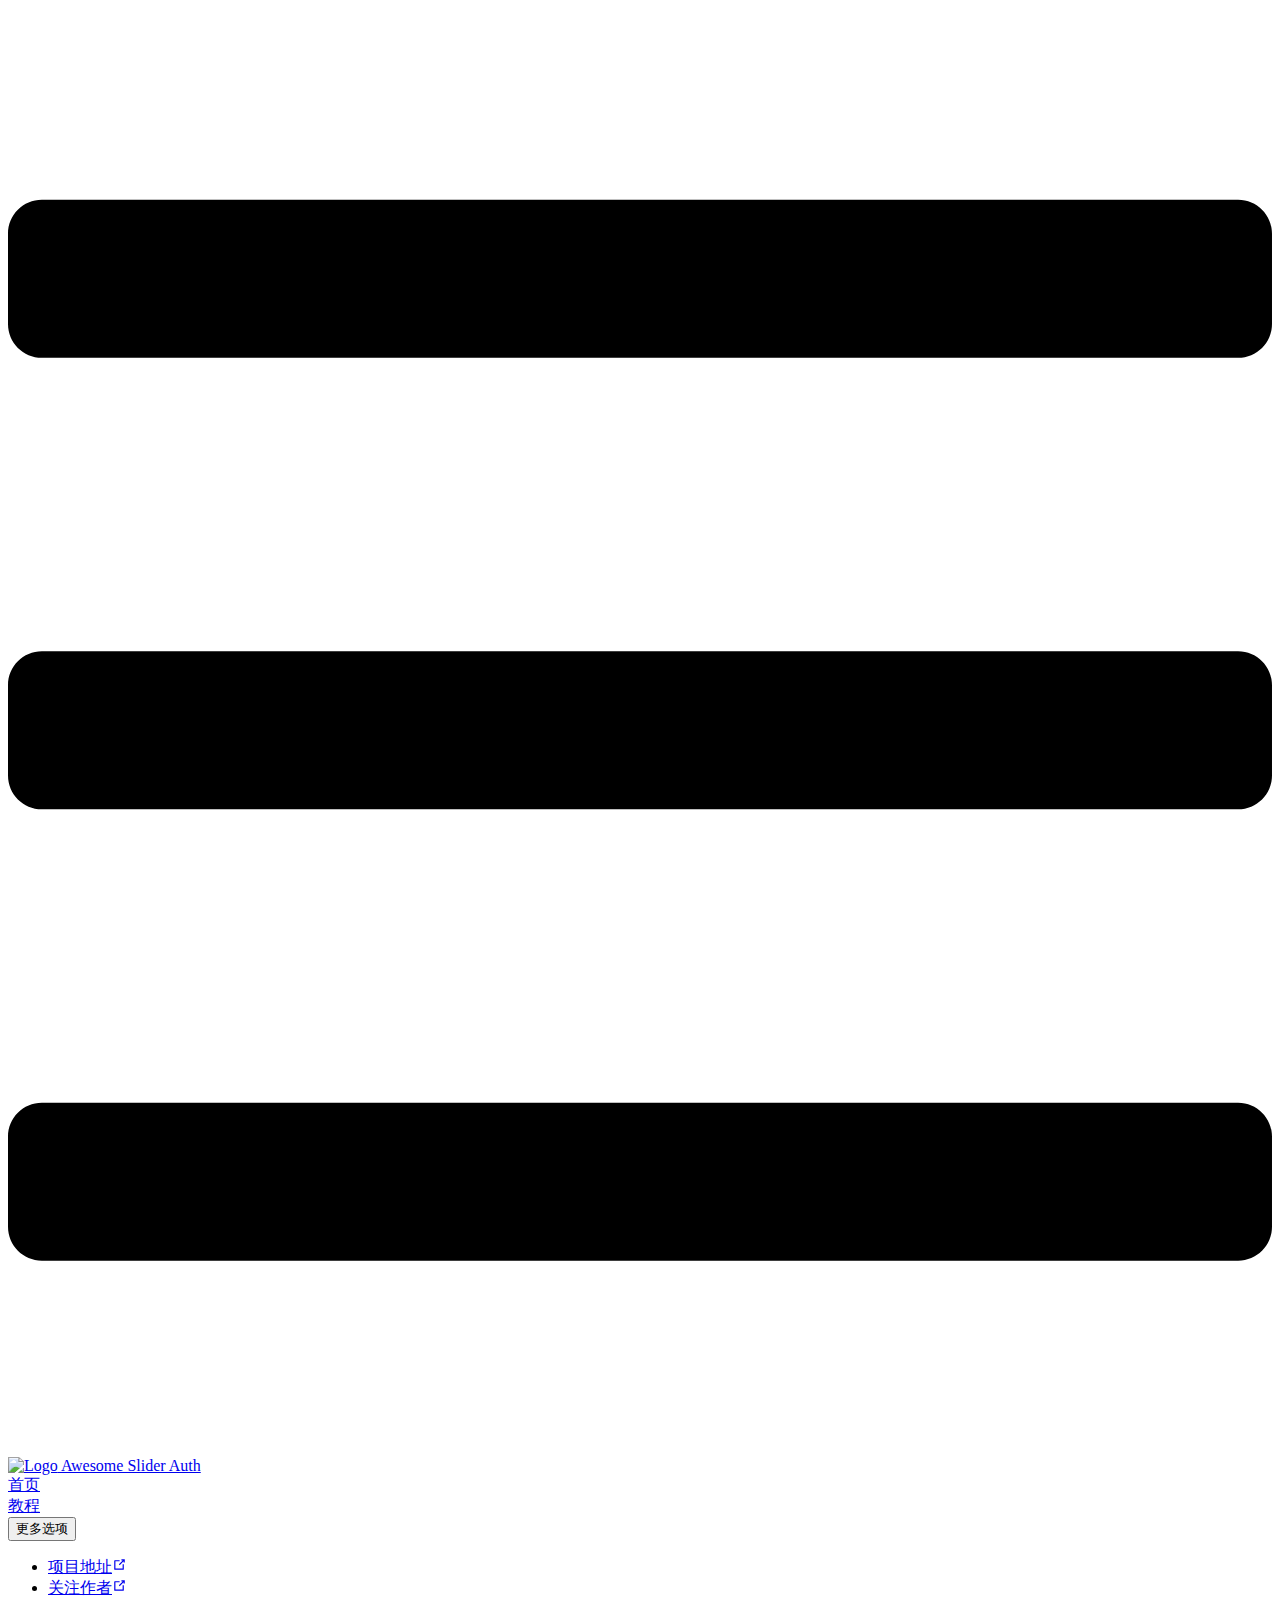
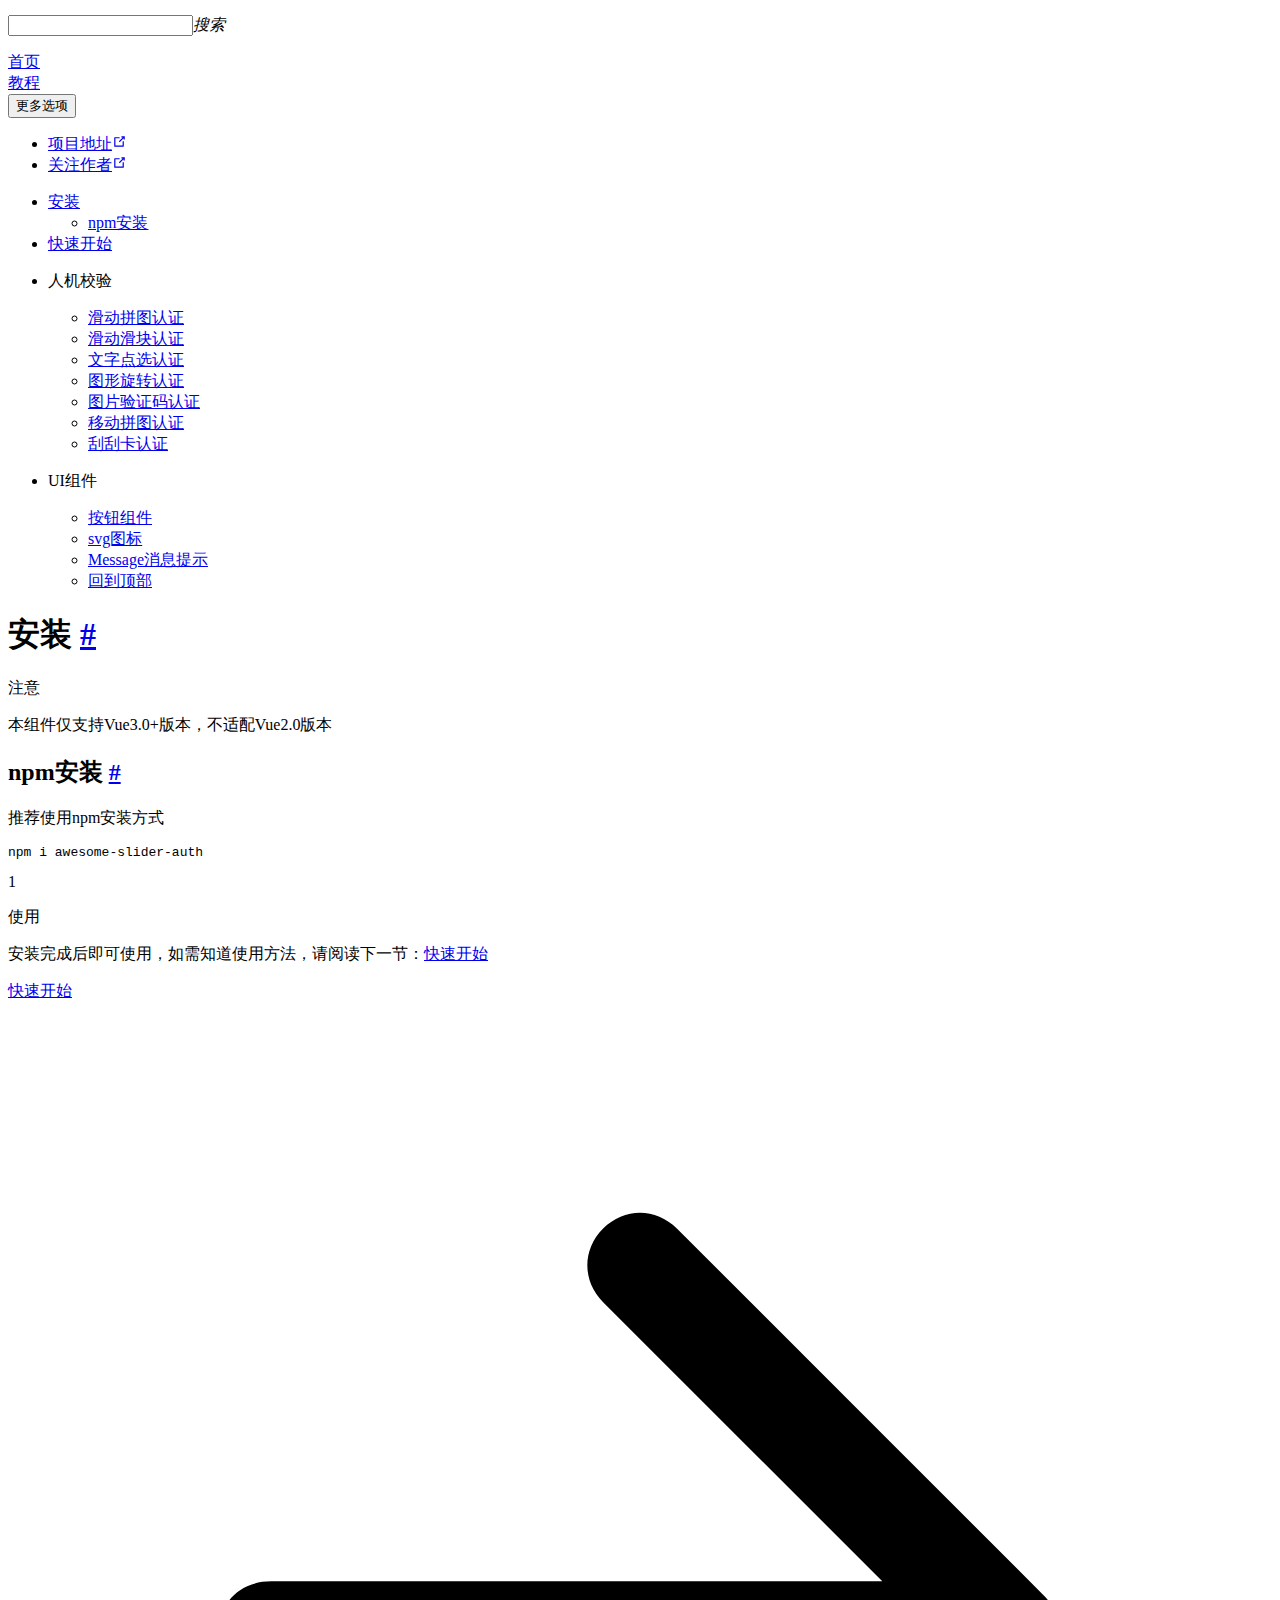
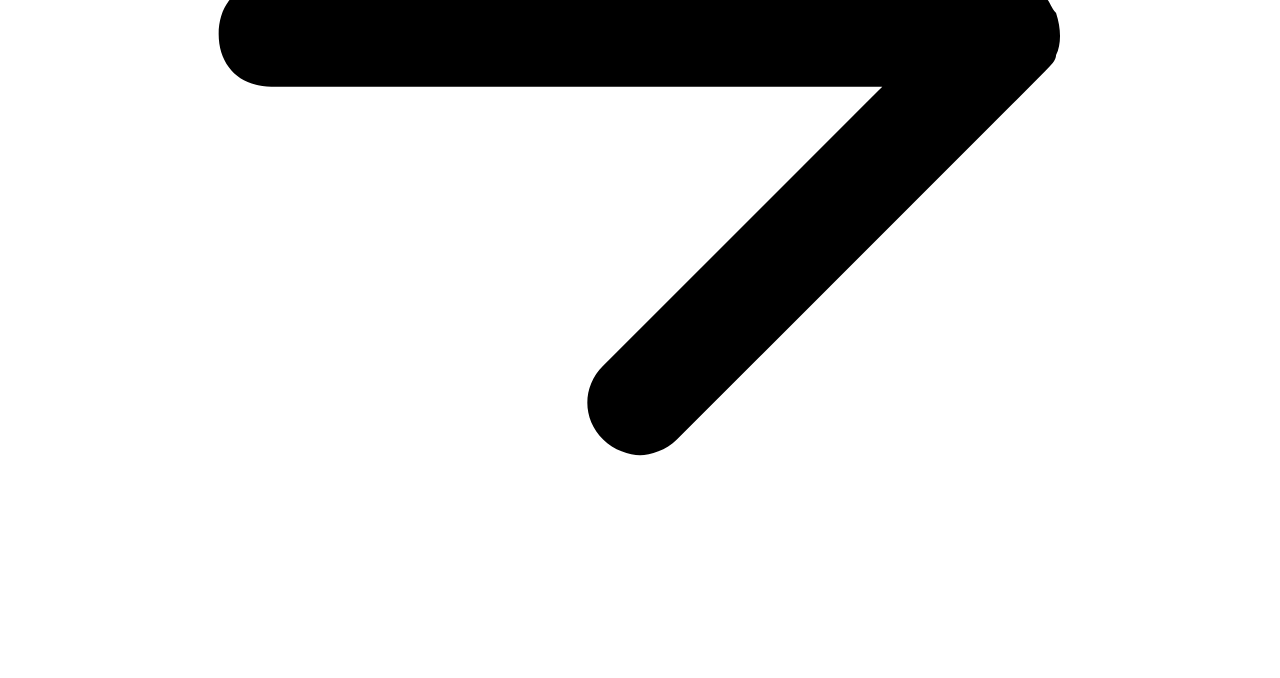
==== commit 5c3205cb: "2.1.2" ====
--- a/document/index.html
+++ b/document/index.html
@@ -5,20 +5,20 @@
     <meta name="viewport" content="width=device-width,initial-scale=1">
     <title>安装 | Awesome Slider Auth</title>
     <meta name="description" content="AwesomeSliderAuth组件库说明文档">
-    <link rel="stylesheet" href="/assets/style.580be274.css">
-    <link rel="modulepreload" href="/assets/Home.55e98f3b.js">
-    <link rel="modulepreload" href="/assets/app.3aeecdc4.js">
-    <link rel="modulepreload" href="/assets/document_index.md.7f8058c8.lean.js">
-    <link rel="modulepreload" href="/assets/app.3aeecdc4.js">
-    <link rel="icon" href="/linktolink.png">
+    <link rel="stylesheet" href="/awesome-slider-auth-doc/assets/style.af9b70f4.css">
+    <link rel="modulepreload" href="/awesome-slider-auth-doc/assets/Home.e444f31a.js">
+    <link rel="modulepreload" href="/awesome-slider-auth-doc/assets/app.5c473da7.js">
+    <link rel="modulepreload" href="/awesome-slider-auth-doc/assets/document_index.md.b2de9cc6.lean.js">
+    <link rel="modulepreload" href="/awesome-slider-auth-doc/assets/app.5c473da7.js">
+    <link rel="icon" href="/awesome-slider-auth-doc/linktolink.png">
     <meta name="twitter:title" content="安装 | Awesome Slider Auth">
     <meta property="og:title" content="安装 | Awesome Slider Auth">
   </head>
   <body>
-    <div id="app"><!--[--><!--[--><div class="theme"><header class="nav-bar" data-v-675d8756><div class="sidebar-button" data-v-675d8756><svg class="icon" xmlns="http://www.w3.org/2000/svg" aria-hidden="true" role="img" viewBox="0 0 448 512"><path fill="currentColor" d="M436 124H12c-6.627 0-12-5.373-12-12V80c0-6.627 5.373-12 12-12h424c6.627 0 12 5.373 12 12v32c0 6.627-5.373 12-12 12zm0 160H12c-6.627 0-12-5.373-12-12v-32c0-6.627 5.373-12 12-12h424c6.627 0 12 5.373 12 12v32c0 6.627-5.373 12-12 12zm0 160H12c-6.627 0-12-5.373-12-12v-32c0-6.627 5.373-12 12-12h424c6.627 0 12 5.373 12 12v32c0 6.627-5.373 12-12 12z" class></path></svg></div><a class="nav-bar-title" href="/" aria-label="Awesome Slider Auth, back to home" data-v-675d8756 data-v-4a583abe><img class="logo" src="/logo.png" alt="Logo" data-v-4a583abe> Awesome Slider Auth</a><div class="flex-grow" data-v-675d8756></div><div class="nav" data-v-675d8756><nav class="nav-links" data-v-675d8756 data-v-eab3edfe><!--[--><div class="item" data-v-eab3edfe><div class="nav-link" data-v-eab3edfe data-v-b8818f8c><a class="item" href="/" data-v-b8818f8c>首页 <!----></a></div></div><div class="item" data-v-eab3edfe><div class="nav-link" data-v-eab3edfe data-v-b8818f8c><a class="item active" href="/document/" data-v-b8818f8c>教程 <!----></a></div></div><div class="item" data-v-eab3edfe><div class="nav-dropdown-link" data-v-eab3edfe data-v-56bf3a3f><button class="button" data-v-56bf3a3f><span class="button-text" data-v-56bf3a3f>更多选项</span><span class="right button-arrow" data-v-56bf3a3f></span></button><ul class="dialog" data-v-56bf3a3f><!--[--><li class="dialog-item" data-v-56bf3a3f><div class="nav-dropdown-link-item" data-v-56bf3a3f data-v-bbc27490><a class="item isExternal" href="https://github.com/Traeric/awesome-slider-auth" target="_blank" rel="noopener noreferrer" data-v-bbc27490><span class="arrow" data-v-bbc27490></span><span class="text" data-v-bbc27490>项目地址</span><span class="icon" data-v-bbc27490><svg class="icon outbound" xmlns="http://www.w3.org/2000/svg" aria-hidden="true" x="0px" y="0px" viewbox="0 0 100 100" width="15" height="15" data-v-bbc27490><path fill="currentColor" d="M18.8,85.1h56l0,0c2.2,0,4-1.8,4-4v-32h-8v28h-48v-48h28v-8h-32l0,0c-2.2,0-4,1.8-4,4v56C14.8,83.3,16.6,85.1,18.8,85.1z"></path><polygon fill="currentColor" points="45.7,48.7 51.3,54.3 77.2,28.5 77.2,37.2 85.2,37.2 85.2,14.9 62.8,14.9 62.8,22.9 71.5,22.9"></polygon></svg></span></a></div></li><li class="dialog-item" data-v-56bf3a3f><div class="nav-dropdown-link-item" data-v-56bf3a3f data-v-bbc27490><a class="item isExternal" href="https://github.com/Traeric" target="_blank" rel="noopener noreferrer" data-v-bbc27490><span class="arrow" data-v-bbc27490></span><span class="text" data-v-bbc27490>关注作者</span><span class="icon" data-v-bbc27490><svg class="icon outbound" xmlns="http://www.w3.org/2000/svg" aria-hidden="true" x="0px" y="0px" viewbox="0 0 100 100" width="15" height="15" data-v-bbc27490><path fill="currentColor" d="M18.8,85.1h56l0,0c2.2,0,4-1.8,4-4v-32h-8v28h-48v-48h28v-8h-32l0,0c-2.2,0-4,1.8-4,4v56C14.8,83.3,16.6,85.1,18.8,85.1z"></path><polygon fill="currentColor" points="45.7,48.7 51.3,54.3 77.2,28.5 77.2,37.2 85.2,37.2 85.2,14.9 62.8,14.9 62.8,22.9 71.5,22.9"></polygon></svg></span></a></div></li><!--]--></ul></div></div><!--]--><!----><!----></nav></div><!--[--><!--[--><div class="code-search-bar"><input class="code-search-input" value><i class="code-search-btn">搜索</i><ul class="code-search-words"><!--[--><!--]--></ul></div><!----><!--]--><!--]--></header><aside class="sidebar" data-v-83e92a68><nav class="nav-links nav" data-v-83e92a68 data-v-eab3edfe><!--[--><div class="item" data-v-eab3edfe><div class="nav-link" data-v-eab3edfe data-v-b8818f8c><a class="item" href="/" data-v-b8818f8c>首页 <!----></a></div></div><div class="item" data-v-eab3edfe><div class="nav-link" data-v-eab3edfe data-v-b8818f8c><a class="item active" href="/document/" data-v-b8818f8c>教程 <!----></a></div></div><div class="item" data-v-eab3edfe><div class="nav-dropdown-link" data-v-eab3edfe data-v-56bf3a3f><button class="button" data-v-56bf3a3f><span class="button-text" data-v-56bf3a3f>更多选项</span><span class="right button-arrow" data-v-56bf3a3f></span></button><ul class="dialog" data-v-56bf3a3f><!--[--><li class="dialog-item" data-v-56bf3a3f><div class="nav-dropdown-link-item" data-v-56bf3a3f data-v-bbc27490><a class="item isExternal" href="https://github.com/Traeric/awesome-slider-auth" target="_blank" rel="noopener noreferrer" data-v-bbc27490><span class="arrow" data-v-bbc27490></span><span class="text" data-v-bbc27490>项目地址</span><span class="icon" data-v-bbc27490><svg class="icon outbound" xmlns="http://www.w3.org/2000/svg" aria-hidden="true" x="0px" y="0px" viewbox="0 0 100 100" width="15" height="15" data-v-bbc27490><path fill="currentColor" d="M18.8,85.1h56l0,0c2.2,0,4-1.8,4-4v-32h-8v28h-48v-48h28v-8h-32l0,0c-2.2,0-4,1.8-4,4v56C14.8,83.3,16.6,85.1,18.8,85.1z"></path><polygon fill="currentColor" points="45.7,48.7 51.3,54.3 77.2,28.5 77.2,37.2 85.2,37.2 85.2,14.9 62.8,14.9 62.8,22.9 71.5,22.9"></polygon></svg></span></a></div></li><li class="dialog-item" data-v-56bf3a3f><div class="nav-dropdown-link-item" data-v-56bf3a3f data-v-bbc27490><a class="item isExternal" href="https://github.com/Traeric" target="_blank" rel="noopener noreferrer" data-v-bbc27490><span class="arrow" data-v-bbc27490></span><span class="text" data-v-bbc27490>关注作者</span><span class="icon" data-v-bbc27490><svg class="icon outbound" xmlns="http://www.w3.org/2000/svg" aria-hidden="true" x="0px" y="0px" viewbox="0 0 100 100" width="15" height="15" data-v-bbc27490><path fill="currentColor" d="M18.8,85.1h56l0,0c2.2,0,4-1.8,4-4v-32h-8v28h-48v-48h28v-8h-32l0,0c-2.2,0-4,1.8-4,4v56C14.8,83.3,16.6,85.1,18.8,85.1z"></path><polygon fill="currentColor" points="45.7,48.7 51.3,54.3 77.2,28.5 77.2,37.2 85.2,37.2 85.2,14.9 62.8,14.9 62.8,22.9 71.5,22.9"></polygon></svg></span></a></div></li><!--]--></ul></div></div><!--]--><!----><!----></nav><!--[--><!--]--><ul class="sidebar-links" data-v-83e92a68><!--[--><li class="sidebar-link"><a class="sidebar-link-item active" href="/document/">安装</a><ul class="sidebar-links"><li class="sidebar-link"><a class="sidebar-link-item" href="#npm安装">npm安装</a><!----></li></ul></li><li class="sidebar-link"><a class="sidebar-link-item" href="/document/quick_start/">快速开始</a><!----></li><li class="sidebar-link"><p class="sidebar-link-item">人机校验</p><ul class="sidebar-links"><li class="sidebar-link"><a class="sidebar-link-item" href="/document/slider/puzzle_slider/">滑动拼图认证</a><!----></li><li class="sidebar-link"><a class="sidebar-link-item" href="/document/slider/simple_slider/">滑动滑块认证</a><!----></li><li class="sidebar-link"><a class="sidebar-link-item" href="/document/slider/text_slider/">文字点选认证</a><!----></li><li class="sidebar-link"><a class="sidebar-link-item" href="/document/slider/rotate_slider/">图形旋转认证</a><!----></li><li class="sidebar-link"><a class="sidebar-link-item" href="/document/slider/picture_captcha/">图片验证码认证</a><!----></li><li class="sidebar-link"><a class="sidebar-link-item" href="/document/slider/jigsaw_slider/">移动拼图认证</a><!----></li><li class="sidebar-link"><a class="sidebar-link-item" href="/document/slider/scratch_slider/">刮刮卡认证</a><!----></li></ul></li><li class="sidebar-link"><p class="sidebar-link-item">UI组件</p><ul class="sidebar-links"><li class="sidebar-link"><a class="sidebar-link-item" href="/document/ui/button/">按钮组件</a><!----></li><li class="sidebar-link"><a class="sidebar-link-item" href="/document/ui/font_icons/">字体图标</a><!----></li><li class="sidebar-link"><a class="sidebar-link-item" href="/document/ui/message/">Message消息提示</a><!----></li><li class="sidebar-link"><a class="sidebar-link-item" href="/document/ui/back_top/">回到顶部</a><!----></li></ul></li><!--]--></ul><!--[--><!--]--></aside><!-- TODO: make this button accessible --><div class="sidebar-mask"></div><main class="page" data-v-7eddb2c4><div class="container" data-v-7eddb2c4><!--[--><!--]--><div style="position:relative;" class="content" data-v-7eddb2c4><div><h1 id="安装" tabindex="-1">安装 <a class="header-anchor" href="#安装" aria-hidden="true">#</a></h1><div class="danger custom-block"><p class="custom-block-title">注意</p><p>本组件仅支持Vue3.0+版本，不适配Vue2.0版本</p></div><h2 id="npm安装" tabindex="-1">npm安装 <a class="header-anchor" href="#npm安装" aria-hidden="true">#</a></h2><p>推荐使用npm安装方式</p><div class="language-js line-numbers-mode"><pre><code>npm i awesome<span class="token operator">-</span>slider<span class="token operator">-</span>auth
-</code></pre><div class="line-numbers-wrapper"><span class="line-number">1</span><br></div></div><div class="tip custom-block"><p class="custom-block-title">使用</p><p>安装完成后即可使用，如需知道使用方法，请阅读下一节：<a href="./quick_start/">快速开始</a></p></div></div></div><footer class="page-footer" data-v-7eddb2c4 data-v-fb8d84c6><div class="edit" data-v-fb8d84c6><div class="edit-link" data-v-fb8d84c6 data-v-1ed99556><!----></div></div><div class="updated" data-v-fb8d84c6><!----></div></footer><div class="next-and-prev-link" data-v-7eddb2c4 data-v-38ede35f><div class="container" data-v-38ede35f><div class="prev" data-v-38ede35f><!----></div><div class="next" data-v-38ede35f><a class="link" href="/document/quick_start/" data-v-38ede35f><span class="text" data-v-38ede35f>快速开始</span><svg xmlns="http://www.w3.org/2000/svg" viewbox="0 0 24 24" class="icon icon-next" data-v-38ede35f><path d="M19.9,12.4c0.1-0.2,0.1-0.5,0-0.8c-0.1-0.1-0.1-0.2-0.2-0.3l-7-7c-0.4-0.4-1-0.4-1.4,0s-0.4,1,0,1.4l5.3,5.3H5c-0.6,0-1,0.4-1,1s0.4,1,1,1h11.6l-5.3,5.3c-0.4,0.4-0.4,1,0,1.4c0.2,0.2,0.5,0.3,0.7,0.3s0.5-0.1,0.7-0.3l7-7C19.8,12.6,19.9,12.5,19.9,12.4z"></path></svg></a></div></div></div><!--[--><!--]--></div></main></div><!----><!--]--><!-- <Content /> make sure to include markdown outlet --><!--]--></div>
-    <script>__VP_HASH_MAP__ = JSON.parse("{\"document_index.md\":\"7f8058c8\",\"document_quick_start_index.md\":\"8540297a\",\"document_slider_jigsaw_slider_index.md\":\"874a9eea\",\"document_slider_picture_captcha_index.md\":\"c23aa73a\",\"document_slider_puzzle_slider_index.md\":\"59d5110a\",\"document_slider_rotate_slider_index.md\":\"e55f57af\",\"document_slider_scratch_slider_index.md\":\"a97daf1c\",\"document_slider_simple_slider_index.md\":\"7154e8f8\",\"document_slider_text_slider_index.md\":\"b3223be7\",\"document_ui_back_top_index.md\":\"525e357c\",\"document_ui_button_index.md\":\"f8f2f9c7\",\"document_ui_font_icons_index.md\":\"70fd0753\",\"document_ui_message_index.md\":\"48d3ebce\",\"index.md\":\"b3432b7b\"}")</script>
-    <script type="module" async src="/assets/app.3aeecdc4.js"></script>
+    <div id="app"><!--[--><!--[--><div class="theme"><header class="nav-bar" data-v-675d8756><div class="sidebar-button" data-v-675d8756><svg class="icon" xmlns="http://www.w3.org/2000/svg" aria-hidden="true" role="img" viewBox="0 0 448 512"><path fill="currentColor" d="M436 124H12c-6.627 0-12-5.373-12-12V80c0-6.627 5.373-12 12-12h424c6.627 0 12 5.373 12 12v32c0 6.627-5.373 12-12 12zm0 160H12c-6.627 0-12-5.373-12-12v-32c0-6.627 5.373-12 12-12h424c6.627 0 12 5.373 12 12v32c0 6.627-5.373 12-12 12zm0 160H12c-6.627 0-12-5.373-12-12v-32c0-6.627 5.373-12 12-12h424c6.627 0 12 5.373 12 12v32c0 6.627-5.373 12-12 12z" class></path></svg></div><a class="nav-bar-title" href="/awesome-slider-auth-doc/" aria-label="Awesome Slider Auth, back to home" data-v-675d8756 data-v-4a583abe><img class="logo" src="/awesome-slider-auth-doc/logo.png" alt="Logo" data-v-4a583abe> Awesome Slider Auth</a><div class="flex-grow" data-v-675d8756></div><div class="nav" data-v-675d8756><nav class="nav-links" data-v-675d8756 data-v-eab3edfe><!--[--><div class="item" data-v-eab3edfe><div class="nav-link" data-v-eab3edfe data-v-b8818f8c><a class="item" href="/awesome-slider-auth-doc/" data-v-b8818f8c>首页 <!----></a></div></div><div class="item" data-v-eab3edfe><div class="nav-link" data-v-eab3edfe data-v-b8818f8c><a class="item" href="/awesome-slider-auth-doc/document/" data-v-b8818f8c>教程 <!----></a></div></div><div class="item" data-v-eab3edfe><div class="nav-dropdown-link" data-v-eab3edfe data-v-56bf3a3f><button class="button" data-v-56bf3a3f><span class="button-text" data-v-56bf3a3f>更多选项</span><span class="right button-arrow" data-v-56bf3a3f></span></button><ul class="dialog" data-v-56bf3a3f><!--[--><li class="dialog-item" data-v-56bf3a3f><div class="nav-dropdown-link-item" data-v-56bf3a3f data-v-bbc27490><a class="item isExternal" href="https://github.com/Traeric/awesome-slider-auth" target="_blank" rel="noopener noreferrer" data-v-bbc27490><span class="arrow" data-v-bbc27490></span><span class="text" data-v-bbc27490>项目地址</span><span class="icon" data-v-bbc27490><svg class="icon outbound" xmlns="http://www.w3.org/2000/svg" aria-hidden="true" x="0px" y="0px" viewbox="0 0 100 100" width="15" height="15" data-v-bbc27490><path fill="currentColor" d="M18.8,85.1h56l0,0c2.2,0,4-1.8,4-4v-32h-8v28h-48v-48h28v-8h-32l0,0c-2.2,0-4,1.8-4,4v56C14.8,83.3,16.6,85.1,18.8,85.1z"></path><polygon fill="currentColor" points="45.7,48.7 51.3,54.3 77.2,28.5 77.2,37.2 85.2,37.2 85.2,14.9 62.8,14.9 62.8,22.9 71.5,22.9"></polygon></svg></span></a></div></li><li class="dialog-item" data-v-56bf3a3f><div class="nav-dropdown-link-item" data-v-56bf3a3f data-v-bbc27490><a class="item isExternal" href="https://github.com/Traeric" target="_blank" rel="noopener noreferrer" data-v-bbc27490><span class="arrow" data-v-bbc27490></span><span class="text" data-v-bbc27490>关注作者</span><span class="icon" data-v-bbc27490><svg class="icon outbound" xmlns="http://www.w3.org/2000/svg" aria-hidden="true" x="0px" y="0px" viewbox="0 0 100 100" width="15" height="15" data-v-bbc27490><path fill="currentColor" d="M18.8,85.1h56l0,0c2.2,0,4-1.8,4-4v-32h-8v28h-48v-48h28v-8h-32l0,0c-2.2,0-4,1.8-4,4v56C14.8,83.3,16.6,85.1,18.8,85.1z"></path><polygon fill="currentColor" points="45.7,48.7 51.3,54.3 77.2,28.5 77.2,37.2 85.2,37.2 85.2,14.9 62.8,14.9 62.8,22.9 71.5,22.9"></polygon></svg></span></a></div></li><!--]--></ul></div></div><!--]--><!----><!----></nav></div><!--[--><!--[--><div class="code-search-bar"><input class="code-search-input" value><i class="code-search-btn">搜索</i><ul class="code-search-words"><!--[--><!--]--></ul></div><!----><!--]--><!--]--></header><aside class="sidebar" data-v-83e92a68><nav class="nav-links nav" data-v-83e92a68 data-v-eab3edfe><!--[--><div class="item" data-v-eab3edfe><div class="nav-link" data-v-eab3edfe data-v-b8818f8c><a class="item" href="/awesome-slider-auth-doc/" data-v-b8818f8c>首页 <!----></a></div></div><div class="item" data-v-eab3edfe><div class="nav-link" data-v-eab3edfe data-v-b8818f8c><a class="item" href="/awesome-slider-auth-doc/document/" data-v-b8818f8c>教程 <!----></a></div></div><div class="item" data-v-eab3edfe><div class="nav-dropdown-link" data-v-eab3edfe data-v-56bf3a3f><button class="button" data-v-56bf3a3f><span class="button-text" data-v-56bf3a3f>更多选项</span><span class="right button-arrow" data-v-56bf3a3f></span></button><ul class="dialog" data-v-56bf3a3f><!--[--><li class="dialog-item" data-v-56bf3a3f><div class="nav-dropdown-link-item" data-v-56bf3a3f data-v-bbc27490><a class="item isExternal" href="https://github.com/Traeric/awesome-slider-auth" target="_blank" rel="noopener noreferrer" data-v-bbc27490><span class="arrow" data-v-bbc27490></span><span class="text" data-v-bbc27490>项目地址</span><span class="icon" data-v-bbc27490><svg class="icon outbound" xmlns="http://www.w3.org/2000/svg" aria-hidden="true" x="0px" y="0px" viewbox="0 0 100 100" width="15" height="15" data-v-bbc27490><path fill="currentColor" d="M18.8,85.1h56l0,0c2.2,0,4-1.8,4-4v-32h-8v28h-48v-48h28v-8h-32l0,0c-2.2,0-4,1.8-4,4v56C14.8,83.3,16.6,85.1,18.8,85.1z"></path><polygon fill="currentColor" points="45.7,48.7 51.3,54.3 77.2,28.5 77.2,37.2 85.2,37.2 85.2,14.9 62.8,14.9 62.8,22.9 71.5,22.9"></polygon></svg></span></a></div></li><li class="dialog-item" data-v-56bf3a3f><div class="nav-dropdown-link-item" data-v-56bf3a3f data-v-bbc27490><a class="item isExternal" href="https://github.com/Traeric" target="_blank" rel="noopener noreferrer" data-v-bbc27490><span class="arrow" data-v-bbc27490></span><span class="text" data-v-bbc27490>关注作者</span><span class="icon" data-v-bbc27490><svg class="icon outbound" xmlns="http://www.w3.org/2000/svg" aria-hidden="true" x="0px" y="0px" viewbox="0 0 100 100" width="15" height="15" data-v-bbc27490><path fill="currentColor" d="M18.8,85.1h56l0,0c2.2,0,4-1.8,4-4v-32h-8v28h-48v-48h28v-8h-32l0,0c-2.2,0-4,1.8-4,4v56C14.8,83.3,16.6,85.1,18.8,85.1z"></path><polygon fill="currentColor" points="45.7,48.7 51.3,54.3 77.2,28.5 77.2,37.2 85.2,37.2 85.2,14.9 62.8,14.9 62.8,22.9 71.5,22.9"></polygon></svg></span></a></div></li><!--]--></ul></div></div><!--]--><!----><!----></nav><!--[--><!--]--><ul class="sidebar-links" data-v-83e92a68><!--[--><li class="sidebar-link"><a class="sidebar-link-item active" href="/awesome-slider-auth-doc/document/">安装</a><ul class="sidebar-links"><li class="sidebar-link"><a class="sidebar-link-item" href="#npm安装">npm安装</a><!----></li></ul></li><li class="sidebar-link"><a class="sidebar-link-item" href="/awesome-slider-auth-doc/document/quick_start/">快速开始</a><!----></li><li class="sidebar-link"><p class="sidebar-link-item">人机校验</p><ul class="sidebar-links"><li class="sidebar-link"><a class="sidebar-link-item" href="/awesome-slider-auth-doc/document/slider/puzzle_slider/">滑动拼图认证</a><!----></li><li class="sidebar-link"><a class="sidebar-link-item" href="/awesome-slider-auth-doc/document/slider/simple_slider/">滑动滑块认证</a><!----></li><li class="sidebar-link"><a class="sidebar-link-item" href="/awesome-slider-auth-doc/document/slider/text_slider/">文字点选认证</a><!----></li><li class="sidebar-link"><a class="sidebar-link-item" href="/awesome-slider-auth-doc/document/slider/rotate_slider/">图形旋转认证</a><!----></li><li class="sidebar-link"><a class="sidebar-link-item" href="/awesome-slider-auth-doc/document/slider/picture_captcha/">图片验证码认证</a><!----></li><li class="sidebar-link"><a class="sidebar-link-item" href="/awesome-slider-auth-doc/document/slider/jigsaw_slider/">移动拼图认证</a><!----></li><li class="sidebar-link"><a class="sidebar-link-item" href="/awesome-slider-auth-doc/document/slider/scratch_slider/">刮刮卡认证</a><!----></li></ul></li><li class="sidebar-link"><p class="sidebar-link-item">UI组件</p><ul class="sidebar-links"><li class="sidebar-link"><a class="sidebar-link-item" href="/awesome-slider-auth-doc/document/ui/button/">按钮组件</a><!----></li><li class="sidebar-link"><a class="sidebar-link-item" href="/awesome-slider-auth-doc/document/ui/svg_icons/">svg图标</a><!----></li><li class="sidebar-link"><a class="sidebar-link-item" href="/awesome-slider-auth-doc/document/ui/message/">Message消息提示</a><!----></li><li class="sidebar-link"><a class="sidebar-link-item" href="/awesome-slider-auth-doc/document/ui/back_top/">回到顶部</a><!----></li></ul></li><!--]--></ul><!--[--><!--]--></aside><!-- TODO: make this button accessible --><div class="sidebar-mask"></div><main class="page" data-v-7eddb2c4><div class="container" data-v-7eddb2c4><!--[--><!--]--><div style="position:relative;" class="content" data-v-7eddb2c4><div><h1 id="安装" tabindex="-1">安装 <a class="header-anchor" href="#安装" aria-hidden="true">#</a></h1><div class="danger custom-block"><p class="custom-block-title">注意</p><p>本组件仅支持Vue3.0+版本，不适配Vue2.0版本</p></div><h2 id="npm安装" tabindex="-1">npm安装 <a class="header-anchor" href="#npm安装" aria-hidden="true">#</a></h2><p>推荐使用npm安装方式</p><div class="language-js line-numbers-mode"><pre><code>npm i awesome<span class="token operator">-</span>slider<span class="token operator">-</span>auth
+</code></pre><div class="line-numbers-wrapper"><span class="line-number">1</span><br></div></div><div class="tip custom-block"><p class="custom-block-title">使用</p><p>安装完成后即可使用，如需知道使用方法，请阅读下一节：<a href="./quick_start/">快速开始</a></p></div></div></div><footer class="page-footer" data-v-7eddb2c4 data-v-fb8d84c6><div class="edit" data-v-fb8d84c6><div class="edit-link" data-v-fb8d84c6 data-v-1ed99556><!----></div></div><div class="updated" data-v-fb8d84c6><!----></div></footer><div class="next-and-prev-link" data-v-7eddb2c4 data-v-38ede35f><div class="container" data-v-38ede35f><div class="prev" data-v-38ede35f><!----></div><div class="next" data-v-38ede35f><a class="link" href="/awesome-slider-auth-doc/document/quick_start/" data-v-38ede35f><span class="text" data-v-38ede35f>快速开始</span><svg xmlns="http://www.w3.org/2000/svg" viewbox="0 0 24 24" class="icon icon-next" data-v-38ede35f><path d="M19.9,12.4c0.1-0.2,0.1-0.5,0-0.8c-0.1-0.1-0.1-0.2-0.2-0.3l-7-7c-0.4-0.4-1-0.4-1.4,0s-0.4,1,0,1.4l5.3,5.3H5c-0.6,0-1,0.4-1,1s0.4,1,1,1h11.6l-5.3,5.3c-0.4,0.4-0.4,1,0,1.4c0.2,0.2,0.5,0.3,0.7,0.3s0.5-0.1,0.7-0.3l7-7C19.8,12.6,19.9,12.5,19.9,12.4z"></path></svg></a></div></div></div><!--[--><!--]--></div></main></div><!----><!--]--><!-- <Content /> make sure to include markdown outlet --><!--]--></div>
+    <script>__VP_HASH_MAP__ = JSON.parse("{\"document_index.md\":\"b2de9cc6\",\"document_quick_start_index.md\":\"91cad868\",\"document_slider_jigsaw_slider_index.md\":\"1d79b86d\",\"document_slider_picture_captcha_index.md\":\"23504403\",\"document_slider_puzzle_slider_index.md\":\"c374aec7\",\"document_slider_rotate_slider_index.md\":\"b9cda71b\",\"document_slider_scratch_slider_index.md\":\"d77d4172\",\"document_slider_simple_slider_index.md\":\"8443f36b\",\"document_slider_text_slider_index.md\":\"046a7a98\",\"document_ui_back_top_index.md\":\"02f74e3e\",\"document_ui_button_index.md\":\"6863e9a8\",\"document_ui_message_index.md\":\"423fe33d\",\"document_ui_svg_icons_index.md\":\"1fcc8119\",\"index.md\":\"a86c44f2\"}")</script>
+    <script type="module" async src="/awesome-slider-auth-doc/assets/app.5c473da7.js"></script>
     
   </body>
 </html>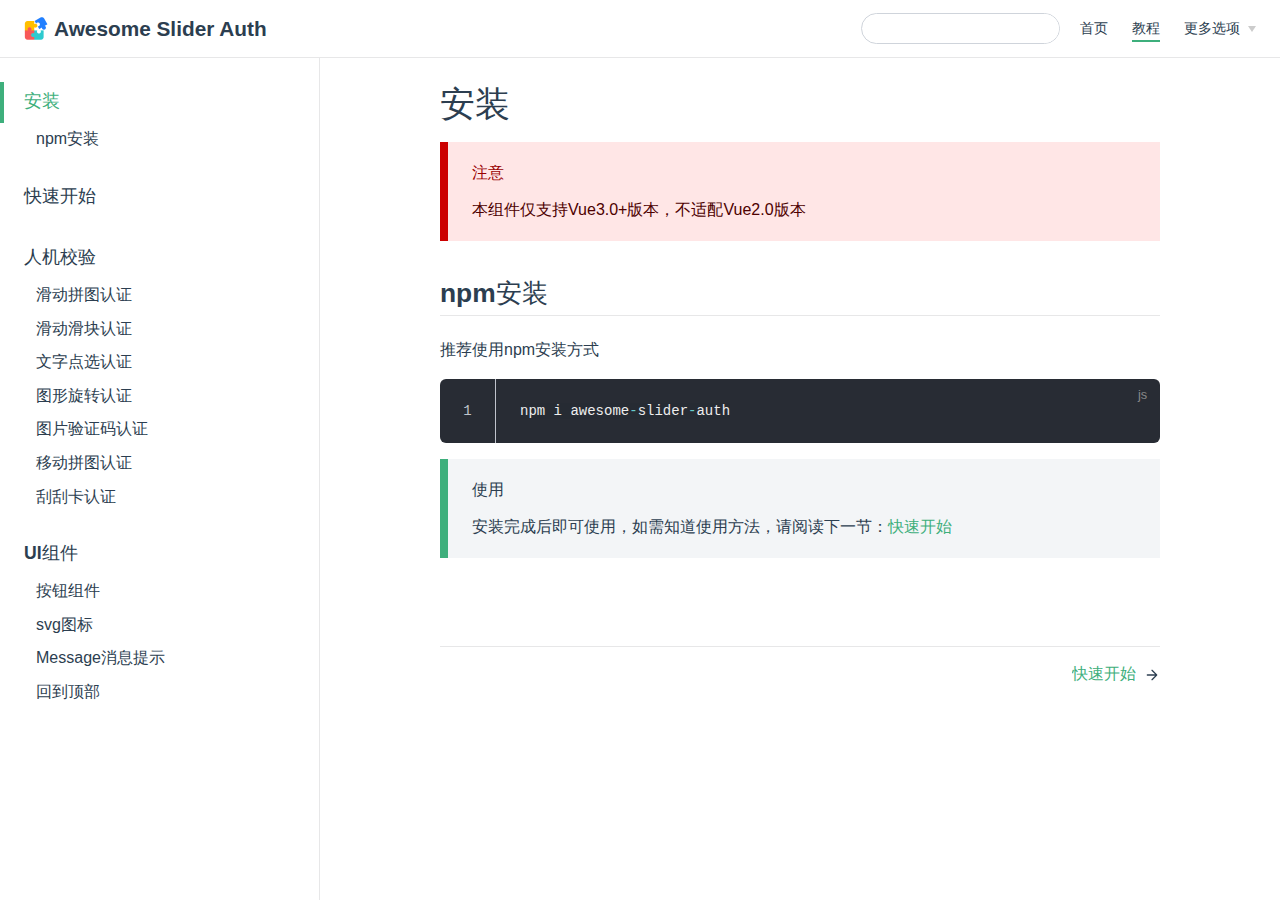
==== commit 198f86b6: "2.1.2版本文档" ====
--- a/document/index.html
+++ b/document/index.html
@@ -5,20 +5,20 @@
     <meta name="viewport" content="width=device-width,initial-scale=1">
     <title>安装 | Awesome Slider Auth</title>
     <meta name="description" content="AwesomeSliderAuth组件库说明文档">
-    <link rel="stylesheet" href="/awesome-slider-auth-doc/assets/style.af9b70f4.css">
-    <link rel="modulepreload" href="/awesome-slider-auth-doc/assets/Home.e444f31a.js">
-    <link rel="modulepreload" href="/awesome-slider-auth-doc/assets/app.5c473da7.js">
-    <link rel="modulepreload" href="/awesome-slider-auth-doc/assets/document_index.md.b2de9cc6.lean.js">
-    <link rel="modulepreload" href="/awesome-slider-auth-doc/assets/app.5c473da7.js">
-    <link rel="icon" href="/awesome-slider-auth-doc/linktolink.png">
+    <link rel="stylesheet" href="/assets/style.4c319b1a.css">
+    <link rel="modulepreload" href="/assets/Home.4c534dc3.js">
+    <link rel="modulepreload" href="/assets/app.6d67a695.js">
+    <link rel="modulepreload" href="/assets/document_index.md.83730cda.lean.js">
+    <link rel="modulepreload" href="/assets/app.6d67a695.js">
+    <link rel="icon" href="/linktolink.png">
     <meta name="twitter:title" content="安装 | Awesome Slider Auth">
     <meta property="og:title" content="安装 | Awesome Slider Auth">
   </head>
   <body>
-    <div id="app"><!--[--><!--[--><div class="theme"><header class="nav-bar" data-v-675d8756><div class="sidebar-button" data-v-675d8756><svg class="icon" xmlns="http://www.w3.org/2000/svg" aria-hidden="true" role="img" viewBox="0 0 448 512"><path fill="currentColor" d="M436 124H12c-6.627 0-12-5.373-12-12V80c0-6.627 5.373-12 12-12h424c6.627 0 12 5.373 12 12v32c0 6.627-5.373 12-12 12zm0 160H12c-6.627 0-12-5.373-12-12v-32c0-6.627 5.373-12 12-12h424c6.627 0 12 5.373 12 12v32c0 6.627-5.373 12-12 12zm0 160H12c-6.627 0-12-5.373-12-12v-32c0-6.627 5.373-12 12-12h424c6.627 0 12 5.373 12 12v32c0 6.627-5.373 12-12 12z" class></path></svg></div><a class="nav-bar-title" href="/awesome-slider-auth-doc/" aria-label="Awesome Slider Auth, back to home" data-v-675d8756 data-v-4a583abe><img class="logo" src="/awesome-slider-auth-doc/logo.png" alt="Logo" data-v-4a583abe> Awesome Slider Auth</a><div class="flex-grow" data-v-675d8756></div><div class="nav" data-v-675d8756><nav class="nav-links" data-v-675d8756 data-v-eab3edfe><!--[--><div class="item" data-v-eab3edfe><div class="nav-link" data-v-eab3edfe data-v-b8818f8c><a class="item" href="/awesome-slider-auth-doc/" data-v-b8818f8c>首页 <!----></a></div></div><div class="item" data-v-eab3edfe><div class="nav-link" data-v-eab3edfe data-v-b8818f8c><a class="item" href="/awesome-slider-auth-doc/document/" data-v-b8818f8c>教程 <!----></a></div></div><div class="item" data-v-eab3edfe><div class="nav-dropdown-link" data-v-eab3edfe data-v-56bf3a3f><button class="button" data-v-56bf3a3f><span class="button-text" data-v-56bf3a3f>更多选项</span><span class="right button-arrow" data-v-56bf3a3f></span></button><ul class="dialog" data-v-56bf3a3f><!--[--><li class="dialog-item" data-v-56bf3a3f><div class="nav-dropdown-link-item" data-v-56bf3a3f data-v-bbc27490><a class="item isExternal" href="https://github.com/Traeric/awesome-slider-auth" target="_blank" rel="noopener noreferrer" data-v-bbc27490><span class="arrow" data-v-bbc27490></span><span class="text" data-v-bbc27490>项目地址</span><span class="icon" data-v-bbc27490><svg class="icon outbound" xmlns="http://www.w3.org/2000/svg" aria-hidden="true" x="0px" y="0px" viewbox="0 0 100 100" width="15" height="15" data-v-bbc27490><path fill="currentColor" d="M18.8,85.1h56l0,0c2.2,0,4-1.8,4-4v-32h-8v28h-48v-48h28v-8h-32l0,0c-2.2,0-4,1.8-4,4v56C14.8,83.3,16.6,85.1,18.8,85.1z"></path><polygon fill="currentColor" points="45.7,48.7 51.3,54.3 77.2,28.5 77.2,37.2 85.2,37.2 85.2,14.9 62.8,14.9 62.8,22.9 71.5,22.9"></polygon></svg></span></a></div></li><li class="dialog-item" data-v-56bf3a3f><div class="nav-dropdown-link-item" data-v-56bf3a3f data-v-bbc27490><a class="item isExternal" href="https://github.com/Traeric" target="_blank" rel="noopener noreferrer" data-v-bbc27490><span class="arrow" data-v-bbc27490></span><span class="text" data-v-bbc27490>关注作者</span><span class="icon" data-v-bbc27490><svg class="icon outbound" xmlns="http://www.w3.org/2000/svg" aria-hidden="true" x="0px" y="0px" viewbox="0 0 100 100" width="15" height="15" data-v-bbc27490><path fill="currentColor" d="M18.8,85.1h56l0,0c2.2,0,4-1.8,4-4v-32h-8v28h-48v-48h28v-8h-32l0,0c-2.2,0-4,1.8-4,4v56C14.8,83.3,16.6,85.1,18.8,85.1z"></path><polygon fill="currentColor" points="45.7,48.7 51.3,54.3 77.2,28.5 77.2,37.2 85.2,37.2 85.2,14.9 62.8,14.9 62.8,22.9 71.5,22.9"></polygon></svg></span></a></div></li><!--]--></ul></div></div><!--]--><!----><!----></nav></div><!--[--><!--[--><div class="code-search-bar"><input class="code-search-input" value><i class="code-search-btn">搜索</i><ul class="code-search-words"><!--[--><!--]--></ul></div><!----><!--]--><!--]--></header><aside class="sidebar" data-v-83e92a68><nav class="nav-links nav" data-v-83e92a68 data-v-eab3edfe><!--[--><div class="item" data-v-eab3edfe><div class="nav-link" data-v-eab3edfe data-v-b8818f8c><a class="item" href="/awesome-slider-auth-doc/" data-v-b8818f8c>首页 <!----></a></div></div><div class="item" data-v-eab3edfe><div class="nav-link" data-v-eab3edfe data-v-b8818f8c><a class="item" href="/awesome-slider-auth-doc/document/" data-v-b8818f8c>教程 <!----></a></div></div><div class="item" data-v-eab3edfe><div class="nav-dropdown-link" data-v-eab3edfe data-v-56bf3a3f><button class="button" data-v-56bf3a3f><span class="button-text" data-v-56bf3a3f>更多选项</span><span class="right button-arrow" data-v-56bf3a3f></span></button><ul class="dialog" data-v-56bf3a3f><!--[--><li class="dialog-item" data-v-56bf3a3f><div class="nav-dropdown-link-item" data-v-56bf3a3f data-v-bbc27490><a class="item isExternal" href="https://github.com/Traeric/awesome-slider-auth" target="_blank" rel="noopener noreferrer" data-v-bbc27490><span class="arrow" data-v-bbc27490></span><span class="text" data-v-bbc27490>项目地址</span><span class="icon" data-v-bbc27490><svg class="icon outbound" xmlns="http://www.w3.org/2000/svg" aria-hidden="true" x="0px" y="0px" viewbox="0 0 100 100" width="15" height="15" data-v-bbc27490><path fill="currentColor" d="M18.8,85.1h56l0,0c2.2,0,4-1.8,4-4v-32h-8v28h-48v-48h28v-8h-32l0,0c-2.2,0-4,1.8-4,4v56C14.8,83.3,16.6,85.1,18.8,85.1z"></path><polygon fill="currentColor" points="45.7,48.7 51.3,54.3 77.2,28.5 77.2,37.2 85.2,37.2 85.2,14.9 62.8,14.9 62.8,22.9 71.5,22.9"></polygon></svg></span></a></div></li><li class="dialog-item" data-v-56bf3a3f><div class="nav-dropdown-link-item" data-v-56bf3a3f data-v-bbc27490><a class="item isExternal" href="https://github.com/Traeric" target="_blank" rel="noopener noreferrer" data-v-bbc27490><span class="arrow" data-v-bbc27490></span><span class="text" data-v-bbc27490>关注作者</span><span class="icon" data-v-bbc27490><svg class="icon outbound" xmlns="http://www.w3.org/2000/svg" aria-hidden="true" x="0px" y="0px" viewbox="0 0 100 100" width="15" height="15" data-v-bbc27490><path fill="currentColor" d="M18.8,85.1h56l0,0c2.2,0,4-1.8,4-4v-32h-8v28h-48v-48h28v-8h-32l0,0c-2.2,0-4,1.8-4,4v56C14.8,83.3,16.6,85.1,18.8,85.1z"></path><polygon fill="currentColor" points="45.7,48.7 51.3,54.3 77.2,28.5 77.2,37.2 85.2,37.2 85.2,14.9 62.8,14.9 62.8,22.9 71.5,22.9"></polygon></svg></span></a></div></li><!--]--></ul></div></div><!--]--><!----><!----></nav><!--[--><!--]--><ul class="sidebar-links" data-v-83e92a68><!--[--><li class="sidebar-link"><a class="sidebar-link-item active" href="/awesome-slider-auth-doc/document/">安装</a><ul class="sidebar-links"><li class="sidebar-link"><a class="sidebar-link-item" href="#npm安装">npm安装</a><!----></li></ul></li><li class="sidebar-link"><a class="sidebar-link-item" href="/awesome-slider-auth-doc/document/quick_start/">快速开始</a><!----></li><li class="sidebar-link"><p class="sidebar-link-item">人机校验</p><ul class="sidebar-links"><li class="sidebar-link"><a class="sidebar-link-item" href="/awesome-slider-auth-doc/document/slider/puzzle_slider/">滑动拼图认证</a><!----></li><li class="sidebar-link"><a class="sidebar-link-item" href="/awesome-slider-auth-doc/document/slider/simple_slider/">滑动滑块认证</a><!----></li><li class="sidebar-link"><a class="sidebar-link-item" href="/awesome-slider-auth-doc/document/slider/text_slider/">文字点选认证</a><!----></li><li class="sidebar-link"><a class="sidebar-link-item" href="/awesome-slider-auth-doc/document/slider/rotate_slider/">图形旋转认证</a><!----></li><li class="sidebar-link"><a class="sidebar-link-item" href="/awesome-slider-auth-doc/document/slider/picture_captcha/">图片验证码认证</a><!----></li><li class="sidebar-link"><a class="sidebar-link-item" href="/awesome-slider-auth-doc/document/slider/jigsaw_slider/">移动拼图认证</a><!----></li><li class="sidebar-link"><a class="sidebar-link-item" href="/awesome-slider-auth-doc/document/slider/scratch_slider/">刮刮卡认证</a><!----></li></ul></li><li class="sidebar-link"><p class="sidebar-link-item">UI组件</p><ul class="sidebar-links"><li class="sidebar-link"><a class="sidebar-link-item" href="/awesome-slider-auth-doc/document/ui/button/">按钮组件</a><!----></li><li class="sidebar-link"><a class="sidebar-link-item" href="/awesome-slider-auth-doc/document/ui/svg_icons/">svg图标</a><!----></li><li class="sidebar-link"><a class="sidebar-link-item" href="/awesome-slider-auth-doc/document/ui/message/">Message消息提示</a><!----></li><li class="sidebar-link"><a class="sidebar-link-item" href="/awesome-slider-auth-doc/document/ui/back_top/">回到顶部</a><!----></li></ul></li><!--]--></ul><!--[--><!--]--></aside><!-- TODO: make this button accessible --><div class="sidebar-mask"></div><main class="page" data-v-7eddb2c4><div class="container" data-v-7eddb2c4><!--[--><!--]--><div style="position:relative;" class="content" data-v-7eddb2c4><div><h1 id="安装" tabindex="-1">安装 <a class="header-anchor" href="#安装" aria-hidden="true">#</a></h1><div class="danger custom-block"><p class="custom-block-title">注意</p><p>本组件仅支持Vue3.0+版本，不适配Vue2.0版本</p></div><h2 id="npm安装" tabindex="-1">npm安装 <a class="header-anchor" href="#npm安装" aria-hidden="true">#</a></h2><p>推荐使用npm安装方式</p><div class="language-js line-numbers-mode"><pre><code>npm i awesome<span class="token operator">-</span>slider<span class="token operator">-</span>auth
-</code></pre><div class="line-numbers-wrapper"><span class="line-number">1</span><br></div></div><div class="tip custom-block"><p class="custom-block-title">使用</p><p>安装完成后即可使用，如需知道使用方法，请阅读下一节：<a href="./quick_start/">快速开始</a></p></div></div></div><footer class="page-footer" data-v-7eddb2c4 data-v-fb8d84c6><div class="edit" data-v-fb8d84c6><div class="edit-link" data-v-fb8d84c6 data-v-1ed99556><!----></div></div><div class="updated" data-v-fb8d84c6><!----></div></footer><div class="next-and-prev-link" data-v-7eddb2c4 data-v-38ede35f><div class="container" data-v-38ede35f><div class="prev" data-v-38ede35f><!----></div><div class="next" data-v-38ede35f><a class="link" href="/awesome-slider-auth-doc/document/quick_start/" data-v-38ede35f><span class="text" data-v-38ede35f>快速开始</span><svg xmlns="http://www.w3.org/2000/svg" viewbox="0 0 24 24" class="icon icon-next" data-v-38ede35f><path d="M19.9,12.4c0.1-0.2,0.1-0.5,0-0.8c-0.1-0.1-0.1-0.2-0.2-0.3l-7-7c-0.4-0.4-1-0.4-1.4,0s-0.4,1,0,1.4l5.3,5.3H5c-0.6,0-1,0.4-1,1s0.4,1,1,1h11.6l-5.3,5.3c-0.4,0.4-0.4,1,0,1.4c0.2,0.2,0.5,0.3,0.7,0.3s0.5-0.1,0.7-0.3l7-7C19.8,12.6,19.9,12.5,19.9,12.4z"></path></svg></a></div></div></div><!--[--><!--]--></div></main></div><!----><!--]--><!-- <Content /> make sure to include markdown outlet --><!--]--></div>
-    <script>__VP_HASH_MAP__ = JSON.parse("{\"document_index.md\":\"b2de9cc6\",\"document_quick_start_index.md\":\"91cad868\",\"document_slider_jigsaw_slider_index.md\":\"1d79b86d\",\"document_slider_picture_captcha_index.md\":\"23504403\",\"document_slider_puzzle_slider_index.md\":\"c374aec7\",\"document_slider_rotate_slider_index.md\":\"b9cda71b\",\"document_slider_scratch_slider_index.md\":\"d77d4172\",\"document_slider_simple_slider_index.md\":\"8443f36b\",\"document_slider_text_slider_index.md\":\"046a7a98\",\"document_ui_back_top_index.md\":\"02f74e3e\",\"document_ui_button_index.md\":\"6863e9a8\",\"document_ui_message_index.md\":\"423fe33d\",\"document_ui_svg_icons_index.md\":\"1fcc8119\",\"index.md\":\"a86c44f2\"}")</script>
-    <script type="module" async src="/awesome-slider-auth-doc/assets/app.5c473da7.js"></script>
+    <div id="app"><!--[--><!--[--><div class="theme"><header class="nav-bar" data-v-675d8756><div class="sidebar-button" data-v-675d8756><svg class="icon" xmlns="http://www.w3.org/2000/svg" aria-hidden="true" role="img" viewBox="0 0 448 512"><path fill="currentColor" d="M436 124H12c-6.627 0-12-5.373-12-12V80c0-6.627 5.373-12 12-12h424c6.627 0 12 5.373 12 12v32c0 6.627-5.373 12-12 12zm0 160H12c-6.627 0-12-5.373-12-12v-32c0-6.627 5.373-12 12-12h424c6.627 0 12 5.373 12 12v32c0 6.627-5.373 12-12 12zm0 160H12c-6.627 0-12-5.373-12-12v-32c0-6.627 5.373-12 12-12h424c6.627 0 12 5.373 12 12v32c0 6.627-5.373 12-12 12z" class></path></svg></div><a class="nav-bar-title" href="/" aria-label="Awesome Slider Auth, back to home" data-v-675d8756 data-v-4a583abe><img class="logo" src="/logo.png" alt="Logo" data-v-4a583abe> Awesome Slider Auth</a><div class="flex-grow" data-v-675d8756></div><div class="nav" data-v-675d8756><nav class="nav-links" data-v-675d8756 data-v-eab3edfe><!--[--><div class="item" data-v-eab3edfe><div class="nav-link" data-v-eab3edfe data-v-b8818f8c><a class="item" href="/" data-v-b8818f8c>首页 <!----></a></div></div><div class="item" data-v-eab3edfe><div class="nav-link" data-v-eab3edfe data-v-b8818f8c><a class="item active" href="/document/" data-v-b8818f8c>教程 <!----></a></div></div><div class="item" data-v-eab3edfe><div class="nav-dropdown-link" data-v-eab3edfe data-v-56bf3a3f><button class="button" data-v-56bf3a3f><span class="button-text" data-v-56bf3a3f>更多选项</span><span class="right button-arrow" data-v-56bf3a3f></span></button><ul class="dialog" data-v-56bf3a3f><!--[--><li class="dialog-item" data-v-56bf3a3f><div class="nav-dropdown-link-item" data-v-56bf3a3f data-v-bbc27490><a class="item isExternal" href="https://github.com/Traeric/awesome-slider-auth" target="_blank" rel="noopener noreferrer" data-v-bbc27490><span class="arrow" data-v-bbc27490></span><span class="text" data-v-bbc27490>项目地址</span><span class="icon" data-v-bbc27490><svg class="icon outbound" xmlns="http://www.w3.org/2000/svg" aria-hidden="true" x="0px" y="0px" viewbox="0 0 100 100" width="15" height="15" data-v-bbc27490><path fill="currentColor" d="M18.8,85.1h56l0,0c2.2,0,4-1.8,4-4v-32h-8v28h-48v-48h28v-8h-32l0,0c-2.2,0-4,1.8-4,4v56C14.8,83.3,16.6,85.1,18.8,85.1z"></path><polygon fill="currentColor" points="45.7,48.7 51.3,54.3 77.2,28.5 77.2,37.2 85.2,37.2 85.2,14.9 62.8,14.9 62.8,22.9 71.5,22.9"></polygon></svg></span></a></div></li><li class="dialog-item" data-v-56bf3a3f><div class="nav-dropdown-link-item" data-v-56bf3a3f data-v-bbc27490><a class="item isExternal" href="https://github.com/Traeric" target="_blank" rel="noopener noreferrer" data-v-bbc27490><span class="arrow" data-v-bbc27490></span><span class="text" data-v-bbc27490>关注作者</span><span class="icon" data-v-bbc27490><svg class="icon outbound" xmlns="http://www.w3.org/2000/svg" aria-hidden="true" x="0px" y="0px" viewbox="0 0 100 100" width="15" height="15" data-v-bbc27490><path fill="currentColor" d="M18.8,85.1h56l0,0c2.2,0,4-1.8,4-4v-32h-8v28h-48v-48h28v-8h-32l0,0c-2.2,0-4,1.8-4,4v56C14.8,83.3,16.6,85.1,18.8,85.1z"></path><polygon fill="currentColor" points="45.7,48.7 51.3,54.3 77.2,28.5 77.2,37.2 85.2,37.2 85.2,14.9 62.8,14.9 62.8,22.9 71.5,22.9"></polygon></svg></span></a></div></li><!--]--></ul></div></div><!--]--><!----><!----></nav></div><!--[--><!--[--><div class="code-search-bar"><input class="code-search-input" value><i class="code-search-btn">搜索</i><ul class="code-search-words"><!--[--><!--]--></ul></div><!----><!--]--><!--]--></header><aside class="sidebar" data-v-83e92a68><nav class="nav-links nav" data-v-83e92a68 data-v-eab3edfe><!--[--><div class="item" data-v-eab3edfe><div class="nav-link" data-v-eab3edfe data-v-b8818f8c><a class="item" href="/" data-v-b8818f8c>首页 <!----></a></div></div><div class="item" data-v-eab3edfe><div class="nav-link" data-v-eab3edfe data-v-b8818f8c><a class="item active" href="/document/" data-v-b8818f8c>教程 <!----></a></div></div><div class="item" data-v-eab3edfe><div class="nav-dropdown-link" data-v-eab3edfe data-v-56bf3a3f><button class="button" data-v-56bf3a3f><span class="button-text" data-v-56bf3a3f>更多选项</span><span class="right button-arrow" data-v-56bf3a3f></span></button><ul class="dialog" data-v-56bf3a3f><!--[--><li class="dialog-item" data-v-56bf3a3f><div class="nav-dropdown-link-item" data-v-56bf3a3f data-v-bbc27490><a class="item isExternal" href="https://github.com/Traeric/awesome-slider-auth" target="_blank" rel="noopener noreferrer" data-v-bbc27490><span class="arrow" data-v-bbc27490></span><span class="text" data-v-bbc27490>项目地址</span><span class="icon" data-v-bbc27490><svg class="icon outbound" xmlns="http://www.w3.org/2000/svg" aria-hidden="true" x="0px" y="0px" viewbox="0 0 100 100" width="15" height="15" data-v-bbc27490><path fill="currentColor" d="M18.8,85.1h56l0,0c2.2,0,4-1.8,4-4v-32h-8v28h-48v-48h28v-8h-32l0,0c-2.2,0-4,1.8-4,4v56C14.8,83.3,16.6,85.1,18.8,85.1z"></path><polygon fill="currentColor" points="45.7,48.7 51.3,54.3 77.2,28.5 77.2,37.2 85.2,37.2 85.2,14.9 62.8,14.9 62.8,22.9 71.5,22.9"></polygon></svg></span></a></div></li><li class="dialog-item" data-v-56bf3a3f><div class="nav-dropdown-link-item" data-v-56bf3a3f data-v-bbc27490><a class="item isExternal" href="https://github.com/Traeric" target="_blank" rel="noopener noreferrer" data-v-bbc27490><span class="arrow" data-v-bbc27490></span><span class="text" data-v-bbc27490>关注作者</span><span class="icon" data-v-bbc27490><svg class="icon outbound" xmlns="http://www.w3.org/2000/svg" aria-hidden="true" x="0px" y="0px" viewbox="0 0 100 100" width="15" height="15" data-v-bbc27490><path fill="currentColor" d="M18.8,85.1h56l0,0c2.2,0,4-1.8,4-4v-32h-8v28h-48v-48h28v-8h-32l0,0c-2.2,0-4,1.8-4,4v56C14.8,83.3,16.6,85.1,18.8,85.1z"></path><polygon fill="currentColor" points="45.7,48.7 51.3,54.3 77.2,28.5 77.2,37.2 85.2,37.2 85.2,14.9 62.8,14.9 62.8,22.9 71.5,22.9"></polygon></svg></span></a></div></li><!--]--></ul></div></div><!--]--><!----><!----></nav><!--[--><!--]--><ul class="sidebar-links" data-v-83e92a68><!--[--><li class="sidebar-link"><a class="sidebar-link-item active" href="/document/">安装</a><ul class="sidebar-links"><li class="sidebar-link"><a class="sidebar-link-item" href="#npm安装">npm安装</a><!----></li></ul></li><li class="sidebar-link"><a class="sidebar-link-item" href="/document/quick_start/">快速开始</a><!----></li><li class="sidebar-link"><p class="sidebar-link-item">人机校验</p><ul class="sidebar-links"><li class="sidebar-link"><a class="sidebar-link-item" href="/document/slider/puzzle_slider/">滑动拼图认证</a><!----></li><li class="sidebar-link"><a class="sidebar-link-item" href="/document/slider/simple_slider/">滑动滑块认证</a><!----></li><li class="sidebar-link"><a class="sidebar-link-item" href="/document/slider/text_slider/">文字点选认证</a><!----></li><li class="sidebar-link"><a class="sidebar-link-item" href="/document/slider/rotate_slider/">图形旋转认证</a><!----></li><li class="sidebar-link"><a class="sidebar-link-item" href="/document/slider/picture_captcha/">图片验证码认证</a><!----></li><li class="sidebar-link"><a class="sidebar-link-item" href="/document/slider/jigsaw_slider/">移动拼图认证</a><!----></li><li class="sidebar-link"><a class="sidebar-link-item" href="/document/slider/scratch_slider/">刮刮卡认证</a><!----></li></ul></li><li class="sidebar-link"><p class="sidebar-link-item">UI组件</p><ul class="sidebar-links"><li class="sidebar-link"><a class="sidebar-link-item" href="/document/ui/button/">按钮组件</a><!----></li><li class="sidebar-link"><a class="sidebar-link-item" href="/document/ui/svg_icons/">svg图标</a><!----></li><li class="sidebar-link"><a class="sidebar-link-item" href="/document/ui/message/">Message消息提示</a><!----></li><li class="sidebar-link"><a class="sidebar-link-item" href="/document/ui/back_top/">回到顶部</a><!----></li></ul></li><!--]--></ul><!--[--><!--]--></aside><!-- TODO: make this button accessible --><div class="sidebar-mask"></div><main class="page" data-v-7eddb2c4><div class="container" data-v-7eddb2c4><!--[--><!--]--><div style="position:relative;" class="content" data-v-7eddb2c4><div><h1 id="安装" tabindex="-1">安装 <a class="header-anchor" href="#安装" aria-hidden="true">#</a></h1><div class="danger custom-block"><p class="custom-block-title">注意</p><p>本组件仅支持Vue3.0+版本，不适配Vue2.0版本</p></div><h2 id="npm安装" tabindex="-1">npm安装 <a class="header-anchor" href="#npm安装" aria-hidden="true">#</a></h2><p>推荐使用npm安装方式</p><div class="language-js line-numbers-mode"><pre><code>npm i awesome<span class="token operator">-</span>slider<span class="token operator">-</span>auth
+</code></pre><div class="line-numbers-wrapper"><span class="line-number">1</span><br></div></div><div class="tip custom-block"><p class="custom-block-title">使用</p><p>安装完成后即可使用，如需知道使用方法，请阅读下一节：<a href="./quick_start/">快速开始</a></p></div></div></div><footer class="page-footer" data-v-7eddb2c4 data-v-fb8d84c6><div class="edit" data-v-fb8d84c6><div class="edit-link" data-v-fb8d84c6 data-v-1ed99556><!----></div></div><div class="updated" data-v-fb8d84c6><!----></div></footer><div class="next-and-prev-link" data-v-7eddb2c4 data-v-38ede35f><div class="container" data-v-38ede35f><div class="prev" data-v-38ede35f><!----></div><div class="next" data-v-38ede35f><a class="link" href="/document/quick_start/" data-v-38ede35f><span class="text" data-v-38ede35f>快速开始</span><svg xmlns="http://www.w3.org/2000/svg" viewbox="0 0 24 24" class="icon icon-next" data-v-38ede35f><path d="M19.9,12.4c0.1-0.2,0.1-0.5,0-0.8c-0.1-0.1-0.1-0.2-0.2-0.3l-7-7c-0.4-0.4-1-0.4-1.4,0s-0.4,1,0,1.4l5.3,5.3H5c-0.6,0-1,0.4-1,1s0.4,1,1,1h11.6l-5.3,5.3c-0.4,0.4-0.4,1,0,1.4c0.2,0.2,0.5,0.3,0.7,0.3s0.5-0.1,0.7-0.3l7-7C19.8,12.6,19.9,12.5,19.9,12.4z"></path></svg></a></div></div></div><!--[--><!--]--></div></main></div><!----><!--]--><!-- <Content /> make sure to include markdown outlet --><!--]--></div>
+    <script>__VP_HASH_MAP__ = JSON.parse("{\"document_index.md\":\"83730cda\",\"document_quick_start_index.md\":\"5276b40e\",\"document_slider_jigsaw_slider_index.md\":\"fbdab37a\",\"document_slider_picture_captcha_index.md\":\"9a6b06b7\",\"document_slider_puzzle_slider_index.md\":\"a7a505d2\",\"document_slider_rotate_slider_index.md\":\"984e2d97\",\"document_slider_scratch_slider_index.md\":\"88507bc2\",\"document_slider_simple_slider_index.md\":\"717a4e55\",\"document_slider_text_slider_index.md\":\"a9de730a\",\"document_ui_back_top_index.md\":\"1ae6a569\",\"document_ui_button_index.md\":\"322d2181\",\"document_ui_message_index.md\":\"0c19b81f\",\"document_ui_svg_icons_index.md\":\"bbb9308a\",\"index.md\":\"1b8b2c13\"}")</script>
+    <script type="module" async src="/assets/app.6d67a695.js"></script>
     
   </body>
 </html>--- a/assets/style.4c319b1a.css
+++ b/assets/style.4c319b1a.css
@@ -0,0 +1 @@
+@font-face{font-family:"iconfont";src:url(/assets/iconfont.e256ef9f.woff2?t=1638895639043) format("woff2"),url(/assets/iconfont.24c72901.woff?t=1638895639043) format("woff"),url(/assets/iconfont.14eb7df6.ttf?t=1638895639043) format("truetype")}.iconfont{font-family:"iconfont"!important;font-size:16px;font-style:normal;-webkit-font-smoothing:antialiased;-moz-osx-font-smoothing:grayscale}.icon-error-message:before{content:"\e600"}.icon-success-message:before{content:"\e601"}.icon-top:before{content:"\e6e0"}.icon-execute:before{content:"\e64f"}.icon-restart:before{content:"\e7b2"}.icon-fuzhiwenjian:before{content:"\e603"}.icon-source-code:before{content:"\e879"}.icon-info-message:before{content:"\e6f5"}.icon-warn:before{content:"\e6d1"}.icon-search:before{content:"\e63d"}.icon-refresh:before{content:"\e6d8"}.icon-auth:before{content:"\e610"}.icon-load:before{content:"\e607"}.icon-loading:before{content:"\e6ac"}.icon-success:before{content:"\e606"}.icon-Star:before{content:"\ebe1"}.icon-fail-copy:before{content:"\ebe2"}.icon-icon1:before{content:"\e62f"}.icon-error:before{content:"\e609"}.icon-fail:before{content:"\e6ce"}.icon-arrow:before{content:"\e604"}.nav-bar-title{line-height:25px!important}.nav-bar-title .logo{width:25px;height:25px!important;margin:0!important}.nav-bar{z-index:2000!important}.nav-bar .nav{margin-bottom:5px!important}.code-search-btn{font-style:normal!important}.code-search-bar{border-radius:22px!important;overflow:hidden;border:1px solid #cfd4db!important;transition:border .5s!important;margin-right:20px!important}.code-search-bar-focused{border:1px solid #3eaf7c!important}.code-search-bar .code-search-words{padding:0!important}.code-search-bar .code-search-words li{border-radius:4px!important;padding:3px 10px!important;margin:0 5px!important;font-weight:bolder;color:#5d82a6}.code-search-bar .code-search-words li.focused{color:#3eaf7c}.code-search-bar .code-search-words li:first-child{margin-top:5px!important}.code-search-bar .code-search-words li:last-child{margin-bottom:5px!important}.code-search-bar .code-search-input{float:right!important;width:auto!important;height:29px!important}.code-search-bar .code-search-btn{background-color:transparent!important;color:#aaa!important;width:auto!important;font-size:14px!important;padding-left:10px!important;padding-right:0!important}.model-bind .as-row{margin:20px 0}.model-bind .as-row .as-button-wrap{margin-left:10px}.model-bind .flex{display:flex;justify-content:space-around}.icon-gather{width:100%;display:flex;flex-wrap:wrap;border-radius:4px;overflow:hidden;border-top:1px solid #dcdfe6;border-left:1px solid #dcdfe6;box-sizing:border-box}.icon-gather .icon-item{flex:auto;display:flex;flex-direction:column;align-items:center;border-bottom:1px solid #dcdfe6;border-right:1px solid #dcdfe6;padding:20px;cursor:pointer;color:#606266}.icon-gather .icon-item:hover{transition:all .5s;color:#3eaf7c;background-color:#3eaf7c1a}.icon-gather .icon-item:hover .asa-icon{color:#3eaf7c}.icon-gather .icon-item .tips{color:#67c23a;padding-top:10px;font-size:12px}.icon-gather .icon-item .icon-text{width:100px;text-align:center;margin-top:10px}.icon-gather .icon-item i{margin-bottom:10px}.lib-code-run{border:1px solid #dcdfe6;border-radius:5px}.lib-code-run .tools{border-bottom:1px solid #dcdfe6;margin-bottom:0!important;padding:10px 15px}.lib-code-run .tools i{background-color:transparent;color:#409eff;font-size:20px!important}.lib-code-run .tools i:hover{color:#79bbff}.lib-code-run .model-bind{padding:10px 15px}.lib-code-run .code{border-top-style:solid!important;border-top-color:#dcdfe6!important;border-top-width:0;outline:none!important;background-color:transparent;border-radius:0 0 5px 5px!important;overflow-y:hidden!important}.lib-code-run .language-vue{margin:0!important;border-radius:0!important}.language-vue{background-color:#f5f7fa!important;color:#000!important}.language-vue code{background-color:transparent;color:#000!important}.line-numbers-wrapper{border-right-color:#c0c4cc!important}.line-numbers-wrapper .line-number{color:#c0c4cc!important}.language-vue .punctuation{color:#9999a6!important}.language-vue .tag{color:#fa6822!important}.language-vue .attr-name{color:#0b8235!important}.language-vue .attr-value{color:#008dff!important}.language-vue .attr-equals{color:#999!important}.language-vue .language-css .property{color:#f81d62!important}.language-vue .language-javascript{color:#000!important}.language-vue .language-javascript .keyword{color:#008dff!important}.language-vue .language-javascript .function{color:#f91d22!important}.language-vue .language-javascript .string{color:#0b8235!important}.language-vue .language-javascript .punctuation{color:#999!important}.language-vue .language-javascript .operator{color:#0b8235!important}.message-icon{box-sizing:unset!important}.icon-item .asa-icon{width:24px;height:24px;color:#606266}.debug[data-v-bf835584]{box-sizing:border-box;position:fixed;right:8px;bottom:8px;z-index:9999;border-radius:4px;width:74px;height:32px;color:#eee;overflow:hidden;cursor:pointer;background-color:#000000d9;transition:all .15s ease}.debug[data-v-bf835584]:hover{background-color:#000000bf}.debug.open[data-v-bf835584]{right:0;bottom:0;width:100%;height:100%;margin-top:0;border-radius:0;padding:0;overflow:scroll}@media (min-width: 512px){.debug.open[data-v-bf835584]{width:512px}}.debug.open[data-v-bf835584]:hover{background-color:#000000d9}.title[data-v-bf835584]{margin:0;padding:6px 16px;line-height:20px;font-size:13px}.block[data-v-bf835584]{margin:2px 0 0;border-top:1px solid rgba(255,255,255,.16);padding:8px 16px;font-family:Hack,monospace;font-size:13px}.block+.block[data-v-bf835584]{margin-top:8px}:root{--c-white: #ffffff;--c-white-dark: #f8f8f8;--c-black: #000000;--c-divider-light: rgba(60, 60, 67, .12);--c-divider-dark: rgba(84, 84, 88, .48);--c-text-light-1: #2c3e50;--c-text-light-2: #476582;--c-text-light-3: #90a4b7;--c-brand: #3eaf7c;--c-brand-light: #4abf8a;--font-family-base: -apple-system, BlinkMacSystemFont, "Segoe UI", Roboto, Oxygen, Ubuntu, Cantarell, "Fira Sans", "Droid Sans", "Helvetica Neue", sans-serif;--font-family-mono: source-code-pro, Menlo, Monaco, Consolas, "Courier New", monospace;--z-index-navbar: 10;--z-index-sidebar: 6;--shadow-1: 0 1px 2px rgba(0, 0, 0, .04), 0 1px 2px rgba(0, 0, 0, .06);--shadow-2: 0 3px 12px rgba(0, 0, 0, .07), 0 1px 4px rgba(0, 0, 0, .07);--shadow-3: 0 12px 32px rgba(0, 0, 0, .1), 0 2px 6px rgba(0, 0, 0, .08);--shadow-4: 0 14px 44px rgba(0, 0, 0, .12), 0 3px 9px rgba(0, 0, 0, .12);--shadow-5: 0 18px 56px rgba(0, 0, 0, .16), 0 4px 12px rgba(0, 0, 0, .16);--header-height: 3.6rem}:root{--c-divider: var(--c-divider-light);--c-text: var(--c-text-light-1);--c-text-light: var(--c-text-light-2);--c-text-lighter: var(--c-text-light-3);--c-bg: var(--c-white);--c-bg-accent: var(--c-white-dark);--code-line-height: 24px;--code-font-family: var(--font-family-mono);--code-font-size: 14px;--code-inline-bg-color: rgba(27, 31, 35, .05);--code-bg-color: #282c34}*,:before,:after{box-sizing:border-box}html{line-height:1.4;font-size:16px;-webkit-text-size-adjust:100%}body{margin:0;width:100%;min-width:320px;min-height:100vh;line-height:1.4;font-family:var(--font-family-base);font-size:16px;font-weight:400;color:var(--c-text);background-color:var(--c-bg);direction:ltr;font-synthesis:none;text-rendering:optimizeLegibility;-webkit-font-smoothing:antialiased;-moz-osx-font-smoothing:grayscale}main{display:block}h1,h2,h3,h4,h5,h6{margin:0;line-height:1.25}h1,h2,h3,h4,h5,h6,strong,b{font-weight:600}h1:hover .header-anchor,h1:focus .header-anchor,h2:hover .header-anchor,h2:focus .header-anchor,h3:hover .header-anchor,h3:focus .header-anchor,h4:hover .header-anchor,h4:focus .header-anchor,h5:hover .header-anchor,h5:focus .header-anchor,h6:hover .header-anchor,h6:focus .header-anchor{opacity:1}h1{margin-top:1.5rem;font-size:1.9rem}@media screen and (min-width: 420px){h1{font-size:2.2rem}}h2{margin-top:2.25rem;margin-bottom:1.25rem;border-bottom:1px solid var(--c-divider);padding-bottom:.3rem;line-height:1.25;font-size:1.65rem}h2+h3{margin-top:1.5rem}h3{margin-top:2rem;font-size:1.35rem}h4{font-size:1.15rem}p,ol,ul{margin:1rem 0;line-height:1.7}a,area,button,[role=button],input,label,select,summary,textarea{touch-action:manipulation}a{text-decoration:none;color:var(--c-brand)}a:hover{text-decoration:underline}a.header-anchor{float:left;margin-top:.125em;margin-left:-.87em;padding-right:.23em;font-size:.85em;opacity:0}a.header-anchor:hover,a.header-anchor:focus{text-decoration:none}figure{margin:0}img{max-width:100%}ul,ol{padding-left:1.25em}li>ul,li>ol{margin:0}table{display:block;border-collapse:collapse;margin:1rem 0;overflow-x:auto}tr{border-top:1px solid #dfe2e5}tr:nth-child(2n){background-color:#f6f8fa}th,td{border:1px solid #dfe2e5;padding:.6em 1em}blockquote{margin:1rem 0;border-left:.2rem solid #dfe2e5;padding:.25rem 0 .25rem 1rem;font-size:1rem;color:#999}blockquote>p{margin:0}form{margin:0}.theme.sidebar-open .sidebar-mask{display:block}.theme.no-navbar>h1,.theme.no-navbar>h2,.theme.no-navbar>h3,.theme.no-navbar>h4,.theme.no-navbar>h5,.theme.no-navbar>h6{margin-top:1.5rem;padding-top:0}.theme.no-navbar aside{top:0}@media screen and (min-width: 720px){.theme.no-sidebar aside{display:none}.theme.no-sidebar main{margin-left:0}}.sidebar-mask{position:fixed;z-index:2;display:none;width:100vw;height:100vh}code{margin:0;border-radius:3px;padding:.25rem .5rem;font-family:var(--code-font-family);font-size:.85em;color:var(--c-text-light);background-color:var(--code-inline-bg-color)}code .token.deleted{color:#ec5975}code .token.inserted{color:var(--c-brand)}div[class*=language-]{position:relative;margin:1rem -1.5rem;background-color:var(--code-bg-color);overflow-x:auto}li>div[class*=language-]{border-radius:6px 0 0 6px;margin:1rem -1.5rem 1rem -1.25rem;line-height:initial}@media (min-width: 420px){div[class*=language-]{margin:1rem 0;border-radius:6px}li>div[class*=language-]{margin:1rem 0;border-radius:6px}}[class*=language-] pre,[class*=language-] code{text-align:left;white-space:pre;word-spacing:normal;word-break:normal;word-wrap:normal;-moz-tab-size:4;-o-tab-size:4;tab-size:4;-webkit-hyphens:none;-moz-hyphens:none;-ms-hyphens:none;hyphens:none}[class*=language-] pre{position:relative;z-index:1;margin:0;padding:1.25rem 1.5rem;background:transparent;overflow-x:auto}[class*=language-] code{padding:0;line-height:var(--code-line-height);font-size:var(--code-font-size);color:#eee}.highlight-lines{position:absolute;top:0;bottom:0;left:0;padding:1.25rem 0;width:100%;line-height:var(--code-line-height);font-family:var(--code-font-family);font-size:var(--code-font-size);user-select:none;overflow:hidden}.highlight-lines .highlighted{background-color:#000000a8}div[class*=language-].line-numbers-mode{padding-left:3.5rem}.line-numbers-wrapper{position:absolute;top:0;bottom:0;left:0;z-index:3;border-right:1px solid rgba(0,0,0,.5);padding:1.25rem 0;width:3.5rem;text-align:center;line-height:var(--code-line-height);font-family:var(--code-font-family);font-size:var(--code-font-size);color:#888}div[class*=language-]:before{position:absolute;top:.6em;right:1em;z-index:2;font-size:.8rem;color:#888}div[class~=language-html]:before,div[class~=language-markup]:before{content:"html"}div[class~=language-md]:before,div[class~=language-markdown]:before{content:"md"}div[class~=language-css]:before{content:"css"}div[class~=language-sass]:before{content:"sass"}div[class~=language-scss]:before{content:"scss"}div[class~=language-less]:before{content:"less"}div[class~=language-stylus]:before{content:"styl"}div[class~=language-js]:before,div[class~=language-javascript]:before{content:"js"}div[class~=language-ts]:before,div[class~=language-typescript]:before{content:"ts"}div[class~=language-json]:before{content:"json"}div[class~=language-rb]:before,div[class~=language-ruby]:before{content:"rb"}div[class~=language-py]:before,div[class~=language-python]:before{content:"py"}div[class~=language-sh]:before,div[class~=language-bash]:before{content:"sh"}div[class~=language-php]:before{content:"php"}div[class~=language-go]:before{content:"go"}div[class~=language-rust]:before{content:"rust"}div[class~=language-java]:before{content:"java"}div[class~=language-c]:before{content:"c"}div[class~=language-yaml]:before{content:"yaml"}div[class~=language-dockerfile]:before{content:"dockerfile"}div[class~=language-vue]:before{content:"vue"}.token.comment,.token.block-comment,.token.prolog,.token.doctype,.token.cdata{color:#999}.token.punctuation{color:#ccc}.token.tag,.token.attr-name,.token.namespace,.token.deleted{color:#e2777a}.token.function-name{color:#6196cc}.token.boolean,.token.number,.token.function{color:#f08d49}.token.property,.token.class-name,.token.constant,.token.symbol{color:#f8c555}.token.selector,.token.important,.token.atrule,.token.keyword,.token.builtin{color:#cc99cd}.token.string,.token.char,.token.attr-value,.token.regex,.token.variable{color:#7ec699}.token.operator,.token.entity,.token.url{color:#67cdcc}.token.important,.token.bold{font-weight:bold}.token.italic{font-style:italic}.token.entity{cursor:help}.token.inserted{color:green}.custom-block.tip,.custom-block.info,.custom-block.warning,.custom-block.danger{margin:1rem 0;border-left:.5rem solid;padding:.1rem 1.5rem;overflow-x:auto}.custom-block.tip{background-color:#f3f5f7;border-color:var(--c-brand)}.custom-block.info{background-color:#f3f5f7;border-color:var(--c-text-light-2)}.custom-block.warning{border-color:#e7c000;color:#6b5900;background-color:#ffe5644d}.custom-block.warning .custom-block-title{color:#b29400}.custom-block.warning a{color:var(--c-text)}.custom-block.danger{border-color:#c00;color:#4d0000;background-color:#ffe6e6}.custom-block.danger .custom-block-title{color:#900}.custom-block.danger a{color:var(--c-text)}.custom-block.details{position:relative;display:block;border-radius:2px;margin:1.6em 0;padding:1.6em;background-color:#eee}.custom-block.details h4{margin-top:0}.custom-block.details figure:last-child,.custom-block.details p:last-child{margin-bottom:0;padding-bottom:0}.custom-block.details summary{outline:none;cursor:pointer}.custom-block-title{margin-bottom:-.4rem;font-weight:600}.sidebar-links{margin:0;padding:0;list-style:none}.sidebar-link-item{display:block;margin:0;border-left:.25rem solid transparent;color:var(--c-text)}a.sidebar-link-item:hover{text-decoration:none;color:var(--c-brand)}a.sidebar-link-item.active{color:var(--c-brand)}.sidebar>.sidebar-links{padding:.75rem 0 5rem}@media (min-width: 720px){.sidebar>.sidebar-links{padding:1.5rem 0}}.sidebar>.sidebar-links>.sidebar-link+.sidebar-link{padding-top:.5rem}@media (min-width: 720px){.sidebar>.sidebar-links>.sidebar-link+.sidebar-link{padding-top:1.25rem}}.sidebar>.sidebar-links>.sidebar-link>.sidebar-link-item{padding:.35rem 1.5rem .35rem 1.25rem;font-size:1.1rem;font-weight:700}.sidebar>.sidebar-links>.sidebar-link>a.sidebar-link-item.active{border-left-color:var(--c-brand);font-weight:600}.sidebar>.sidebar-links>.sidebar-link>.sidebar-links>.sidebar-link>.sidebar-link-item{display:block;padding:.35rem 1.5rem .35rem 2rem;line-height:1.4;font-size:1rem;font-weight:400}.sidebar>.sidebar-links>.sidebar-link>.sidebar-links>.sidebar-link>a.sidebar-link-item.active{border-left-color:var(--c-brand);font-weight:600}.sidebar>.sidebar-links>.sidebar-link>.sidebar-links>.sidebar-link>.sidebar-links>.sidebar-link>.sidebar-link-item{display:block;padding:.3rem 1.5rem .3rem 3rem;line-height:1.4;font-size:.9rem;font-weight:400}.sidebar>.sidebar-links>.sidebar-link>.sidebar-links>.sidebar-link>.sidebar-links>.sidebar-link>.sidebar-links>.sidebar-link>.sidebar-link-item{display:block;padding:.3rem 1.5rem .3rem 4rem;line-height:1.4;font-size:.9rem;font-weight:400}.nav-bar-title[data-v-4a583abe]{font-size:1.3rem;font-weight:600;color:var(--c-text)}.nav-bar-title[data-v-4a583abe]:hover{text-decoration:none}.logo[data-v-4a583abe]{margin-right:.75rem;height:1.3rem;vertical-align:bottom}.icon.outbound{position:relative;top:-1px;display:inline-block;vertical-align:middle;color:var(--c-text-lighter)}.item[data-v-b8818f8c]{display:block;padding:0 1.5rem;line-height:36px;font-size:1rem;font-weight:600;color:var(--c-text);white-space:nowrap}.item[data-v-b8818f8c]:hover,.item.active[data-v-b8818f8c]{text-decoration:none;color:var(--c-brand)}.item.external[data-v-b8818f8c]:hover{border-bottom-color:transparent;color:var(--c-text)}@media (min-width: 720px){.item[data-v-b8818f8c]{border-bottom:2px solid transparent;padding:0;line-height:24px;font-size:.9rem;font-weight:500}.item[data-v-b8818f8c]:hover,.item.active[data-v-b8818f8c]{border-bottom-color:var(--c-brand);color:var(--c-text)}}.item[data-v-bbc27490]{display:block;padding:0 1.5rem 0 2.5rem;line-height:32px;font-size:.9rem;font-weight:500;color:var(--c-text);white-space:nowrap}@media (min-width: 720px){.item[data-v-bbc27490]{padding:0 24px 0 12px;line-height:32px;font-size:.85rem;font-weight:500;color:var(--c-text);white-space:nowrap}.item.active .arrow[data-v-bbc27490]{opacity:1}}.item[data-v-bbc27490]:hover,.item.active[data-v-bbc27490]{text-decoration:none;color:var(--c-brand)}.item.external[data-v-bbc27490]:hover{border-bottom-color:transparent;color:var(--c-text)}@media (min-width: 720px){.arrow[data-v-bbc27490]{display:inline-block;margin-right:8px;border-top:6px solid #ccc;border-right:4px solid transparent;border-bottom:0;border-left:4px solid transparent;vertical-align:middle;opacity:0;transform:translateY(-2px) rotate(-90deg)}}.nav-dropdown-link[data-v-56bf3a3f]{position:relative;height:36px;overflow:hidden;cursor:pointer}@media (min-width: 720px){.nav-dropdown-link[data-v-56bf3a3f]{height:auto;overflow:visible}.nav-dropdown-link:hover .dialog[data-v-56bf3a3f]{display:block}}.nav-dropdown-link.open[data-v-56bf3a3f]{height:auto}.button[data-v-56bf3a3f]{display:block;border:0;padding:0 1.5rem;width:100%;text-align:left;line-height:36px;font-family:var(--font-family-base);font-size:1rem;font-weight:600;color:var(--c-text);white-space:nowrap;background-color:transparent;cursor:pointer}.button[data-v-56bf3a3f]:focus{outline:0}@media (min-width: 720px){.button[data-v-56bf3a3f]{border-bottom:2px solid transparent;padding:0;line-height:24px;font-size:.9rem;font-weight:500}}.button-arrow[data-v-56bf3a3f]{display:inline-block;margin-top:-1px;margin-left:8px;border-top:6px solid #ccc;border-right:4px solid transparent;border-bottom:0;border-left:4px solid transparent;vertical-align:middle}.button-arrow.right[data-v-56bf3a3f]{transform:rotate(-90deg)}@media (min-width: 720px){.button-arrow.right[data-v-56bf3a3f]{transform:rotate(0)}}.dialog[data-v-56bf3a3f]{margin:0;padding:0;list-style:none}@media (min-width: 720px){.dialog[data-v-56bf3a3f]{display:none;position:absolute;top:26px;right:-8px;border-radius:6px;padding:12px 0;min-width:128px;background-color:var(--c-bg);box-shadow:var(--shadow-3)}}.nav-links[data-v-eab3edfe]{padding:.75rem 0;border-bottom:1px solid var(--c-divider)}@media (min-width: 720px){.nav-links[data-v-eab3edfe]{display:flex;padding:6px 0 0;align-items:center;border-bottom:0}.item+.item[data-v-eab3edfe]{padding-left:24px}}.sidebar-button{position:absolute;top:.6rem;left:1rem;display:none;padding:.6rem;cursor:pointer}.sidebar-button .icon{display:block;width:1.25rem;height:1.25rem}@media screen and (max-width: 719px){.sidebar-button{display:block}}.nav-bar[data-v-675d8756]{position:fixed;top:0;right:0;left:0;z-index:var(--z-index-navbar);display:flex;justify-content:space-between;align-items:center;border-bottom:1px solid var(--c-divider);padding:.7rem 1.5rem .7rem 4rem;height:var(--header-height);background-color:var(--c-bg)}@media (min-width: 720px){.nav-bar[data-v-675d8756]{padding:.7rem 1.5rem}}.flex-grow[data-v-675d8756]{flex-grow:1}.nav[data-v-675d8756]{display:none}@media (min-width: 720px){.nav[data-v-675d8756]{display:block}}.sidebar[data-v-83e92a68]{position:fixed;top:var(--header-height);bottom:0;left:0;z-index:var(--z-index-sidebar);border-right:1px solid var(--c-divider);width:16.4rem;background-color:var(--c-bg);overflow-y:auto;transform:translate(-100%);transition:transform .25s ease}@media (min-width: 720px){.sidebar[data-v-83e92a68]{transform:translate(0)}}@media (min-width: 960px){.sidebar[data-v-83e92a68]{width:20rem}}.sidebar.open[data-v-83e92a68]{transform:translate(0)}.nav[data-v-83e92a68]{display:block}@media (min-width: 720px){.nav[data-v-83e92a68]{display:none}}.link[data-v-1ed99556]{display:inline-block;font-size:1rem;font-weight:500;color:var(--c-text-light)}.link[data-v-1ed99556]:hover{text-decoration:none;color:var(--c-brand)}.icon[data-v-1ed99556]{margin-left:4px}.last-updated[data-v-5797b537]{display:inline-block;margin:0;line-height:1.4;font-size:.9rem;color:var(--c-text-light)}@media (min-width: 960px){.last-updated[data-v-5797b537]{font-size:1rem}}.prefix[data-v-5797b537]{display:inline-block;font-weight:500}.datetime[data-v-5797b537]{display:inline-block;margin-left:6px;font-weight:400}.page-footer[data-v-fb8d84c6]{padding-top:1rem;padding-bottom:1rem;overflow:auto}@media (min-width: 960px){.page-footer[data-v-fb8d84c6]{display:flex;justify-content:space-between;align-items:center}}.updated[data-v-fb8d84c6]{padding-top:4px}@media (min-width: 960px){.updated[data-v-fb8d84c6]{padding-top:0}}.next-and-prev-link[data-v-38ede35f]{padding-top:1rem}.container[data-v-38ede35f]{display:flex;justify-content:space-between;border-top:1px solid var(--c-divider);padding-top:1rem}.prev[data-v-38ede35f],.next[data-v-38ede35f]{display:flex;flex-shrink:0;width:50%}.prev[data-v-38ede35f]{justify-content:flex-start;padding-right:12px}.next[data-v-38ede35f]{justify-content:flex-end;padding-left:12px}.link[data-v-38ede35f]{display:inline-flex;align-items:center;max-width:100%;font-size:1rem;font-weight:500}.text[data-v-38ede35f]{display:block;white-space:nowrap;overflow:hidden;text-overflow:ellipsis}.icon[data-v-38ede35f]{display:block;flex-shrink:0;width:16px;height:16px;fill:var(--c-text);transform:translateY(1px)}.icon-prev[data-v-38ede35f]{margin-right:8px}.icon-next[data-v-38ede35f]{margin-left:8px}.page[data-v-7eddb2c4]{padding-top:var(--header-height)}@media (min-width: 720px){.page[data-v-7eddb2c4]{margin-left:16.4rem}}@media (min-width: 960px){.page[data-v-7eddb2c4]{margin-left:20rem}}.container[data-v-7eddb2c4]{margin:0 auto;padding:0 1.5rem 4rem;max-width:48rem}.content[data-v-7eddb2c4]{padding-bottom:1.5rem}@media (max-width: 420px){.content[data-v-7eddb2c4]{clear:both}}#ads-container{margin:0 auto}@media (min-width: 420px){#ads-container{position:relative;right:0;float:right;margin:-8px -8px 24px 24px;width:146px}}@media (max-width: 420px){#ads-container{height:105px;margin:1.75rem 0}}@media (min-width: 1400px){#ads-container{position:fixed;right:8px;bottom:8px}}@-moz-keyframes rotate{0%{transform:rotate(0)}to{transform:rotate(359deg)}}@-webkit-keyframes rotate{0%{transform:rotate(0)}to{transform:rotate(359deg)}}@-o-keyframes rotate{0%{transform:rotate(0)}to{transform:rotate(359deg)}}@-moz-keyframes rotate{0%{transform:rotate(0)}to{transform:rotate(359deg)}}@-webkit-keyframes rotate{0%{transform:rotate(0)}to{transform:rotate(359deg)}}@-o-keyframes rotate{0%{transform:rotate(0)}to{transform:rotate(359deg)}}@keyframes rotate{0%{transform:rotate(0)}to{transform:rotate(359deg)}}.asa-refresh-panel{position:absolute;border-radius:4px;left:0;right:0;top:0;bottom:8px;z-index:1003;background-color:#eeeeeeb3;display:flex;justify-content:center;align-items:center}.asa-refresh-panel .asa-load{width:24px;height:24px;animation:rotate .5s linear infinite;color:#67c23a}.asa-refresh{position:absolute;z-index:1002;bottom:18px;right:8px;height:20px;width:20px;color:#aaa!important;cursor:pointer}.asa-refresh:hover{color:#fff!important}.asa-error{height:1.3em;width:1.3em;vertical-align:sub;color:#f56c6c}.asa-slider-bar{height:40px;line-height:40px;text-align:center;background-color:#f7f7f7;border:1px solid #e9e9e9;border-radius:5px;position:relative}.asa-slider-bar .asa-slider-progress{position:absolute;top:-1px;left:-1px;height:40px;background-color:#d0fbee;border:1px solid #75eeca;border-radius:5px;width:10px;z-index:100}.asa-slider-bar .asa-slider-tips{color:#a9a9a9;user-select:none;font-size:14px}.asa-slider-bar .asa-slider{height:40px;display:flex;align-items:center;justify-content:center;background-color:#fff;border:1px solid #02d0bd;box-shadow:0 0 3px #02d0bd;border-radius:5px;width:60px;position:absolute;left:-1px;top:-1px;z-index:101;cursor:move}.asa-slider-bar .asa-slider .asa-icon{color:#02d0bd;width:22px;height:22px;display:inline-block}.asa-slider-bar .asa-slider .icon-arrow{transform:rotate(180deg)}.asa-slider-bar .asa-slider .icon-fail{color:#f56c6c}.asa-slider-bar .asa-slider .icon-success{color:#67c23a}.asa-slider-bar .text{color:#000}.asa-slider-bar .tips{color:#f56a00}.error-tips{position:absolute;bottom:0;left:0;height:38px;line-height:38px;width:calc(100% - 2px);border:1px solid #f56c6c;background-color:#fef0f0;border-radius:4px;color:#f56c6c;font-size:14px;text-align:center;display:none}.error-tips i{color:#f56c6c}.click-btn{width:100%;height:36px;border:1px solid #67c23a;border-radius:5px;cursor:pointer;background-color:#67c23a4d;position:relative;font-size:16px;display:flex;align-items:center;justify-content:center}.click-btn .asa-icon{color:#67c23a;width:1.1em;height:1.1em;vertical-align:sub;margin-right:3px}.click-btn span{user-select:none;color:#67c23a;font-size:.875em}.click-btn:hover .auth-area{opacity:1;visibility:visible}.click-btn .auth-area{position:absolute;bottom:-1px;left:-1px;z-index:1000;opacity:0;visibility:hidden;transition:all .5s;width:calc(100% + 2px)}.as-button-wrap{--backend-color: #fff;--font-color: #000;--border-color: #000;--border-radius: 4px;--hover-backend-color: #eee;--padding: 10px 18px;--hover-font-color: #000;--hover-border-color: #000;--disabled: pointer;--opacity: 1;padding:var(--padding);background:none;border:1px solid #000;border-radius:var(--border-radius);color:var(--font-color);border-color:var(--border-color);background-color:var(--backend-color);line-height:1;font-weight:500;cursor:var(--disabled);opacity:var(--opacity);user-select:none;font-size:0;max-height:40px}.as-button-wrap:hover{background-color:var(--hover-backend-color);color:var(--hover-font-color);border-color:var(--hover-border-color);opacity:var(--opacity)}.as-button-wrap .as-btn-text{font-size:14px;margin:0 5px}.as-button-wrap .asa-icon{width:14px;height:14px;vertical-align:bottom}.as-button-wrap .loading-icon{display:inline-block;vertical-align:bottom;animation:rotate 1s linear infinite}.as-code-block-wrap{--tag-color: #f92672;--attr-color: #a6e22e;--val-color: #e6db74;--key-word-color: #8481ff;--func-color: #66d9ef;--normal-color: #f8f8f2;--tag-code-color: #f92659;--attr-code-color: #a6e22e;--number-color: #90908a;--number-border-color: #464741;--code-background-color: #272822;--base-color: #f8f8f2;background-color:var(--code-background-color);padding:5px 0;width:100%;overflow-x:auto;white-space:nowrap;color:var(--base-color)}.as-code-block-wrap .as-code-block-code-area .ascb-line{height:35px;line-height:35px}.as-code-block-wrap .as-code-block-code-area .ascb-line .ascb-number{display:inline-block;width:45px;text-align:right;margin-right:10px;user-select:none;border-right:1px solid var(--number-border-color);color:var(--number-color);padding-right:10px}.as-code-block-wrap .as-code-block-code-area .ascb-line .ascb-code{display:inline-block}.as-code-block-wrap .as-code-block-code-area .ascb-line .ascb-code .ascb-tab{margin-left:10px}.as-code-block-wrap .as-code-block-code-area .ascb-line .ascb-code .ascb-tag{color:var(--tag-color)}.as-code-block-wrap .as-code-block-code-area .ascb-line .ascb-code .ascb-attr{color:var(--attr-color)}.as-code-block-wrap .as-code-block-code-area .ascb-line .ascb-code .ascb-val{color:var(--val-color)}.as-code-block-wrap .as-code-block-code-area .ascb-line .ascb-code .ascb-key-word{color:var(--key-word-color)}.as-code-block-wrap .as-code-block-code-area .ascb-line .ascb-code .ascb-func{color:var(--func-color)}.as-code-block-wrap .as-code-block-code-area .ascb-line .ascb-code .ascb-normal{color:var(--normal-color)}.as-code-block-wrap .as-code-block-code-area .ascb-line .ascb-code .ascb-tag-code{color:var(--tag-code-color)}.as-code-block-wrap .as-code-block-code-area .ascb-line .ascb-code .ascb-attr-code{color:var(--attr-code-color)}.as-message-wrap{position:fixed;z-index:10000;left:50%;transform:translate(-50%);background-color:#fff;box-shadow:1px 1px 8px #cacaca;border-radius:5px;transition-property:opacity,transform,top;transition-duration:.4s;padding:10px 20px}.as-message-wrap .message-icon{vertical-align:sub;padding-right:8px;width:18px;height:18px}.as-message-wrap .message-icon.icon-info{color:#1890ff}.as-message-wrap .message-icon.icon-success{color:#52c41a}.as-message-wrap .message-icon.icon-warn{color:#faad14}.as-message-wrap .message-icon.icon-error{color:#f5222d}.as-message-wrap span{vertical-align:center;font-size:14px;color:#606266;display:inline-block}.as-message-info{min-width:300px;background-color:#f4f4f5;box-shadow:none;padding:10px 20px;border:1px solid #e9e9eb}.as-message-info i.icon-info{color:#909399}.as-message-info span{color:#a2a5aa}.as-message-success{min-width:300px;background-color:#f0f9eb;box-shadow:none;padding:10px 20px;border:1px solid #e1f3d8}.as-message-success i.icon-info{color:#67c23a}.as-message-success span{color:#7cca54}.as-message-warn{min-width:300px;background-color:#fdf6ec;box-shadow:none;padding:10px 20px;border:1px solid #faecd8}.as-message-warn i.icon-info{color:#e6a23c}.as-message-warn span{color:#e7a646}.as-message-error{min-width:300px;background-color:#fef0f0;box-shadow:none;padding:10px 20px;border:1px solid #fde2e2}.as-message-error i.icon-info{color:#f56c6c}.as-message-error span{color:#f78484}.as-message-fade-enter-from,.as-message-fade-leave-to{transform:translate(-50%,-100%);opacity:0}.simple-wrap{width:100%;box-sizing:border-box;transition:all .5s}.simple-wrap .img-area{width:100%;height:9.375em;background-size:cover;margin-bottom:.625em;position:relative;overflow:hidden;border-radius:5px}.simple-wrap .img-area canvas{position:absolute;z-index:1001}.simple-wrap .img-area .puzzle-cover{z-index:1002;cursor:move}.simple-wrap .img-area img{width:100%;height:100%;user-select:none}.simple-wrap .img-area .asa-refresh-panel{bottom:0}.simple-wrap .img-area .asa-refresh{bottom:10px}.simple-wrap .slider-area{width:100%;height:2.1875em;background:linear-gradient(to right,#a0cfff,#a0cfff 0%,#ddd 0%,#ddd);position:relative;text-align:center;line-height:2.1875em}.simple-wrap .slider-area .slider-btn{height:calc(2.1875em - 2px);width:3.125em;background-color:#fff;border:1px solid #eee;position:absolute;top:0;left:0;display:flex;justify-content:center;align-items:center}.simple-wrap .slider-area .slider-btn i{font-size:1.5em;color:#e6e6e6;transform:rotate(180deg)}.simple-wrap .slider-area .slider-btn:hover,.simple-wrap .slider-area .slider-btn:active{background-color:#53a8ff;border-color:#409eff;cursor:move}.simple-wrap .slider-area .slider-btn:hover i,.simple-wrap .slider-area .slider-btn:active i{color:#fff}.simple-wrap .slider-area span{font-size:.75em;color:#fff;user-select:none}.as-rotate-slider-wrap{width:100%}.as-rotate-slider-wrap .as-rotate-slider-bg{position:relative}.as-rotate-slider-wrap .as-rotate-slider-bg .as-rotate-slider-canvas{width:100%;margin-bottom:5px;border-radius:5px}.as-rotate-slider-wrap .as-rotate-slider-bg .as-rotate-slider-rotate{position:absolute;border-radius:255px;border:2px solid #323232;box-shadow:0 0 12px #78e183 inset}.simple-wrap{width:100%;box-sizing:border-box;transition:all .5s}.simple-wrap .img-area{width:100%;height:9.375em;background-size:cover}.simple-wrap .img-area span{font-size:.75em;color:#fff;user-select:none}.text-slider-wrap{width:100%;box-sizing:border-box;background-color:transparent;transition:opacity .5s;position:relative;overflow:hidden}.text-slider-wrap .bg{position:relative;overflow:hidden}.text-slider-wrap .bg .bg-canvas{width:100%;border-radius:4px;overflow:hidden;margin-bottom:5px;cursor:pointer}.text-slider-wrap .bg .dot{position:absolute;color:#fff;font-size:12px!important;width:20px;height:20px;display:flex;justify-content:center;align-items:center;border-radius:50%;border:2px solid #fff;background-color:#4b5cc4;cursor:pointer}.text-slider-wrap .auth-bar{height:38px;line-height:38px;border:1px solid #e9e9e9;border-radius:4px;background-color:#f7f7f7;text-align:left;padding:0 10px}.text-slider-wrap .auth-bar .text{color:#000}.text-slider-wrap .auth-bar .tips{color:#f56a00}.text-slider-wrap .auth-bar .word{color:#000;margin-left:10px;font-weight:bolder;letter-spacing:5px}.text-slider-wrap .error-tips{position:absolute;bottom:0;left:0;height:38px;line-height:38px;width:calc(100% - 2px);border:1px solid #f56c6c;background-color:#fef0f0;border-radius:4px;color:#f56c6c;font-size:14px;display:none;text-align:center}.as-picture-captcha-wrap{width:100%;min-width:120px}.as-picture-captcha-wrap .picture{width:100%;background-color:red;border:1px solid #eeecf1;background-color:#f9f6fd}.as-picture-captcha-wrap .refresh{font-size:12px;text-align:center;cursor:pointer;color:#67c23a;user-select:none}.as-picture-captcha-wrap .refresh:hover{color:#69d135}.jigsaw-slider-wrap{transition:opacity .5s}.jigsaw-slider-wrap .bg{border-radius:5px;background-color:#fff;margin-bottom:10px;overflow:hidden;position:relative;--back-offset: 4px;--offset-width: 0px;--offset-height: 0px}.jigsaw-slider-wrap .bg .asa-refresh{bottom:5px}.jigsaw-slider-wrap .bg .asa-refresh-panel{inset:0}.jigsaw-slider-wrap .bg .wrap{position:relative;height:100%;width:100%}.jigsaw-slider-wrap .bg .wrap .block{position:absolute;z-index:100;cursor:move;background-size:calc(var(--offset-width) * 2) calc(var(--offset-height) * 2)}.jigsaw-slider-wrap .bg .wrap .block .position{position:relative;height:100%;width:100%}.jigsaw-slider-wrap .bg .wrap .block .position:hover:after{content:"";display:block;position:absolute;height:100%;width:100%;top:0;left:0;background-color:#ffffff4d;z-index:98}.jigsaw-slider-wrap .bg .wrap .block .position .serial{position:absolute;top:5px;left:5px;height:15px;line-height:15px;text-align:center;width:15px;font-size:12px;background-color:#00000080;color:#ffffff80;border:1px solid rgba(255,255,255,.5);border-radius:50%;z-index:99;user-select:none}.jigsaw-slider-wrap .bg .wrap .left-top{top:0;left:0}.jigsaw-slider-wrap .bg .wrap .right-top{top:0;left:calc(var(--offset-width) + 2px);background-position:var(--offset-width) 0}.jigsaw-slider-wrap .bg .wrap .left-bottom{top:calc(var(--offset-height) + 2px);left:0;background-position:0 var(--offset-height)}.jigsaw-slider-wrap .bg .wrap .right-bottom{top:calc(var(--offset-height) + 2px);left:calc(var(--offset-width) + 2px);background-position:var(--offset-width) var(--offset-height)}.jigsaw-slider-wrap .bg .wrap .back{position:absolute;z-index:99;border-radius:5px;border:1px dotted #aaa}.jigsaw-slider-wrap .bg .wrap .back-left-top{top:var(--back-offset);left:var(--back-offset)}.jigsaw-slider-wrap .bg .wrap .back-right-top{right:var(--back-offset);top:var(--back-offset)}.jigsaw-slider-wrap .bg .wrap .back-left-bottom{left:var(--back-offset);bottom:var(--back-offset)}.jigsaw-slider-wrap .bg .wrap .back-right-bottom{right:var(--back-offset);bottom:var(--back-offset)}.jigsaw-slider-wrap .jigsaw-slider-bar{text-align:left;padding:0 10px;user-select:none}.as-top{position:fixed;height:40px;width:40px;overflow:hidden;display:flex;justify-content:center;align-items:center;cursor:pointer}.as-top .default{height:100%;width:100%;border-radius:50%;background-color:#0000004d;display:flex;justify-content:center;align-items:center;color:#fff}.as-top .default:hover{background-color:#00000080}.as-top .default .icon-top{width:20px;height:20px}.as-scratch-slider .bg{background-size:100% 100%;overflow:hidden;position:relative;margin-bottom:10px;border-radius:5px}.as-scratch-slider .bg .asa-refresh-panel{bottom:0}.as-scratch-slider .bg canvas{position:absolute;height:100%;width:100%;top:0;left:0}.as-scratch-slider .bg .shadow-canvas{cursor:pointer}.as-scratch-slider .scratch-slider-bar{text-align:left;padding:0 10px;user-select:none}.code-btn{font-size:1rem;font-style:normal;display:inline-block;border-radius:50%;text-align:center;padding:0 .4rem}.code-btn-do{background:#43bb88;color:#fff}.code-btn-undo{background:#ffa000;color:#fff}.lib-code-run{margin-top:1rem}.lib-code-run .tools{position:relative;margin-bottom:-1rem;z-index:2;text-align:right;line-height:1.5rem}.lib-code-run .tools .code-btn{margin:0 .2rem;cursor:pointer;font-size:1rem;font-weight:400}.lib-code-run .edit{border:.15rem solid #ffa000;border-radius:.5rem;background-color:#282c34}.lib-code-run .code{z-index:0;overflow:auto}.lib-code-run .model-error{font-size:.7rem}.lib-code-run .model-resp{margin:.2rem 1rem}.code-search-bar{margin:.2rem .5rem;display:block;background-color:#fff;border:.05rem solid #3eaf7c;border-radius:.3rem}.code-search-bar .code-search-input{border:0;border-radius:.3rem;padding:.3rem;width:75%}.code-search-bar .code-search-input:focus,.code-search-bar .code-search-input:active{outline:none}.code-search-bar .code-search-btn{cursor:pointer;background-color:#3eaf7c;color:#fff;padding:.3rem;width:25%;display:inline-block;text-align:center;border-radius:0 .25rem .25rem 0;font-size:.7rem}.code-search-bar .code-search-words{position:absolute;margin-top:.2rem;background-color:#fff;border-radius:.3rem;box-shadow:0 .05rem .3rem #0003;font-size:.7rem;max-height:20rem;overflow:auto}.code-search-bar .code-search-words li{list-style:none outside none;padding:.25rem .5rem;cursor:pointer}.code-search-bar .code-search-words li:hover,.code-search-bar .code-search-words .focused{background-color:#f5f5f5}.quick-mermaid-box{padding:.5rem}.quick-mermaid-box :hover{padding:.5rem;border:1px solid #eee;box-shadow:0 .2rem .4rem #0000001a;-webkit-box-shadow:0 .2rem .4rem rgba(0,0,0,.1)}.quick-mermaid .source-code{border:.15rem solid #ffa000;background-color:#333;padding:.5rem;color:#999;border-radius:.25rem;margin:0}.quick-mermaid .btn-code{padding:0 .5rem;cursor:pointer;font-size:1rem}.quick-mermaid .btn-code em{font-size:.7em;padding:0 .1rem}.quick-mermaid .tools{padding:0 .25rem;margin:.2rem;z-index:99;background:#43bb88;border-radius:1rem;display:inline-block;color:#fff;text-align:center;line-height:1.2rem;height:1.5rem}.quick-mermaid .btn-code-do{border-left:.2rem solid #fff}.qp-picture{cursor:pointer}.qp-picture-zoom{position:absolute;left:5%;z-index:999;background-color:#00000080;border-radius:.5rem;width:90%}.qp-picture-tools{border-radius:.5rem .5rem 0 0;background-color:#333;color:#fff;padding:0 .25rem}.qp-picture-tools b{padding:.25rem;cursor:pointer;font-size:2rem}.qp-picture-source{padding:.6rem;text-align:center}.wrap[data-v-11f05814]{border:1px solid #dcdfe6;border-radius:5px;overflow:hidden}.wrap .operation[data-v-11f05814]{height:45px;border-bottom:1px solid #dcdfe6;display:flex;align-items:center;flex-direction:row-reverse;padding-right:10px}.wrap .operation i[data-v-11f05814]{font-size:20px;cursor:pointer;margin:0 10px}.wrap .operation i.icon-source-code[data-v-11f05814]{color:#409eff}.wrap .operation i.icon-source-code[data-v-11f05814]:hover{color:#79bbff}.wrap .operation i.icon-fuzhiwenjian[data-v-11f05814]{color:#409eff}.wrap .operation i.icon-fuzhiwenjian[data-v-11f05814]:hover{color:#79bbff}.wrap .show[data-v-11f05814]{padding:10px 20px}.wrap .code[data-v-11f05814]{background-color:#f5f7fa;transition:height .5s;height:0}.wrap .code .code-origin[data-v-11f05814]{display:none}pre[data-v-11f05814]{margin:0;white-space:pre-wrap;word-break:break-all;font-size:18px}.home-hero[data-v-370f18c0]{margin:2.5rem 0 2.75rem;padding:0 1.5rem;text-align:center}@media (min-width: 420px){.home-hero[data-v-370f18c0]{margin:3.5rem 0}}@media (min-width: 720px){.home-hero[data-v-370f18c0]{margin:4rem 0 4.25rem}}.figure[data-v-370f18c0]{padding:0 1.5rem}.image[data-v-370f18c0]{display:block;margin:0 auto;width:auto;max-width:100%;max-height:280px}.title[data-v-370f18c0]{margin-top:1.5rem;font-size:2rem}@media (min-width: 420px){.title[data-v-370f18c0]{font-size:3rem}}@media (min-width: 720px){.title[data-v-370f18c0]{margin-top:2rem}}.tagline[data-v-370f18c0]{margin:.25rem 0 0;line-height:1.3;font-size:1.2rem;color:var(--c-text-light)}@media (min-width: 420px){.tagline[data-v-370f18c0]{line-height:1.2;font-size:1.6rem}}.action[data-v-370f18c0]{margin-top:1.5rem;display:inline-block}.action.alt[data-v-370f18c0]{margin-left:1.5rem}@media (min-width: 420px){.action[data-v-370f18c0]{margin-top:2rem;display:inline-block}}.action[data-v-370f18c0] .item{display:inline-block;border-radius:6px;padding:0 20px;line-height:44px;font-size:1rem;font-weight:500;color:var(--c-bg);background-color:var(--c-brand);border:2px solid var(--c-brand);transition:background-color .1s ease}.action.alt[data-v-370f18c0] .item{background-color:var(--c-bg);color:var(--c-brand)}.action[data-v-370f18c0] .item:hover{text-decoration:none;color:var(--c-bg);background-color:var(--c-brand-light)}@media (min-width: 420px){.action[data-v-370f18c0] .item{padding:0 24px;line-height:52px;font-size:1.2rem;font-weight:500}}.home-features[data-v-e39c13e0]{margin:0 auto;padding:2.5rem 0 2.75rem;max-width:960px}.home-hero+.home-features[data-v-e39c13e0]{padding-top:0}@media (min-width: 420px){.home-features[data-v-e39c13e0]{padding:3.25rem 0 3.5rem}.home-hero+.home-features[data-v-e39c13e0]{padding-top:0}}@media (min-width: 720px){.home-features[data-v-e39c13e0]{padding-right:1.5rem;padding-left:1.5rem}}.wrapper[data-v-e39c13e0]{padding:0 1.5rem}.home-hero+.home-features .wrapper[data-v-e39c13e0]{border-top:1px solid var(--c-divider);padding-top:2.5rem}@media (min-width: 420px){.home-hero+.home-features .wrapper[data-v-e39c13e0]{padding-top:3.25rem}}@media (min-width: 720px){.wrapper[data-v-e39c13e0]{padding-right:0;padding-left:0}}.container[data-v-e39c13e0]{margin:0 auto;max-width:392px}@media (min-width: 720px){.container[data-v-e39c13e0]{max-width:960px}}.features[data-v-e39c13e0]{display:flex;flex-wrap:wrap;margin:-20px -24px}.feature[data-v-e39c13e0]{flex-shrink:0;padding:20px 24px;width:100%}@media (min-width: 720px){.feature[data-v-e39c13e0]{width:calc(100% / 3)}}.title[data-v-e39c13e0]{margin:0;border-bottom:0;line-height:1.4;font-size:1.25rem;font-weight:500}@media (min-width: 420px){.title[data-v-e39c13e0]{font-size:1.4rem}}.details[data-v-e39c13e0]{margin:0;line-height:1.6;font-size:1rem;color:var(--c-text-light)}.title+.details[data-v-e39c13e0]{padding-top:.25rem}.footer[data-v-30918238]{margin:0 auto;max-width:960px}@media (min-width: 720px){.footer[data-v-30918238]{padding:0 1.5rem}}.container[data-v-30918238]{padding:2rem 1.5rem 2.25rem}.home-hero+.footer .container[data-v-30918238],.home-features+.footer .container[data-v-30918238],.home-content+.footer .container[data-v-30918238]{border-top:1px solid var(--c-divider)}@media (min-width: 420px){.container[data-v-30918238]{padding:3rem 1.5rem 3.25rem}}.text[data-v-30918238]{margin:0;text-align:center;line-height:1.4;font-size:.9rem;color:var(--c-text-light)}.home[data-v-10122c92]{padding-top:var(--header-height)}.home-content[data-v-10122c92]{max-width:960px;margin:0 auto;padding:0 1.5rem}
